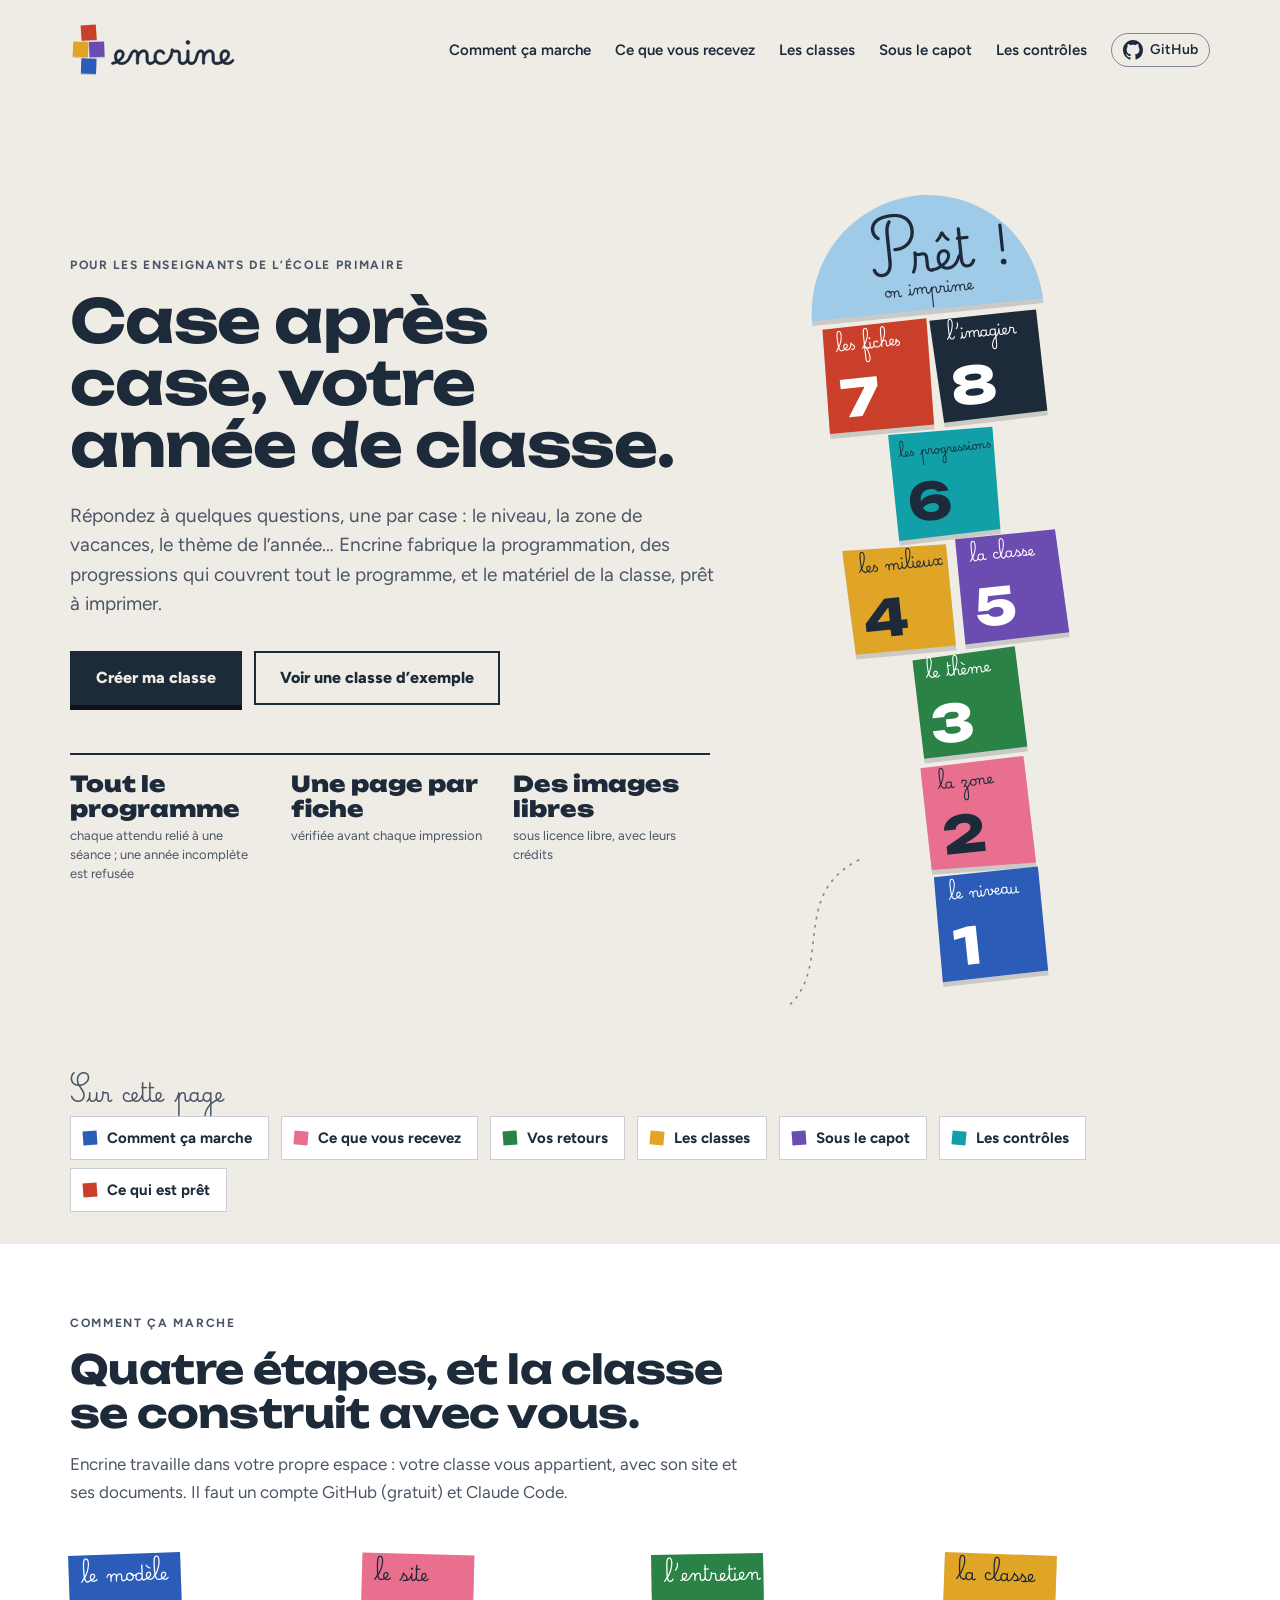
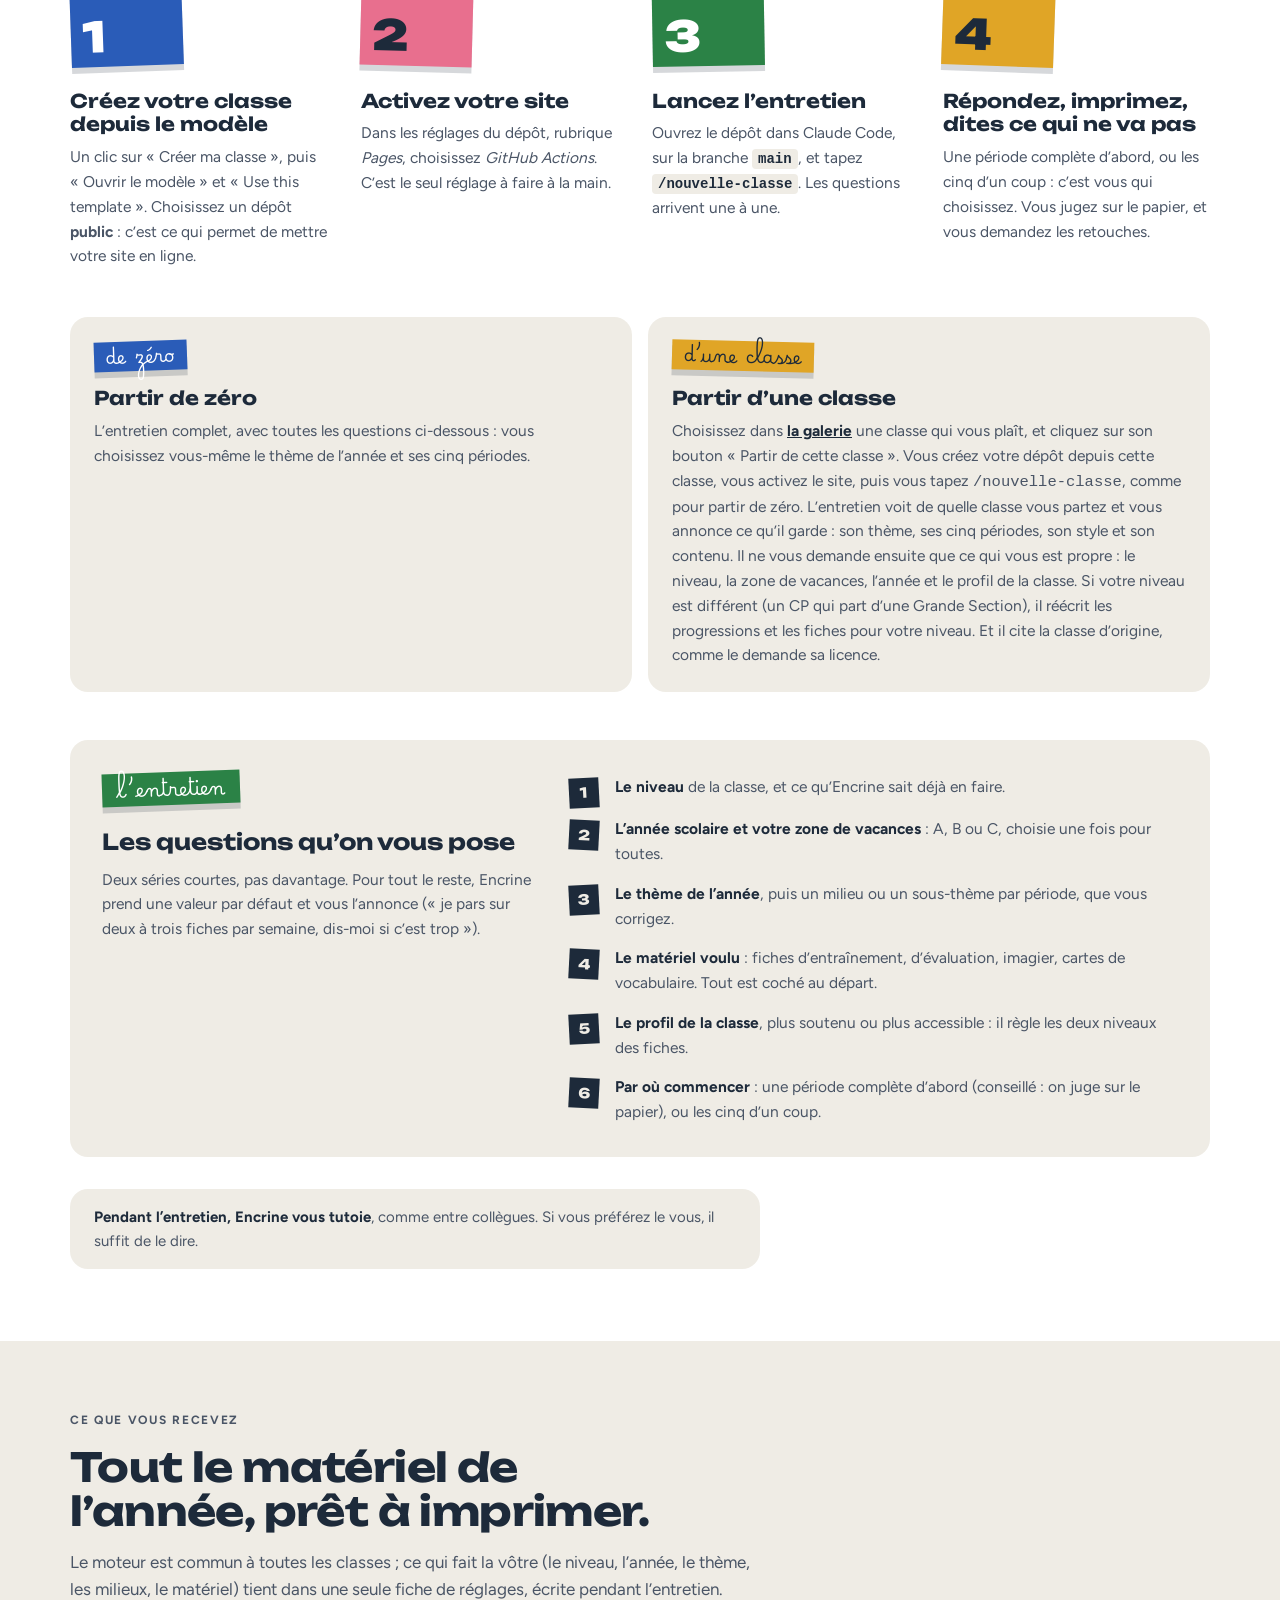
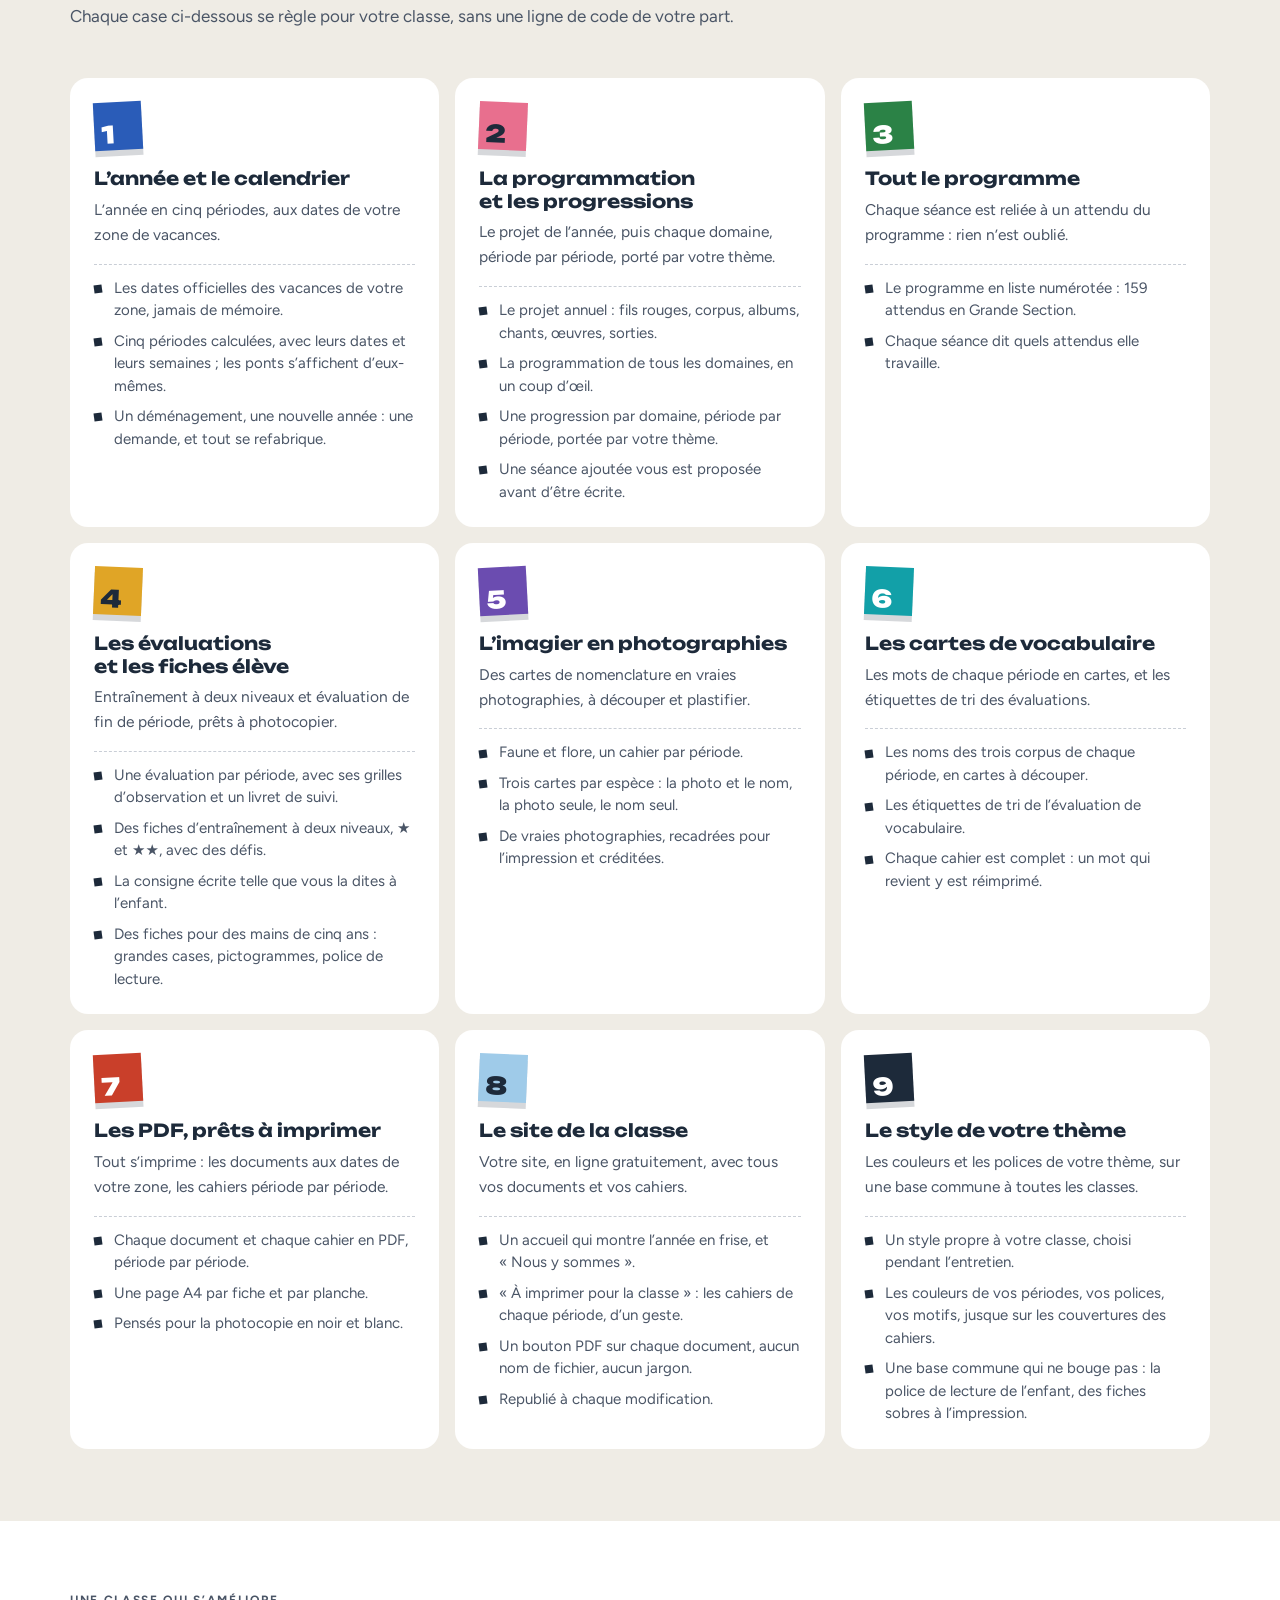
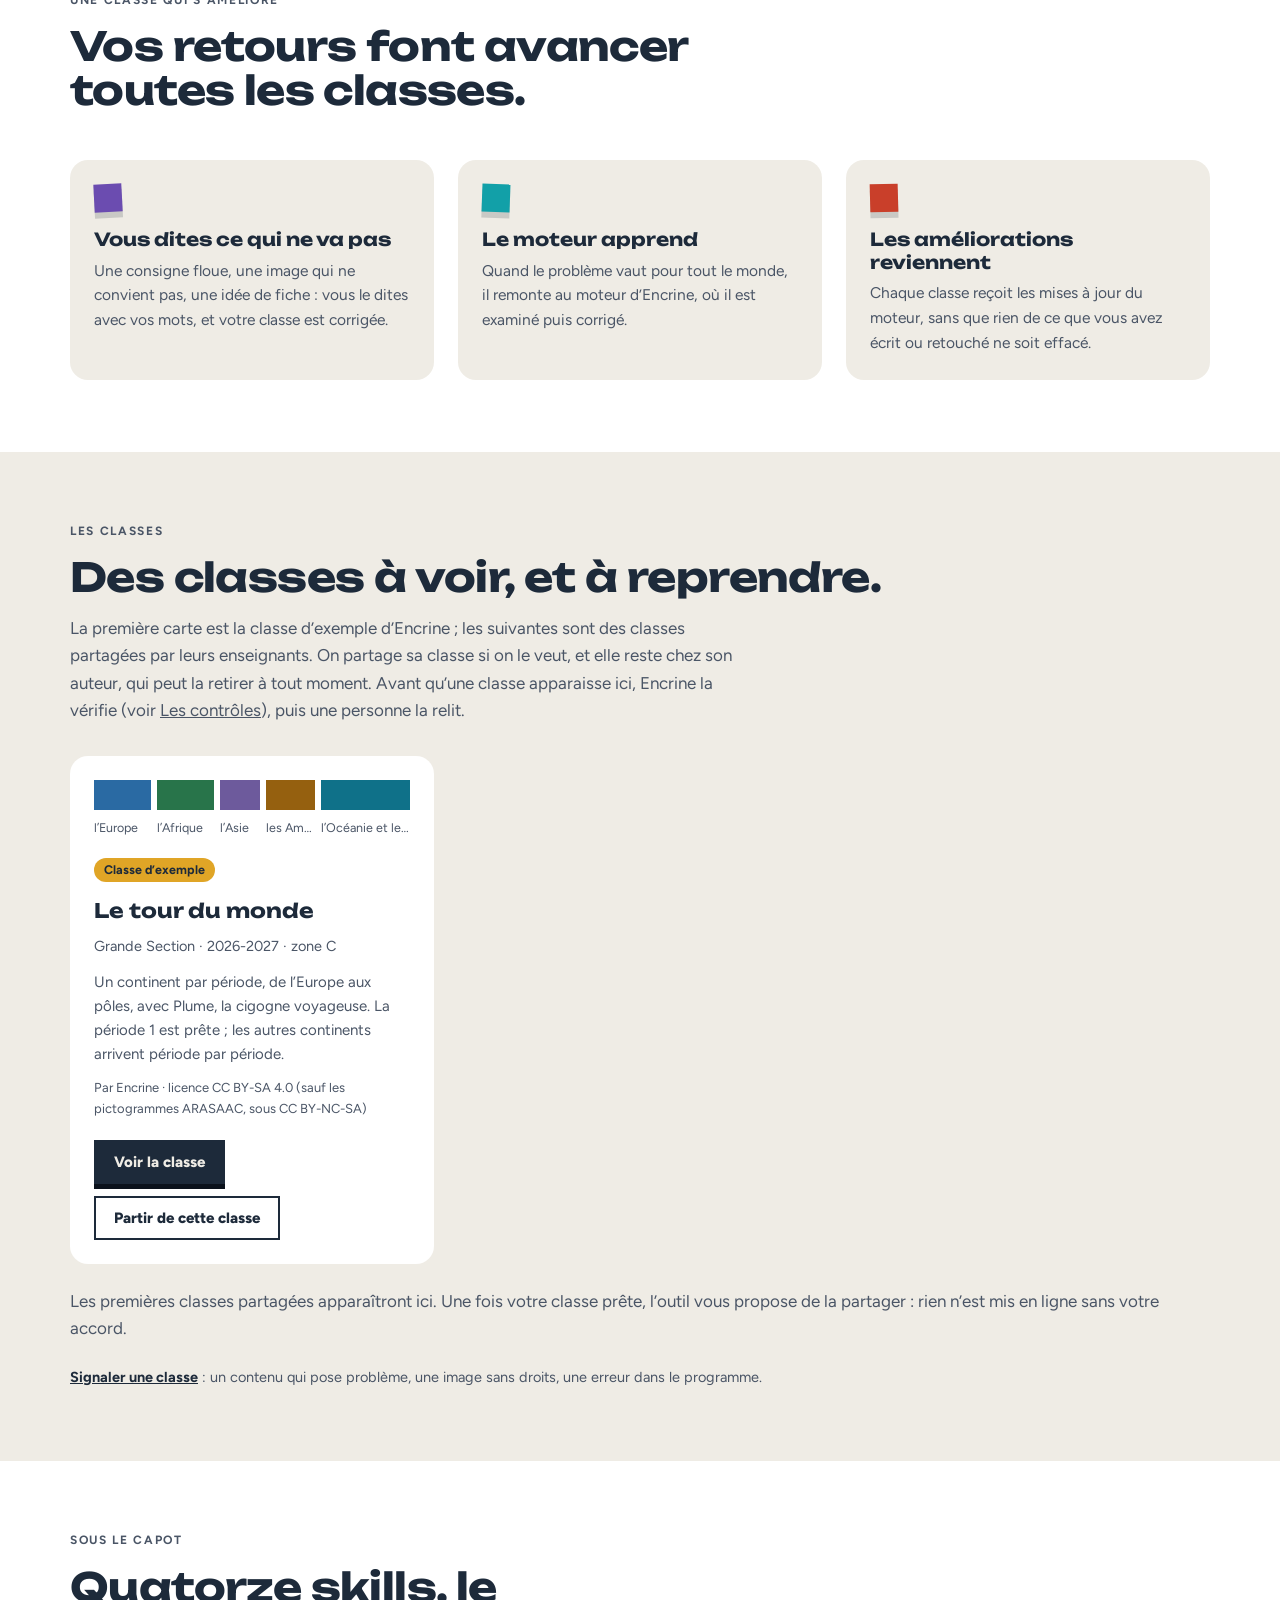
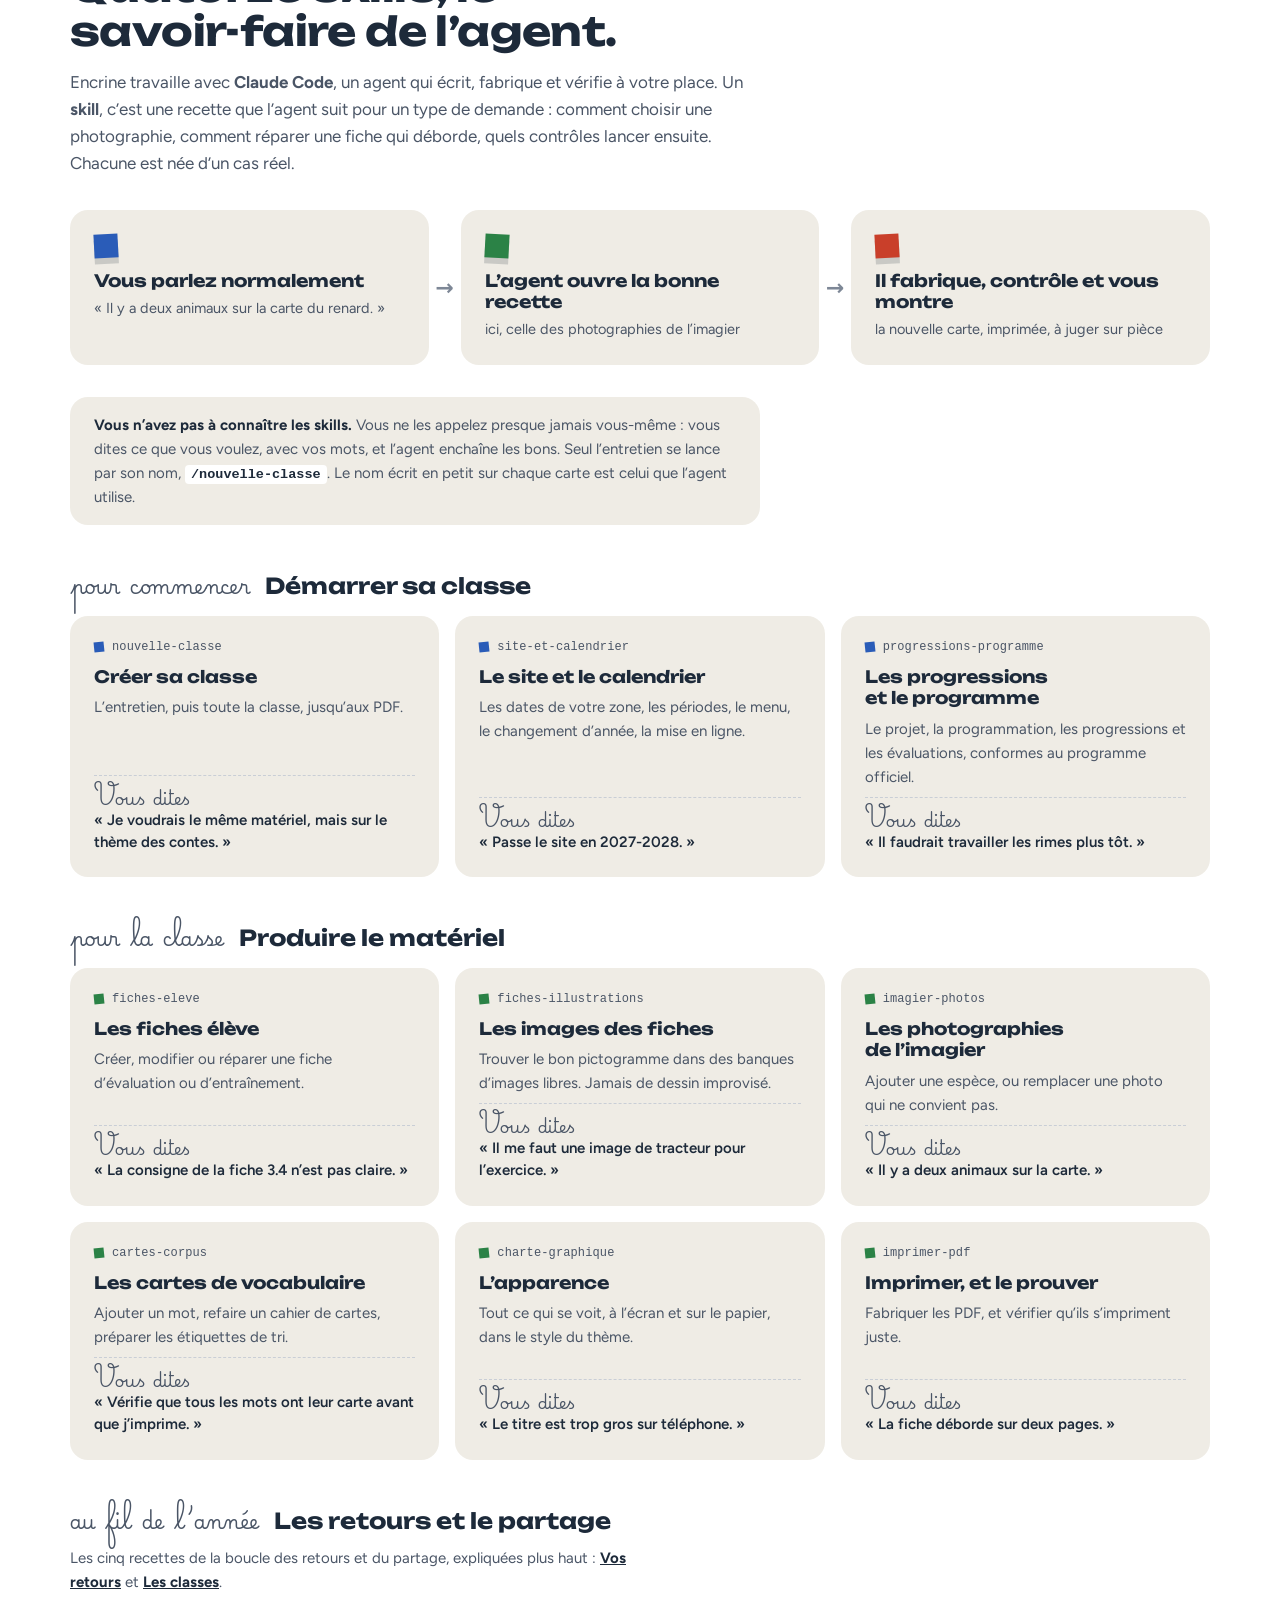
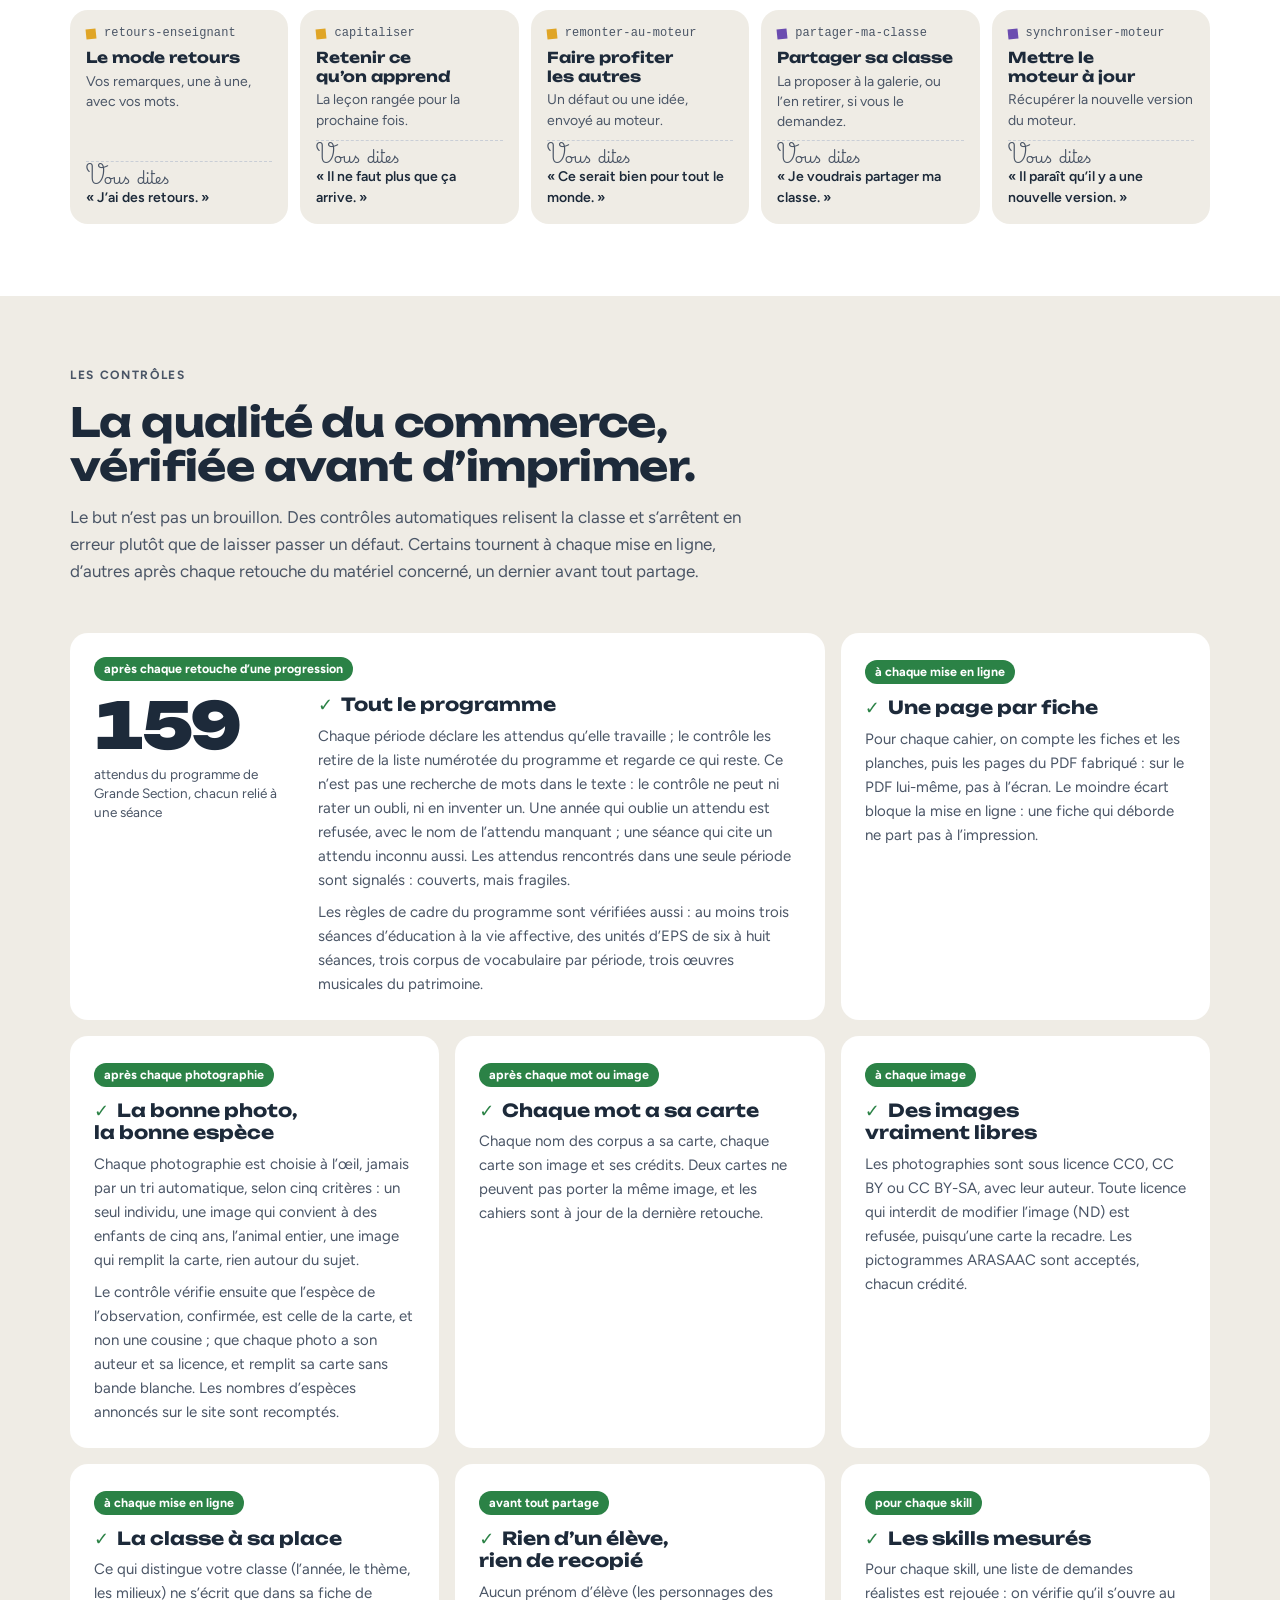
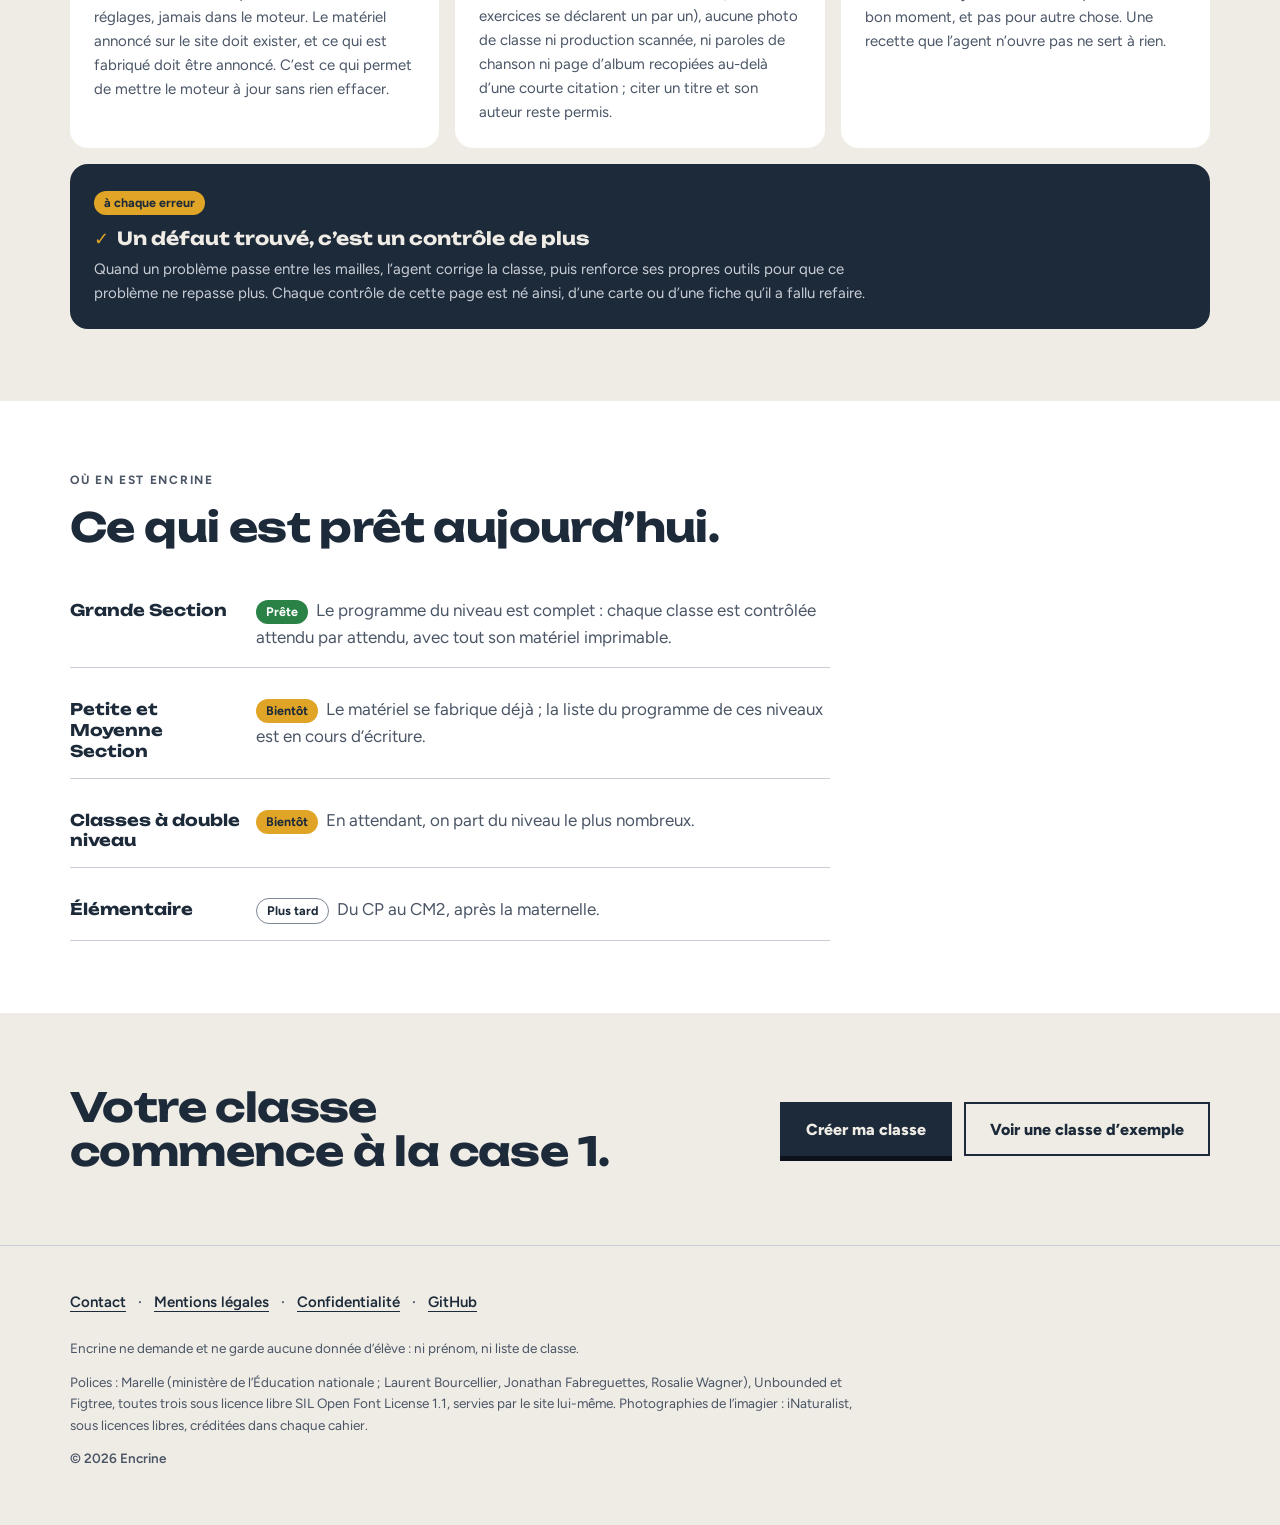
==== index.html @ 515d094e "GitHub, en lien discret cerné d'un filet Le bouton foncé prenait trop de place : un petit lien arron" ====
<!doctype html>
<html lang="fr">
<head>
<meta charset="utf-8">
<meta name="viewport" content="width=device-width, initial-scale=1, viewport-fit=cover">
<title>Encrine — votre année de classe, case après case</title>
<meta name="description" content="Répondez à quelques questions : Encrine fabrique la programmation, des progressions qui couvrent le programme, et tout le matériel de la classe, prêt à imprimer.">
<link rel="icon" href="assets/icone-onglet.svg" type="image/svg+xml">
<link rel="apple-touch-icon" href="assets/icone-encrine.svg">
<link rel="stylesheet" href="styles.css">
</head>
<body>

<header class="entete">
  <div class="cadre">
    <a class="marque" href="#" aria-label="Encrine, accueil">
      <img class="clair" src="assets/logo-encrine.svg" alt="encrine" width="661" height="221">
      <img class="sombre" src="assets/logo-encrine-craie.svg" alt="encrine" width="661" height="221">
    </a>
    <nav class="nav" aria-label="Menu principal">
      <a href="#comment">Comment ça marche</a>
      <a href="#recu">Ce que vous recevez</a>
      <a href="#classes">Les classes</a>
      <a href="#capot">Sous le capot</a>
      <a href="#controles">Les contrôles</a>
      <a class="nav__github" href="https://github.com/encrine-ai"><svg class="nav__icone" viewBox="0 0 16 16" width="20" height="20" aria-hidden="true" focusable="false"><path fill="currentColor" d="M8 0C3.58 0 0 3.58 0 8c0 3.54 2.29 6.53 5.47 7.59.4.07.55-.17.55-.38 0-.19-.01-.82-.01-1.49-2.01.37-2.53-.49-2.69-.94-.09-.23-.48-.94-.82-1.13-.28-.15-.68-.52-.01-.53.63-.01 1.08.58 1.23.82.72 1.21 1.87.87 2.33.66.07-.52.28-.87.51-1.07-1.78-.2-3.64-.89-3.64-3.95 0-.87.31-1.59.82-2.15-.08-.2-.36-1.02.08-2.12 0 0 .67-.21 2.2.82.64-.18 1.32-.27 2-.27.68 0 1.36.09 2 .27 1.53-1.04 2.2-.82 2.2-.82.44 1.1.16 1.92.08 2.12.51.56.82 1.27.82 2.15 0 3.07-1.87 3.75-3.65 3.95.29.25.54.73.54 1.48 0 1.07-.01 1.93-.01 2.2 0 .21.15.46.55.38A8.013 8.013 0 0016 8c0-4.42-3.58-8-8-8z"/></svg><span>GitHub</span></a>
    </nav>
  </div>
</header>

<main>
<section class="heros" aria-labelledby="titre">
  <div class="cadre">
    <div class="heros__texte">
      <p class="surtitre">Pour les enseignants de l’école primaire</p>
      <h1 id="titre">Case après case, votre année de classe.</h1>
      <p class="chapeau">Répondez à quelques questions, une par case : le niveau, la zone de vacances, le thème de l’année… Encrine fabrique la programmation, des progressions qui couvrent tout le programme, et le matériel de la classe, prêt à imprimer.</p>
      <div class="boutons">
        <a class="bouton bouton--principal" href="https://github.com/new?template_owner=encrine-ai&amp;template_name=moteur" data-lien="modele" data-panneau="creer">Créer ma classe</a>
        <a class="bouton" href="https://encrine.ai/tour-du-monde/" data-lien="exemple">Voir une classe d’exemple</a>
      </div>
      <div class="chiffres chiffres--faits" aria-label="Ce que le moteur garantit pour chaque classe">
        <div><b>Tout le programme</b><small>chaque attendu relié à une séance ; une année incomplète est refusée</small></div>
        <div><b>Une page par fiche</b><small>vérifiée avant chaque impression</small></div>
        <div><b>Des images libres</b><small>sous licence libre, avec leurs crédits</small></div>
      </div>
    </div>
    <div class="parcours-heros">
      <svg viewBox="-330 -1240 640 1300" role="img" aria-labelledby="parcours-titre"><title id="parcours-titre">Le parcours de la classe : huit cases, de « le niveau » à « l’imagier », jusqu’à « Prêt ! on imprime ».</title><path class="pointille" d="M -300 40 C -240 -20, -300 -120, -200 -170"/><g transform="rotate(-6)"><path class="ombre-svg" transform="translate(0 7)" d="M-76 -153 L76 -153 L75 -1 L-79 0Z"/><path class="ombre-svg" transform="translate(0 7)" d="M-79 -313 L72 -315 L74 -159 L-78 -164Z"/><path class="ombre-svg" transform="translate(0 7)" d="M-74 -470 L76 -475 L79 -328 L-72 -326Z"/><path class="ombre-svg" transform="translate(0 7)" d="M-159 -639 L-8 -633 L-9 -485 L-155 -487Z"/><path class="ombre-svg" transform="translate(0 7)" d="M6 -639 L152 -638 L157 -487 L5 -485Z"/><path class="ombre-svg" transform="translate(0 7)" d="M-75 -800 L77 -796 L73 -647 L-75 -645Z"/><path class="ombre-svg" transform="translate(0 7)" d="M-154 -962 L-2 -963 L-7 -808 L-159 -810Z"/><path class="ombre-svg" transform="translate(0 7)" d="M2 -959 L158 -959 L159 -811 L8 -809Z"/><path class="ombre-svg" transform="translate(0 7)" d="M-168 -976 C -164 -1070, -90 -1140, 2 -1142 C 96 -1140, 166 -1070, 170 -974 Z"/><path class="c-bleu" d="M-76 -153 L76 -153 L75 -1 L-79 0Z"/><path class="c-rose" d="M-79 -313 L72 -315 L74 -159 L-78 -164Z"/><path class="c-vert" d="M-74 -470 L76 -475 L79 -328 L-72 -326Z"/><path class="c-ocre" d="M-159 -639 L-8 -633 L-9 -485 L-155 -487Z"/><path class="c-violet" d="M6 -639 L152 -638 L157 -487 L5 -485Z"/><path class="c-turquoise" d="M-75 -800 L77 -796 L73 -647 L-75 -645Z"/><path class="c-rouge" d="M-154 -962 L-2 -963 L-7 -808 L-159 -810Z"/><path class="c-encre" d="M2 -959 L158 -959 L159 -811 L8 -809Z"/><path class="c-ciel" d="M-168 -976 C -164 -1070, -90 -1140, 2 -1142 C 96 -1140, 166 -1070, 170 -974 Z"/><text class="t-chiffre t-clair" x="-57" y="-22">1</text><text class="t-etiquette t-clair" x="-57" y="-118">le niveau</text><text class="t-chiffre t-sombre" x="-57" y="-184">2</text><text class="t-etiquette t-sombre" x="-57" y="-280">la zone</text><text class="t-chiffre t-clair" x="-57" y="-346">3</text><text class="t-etiquette t-clair" x="-57" y="-442">le thème</text><text class="t-chiffre t-sombre" x="-138" y="-508">4</text><text class="t-etiquette t-sombre" x="-138" y="-604">les milieux</text><text class="t-chiffre t-clair" x="24" y="-508">5</text><text class="t-etiquette t-clair" x="24" y="-604">la classe</text><text class="t-chiffre t-sombre" x="-57" y="-670">6</text><text class="t-etiquette t-etiquette--long t-sombre" x="-62" y="-766">les progressions</text><text class="t-chiffre t-clair" x="-138" y="-832">7</text><text class="t-etiquette t-clair" x="-138" y="-928">les fiches</text><text class="t-chiffre t-clair" x="24" y="-832">8</text><text class="t-etiquette t-clair" x="24" y="-928">l’imagier</text><text class="t-pret t-sombre" x="-74" y="-1030">Prêt !</text><text class="t-etiquette t-sombre" x="-58" y="-998">on imprime</text></g></svg>
    </div>
  </div>
</section>


<nav class="sommaire" aria-label="Sur cette page">
  <div class="cadre">
    <p class="sommaire__titre">Sur cette page</p>
    <ol class="sommaire__liste">
      <li><a href="#comment"><span class="sommaire__case" style="background:var(--case-bleu)" aria-hidden="true"></span>Comment ça marche</a></li>
      <li><a href="#recu"><span class="sommaire__case" style="background:var(--case-rose)" aria-hidden="true"></span>Ce que vous recevez</a></li>
      <li><a href="#boucle"><span class="sommaire__case" style="background:var(--case-vert)" aria-hidden="true"></span>Vos retours</a></li>
      <li><a href="#classes"><span class="sommaire__case" style="background:var(--case-ocre)" aria-hidden="true"></span>Les classes</a></li>
      <li><a href="#capot"><span class="sommaire__case" style="background:var(--case-violet)" aria-hidden="true"></span>Sous le capot</a></li>
      <li><a href="#controles"><span class="sommaire__case" style="background:var(--case-turquoise)" aria-hidden="true"></span>Les contrôles</a></li>
      <li><a href="#aujourdhui"><span class="sommaire__case" style="background:var(--case-rouge)" aria-hidden="true"></span>Ce qui est prêt</a></li>
    </ol>
  </div>
</nav>

<section class="section section--feuille" id="comment" aria-labelledby="titre-comment">
  <div class="cadre">
    <p class="surtitre">Comment ça marche</p>
    <h2 id="titre-comment">Quatre étapes, et la classe se construit avec vous.</h2>
    <p class="intro">Encrine travaille dans votre propre espace : votre classe vous appartient, avec son site et ses documents. Il faut un compte GitHub (gratuit) et Claude Code.</p>
    <ol class="etapes">
      <li class="etape">
        <div class="case" aria-hidden="true"><span class="case__etiquette">le modèle</span><span class="case__chiffre">1</span></div>
        <h3>Créez votre classe depuis le modèle</h3>
        <p>Un clic sur « Créer ma classe », puis « Ouvrir le modèle » et « Use this template ». Choisissez un dépôt <strong>public</strong> : c’est ce qui permet de mettre votre site en ligne.</p>
      </li>
      <li class="etape">
        <div class="case case--sombre" aria-hidden="true"><span class="case__etiquette">le site</span><span class="case__chiffre">2</span></div>
        <h3>Activez votre site</h3>
        <p>Dans les réglages du dépôt, rubrique <em>Pages</em>, choisissez <em>GitHub Actions</em>. C’est le seul réglage à faire à la main.</p>
      </li>
      <li class="etape">
        <div class="case" aria-hidden="true"><span class="case__etiquette">l’entretien</span><span class="case__chiffre">3</span></div>
        <h3>Lancez l’entretien</h3>
        <p>Ouvrez le dépôt dans Claude Code, sur la branche <code>main</code>, et tapez <code>/nouvelle-classe</code>. Les questions arrivent une à une.</p>
      </li>
      <li class="etape">
        <div class="case case--sombre" aria-hidden="true"><span class="case__etiquette">la classe</span><span class="case__chiffre">4</span></div>
        <h3>Répondez, imprimez, dites ce qui ne va pas</h3>
        <p>Une période complète d’abord, ou les cinq d’un coup : c’est vous qui choisissez. Vous jugez sur le papier, et vous demandez les retouches.</p>
      </li>
    </ol>
    <div class="depart">
      <article class="depart__voie">
        <span class="depart__etiquette" aria-hidden="true">de zéro</span>
        <h3>Partir de zéro</h3>
        <p>L’entretien complet, avec toutes les questions ci-dessous : vous choisissez vous-même le thème de l’année et ses cinq périodes.</p>
      </article>
      <article class="depart__voie">
        <span class="depart__etiquette depart__etiquette--galerie" aria-hidden="true">d’une classe</span>
        <h3>Partir d’une classe</h3>
        <p>Choisissez dans <a href="#classes">la galerie</a> une classe qui vous plaît, et cliquez sur son bouton « Partir de cette classe ». Vous créez votre dépôt depuis cette classe, vous activez le site, puis vous tapez <code>/nouvelle-classe</code>, comme pour partir de zéro. L’entretien voit de quelle classe vous partez et vous annonce ce qu’il garde : son thème, ses cinq périodes, son style et son contenu. Il ne vous demande ensuite que ce qui vous est propre : le niveau, la zone de vacances, l’année et le profil de la classe. Si votre niveau est différent (un CP qui part d’une Grande Section), il réécrit les progressions et les fiches pour votre niveau. Et il cite la classe d’origine, comme le demande sa licence.</p>
      </article>
    </div>
    <div class="entretien">
      <div class="entretien__tete">
        <span class="entretien__etiquette" aria-hidden="true">l’entretien</span>
        <h3>Les questions qu’on vous pose</h3>
        <p>Deux séries courtes, pas davantage. Pour tout le reste, Encrine prend une valeur par défaut et vous l’annonce (« je pars sur deux à trois fiches par semaine, dis-moi si c’est trop »).</p>
      </div>
      <ol class="entretien__liste">
        <li><span><b>Le niveau</b> de la classe, et ce qu’Encrine sait déjà en faire.</span></li>
        <li><span><b>L’année scolaire et votre zone de vacances</b> : A, B ou C, choisie une fois pour toutes.</span></li>
        <li><span><b>Le thème de l’année</b>, puis un milieu ou un sous-thème par période, que vous corrigez.</span></li>
        <li><span><b>Le matériel voulu</b> : fiches d’entraînement, d’évaluation, imagier, cartes de vocabulaire. Tout est coché au départ.</span></li>
        <li><span><b>Le profil de la classe</b>, plus soutenu ou plus accessible : il règle les deux niveaux des fiches.</span></li>
        <li><span><b>Par où commencer</b> : une période complète d’abord (conseillé : on juge sur le papier), ou les cinq d’un coup.</span></li>
      </ol>
    </div>
    <p class="note"><strong>Pendant l’entretien, Encrine vous tutoie</strong>, comme entre collègues. Si vous préférez le vous, il suffit de le dire.</p>
  </div>
</section>

<section class="section" id="recu" aria-labelledby="titre-recu">
  <div class="cadre">
    <span id="fonctionnalites" class="ancre" aria-hidden="true"></span>
    <p class="surtitre">Ce que vous recevez</p>
    <h2 id="titre-recu">Tout le matériel de l’année, prêt à imprimer.</h2>
    <p class="intro">Le moteur est commun à toutes les classes ; ce qui fait la vôtre (le niveau, l’année, le thème, les milieux, le matériel) tient dans une seule fiche de réglages, écrite pendant l’entretien. Chaque case ci-dessous se règle pour votre classe, sans une ligne de code de votre part.</p>
    <div class="fonctions">
      <article class="fonction">
        <span class="fonction__case" style="background:var(--case-bleu)" aria-hidden="true">1</span>
        <h3>L’année et le calendrier</h3>
        <p class="fonction__phrase">L’année en cinq périodes, aux dates de votre zone de vacances.</p>
        <ul class="fonction__points">
          <li>Les dates officielles des vacances de votre zone, jamais de mémoire.</li>
          <li>Cinq périodes calculées, avec leurs dates et leurs semaines ; les ponts s’affichent d’eux-mêmes.</li>
          <li>Un déménagement, une nouvelle année : une demande, et tout se refabrique.</li>
        </ul>
      </article>
      <article class="fonction">
        <span class="fonction__case case--sombre-texte" style="background:var(--case-rose)" aria-hidden="true">2</span>
        <h3>La programmation et les progressions</h3>
        <p class="fonction__phrase">Le projet de l’année, puis chaque domaine, période par période, porté par votre thème.</p>
        <ul class="fonction__points">
          <li>Le projet annuel : fils rouges, corpus, albums, chants, œuvres, sorties.</li>
          <li>La programmation de tous les domaines, en un coup d’œil.</li>
          <li>Une progression par domaine, période par période, portée par votre thème.</li>
          <li>Une séance ajoutée vous est proposée avant d’être écrite.</li>
        </ul>
      </article>
      <article class="fonction">
        <span class="fonction__case" style="background:var(--case-vert)" aria-hidden="true">3</span>
        <h3>Tout le programme</h3>
        <p class="fonction__phrase">Chaque séance est reliée à un attendu du programme : rien n’est oublié.</p>
        <ul class="fonction__points">
          <li>Le programme en liste numérotée : 159 attendus en Grande Section.</li>
          <li>Chaque séance dit quels attendus elle travaille.</li>
        </ul>
      </article>
      <article class="fonction">
        <span class="fonction__case case--sombre-texte" style="background:var(--case-ocre)" aria-hidden="true">4</span>
        <h3>Les évaluations et les fiches élève</h3>
        <p class="fonction__phrase">Entraînement à deux niveaux et évaluation de fin de période, prêts à photocopier.</p>
        <ul class="fonction__points">
          <li>Une évaluation par période, avec ses grilles d’observation et un livret de suivi.</li>
          <li>Des fiches d’entraînement à deux niveaux, ★ et ★★, avec des défis.</li>
          <li>La consigne écrite telle que vous la dites à l’enfant.</li>
          <li>Des fiches pour des mains de cinq ans : grandes cases, pictogrammes, police de lecture.</li>
        </ul>
      </article>
      <article class="fonction">
        <span class="fonction__case" style="background:var(--case-violet)" aria-hidden="true">5</span>
        <h3>L’imagier en photographies</h3>
        <p class="fonction__phrase">Des cartes de nomenclature en vraies photographies, à découper et plastifier.</p>
        <ul class="fonction__points">
          <li>Faune et flore, un cahier par période.</li>
          <li>Trois cartes par espèce : la photo et le nom, la photo seule, le nom seul.</li>
          <li>De vraies photographies, recadrées pour l’impression et créditées.</li>
        </ul>
      </article>
      <article class="fonction">
        <span class="fonction__case" style="background:var(--case-turquoise)" aria-hidden="true">6</span>
        <h3>Les cartes de vocabulaire</h3>
        <p class="fonction__phrase">Les mots de chaque période en cartes, et les étiquettes de tri des évaluations.</p>
        <ul class="fonction__points">
          <li>Les noms des trois corpus de chaque période, en cartes à découper.</li>
          <li>Les étiquettes de tri de l’évaluation de vocabulaire.</li>
          <li>Chaque cahier est complet : un mot qui revient y est réimprimé.</li>
        </ul>
      </article>
      <article class="fonction">
        <span class="fonction__case" style="background:var(--case-rouge)" aria-hidden="true">7</span>
        <h3>Les PDF, prêts à imprimer</h3>
        <p class="fonction__phrase">Tout s’imprime : les documents aux dates de votre zone, les cahiers période par période.</p>
        <ul class="fonction__points">
          <li>Chaque document et chaque cahier en PDF, période par période.</li>
          <li>Une page A4 par fiche et par planche.</li>
          <li>Pensés pour la photocopie en noir et blanc.</li>
        </ul>
      </article>
      <article class="fonction">
        <span class="fonction__case case--sombre-texte" style="background:var(--case-ciel)" aria-hidden="true">8</span>
        <h3>Le site de la classe</h3>
        <p class="fonction__phrase">Votre site, en ligne gratuitement, avec tous vos documents et vos cahiers.</p>
        <ul class="fonction__points">
          <li>Un accueil qui montre l’année en frise, et « Nous y sommes ».</li>
          <li>« À imprimer pour la classe » : les cahiers de chaque période, d’un geste.</li>
          <li>Un bouton PDF sur chaque document, aucun nom de fichier, aucun jargon.</li>
          <li>Republié à chaque modification.</li>
        </ul>
      </article>
      <article class="fonction">
        <span class="fonction__case case--encre" aria-hidden="true">9</span>
        <h3>Le style de votre thème</h3>
        <p class="fonction__phrase">Les couleurs et les polices de votre thème, sur une base commune à toutes les classes.</p>
        <ul class="fonction__points">
          <li>Un style propre à votre classe, choisi pendant l’entretien.</li>
          <li>Les couleurs de vos périodes, vos polices, vos motifs, jusque sur les couvertures des cahiers.</li>
          <li>Une base commune qui ne bouge pas : la police de lecture de l’enfant, des fiches sobres à l’impression.</li>
        </ul>
      </article>
    </div>
  </div>
</section>

<section class="section section--feuille" id="boucle" aria-labelledby="titre-boucle">
  <div class="cadre">
    <p class="surtitre">Une classe qui s’améliore</p>
    <h2 id="titre-boucle">Vos retours font avancer toutes les classes.</h2>
    <ol class="boucle">
      <li><h3>Vous dites ce qui ne va pas</h3><p>Une consigne floue, une image qui ne convient pas, une idée de fiche : vous le dites avec vos mots, et votre classe est corrigée.</p></li>
      <li><h3>Le moteur apprend</h3><p>Quand le problème vaut pour tout le monde, il remonte au moteur d’Encrine, où il est examiné puis corrigé.</p></li>
      <li><h3>Les améliorations reviennent</h3><p>Chaque classe reçoit les mises à jour du moteur, sans que rien de ce que vous avez écrit ou retouché ne soit effacé.</p></li>
    </ol>
  </div>
</section>

<section class="section" id="classes" aria-labelledby="titre-classes">
  <div class="cadre">
    <p class="surtitre">Les classes</p>
    <h2 id="titre-classes">Des classes à voir, et à reprendre.</h2>
    <p class="intro">La première carte est la classe d’exemple d’Encrine ; les suivantes sont des classes partagées par leurs enseignants. On partage sa classe si on le veut, et elle reste chez son auteur, qui peut la retirer à tout moment. Avant qu’une classe apparaisse ici, Encrine la vérifie (voir <a href="#controles">Les contrôles</a>), puis une personne la relit.</p>
    <div class="classes" id="liste-classes" aria-live="polite">
      <p class="classes__attente">Chargement des classes…</p>
    </div>
    <p class="classes__signaler"><a href="https://github.com/encrine-ai/encrine-ai.github.io/issues/new?title=Signaler%20une%20classe" data-lien="signaler">Signaler une classe</a> : un contenu qui pose problème, une image sans droits, une erreur dans le programme.</p>
  </div>
</section>

<section class="section section--feuille" id="capot" aria-labelledby="titre-capot">
  <div class="cadre">
    <p class="surtitre">Sous le capot</p>
    <h2 id="titre-capot">Quatorze skills, le <span class="insecable">savoir-faire</span> de l’agent.</h2>
    <p class="intro">Encrine travaille avec <strong>Claude Code</strong>, un agent qui écrit, fabrique et vérifie à votre place. Un <strong>skill</strong>, c’est une recette que l’agent suit pour un type de demande : comment choisir une photographie, comment réparer une fiche qui déborde, quels contrôles lancer ensuite. Chacune est née d’un cas réel.</p>
    <ol class="mecanique">
      <li><span class="mecanique__case" style="background:var(--case-bleu)" aria-hidden="true"></span><b>Vous parlez normalement</b><small>« Il y a deux animaux sur la carte du renard. »</small></li>
      <li><span class="mecanique__case" style="background:var(--case-vert)" aria-hidden="true"></span><b>L’agent ouvre la bonne recette</b><small>ici, celle des photographies de l’imagier</small></li>
      <li><span class="mecanique__case" style="background:var(--case-rouge)" aria-hidden="true"></span><b>Il fabrique, contrôle et vous montre</b><small>la nouvelle carte, imprimée, à juger sur pièce</small></li>
    </ol>
    <p class="note"><strong>Vous n’avez pas à connaître les skills.</strong> Vous ne les appelez presque jamais vous-même : vous dites ce que vous voulez, avec vos mots, et l’agent enchaîne les bons. Seul l’entretien se lance par son nom, <code>/nouvelle-classe</code>. Le nom écrit en petit sur chaque carte est celui que l’agent utilise.</p>

    <div class="skills-groupe">
      <h3 class="skills-groupe__titre"><span class="skills-groupe__etiquette">pour commencer</span>Démarrer sa classe</h3>
      <div class="skills">
        <article class="skill">
          <p class="skill__nom"><span class="skill__case" style="background:var(--case-bleu)" aria-hidden="true"></span><code>nouvelle-classe</code></p>
          <h4>Créer sa classe</h4>
          <p>L’entretien, puis toute la classe, jusqu’aux PDF.</p>
          <blockquote class="skill__dit"><span>Vous dites</span>« Je voudrais le même matériel, mais sur le thème des contes. »</blockquote>
        </article>
        <article class="skill">
          <p class="skill__nom"><span class="skill__case" style="background:var(--case-bleu)" aria-hidden="true"></span><code>site-et-calendrier</code></p>
          <h4>Le site et le calendrier</h4>
          <p>Les dates de votre zone, les périodes, le menu, le changement d’année, la mise en ligne.</p>
          <blockquote class="skill__dit"><span>Vous dites</span>« Passe le site en 2027-2028. »</blockquote>
        </article>
        <article class="skill">
          <p class="skill__nom"><span class="skill__case" style="background:var(--case-bleu)" aria-hidden="true"></span><code>progressions-programme</code></p>
          <h4>Les progressions et le programme</h4>
          <p>Le projet, la programmation, les progressions et les évaluations, conformes au programme officiel.</p>
          <blockquote class="skill__dit"><span>Vous dites</span>« Il faudrait travailler les rimes plus tôt. »</blockquote>
        </article>
      </div>
    </div>

    <div class="skills-groupe">
      <h3 class="skills-groupe__titre"><span class="skills-groupe__etiquette">pour la classe</span>Produire le matériel</h3>
      <div class="skills">
        <article class="skill">
          <p class="skill__nom"><span class="skill__case" style="background:var(--case-vert)" aria-hidden="true"></span><code>fiches-eleve</code></p>
          <h4>Les fiches élève</h4>
          <p>Créer, modifier ou réparer une fiche d’évaluation ou d’entraînement.</p>
          <blockquote class="skill__dit"><span>Vous dites</span>« La consigne de la fiche 3.4 n’est pas claire. »</blockquote>
        </article>
        <article class="skill">
          <p class="skill__nom"><span class="skill__case" style="background:var(--case-vert)" aria-hidden="true"></span><code>fiches-illustrations</code></p>
          <h4>Les images des fiches</h4>
          <p>Trouver le bon pictogramme dans des banques d’images libres. Jamais de dessin improvisé.</p>
          <blockquote class="skill__dit"><span>Vous dites</span>« Il me faut une image de tracteur pour l’exercice. »</blockquote>
        </article>
        <article class="skill">
          <p class="skill__nom"><span class="skill__case" style="background:var(--case-vert)" aria-hidden="true"></span><code>imagier-photos</code></p>
          <h4>Les photographies de l’imagier</h4>
          <p>Ajouter une espèce, ou remplacer une photo qui ne convient pas.</p>
          <blockquote class="skill__dit"><span>Vous dites</span>« Il y a deux animaux sur la carte. »</blockquote>
        </article>
        <article class="skill">
          <p class="skill__nom"><span class="skill__case" style="background:var(--case-vert)" aria-hidden="true"></span><code>cartes-corpus</code></p>
          <h4>Les cartes de vocabulaire</h4>
          <p>Ajouter un mot, refaire un cahier de cartes, préparer les étiquettes de tri.</p>
          <blockquote class="skill__dit"><span>Vous dites</span>« Vérifie que tous les mots ont leur carte avant que j’imprime. »</blockquote>
        </article>
        <article class="skill">
          <p class="skill__nom"><span class="skill__case" style="background:var(--case-vert)" aria-hidden="true"></span><code>charte-graphique</code></p>
          <h4>L’apparence</h4>
          <p>Tout ce qui se voit, à l’écran et sur le papier, dans le style du thème.</p>
          <blockquote class="skill__dit"><span>Vous dites</span>« Le titre est trop gros sur téléphone. »</blockquote>
        </article>
        <article class="skill">
          <p class="skill__nom"><span class="skill__case" style="background:var(--case-vert)" aria-hidden="true"></span><code>imprimer-pdf</code></p>
          <h4>Imprimer, et le prouver</h4>
          <p>Fabriquer les PDF, et vérifier qu’ils s’impriment juste.</p>
          <blockquote class="skill__dit"><span>Vous dites</span>« La fiche déborde sur deux pages. »</blockquote>
        </article>
      </div>
    </div>

    <div class="skills-groupe">
      <h3 class="skills-groupe__titre"><span class="skills-groupe__etiquette">au fil de l’année</span>Les retours et le partage</h3>
      <p class="skills-groupe__intro">Les cinq recettes de la boucle des retours et du partage, expliquées plus haut : <a href="#boucle">Vos retours</a> et <a href="#classes">Les classes</a>.</p>
      <div class="skills skills--petits">
        <article class="skill">
          <p class="skill__nom"><span class="skill__case" style="background:var(--case-ocre)" aria-hidden="true"></span><code>retours-enseignant</code></p>
          <h4>Le mode retours</h4>
          <p>Vos remarques, une à une, avec vos mots.</p>
          <blockquote class="skill__dit"><span>Vous dites</span>« J’ai des retours. »</blockquote>
        </article>
        <article class="skill">
          <p class="skill__nom"><span class="skill__case" style="background:var(--case-ocre)" aria-hidden="true"></span><code>capitaliser</code></p>
          <h4>Retenir ce qu’on apprend</h4>
          <p>La leçon rangée pour la prochaine fois.</p>
          <blockquote class="skill__dit"><span>Vous dites</span>« Il ne faut plus que ça arrive. »</blockquote>
        </article>
        <article class="skill">
          <p class="skill__nom"><span class="skill__case" style="background:var(--case-ocre)" aria-hidden="true"></span><code>remonter-au-moteur</code></p>
          <h4>Faire profiter les autres</h4>
          <p>Un défaut ou une idée, envoyé au moteur.</p>
          <blockquote class="skill__dit"><span>Vous dites</span>« Ce serait bien pour tout le monde. »</blockquote>
        </article>
        <article class="skill">
          <p class="skill__nom"><span class="skill__case" style="background:var(--case-violet)" aria-hidden="true"></span><code>partager-ma-classe</code></p>
          <h4>Partager sa classe</h4>
          <p>La proposer à la galerie, ou l’en retirer, si vous le demandez.</p>
          <blockquote class="skill__dit"><span>Vous dites</span>« Je voudrais partager ma classe. »</blockquote>
        </article>
        <article class="skill">
          <p class="skill__nom"><span class="skill__case" style="background:var(--case-violet)" aria-hidden="true"></span><code>synchroniser-moteur</code></p>
          <h4>Mettre le moteur à jour</h4>
          <p>Récupérer la nouvelle version du moteur.</p>
          <blockquote class="skill__dit"><span>Vous dites</span>« Il paraît qu’il y a une nouvelle version. »</blockquote>
        </article>
      </div>
    </div>
  </div>
</section>

<section class="section" id="controles" aria-labelledby="titre-controles">
  <div class="cadre">
    <p class="surtitre">Les contrôles</p>
    <h2 id="titre-controles">La qualité du commerce, vérifiée avant d’imprimer.</h2>
    <p class="intro">Le but n’est pas un brouillon. Des contrôles automatiques relisent la classe et s’arrêtent en erreur plutôt que de laisser passer un défaut. Certains tournent à chaque mise en ligne, d’autres après chaque retouche du matériel concerné, un dernier avant tout partage.</p>
    <div class="controles">
      <article class="controle controle--large">
        <p class="controle__quand">après chaque retouche d’une progression</p>
        <div class="controle__chiffre"><b>159</b><small>attendus du programme de Grande Section, chacun relié à une séance</small></div>
        <h3>Tout le programme</h3>
        <p>Chaque période déclare les attendus qu’elle travaille ; le contrôle les retire de la liste numérotée du programme et regarde ce qui reste. Ce n’est pas une recherche de mots dans le texte : le contrôle ne peut ni rater un oubli, ni en inventer un. Une année qui oublie un attendu est refusée, avec le nom de l’attendu manquant ; une séance qui cite un attendu inconnu aussi. Les attendus rencontrés dans une seule période sont signalés : couverts, mais fragiles.</p>
        <p>Les règles de cadre du programme sont vérifiées aussi : au moins trois séances d’éducation à la vie affective, des unités d’EPS de six à huit séances, trois corpus de vocabulaire par période, trois œuvres musicales du patrimoine.</p>
      </article>
      <article class="controle">
        <p class="controle__quand">à chaque mise en ligne</p>
        <h3>Une page par fiche</h3>
        <p>Pour chaque cahier, on compte les fiches et les planches, puis les pages du PDF fabriqué : sur le PDF lui-même, pas à l’écran. Le moindre écart bloque la mise en ligne : une fiche qui déborde ne part pas à l’impression.</p>
      </article>
      <article class="controle">
        <p class="controle__quand">après chaque photographie</p>
        <h3>La bonne photo, la bonne espèce</h3>
        <p>Chaque photographie est choisie à l’œil, jamais par un tri automatique, selon cinq critères : un seul individu, une image qui convient à des enfants de cinq ans, l’animal entier, une image qui remplit la carte, rien autour du sujet.</p>
        <p>Le contrôle vérifie ensuite que l’espèce de l’observation, confirmée, est celle de la carte, et non une cousine ; que chaque photo a son auteur et sa licence, et remplit sa carte sans bande blanche. Les nombres d’espèces annoncés sur le site sont recomptés.</p>
      </article>
      <article class="controle">
        <p class="controle__quand">après chaque mot ou image</p>
        <h3>Chaque mot a sa carte</h3>
        <p>Chaque nom des corpus a sa carte, chaque carte son image et ses crédits. Deux cartes ne peuvent pas porter la même image, et les cahiers sont à jour de la dernière retouche.</p>
      </article>
      <article class="controle">
        <p class="controle__quand">à chaque image</p>
        <h3>Des images vraiment libres</h3>
        <p>Les photographies sont sous licence CC0, CC BY ou CC BY-SA, avec leur auteur. Toute licence qui interdit de modifier l’image (ND) est refusée, puisqu’une carte la recadre. Les pictogrammes ARASAAC sont acceptés, chacun crédité.</p>
      </article>
      <article class="controle">
        <p class="controle__quand">à chaque mise en ligne</p>
        <h3>La classe à sa place</h3>
        <p>Ce qui distingue votre classe (l’année, le thème, les milieux) ne s’écrit que dans sa fiche de réglages, jamais dans le moteur. Le matériel annoncé sur le site doit exister, et ce qui est fabriqué doit être annoncé. C’est ce qui permet de mettre le moteur à jour sans rien effacer.</p>
      </article>
      <article class="controle">
        <p class="controle__quand">avant tout partage</p>
        <h3>Rien d’un élève, rien de recopié</h3>
        <p>Aucun prénom d’élève (les personnages des exercices se déclarent un par un), aucune photo de classe ni production scannée, ni paroles de chanson ni page d’album recopiées au-delà d’une courte citation ; citer un titre et son auteur reste permis.</p>
      </article>
      <article class="controle">
        <p class="controle__quand">pour chaque skill</p>
        <h3>Les skills mesurés</h3>
        <p>Pour chaque skill, une liste de demandes réalistes est rejouée : on vérifie qu’il s’ouvre au bon moment, et pas pour autre chose. Une recette que l’agent n’ouvre pas ne sert à rien.</p>
      </article>
      <article class="controle controle--encre">
        <p class="controle__quand">à chaque erreur</p>
        <h3>Un défaut trouvé, c’est un contrôle de plus</h3>
        <p>Quand un problème passe entre les mailles, l’agent corrige la classe, puis renforce ses propres outils pour que ce problème ne repasse plus. Chaque contrôle de cette page est né ainsi, d’une carte ou d’une fiche qu’il a fallu refaire.</p>
      </article>
    </div>
  </div>
</section>

<section class="section section--feuille" id="aujourdhui" aria-labelledby="titre-aujourdhui">
  <div class="cadre">
    <p class="surtitre">Où en est Encrine</p>
    <h2 id="titre-aujourdhui">Ce qui est prêt aujourd’hui.</h2>
    <div class="etat">
      <div><span class="niveau">Grande Section</span><p><span class="etiquette-etat etiquette-etat--pret">Prête</span>Le programme du niveau est complet : chaque classe est contrôlée attendu par attendu, avec tout son matériel imprimable.</p></div>
      <div><span class="niveau">Petite et Moyenne Section</span><p><span class="etiquette-etat etiquette-etat--bientot">Bientôt</span>Le matériel se fabrique déjà ; la liste du programme de ces niveaux est en cours d’écriture.</p></div>
      <div><span class="niveau">Classes à double niveau</span><p><span class="etiquette-etat etiquette-etat--bientot">Bientôt</span>En attendant, on part du niveau le plus nombreux.</p></div>
      <div><span class="niveau">Élémentaire</span><p><span class="etiquette-etat etiquette-etat--plus-tard">Plus tard</span>Du CP au CM2, après la maternelle.</p></div>
    </div>
  </div>
</section>

<section class="section appel" aria-labelledby="titre-appel">
  <div class="cadre">
    <h2 id="titre-appel">Votre classe commence à la case 1.</h2>
    <div class="boutons">
      <a class="bouton bouton--principal" href="https://github.com/new?template_owner=encrine-ai&amp;template_name=moteur" data-lien="modele" data-panneau="creer">Créer ma classe</a>
      <a class="bouton" href="https://encrine.ai/tour-du-monde/" data-lien="exemple">Voir une classe d’exemple</a>
    </div>
  </div>
</section>
</main>

<dialog class="partir" id="partir" aria-labelledby="partir-titre">
  <div class="partir__tete">
    <h2 id="partir-titre">Créer votre classe</h2>
    <button class="partir__fermer" type="button" data-fermer aria-label="Fermer le panneau">×</button>
  </div>
  <p class="partir__intro" data-pour="creer">Trois étapes, puis l’entretien : l’agent vous pose ses questions une à une, et construit la classe avec vos réponses.</p>
  <ol class="partir__etapes">
    <li><div><b>Créez votre classe <span data-pour="creer">depuis le modèle</span><span data-pour="classe" hidden>depuis celle-ci</span>.</b> <a id="partir-lien" href="https://github.com/new?template_owner=encrine-ai&amp;template_name=moteur"><span data-pour="creer">Ouvrir le modèle</span><span data-pour="classe" hidden>Ouvrir cette classe</span></a>, puis « Use this template ». Choisissez un dépôt <strong>public</strong>.</div></li>
    <li><div><b>Activez votre site.</b> Dans les réglages du dépôt : <em>Settings</em> → <em>Pages</em> → <em>Source</em> : <em>GitHub Actions</em>.</div></li>
    <li><div><b>Lancez l’entretien.</b> <span data-pour="creer">Ouvrez le dépôt dans Claude Code, sur la branche <code>main</code>, et tapez :</span><span data-pour="classe" hidden>Dans Claude Code, sur la branche <code>main</code>, tapez juste :</span>
      <span class="partir__commande"><code id="partir-commande">/nouvelle-classe</code><button class="bouton bouton--petit" type="button" id="partir-copier">Copier</button></span>
    </div></li>
  </ol>
  <p class="partir__note" data-pour="classe" hidden>L’agent voit qu’il part de <span id="partir-origine">cette classe</span>, et vous annonce ce qu’il garde : le thème, les périodes, le style et le contenu. Il ne vous demande ensuite que votre niveau, votre zone de vacances, l’année et le profil de votre classe. Si votre niveau est différent, il réécrit les progressions et les fiches pour votre niveau. Et il cite la classe d’origine, comme le demande sa licence.</p>
</dialog>

<footer class="pied">
  <div class="cadre">
    <nav class="pied__liens" aria-label="Informations">
      <ul>
        <li><a href="contact/">Contact</a></li>
        <li><a href="mentions-legales/">Mentions légales</a></li>
        <li><a href="confidentialite/">Confidentialité</a></li>
        <li><a href="https://github.com/encrine-ai">GitHub</a></li>
      </ul>
    </nav>
    <p>Encrine ne demande et ne garde aucune donnée d’élève : ni prénom, ni liste de classe.</p>
    <p>Polices : Marelle (ministère de l’Éducation nationale ; Laurent Bourcellier, Jonathan Fabreguettes, Rosalie Wagner), Unbounded et Figtree, toutes trois sous licence libre SIL Open Font License 1.1, servies par le site lui-même. Photographies de l’imagier : iNaturalist, sous licences libres, créditées dans chaque cahier.</p>
    <p class="pied__copyright">© 2026 Encrine</p>
  </div>
</footer>

<script>
/* Les adresses de la page, en un seul endroit : le modèle de classe, la classe
 * d’exemple (la démonstration du modèle), et le dépôt de cette page (pour signaler une classe). */
var LIENS = {
  proprietaire: 'encrine-ai',
  modele: 'moteur',
  accueil: 'encrine-ai.github.io',
  exemple: 'https://encrine.ai/tour-du-monde/'
};
function gabarit(proprietaire, nom) { return 'https://github.com/new?template_owner=' + encodeURIComponent(proprietaire) + '&template_name=' + encodeURIComponent(nom); }
var MODELE = gabarit(LIENS.proprietaire, LIENS.modele);
document.querySelectorAll('[data-lien="modele"]').forEach(function (a) { a.href = MODELE; });
document.querySelectorAll('[data-lien="exemple"]').forEach(function (a) { a.href = LIENS.exemple; });
document.querySelectorAll('[data-lien="signaler"]').forEach(function (a) {
  a.href = 'https://github.com/' + LIENS.proprietaire + '/' + LIENS.accueil + '/issues/new?title=' + encodeURIComponent('Signaler une classe');
});

/* Le panneau : un seul <dialog>, rempli selon le bouton qui l’ouvre. « Créer
 * ma classe » l’ouvre pour le modèle (partir de zéro), « Partir de cette
 * classe » pour la classe de la carte, elle-même un modèle GitHub. Sans
 * JavaScript, « Créer ma classe » garde son lien direct vers le modèle. */
var panneau = (function () {
  var dlg = document.getElementById('partir');
  var titre = document.getElementById('partir-titre');
  var lien = document.getElementById('partir-lien');
  var origine = document.getElementById('partir-origine');
  var commande = document.getElementById('partir-commande');
  var copier = document.getElementById('partir-copier');
  var ouvreur = null;

  function ouvrir(mode, bouton, c) {
    ouvreur = bouton;
    dlg.querySelectorAll('[data-pour]').forEach(function (el) { el.hidden = el.getAttribute('data-pour') !== mode; });
    if (mode === 'classe') {
      titre.textContent = 'Partir de « ' + c.titre + ' »';
      origine.textContent = '« ' + c.titre + ' »';
      lien.href = gabarit(c.depot.proprietaire, c.depot.nom);
    } else {
      titre.textContent = 'Créer votre classe';
      lien.href = MODELE;
    }
    commande.textContent = '/nouvelle-classe';
    copier.textContent = 'Copier';
    if (typeof dlg.showModal === 'function') dlg.showModal(); else dlg.setAttribute('open', '');
  }
  function fermer() {
    if (!dlg.open) return;
    if (dlg.close) dlg.close(); else { dlg.removeAttribute('open'); if (ouvreur) ouvreur.focus(); }
  }
  dlg.addEventListener('close', function () { if (ouvreur) ouvreur.focus(); });
  dlg.addEventListener('click', function (e) { if (e.target === dlg || e.target.closest('[data-fermer]')) fermer(); });
  dlg.addEventListener('keydown', function (e) { if (e.key === 'Escape' && !dlg.close) fermer(); });
  function selectionner() { var r = document.createRange(); r.selectNodeContents(commande); var sel = window.getSelection(); sel.removeAllRanges(); sel.addRange(r); }
  copier.addEventListener('click', function () {
    var fini = function () { copier.textContent = 'Copié'; setTimeout(function () { copier.textContent = 'Copier'; }, 1800); };
    try { navigator.clipboard.writeText(commande.textContent).then(fini, selectionner); } catch (e) { selectionner(); }
  });

  /* « Créer ma classe » : le panneau ; un clic avec Ctrl, Cmd ou Maj garde le lien direct. */
  document.querySelectorAll('[data-panneau="creer"]').forEach(function (a) {
    a.setAttribute('aria-haspopup', 'dialog'); a.setAttribute('aria-controls', 'partir');
    a.addEventListener('click', function (e) {
      if (e.ctrlKey || e.metaKey || e.shiftKey || e.altKey || e.button !== 0) return;
      e.preventDefault(); ouvrir('creer', a);
    });
  });
  /* Les autres pages (contact, mentions légales…) mènent ici par « #creer ». */
  if (location.hash === '#creer') {
    var premier = document.querySelector('[data-panneau="creer"]');
    if (history.replaceState) history.replaceState(null, '', location.pathname + location.search);
    if (premier) ouvrir('creer', premier);
  }
  return { ouvrir: ouvrir };
})();

/* La galerie : classes.json. La classe d’exemple d’abord (exemple: true), puis
 * les classes partagées. Chaque carte prend les couleurs de son thème. « Partir
 * de cette classe » n’apparaît que si la fiche donne son dépôt (`depot`) et une
 * licence qui permet la reprise (CC BY ou CC BY-SA). */
(function () {
  var liste = document.getElementById('liste-classes');

  function texte(balise, classe, contenu) {
    var el = document.createElement(balise);
    if (classe) el.className = classe;
    if (contenu != null) el.textContent = contenu;
    return el;
  }
  function date(iso) {
    try { return new Intl.DateTimeFormat('fr-FR', { day: 'numeric', month: 'long', year: 'numeric', timeZone: 'UTC' }).format(new Date(iso + 'T00:00:00Z')); }
    catch (e) { return iso; }
  }
  /* « propriétaire/dépôt », ou l’adresse https://github.com/propriétaire/dépôt. */
  function depot(d) {
    if (typeof d !== 'string') return null;
    var m = d.trim().replace(/^https?:\/\/github\.com\//i, '').replace(/\/+$/, '').replace(/\.git$/, '').match(/^([A-Za-z0-9-]+)\/([A-Za-z0-9._-]+)$/);
    return m ? { proprietaire: m[1], nom: m[2] } : null;
  }
  /* CC BY ou CC BY-SA : ni NC, ni ND. */
  function reprenable(licence) { return /^CC BY(-SA)?(\s|$)/i.test(licence || ''); }

  function carte(c) {
    var art = texte('article', 'classe' + (c.exemple ? ' classe--exemple' : ''));
    var frise = texte('div', 'frise'); frise.setAttribute('aria-hidden', 'true');
    var legende = texte('div', 'frise-legende'); legende.setAttribute('aria-hidden', 'true');
    c.milieux.forEach(function (m) {
      var b = document.createElement('span'); b.style.flex = m.semaines; b.style.background = m.couleur; frise.appendChild(b);
      var l = texte('span', null, m.nom); l.style.flex = m.semaines; legende.appendChild(l);
    });
    art.appendChild(frise); art.appendChild(legende);
    if (c.exemple) art.appendChild(texte('p', 'classe__badge', 'Classe d’exemple'));
    art.appendChild(texte('h3', 'classe__titre', c.titre));
    art.appendChild(texte('p', 'classe__sous', c.niveau + ' · ' + c.annee + ' · zone ' + c.zone));
    if (c.accroche) art.appendChild(texte('p', 'classe__accroche', c.accroche));
    art.appendChild(texte('p', 'cache', 'Les périodes : ' + c.milieux.map(function (m) { return m.nom; }).join(', ') + '.'));
    if (c.verifie) {
      var faits = texte('ul', 'classe__faits');
      [c.verifie.attendus ? c.verifie.attendus + ' attendus du programme couverts' : null, c.verifie.pdf ? c.verifie.pdf + ' PDF' : null,
       c.verifie.pagination ? 'une page par fiche, vérifiée' : null].forEach(function (f) { if (f) faits.appendChild(texte('li', null, f)); });
      if (faits.children.length) art.appendChild(faits);
    }
    var meta = 'Par ' + c.auteur + ' · licence ' + c.licence + (c.licence_note ? ' (' + c.licence_note + ')' : '');
    if (c.partagee_le) meta += ' · partagée le ' + date(c.partagee_le);
    art.appendChild(texte('p', 'classe__meta', meta));
    var actions = texte('div', 'boutons classe__actions');
    var voir = texte('a', 'bouton bouton--principal bouton--petit', 'Voir la classe'); voir.href = c.site; actions.appendChild(voir);
    var d = depot(c.depot);
    if (d && reprenable(c.licence)) {
      var partir = texte('button', 'bouton bouton--petit', 'Partir de cette classe'); partir.type = 'button';
      partir.setAttribute('aria-haspopup', 'dialog'); partir.setAttribute('aria-controls', 'partir');
      partir.addEventListener('click', function () { panneau.ouvrir('classe', partir, { titre: c.titre, depot: d }); });
      actions.appendChild(partir);
    }
    art.appendChild(actions);
    return art;
  }

  fetch('classes.json').then(function (r) { if (!r.ok) throw new Error(r.status); return r.json(); }).then(function (d) {
    liste.textContent = '';
    var classes = d.classes.slice().sort(function (a, b) { return (b.exemple ? 1 : 0) - (a.exemple ? 1 : 0); });
    classes.forEach(function (c) { liste.appendChild(carte(c)); });
    if (!classes.some(function (c) { return !c.exemple; })) {
      liste.appendChild(texte('p', 'classes__attente', 'Les premières classes partagées apparaîtront ici. Une fois votre classe prête, l’outil vous propose de la partager : rien n’est mis en ligne sans votre accord.'));
    }
  }).catch(function () {
    liste.textContent = '';
    var p = texte('p', 'classes__attente', 'La liste des classes ne s’est pas chargée. ');
    var a = texte('a', null, 'Voir une classe d’exemple'); a.href = LIENS.exemple; p.appendChild(a);
    liste.appendChild(p);
  });
})();
</script>
</body>
</html>
---- styles.css ----
/* Encrine — page d'accueil.
 * Les valeurs viennent du design system « Le parcours » (tokens.json) :
 * fond craie, cartes feuille, encre ardoise ; les huit couleurs de case
 * ne servent qu'aux cases. Mise en page : une colonne de texte, le
 * parcours de cases à droite ; sur téléphone, tout s'empile.
 */
/* Unbounded et Figtree : les fichiers de Google Fonts (latin, latin étendu), servis par le site. */
@font-face {
  font-family: "Figtree";
  font-style: normal;
  font-weight: 400 800;
  font-display: swap;
  src: url(fonts/figtree-latin-ext.woff2) format("woff2");
  unicode-range: U+0100-02BA, U+02BD-02C5, U+02C7-02CC, U+02CE-02D7, U+02DD-02FF, U+0304, U+0308, U+0329, U+1D00-1DBF, U+1E00-1E9F, U+1EF2-1EFF, U+2020, U+20A0-20AB, U+20AD-20C4, U+2113, U+2C60-2C7F, U+A720-A7FF;
}
@font-face {
  font-family: "Figtree";
  font-style: normal;
  font-weight: 400 800;
  font-display: swap;
  src: url(fonts/figtree-latin.woff2) format("woff2");
  unicode-range: U+0000-00FF, U+0131, U+0152-0153, U+02BB-02BC, U+02C6, U+02DA, U+02DC, U+0304, U+0308, U+0329, U+2000-206F, U+20AC, U+2122, U+2191, U+2193, U+2212, U+2215, U+FEFF, U+FFFD;
}
@font-face {
  font-family: "Unbounded";
  font-style: normal;
  font-weight: 600 900;
  font-display: swap;
  src: url(fonts/unbounded-latin-ext.woff2) format("woff2");
  unicode-range: U+0100-02BA, U+02BD-02C5, U+02C7-02CC, U+02CE-02D7, U+02DD-02FF, U+0304, U+0308, U+0329, U+1D00-1DBF, U+1E00-1E9F, U+1EF2-1EFF, U+2020, U+20A0-20AB, U+20AD-20C4, U+2113, U+2C60-2C7F, U+A720-A7FF;
}
@font-face {
  font-family: "Unbounded";
  font-style: normal;
  font-weight: 600 900;
  font-display: swap;
  src: url(fonts/unbounded-latin.woff2) format("woff2");
  unicode-range: U+0000-00FF, U+0131, U+0152-0153, U+02BB-02BC, U+02C6, U+02DA, U+02DC, U+0304, U+0308, U+0329, U+2000-206F, U+20AC, U+2122, U+2191, U+2193, U+2212, U+2215, U+FEFF, U+FFFD;
}
@font-face {
  font-family: "Marelle";
  src: url("fonts/marelle.woff2") format("woff2");
  font-display: swap;
}

:root {
  --craie: #efece5;
  --feuille: #ffffff;
  --ardoise: #1d2a3a;
  --ardoise-douce: #4a5566;
  --trait: #c9ced6;
  --trait-fort: #7d8796;
  --case-rouge: #c93f2a;
  --case-ocre: #e0a526;
  --case-vert: #2b8246;
  --case-turquoise: #12a0a8;
  --case-bleu: #2a5cb8;
  --case-violet: #6b4cb0;
  --case-rose: #e86f8e;
  --case-ciel: #9fcbe9;
  --sur-case-clair: #ffffff;
  --sur-case-sombre: #1d2a3a;
  --case-encre: #1d2a3a;           /* la case 8, à l'ardoise dans les deux thèmes */
  --ombre-case: 0 6px 0 rgba(29, 42, 58, 0.18);
  --ombre-bouton: 0 5px 0 #0b121c;
  --ombre-svg: rgba(29, 42, 58, 0.18);

  --font-titre: "Unbounded", "Arial Black", system-ui, sans-serif;
  --font-cursive: "Marelle", "Segoe Script", cursive;
  --font-texte: "Figtree", "Segoe UI", system-ui, sans-serif;

  --pas-2: 8px; --pas-3: 12px; --pas-4: 16px; --pas-5: 24px; --pas-6: 32px; --pas-7: 48px; --pas-8: 72px;
  --angle-carte: 18px;
  --angle-pastille: 999px;
  --largeur: 1180px;
}

@media (prefers-color-scheme: dark) {
  :root:not([data-theme="light"]) {
    --craie: #141c27; --feuille: #1d2a3a; --ardoise: #efece5; --ardoise-douce: #b9c1cc;
    --trait: #3a4a5e; --trait-fort: #8a95a5;
    --case-encre: #2e3e54;
    --ombre-case: 0 6px 0 rgba(0, 0, 0, 0.45);
    --ombre-bouton: 0 5px 0 #8a95a5;
    --ombre-svg: rgba(0, 0, 0, 0.45);
    color-scheme: dark;
  }
}
:root[data-theme="dark"] {
  --craie: #141c27; --feuille: #1d2a3a; --ardoise: #efece5; --ardoise-douce: #b9c1cc;
  --trait: #3a4a5e; --trait-fort: #8a95a5;
  --case-encre: #2e3e54;
  --ombre-case: 0 6px 0 rgba(0, 0, 0, 0.45);
  --ombre-bouton: 0 5px 0 #8a95a5;
  --ombre-svg: rgba(0, 0, 0, 0.45);
  color-scheme: dark;
}

* { box-sizing: border-box; }
html { scroll-behavior: smooth; }
@media (prefers-reduced-motion: reduce) { html { scroll-behavior: auto; } }
body {
  margin: 0;
  background: var(--craie);
  color: var(--ardoise);
  font: 400 17px/1.6 var(--font-texte);
}
img { max-width: 100%; height: auto; }
a { color: inherit; }
.insecable { white-space: nowrap; }
:focus-visible { outline: 3px solid var(--case-bleu); outline-offset: 3px; }

.cadre {
  max-width: var(--largeur);
  margin: 0 auto;
  padding-left: max(20px, env(safe-area-inset-left, 0px));
  padding-right: max(20px, env(safe-area-inset-right, 0px));
}

/* ——— En-tête ——— */
.entete .cadre { display: flex; align-items: center; justify-content: space-between; gap: var(--pas-5); padding-block: 22px; }
.marque { display: inline-flex; line-height: 0; }
.marque img { height: 56px; width: auto; }
.marque .sombre { display: none; }
@media (prefers-color-scheme: dark) { :root:not([data-theme="light"]) .marque .clair { display: none; } :root:not([data-theme="light"]) .marque .sombre { display: inline; } }
:root[data-theme="dark"] .marque .clair { display: none; }
:root[data-theme="dark"] .marque .sombre { display: inline; }
.nav { display: flex; align-items: center; gap: var(--pas-5); font-weight: 600; font-size: 15px; }
.nav a { text-decoration: none; }
.nav a:hover { text-decoration: underline; text-underline-offset: 4px; }
/* GitHub : un lien discret, cerné d'un filet fin, sans fond ; la cible reste
   de 44 px de haut pour le doigt, le cadre visible n'en fait que 34. */
.nav a.nav__github { position: relative; display: inline-flex; align-items: center; gap: 7px; min-height: 44px; padding: 0 12px; font-size: 14px; white-space: nowrap; text-decoration: none; }
.nav a.nav__github::before { content: ""; position: absolute; inset: 5px 0; border: 1.5px solid var(--trait-fort); border-radius: 999px; }
.nav a.nav__github:hover::before { border-color: var(--ardoise); }
.nav__icone { flex: none; }

/* ——— Boutons : des cases ——— */
.bouton {
  display: inline-flex; align-items: center; justify-content: center;
  min-height: 54px; padding: 0 var(--pas-5);
  font: 800 16px/1.2 var(--font-texte);
  color: var(--ardoise); background: transparent;
  border: 2px solid var(--ardoise); border-radius: 0;
  text-decoration: none; cursor: pointer;
}
.bouton--principal { background: var(--ardoise); color: var(--craie); box-shadow: var(--ombre-bouton); }
.bouton--principal:active { transform: translateY(4px); box-shadow: none; }
.bouton--petit { min-height: 44px; padding: 0 18px; font-size: 15px; }
.boutons { display: flex; flex-wrap: wrap; gap: var(--pas-3); }

/* ——— Héros ——— */
.heros .cadre { display: grid; grid-template-columns: minmax(0, 1fr) minmax(0, 440px); gap: var(--pas-6); align-items: center; padding-block: 24px 64px; }
.heros__texte { min-width: 0; }
.surtitre { margin: 0 0 var(--pas-4); font: 700 12px/1.3 var(--font-texte); letter-spacing: 0.14em; text-transform: uppercase; color: var(--ardoise-douce); }
h1, h2, h3 { font-family: var(--font-titre); text-wrap: balance; margin: 0; }
h1 { font-size: clamp(36px, 5.2vw, 60px); line-height: 1.04; font-weight: 700; letter-spacing: -0.02em; }
.chapeau { margin: var(--pas-5) 0 var(--pas-6); font-size: 19px; line-height: 1.55; color: var(--ardoise-douce); max-width: 34em; }
.chiffres { display: grid; grid-template-columns: repeat(3, minmax(0, 1fr)); gap: var(--pas-5); margin-top: var(--pas-7); padding-top: var(--pas-4); border-top: 2px solid var(--ardoise); max-width: 640px; }
.chiffres b { display: block; font: 900 clamp(30px, 3.4vw, 40px)/1 var(--font-titre); font-variant-numeric: tabular-nums; }
.chiffres--faits b { font-size: clamp(18px, 1.8vw, 22px); line-height: 1.15; }
.chiffres small { display: block; margin-top: 6px; font-size: 13px; line-height: 1.45; color: var(--ardoise-douce); }
.parcours-heros { width: 100%; max-width: 440px; justify-self: center; }
.parcours-heros svg { display: block; width: 100%; height: auto; overflow: visible; }

/* Les cases du dessin, par rôle */
.c-bleu { fill: var(--case-bleu); } .c-rose { fill: var(--case-rose); } .c-vert { fill: var(--case-vert); }
.c-ocre { fill: var(--case-ocre); } .c-violet { fill: var(--case-violet); } .c-turquoise { fill: var(--case-turquoise); }
.c-rouge { fill: var(--case-rouge); } .c-encre { fill: var(--case-encre); } .c-ciel { fill: var(--case-ciel); }
.t-clair { fill: var(--sur-case-clair); } .t-sombre { fill: var(--sur-case-sombre); }
.t-chiffre { font: 800 74px var(--font-titre); }
.t-etiquette { font: 400 21px var(--font-cursive); }
.t-etiquette--long { font-size: 16px; }
.t-pret { font: 400 62px var(--font-cursive); }
.ombre-svg { fill: var(--ombre-svg); }
.pointille { fill: none; stroke: var(--ardoise); stroke-width: 2.5; stroke-dasharray: 2 10; stroke-linecap: round; opacity: 0.5; }

/* ——— Sections ——— */
.section { padding-block: 72px; }
.section--feuille { background: var(--feuille); }
.section h2 { font-size: clamp(28px, 3.6vw, 40px); line-height: 1.1; font-weight: 700; letter-spacing: -0.015em; max-width: 22em; }
.section .intro { margin: var(--pas-4) 0 0; color: var(--ardoise-douce); max-width: 40em; }

/* Comment ça marche : quatre cases */
.etapes { list-style: none; margin: var(--pas-7) 0 0; padding: 0; display: grid; grid-template-columns: repeat(4, minmax(0, 1fr)); gap: var(--pas-5); }
.etape { min-width: 0; }
.case {
  display: flex; flex-direction: column; justify-content: space-between;
  width: 112px; height: 112px; padding: 10px 12px;
  box-shadow: var(--ombre-case); color: var(--sur-case-clair);
}
.case--sombre { color: var(--sur-case-sombre); }
.case__etiquette { font: 400 17px/1.1 var(--font-cursive); white-space: nowrap; }
.case__chiffre { font: 900 42px/1 var(--font-titre); }
.etape:nth-child(1) .case { background: var(--case-bleu); transform: rotate(-2deg); }
.etape:nth-child(2) .case { background: var(--case-rose); transform: rotate(1.5deg); }
.etape:nth-child(3) .case { background: var(--case-vert); transform: rotate(-1deg); }
.etape:nth-child(4) .case { background: var(--case-ocre); transform: rotate(2deg); }
.etape h3 { margin-top: var(--pas-5); font-size: 19px; line-height: 1.25; font-weight: 700; }
.etape p { margin: var(--pas-2) 0 0; font-size: 15.5px; color: var(--ardoise-douce); }
.etape code { font: 600 14px/1 ui-monospace, "SFMono-Regular", Menlo, monospace; background: var(--craie); padding: 2px 6px; border-radius: 4px; color: var(--ardoise); }
.section--feuille .etape code { background: var(--craie); }
.note { margin: var(--pas-6) 0 0; padding: var(--pas-4) var(--pas-5); border-left: 0; background: var(--craie); border-radius: var(--angle-carte); font-size: 15px; color: var(--ardoise-douce); max-width: 46em; }
.note strong { color: var(--ardoise); }

/* Les classes partagées : chaque carte porte les couleurs de son thème */
.classes { display: grid; grid-template-columns: repeat(auto-fill, minmax(min(100%, 340px), 1fr)); gap: var(--pas-5); margin-top: var(--pas-6); }
.classe { background: var(--feuille); border-radius: var(--angle-carte); padding: var(--pas-5); min-width: 0; display: grid; grid-template-columns: minmax(0, 1fr); gap: var(--pas-3); align-content: start; }
.frise { display: flex; gap: 6px; }
.frise span { display: block; height: 30px; }
.frise-legende { display: flex; gap: 6px; margin-top: -4px; font-size: 12.5px; color: var(--ardoise-douce); }
.frise-legende span { min-width: 0; overflow: hidden; text-overflow: ellipsis; white-space: nowrap; }
.classe__titre { margin-top: var(--pas-2); font-size: 20px; line-height: 1.25; font-weight: 700; }
.classe__sous { margin: 0; font-size: 14.5px; color: var(--ardoise-douce); }
.classe__faits { list-style: none; margin: 0; padding: 0; display: flex; flex-wrap: wrap; gap: 6px; }
.classe__faits li { padding: 3px 10px; border-radius: var(--angle-pastille); border: 1.5px solid var(--trait); font-size: 13px; font-weight: 600; }
.classe__faits li::before { content: "✓ "; color: var(--case-vert); font-weight: 800; }
.classe__meta { margin: 0; font-size: 13px; color: var(--ardoise-douce); }
.classes__attente { color: var(--ardoise-douce); }
.classes__signaler { margin: var(--pas-5) 0 0; font-size: 14.5px; color: var(--ardoise-douce); }
.classes__signaler a { color: var(--ardoise); font-weight: 700; }

/* La boucle */
.boucle { list-style: none; padding: 0; margin: var(--pas-7) 0 0; display: grid; grid-template-columns: repeat(3, minmax(0, 1fr)); gap: var(--pas-5); position: relative; }
.boucle li { background: var(--craie); border-radius: var(--angle-carte); padding: var(--pas-5); min-width: 0; position: relative; }
.boucle li::before { content: ""; display: block; width: 28px; height: 28px; margin-bottom: var(--pas-4); box-shadow: var(--ombre-case); }
.boucle li:nth-child(1)::before { background: var(--case-violet); transform: rotate(-3deg); }
.boucle li:nth-child(2)::before { background: var(--case-turquoise); transform: rotate(2deg); }
.boucle li:nth-child(3)::before { background: var(--case-rouge); transform: rotate(-1.5deg); }
.boucle h3 { font-size: 18px; line-height: 1.25; font-weight: 700; }
.boucle p { margin: var(--pas-2) 0 0; font-size: 15.5px; color: var(--ardoise-douce); }

/* Aujourd'hui */
.etat { margin-top: var(--pas-6); display: grid; gap: var(--pas-3); max-width: 760px; }
.etat div { display: grid; grid-template-columns: 170px minmax(0, 1fr); gap: var(--pas-4); align-items: baseline; padding: var(--pas-4) 0; border-bottom: 1px solid var(--trait); }
.etat dt, .etat .niveau { font: 700 16px/1.3 var(--font-titre); }
.etat p { margin: 0; color: var(--ardoise-douce); }
.etiquette-etat { display: inline-block; margin-right: 8px; padding: 2px 10px; border-radius: var(--angle-pastille); font: 700 12.5px/1.6 var(--font-texte); }
.etiquette-etat--pret { background: var(--case-vert); color: var(--sur-case-clair); }
.etiquette-etat--bientot { background: var(--case-ocre); color: var(--sur-case-sombre); }
.etiquette-etat--plus-tard { border: 1.5px solid var(--trait-fort); color: var(--ardoise); }

/* Appel final */
.appel { text-align: left; }
.appel .cadre { display: flex; flex-wrap: wrap; align-items: center; justify-content: space-between; gap: var(--pas-5); }
.appel h2 { max-width: 16em; }

/* Pied */
.pied { padding-block: 40px 56px; border-top: 1px solid var(--trait); font-size: 13.5px; color: var(--ardoise-douce); }
.pied .cadre { display: grid; gap: var(--pas-3); }
.pied p { margin: 0; max-width: 60em; }
.pied__liens ul { list-style: none; margin: 0 0 var(--pas-2); padding: 0; display: flex; flex-wrap: wrap; align-items: center; gap: 4px 0; font-size: 15px; font-weight: 600; color: var(--ardoise); }
.pied__liens li { display: inline-flex; align-items: center; }
.pied__liens li + li::before { content: "·"; padding: 0 12px; color: var(--ardoise-douce); }
.pied__liens a { display: inline-flex; align-items: center; min-height: 32px; text-underline-offset: 4px; }
.pied__liens a[aria-current] { text-decoration: none; }
.pied__copyright { font-weight: 600; }

/* ——— Les pages de texte : contact, mentions légales, confidentialité ——— */
.texte { padding-block: 32px 72px; }
.texte .cadre { max-width: calc(46em + 40px); }
.texte h1 { font-size: clamp(30px, 5vw, 44px); line-height: 1.1; font-weight: 700; letter-spacing: -0.015em; margin: 0 0 var(--pas-4); overflow-wrap: anywhere; }
.texte .chapeau { margin: 0 0 var(--pas-6); font-size: 19px; color: var(--ardoise-douce); }
.texte section { margin-top: var(--pas-6); }
.texte h2 { font-size: 21px; line-height: 1.25; font-weight: 700; margin: 0 0 var(--pas-3); }
.texte p, .texte li { color: var(--ardoise-douce); }
.texte p { margin: 0 0 var(--pas-3); }
.texte ul { margin: 0 0 var(--pas-3); padding-left: 1.2em; display: grid; gap: var(--pas-2); }
.texte b, .texte strong, .texte a:not(.bouton) { color: var(--ardoise); }
.texte a:not(.bouton) { font-weight: 600; overflow-wrap: anywhere; }
.texte code { font: 600 0.9em ui-monospace, "SFMono-Regular", Menlo, monospace; background: var(--feuille); padding: 1px 5px; border-radius: 4px; color: var(--ardoise); }
.texte__courriel { margin: 0 0 var(--pas-6); }
.texte__courriel .bouton { overflow-wrap: anywhere; }
.texte__cartes { display: grid; grid-template-columns: repeat(auto-fit, minmax(min(100%, 300px), 1fr)); gap: var(--pas-4); }
.texte__cartes section { margin: 0; background: var(--feuille); border-radius: var(--angle-carte); padding: var(--pas-5); min-width: 0; }
.texte__cartes section:first-child { box-shadow: inset 6px 0 0 var(--case-ocre); }
.texte__cartes h2 { font-size: 19px; }
.texte__cartes p:last-child { margin-bottom: 0; }
.texte__date { margin-top: var(--pas-6); font-size: 14.5px; }

/* ——— Sommaire ——— */
.sommaire { padding-block: 0 var(--pas-6); }
.sommaire__titre { margin: 0 0 var(--pas-3); font: 400 20px/1.1 var(--font-cursive); color: var(--ardoise-douce); }
.sommaire__liste { list-style: none; margin: 0; padding: 0; display: flex; flex-wrap: wrap; gap: var(--pas-2) var(--pas-3); }
.sommaire__liste a { display: inline-flex; align-items: center; gap: 10px; min-height: 44px; padding: 0 16px 0 12px; background: var(--feuille); border: 1.5px solid var(--trait); font-weight: 700; font-size: 15px; text-decoration: none; }
.sommaire__liste a:hover { border-color: var(--ardoise); }
.sommaire__case { width: 14px; height: 14px; flex: none; transform: rotate(-4deg); }
.sommaire__liste li:nth-child(even) .sommaire__case { transform: rotate(5deg); }
[id] { scroll-margin-top: 16px; }

/* ——— L'entretien ——— */
.entretien { margin-top: var(--pas-7); display: grid; grid-template-columns: minmax(0, 5fr) minmax(0, 7fr); gap: var(--pas-6); padding: var(--pas-6); background: var(--craie); border-radius: var(--angle-carte); }
.entretien__etiquette { display: inline-block; padding: 6px 14px 8px; background: var(--case-vert); color: var(--sur-case-clair); font: 400 19px/1 var(--font-cursive); transform: rotate(-2deg); box-shadow: var(--ombre-case); }
.entretien h3 { margin-top: var(--pas-5); font-size: 22px; line-height: 1.2; font-weight: 700; }
.entretien__tete p { margin: var(--pas-3) 0 0; font-size: 15.5px; color: var(--ardoise-douce); }
.entretien__liste { list-style: none; margin: 0; padding: 0; counter-reset: q; display: grid; gap: var(--pas-3); }
.entretien__liste li { counter-increment: q; display: grid; grid-template-columns: 34px minmax(0, 1fr); gap: var(--pas-3); align-items: baseline; font-size: 15.5px; color: var(--ardoise-douce); }
.entretien__liste li::before { content: counter(q); display: inline-flex; align-items: center; justify-content: center; width: 30px; height: 30px; background: var(--ardoise); color: var(--craie); font: 800 14px/1 var(--font-titre); transform: translateY(6px) rotate(-3deg); }
.entretien__liste li:nth-child(even)::before { transform: translateY(6px) rotate(3deg); }
.entretien__liste b { color: var(--ardoise); }

/* ——— Ce que vous recevez : neuf cases, leurs points toujours visibles ——— */
.fonctions { display: grid; grid-template-columns: repeat(3, minmax(0, 1fr)); gap: var(--pas-4); margin-top: var(--pas-7); align-items: stretch; }
.fonction { background: var(--feuille); border-radius: var(--angle-carte); padding: var(--pas-5); min-width: 0; }
.fonction__case { display: inline-flex; align-items: flex-end; justify-content: flex-start; width: 48px; height: 48px; padding: 0 0 4px 7px; color: var(--sur-case-clair); font: 900 24px/1 var(--font-titre); box-shadow: var(--ombre-case); transform: rotate(-3deg); }
.fonction:nth-child(even) .fonction__case { transform: rotate(2.5deg); }
.fonction__case.case--sombre-texte { color: var(--sur-case-sombre); }
.fonction__case.case--encre { background: var(--case-encre); }
.fonction h3 { margin-top: var(--pas-4); font-size: 18px; line-height: 1.25; font-weight: 700; }
.fonction__phrase { margin: var(--pas-2) 0 0; font-size: 15.5px; color: var(--ardoise-douce); }
.fonction ul { list-style: none; margin: var(--pas-4) 0 0; border-top: 1.5px dashed var(--trait); padding: var(--pas-3) 0 0; display: grid; gap: var(--pas-2); }
.fonction li { position: relative; padding-left: 20px; font-size: 15px; line-height: 1.5; color: var(--ardoise-douce); }
.fonction li::before { content: ""; position: absolute; left: 0; top: 0.55em; width: 8px; height: 8px; background: var(--ardoise); transform: rotate(-8deg); }
.fonction li strong { color: var(--ardoise); }
.renvoi { margin: var(--pas-3) 0 0; font-size: 13.5px; color: var(--ardoise-douce); }
.renvoi a { font-weight: 700; color: var(--ardoise); }
.cache { position: absolute; width: 1px; height: 1px; margin: -1px; padding: 0; overflow: hidden; clip: rect(0 0 0 0); white-space: nowrap; border: 0; }
.ancre { display: block; position: relative; top: -16px; }
.niveau-fiche { white-space: nowrap; padding: 1px 8px; border: 1.5px solid var(--trait-fort); border-radius: var(--angle-pastille); font-weight: 700; font-size: 13.5px; color: var(--ardoise); }

/* ——— Sous le capot ——— */
.mecanique { list-style: none; margin: var(--pas-6) 0 0; padding: 0; display: grid; grid-template-columns: repeat(3, minmax(0, 1fr)); gap: var(--pas-6); counter-reset: m; }
.mecanique li { position: relative; background: var(--craie); border-radius: var(--angle-carte); padding: var(--pas-5); min-width: 0; }
.mecanique__case { display: block; width: 24px; height: 24px; margin-bottom: var(--pas-3); box-shadow: var(--ombre-case); transform: rotate(-3deg); }
.mecanique li:nth-child(2) .mecanique__case { transform: rotate(3deg); }
.mecanique b { display: block; font: 700 17px/1.25 var(--font-titre); }
.mecanique small { display: block; margin-top: 6px; font-size: 14.5px; color: var(--ardoise-douce); }
.mecanique li:not(:last-child)::after { content: "→"; position: absolute; right: -16px; top: 50%; transform: translate(50%, -50%); font: 800 22px/1 var(--font-titre); color: var(--trait-fort); }
.note code { font: 600 13.5px/1 ui-monospace, "SFMono-Regular", Menlo, monospace; }
.skill__nom code { font: 500 12px/1.2 ui-monospace, "SFMono-Regular", Menlo, monospace; letter-spacing: 0.01em; }
.note code { background: var(--feuille); padding: 2px 6px; border-radius: 4px; color: var(--ardoise); }
.skills-groupe { margin-top: var(--pas-7); }
.skills-groupe__titre { display: flex; flex-wrap: wrap; align-items: baseline; gap: 14px 14px; font-size: 22px; line-height: 1.2; font-weight: 700; }
.skills-groupe__etiquette { font: 400 20px/1 var(--font-cursive); color: var(--ardoise-douce); }
.skills-groupe__intro { margin: var(--pas-3) 0 0; font-size: 15px; color: var(--ardoise-douce); max-width: 40em; }
.skills-groupe__intro a { font-weight: 700; color: var(--ardoise); }
.skills { display: grid; grid-template-columns: repeat(3, minmax(0, 1fr)); gap: var(--pas-4); margin-top: var(--pas-4); }
.skill { background: var(--craie); border-radius: var(--angle-carte); padding: var(--pas-5); min-width: 0; display: flex; flex-direction: column; }
.skill__nom { margin: 0; display: flex; align-items: center; gap: 8px; min-width: 0; color: var(--ardoise-douce); }
.skill__nom code { overflow-wrap: anywhere; }
.skill__case { width: 10px; height: 10px; flex: none; transform: rotate(-6deg); }
.skill h4 { margin: var(--pas-3) 0 0; font: 700 17px/1.25 var(--font-titre); text-wrap: balance; }
.skill > p:not(.skill__nom) { margin: var(--pas-2) 0 0; font-size: 15px; color: var(--ardoise-douce); }
.skill__dit { margin: auto 0 0; padding-top: 22px; }
.skill__dit { quotes: none; font-size: 15px; font-weight: 600; line-height: 1.45; }
.skill__dit span { display: block; margin-bottom: 4px; font: 400 17px/1 var(--font-cursive); color: var(--ardoise-douce); }
.skill__dit { position: relative; }
.skill__dit::before { content: ""; position: absolute; left: 0; right: 0; top: 8px; border-top: 1.5px dashed var(--trait); }
.skills.skills--petits { grid-template-columns: repeat(auto-fill, minmax(min(100%, 200px), 1fr)); gap: var(--pas-3); }
.skills--petits .skill { padding: var(--pas-4); }
.skills--petits .skill h4 { margin-top: var(--pas-2); font-size: 15px; }
.skills--petits .skill > p:not(.skill__nom) { margin-top: 4px; font-size: 14px; line-height: 1.45; }
.skills--petits .skill__dit { padding-top: 16px; font-size: 14px; }
.skills--petits .skill__dit span { font-size: 15px; }

/* ——— Les contrôles ——— */
.controles { display: grid; grid-template-columns: repeat(3, minmax(0, 1fr)); gap: var(--pas-4); margin-top: var(--pas-7); }
.controle { background: var(--feuille); border-radius: var(--angle-carte); padding: var(--pas-5); min-width: 0; }
.controle--large { grid-column: span 2; display: grid; grid-template-columns: minmax(0, 200px) minmax(0, 1fr); column-gap: var(--pas-5); align-content: start; }
.controle--large .controle__quand { grid-column: 1 / -1; }
.controle--large .controle__chiffre { grid-row: span 3; }
.controle__quand { display: inline-block; margin: 0 0 var(--pas-3); padding: 2px 10px; border-radius: var(--angle-pastille); background: var(--case-vert); color: var(--sur-case-clair); font: 700 12.5px/1.6 var(--font-texte); justify-self: start; }
.controle h3 { font-size: 18px; line-height: 1.25; font-weight: 700; }
.controle h3::before { content: "✓"; display: inline-block; margin-right: 8px; color: var(--case-vert); font-weight: 900; }
.controle p:not(.controle__quand) { margin: var(--pas-2) 0 0; font-size: 15px; color: var(--ardoise-douce); }
.controle__chiffre b { display: block; font: 900 64px/1 var(--font-titre); letter-spacing: -0.02em; font-variant-numeric: tabular-nums; }
.controle__chiffre small { display: block; margin-top: 8px; font-size: 13.5px; line-height: 1.4; color: var(--ardoise-douce); }
.controle--encre { grid-column: 1 / -1; background: var(--case-encre); color: #efece5; }
.controle--encre h3::before { color: var(--case-ocre); }
.controle--encre p:not(.controle__quand) { color: #c9ced6; max-width: 52em; }
.controle--encre .controle__quand { background: var(--case-ocre); color: var(--sur-case-sombre); }

/* ——— Téléphone ——— */
@media (max-width: 1100px) {
  .nav a:not(.bouton):not(.nav__github) { display: none; }
  .fonctions, .skills, .controles { grid-template-columns: repeat(2, minmax(0, 1fr)); }
  .controle--encre { grid-column: 1 / -1; }
}
@media (max-width: 960px) {
  .heros .cadre { grid-template-columns: 1fr; }
  .entretien { grid-template-columns: 1fr; gap: var(--pas-5); }
  .mecanique { grid-template-columns: 1fr; }
  .mecanique li:not(:last-child)::after { content: "↓"; right: auto; left: 50%; top: auto; bottom: -16px; transform: translate(-50%, 50%); }
  .parcours-heros { max-width: 360px; order: -1; }
  .etapes { grid-template-columns: repeat(2, minmax(0, 1fr)); row-gap: var(--pas-7); }
    .boucle { grid-template-columns: 1fr; }
}
@media (max-width: 640px) {
  body { font-size: 16px; }
  .nav a:not(.bouton):not(.nav__github) { display: none; }
  .marque img { height: 44px; }
  .nav { gap: var(--pas-4); }
  .section { padding-block: 52px; }
  .chiffres { grid-template-columns: 1fr; gap: var(--pas-4); }
  .etapes { grid-template-columns: 1fr; }
  .etat div { grid-template-columns: 1fr; gap: 4px; }
  .parcours-heros { max-width: 260px; }
  .cadre { padding-left: max(16px, env(safe-area-inset-left, 0px)); padding-right: max(16px, env(safe-area-inset-right, 0px)); }
  .fonctions, .skills, .controles { grid-template-columns: 1fr; }
  .controle--large, .controle--encre { grid-column: auto; grid-template-columns: 1fr; }
  .controle--large .controle__chiffre { grid-row: auto; margin-bottom: var(--pas-4); }
  .entretien { padding: var(--pas-5) var(--pas-4); }
  .sommaire__liste a { font-size: 14px; padding: 0 12px 0 10px; }
}

/* ——— Deux façons de commencer ——— */
.depart { display: grid; grid-template-columns: repeat(2, minmax(0, 1fr)); gap: var(--pas-4); margin-top: var(--pas-7); }
.depart__voie { background: var(--craie); border-radius: var(--angle-carte); padding: var(--pas-5); min-width: 0; }
.depart__etiquette { display: inline-block; padding: 5px 12px 7px; background: var(--case-bleu); color: var(--sur-case-clair); font: 400 18px/1 var(--font-cursive); transform: rotate(-2deg); box-shadow: var(--ombre-case); }
.depart__etiquette--galerie { background: var(--case-ocre); color: var(--sur-case-sombre); transform: rotate(1.5deg); }
.depart h3 { margin-top: var(--pas-4); font-size: 19px; line-height: 1.25; font-weight: 700; }
.depart p { margin: var(--pas-2) 0 0; font-size: 15.5px; color: var(--ardoise-douce); }
.depart a { font-weight: 700; color: var(--ardoise); }

/* ——— La galerie ——— */
.classes .classes__attente { grid-column: 1 / -1; margin: 0; }
.classe__badge { justify-self: start; margin: var(--pas-2) 0 -4px; padding: 2px 10px; border-radius: var(--angle-pastille); background: var(--case-ocre); color: var(--sur-case-sombre); font: 700 12.5px/1.6 var(--font-texte); }
.classe__accroche { margin: 0; font-size: 15px; color: var(--ardoise-douce); }
.classe__actions { margin-top: var(--pas-2); }

@media (max-width: 480px) {
  .entete .cadre { flex-wrap: wrap; row-gap: 12px; padding-block: 16px; }
  .entete .nav { flex: 0 0 auto; margin-left: auto; }
}

/* ——— Le panneau « Créer votre classe » / « Partir de cette classe » ——— */
.partir { width: min(560px, calc(100vw - 32px)); max-height: calc(100dvh - 32px); padding: var(--pas-5); border: 0; border-radius: var(--angle-carte); background: var(--feuille); color: var(--ardoise); box-shadow: 0 10px 0 rgba(29, 42, 58, 0.25); }
.partir::backdrop { background: rgba(20, 28, 39, 0.55); }
.partir__tete { display: flex; align-items: flex-start; justify-content: space-between; gap: var(--pas-3); }
.partir h2 { font-size: 20px; line-height: 1.25; font-weight: 700; min-width: 0; overflow-wrap: anywhere; }
.partir__intro { margin: var(--pas-3) 0 0; font-size: 15.5px; color: var(--ardoise-douce); }
.partir [hidden] { display: none !important; }
.partir__fermer { flex: none; width: 44px; height: 44px; margin: -8px -8px 0 0; border: 0; background: transparent; color: var(--ardoise); font: 400 30px/1 var(--font-texte); cursor: pointer; }
.partir__etapes { list-style: none; margin: var(--pas-5) 0 0; padding: 0; counter-reset: pe; display: grid; gap: var(--pas-4); }
.partir__etapes li { counter-increment: pe; display: grid; grid-template-columns: 34px minmax(0, 1fr); column-gap: var(--pas-3); font-size: 15.5px; color: var(--ardoise-douce); }
.partir__etapes li::before { content: counter(pe); display: inline-flex; align-items: center; justify-content: center; width: 30px; height: 30px; background: var(--ardoise); color: var(--craie); font: 800 14px/1 var(--font-titre); transform: rotate(-3deg); }
.partir__etapes li:nth-child(even)::before { transform: rotate(3deg); }
.partir__etapes b, .partir__etapes a, .partir__etapes strong { color: var(--ardoise); }
.partir__etapes a { font-weight: 700; }
.partir__etapes code { font: 600 14px/1 ui-monospace, "SFMono-Regular", Menlo, monospace; background: var(--craie); padding: 2px 6px; border-radius: 4px; color: var(--ardoise); }
.partir__commande { display: flex; gap: var(--pas-2); margin-top: var(--pas-3); }
.partir__commande { flex-wrap: wrap; align-items: center; }
.partir__etapes .partir__commande code { flex: 1 1 220px; min-width: 0; display: block; padding: 12px; font-size: 14px; line-height: 1.4; overflow-wrap: anywhere; user-select: all; border: 1.5px solid var(--trait); }
.partir__note { margin: var(--pas-5) 0 0; padding-top: var(--pas-4); border-top: 1.5px dashed var(--trait); font-size: 14.5px; color: var(--ardoise-douce); }
@media (max-width: 640px) {
  .depart { grid-template-columns: 1fr; }
  .partir { padding: var(--pas-4); }
}
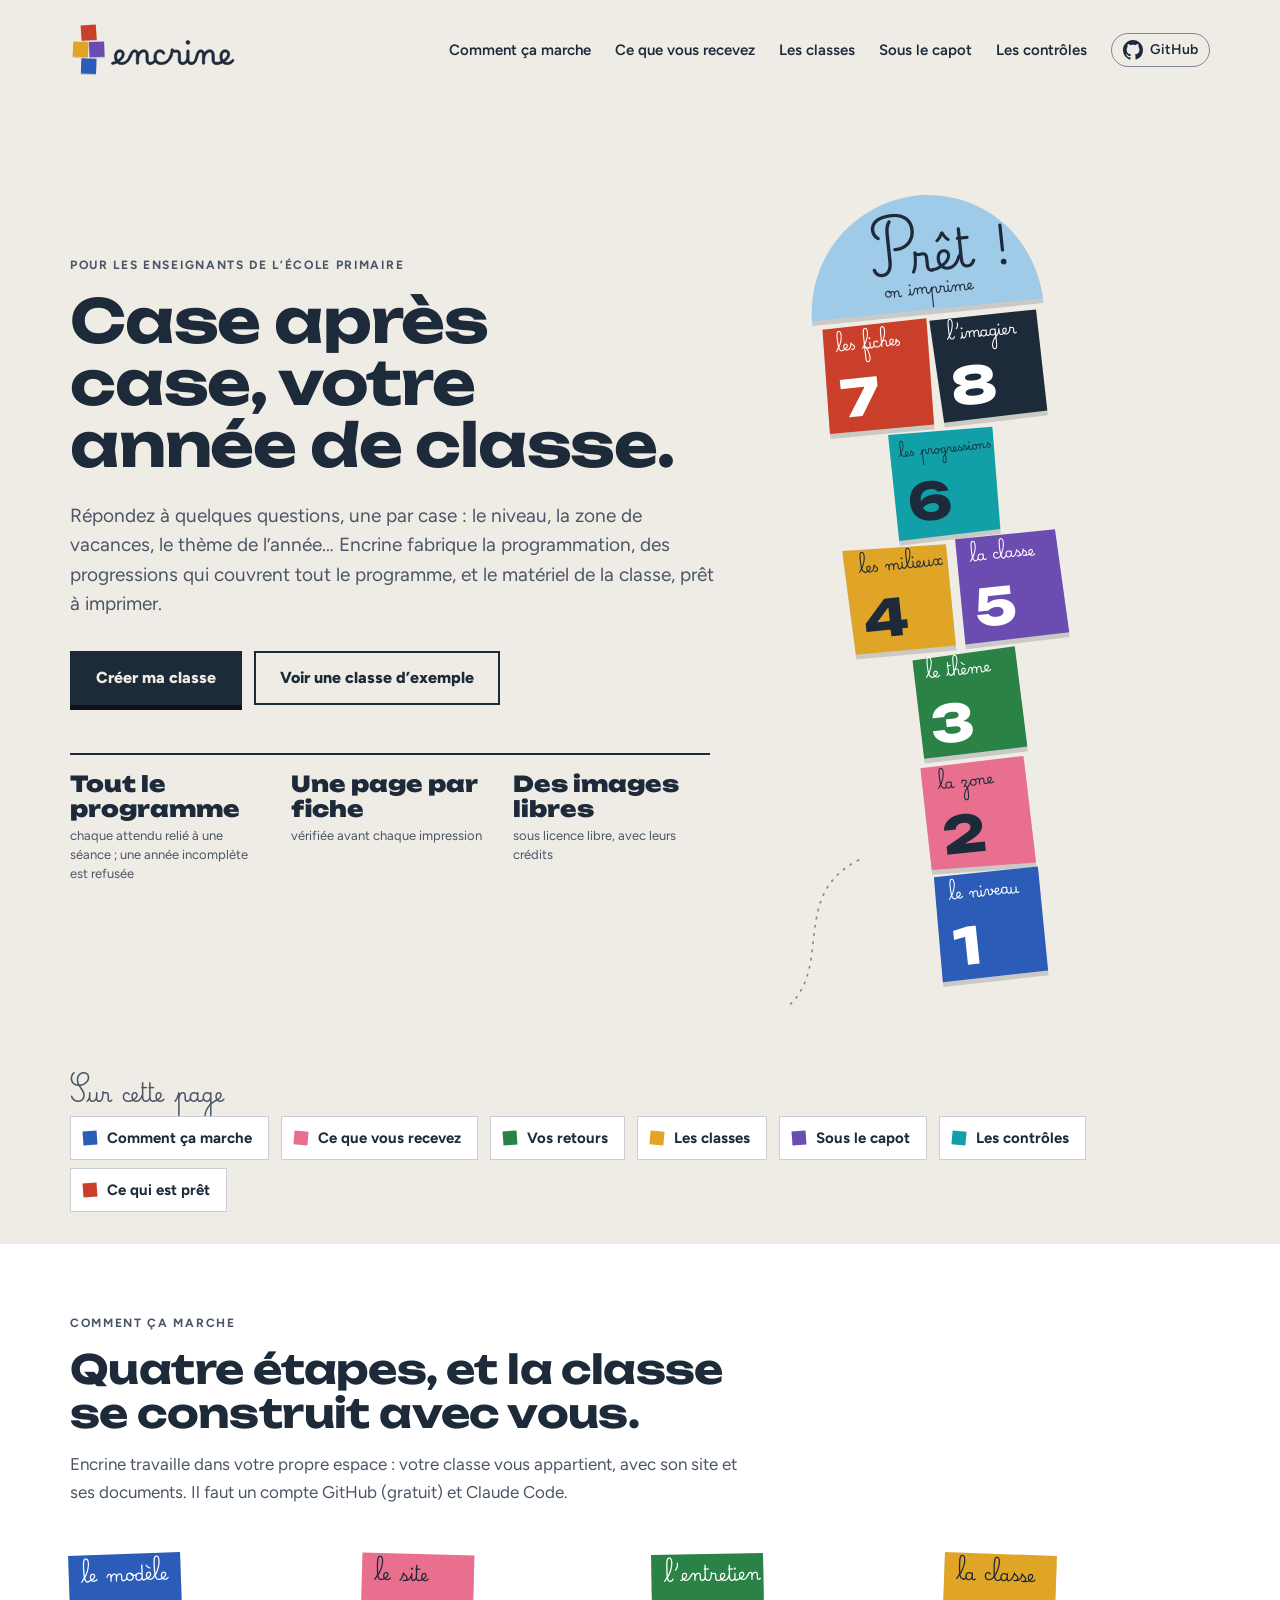
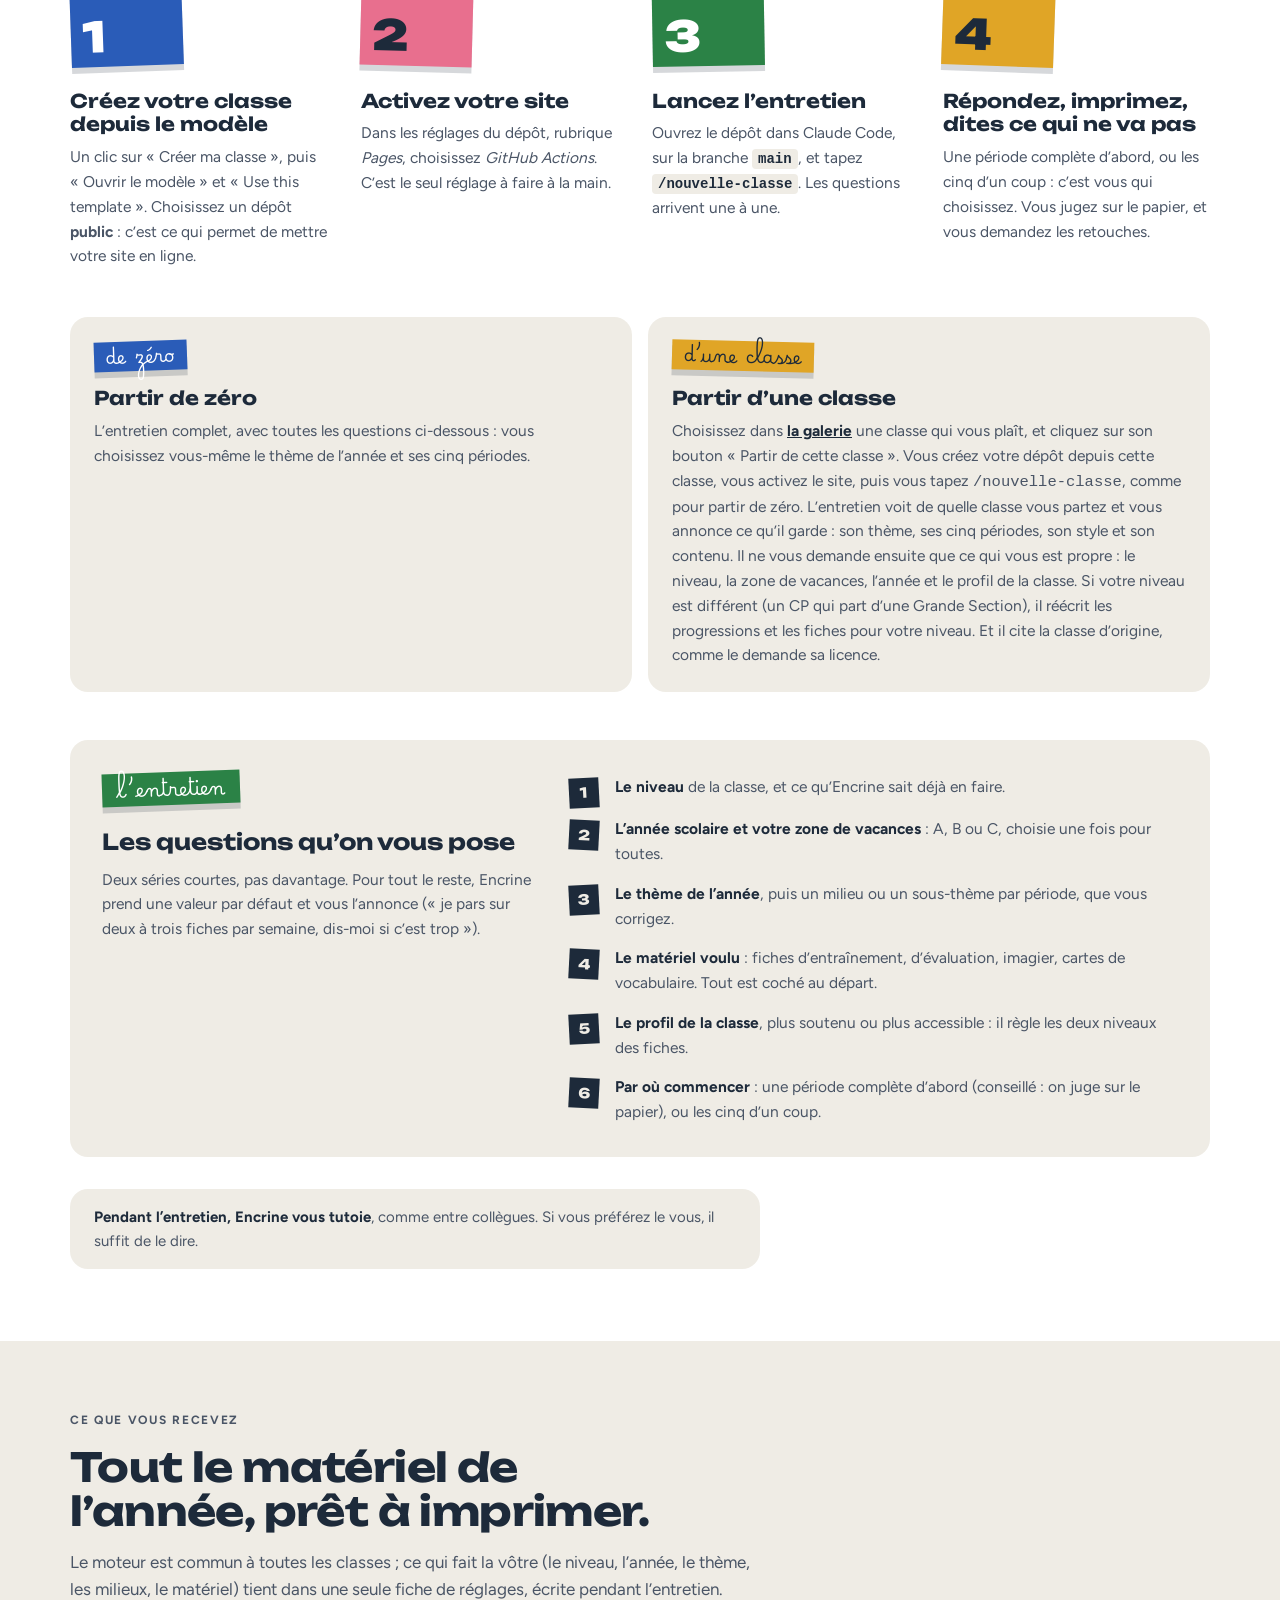
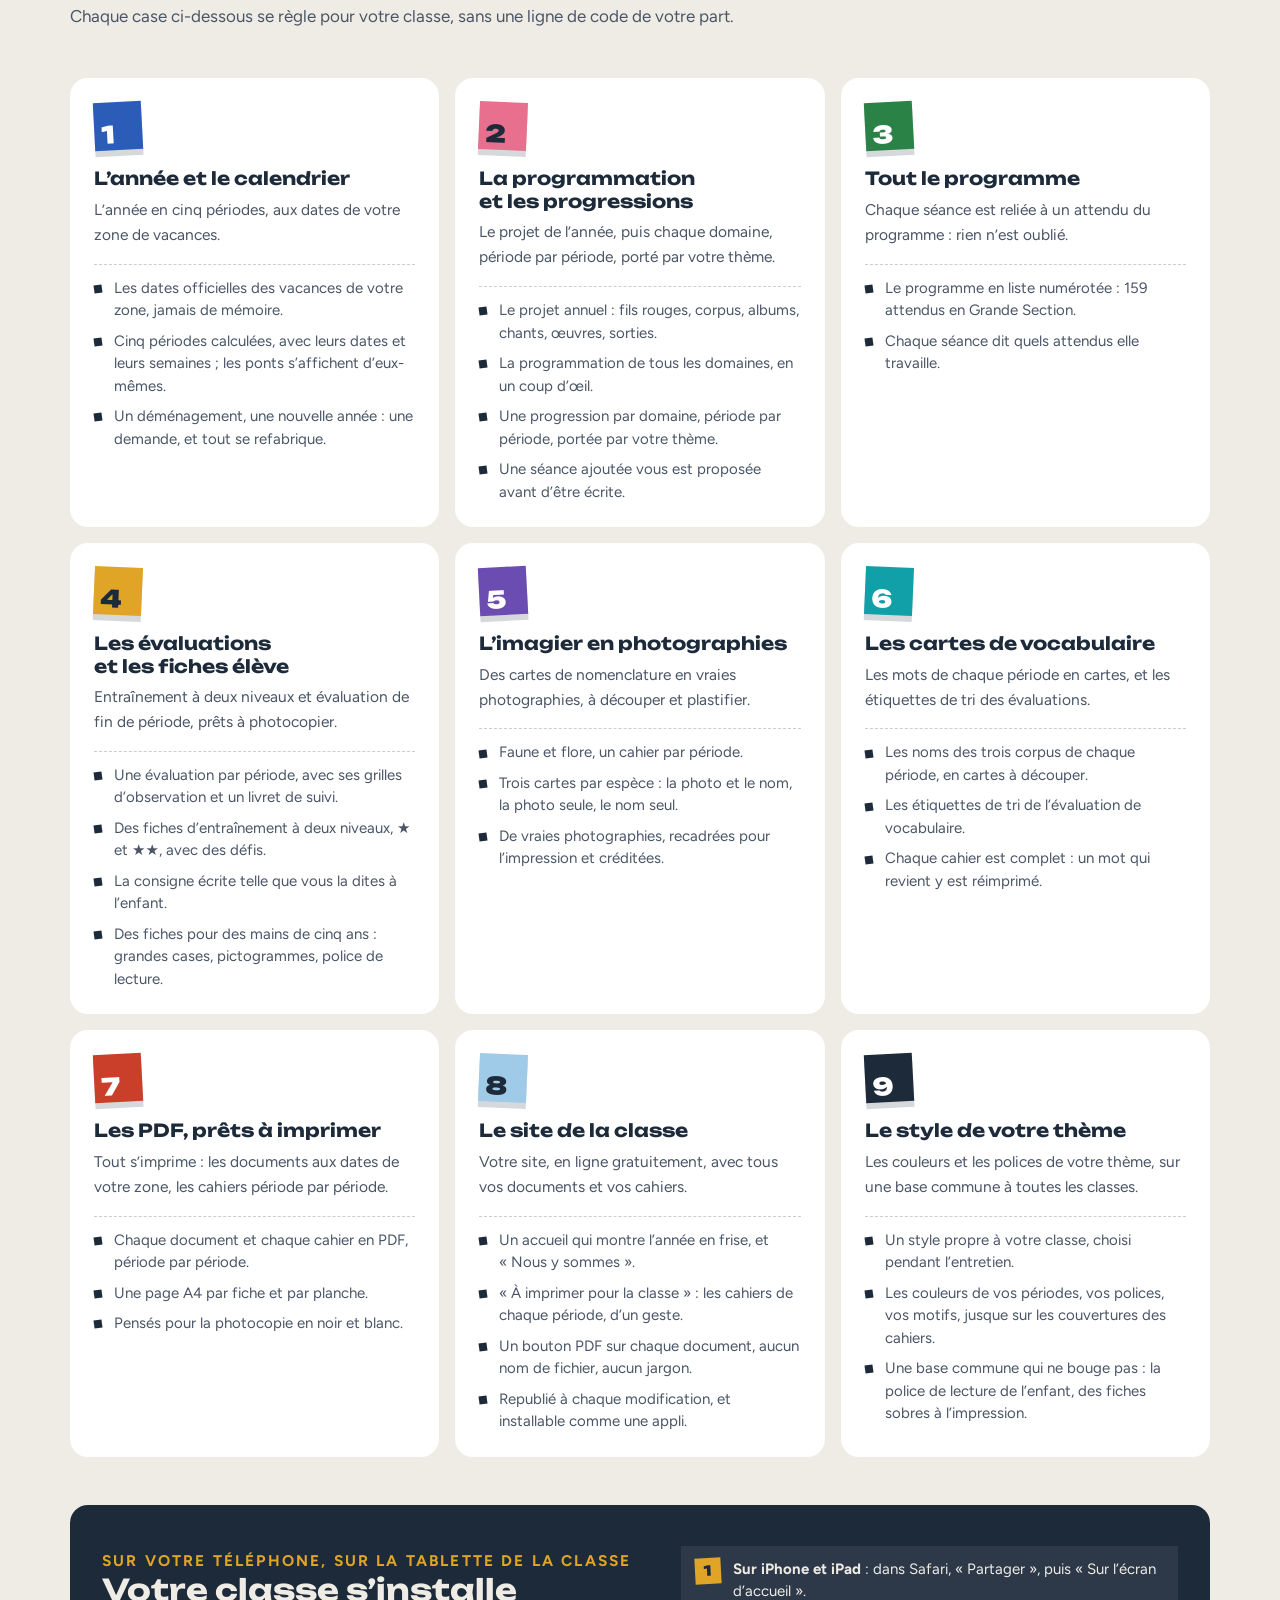
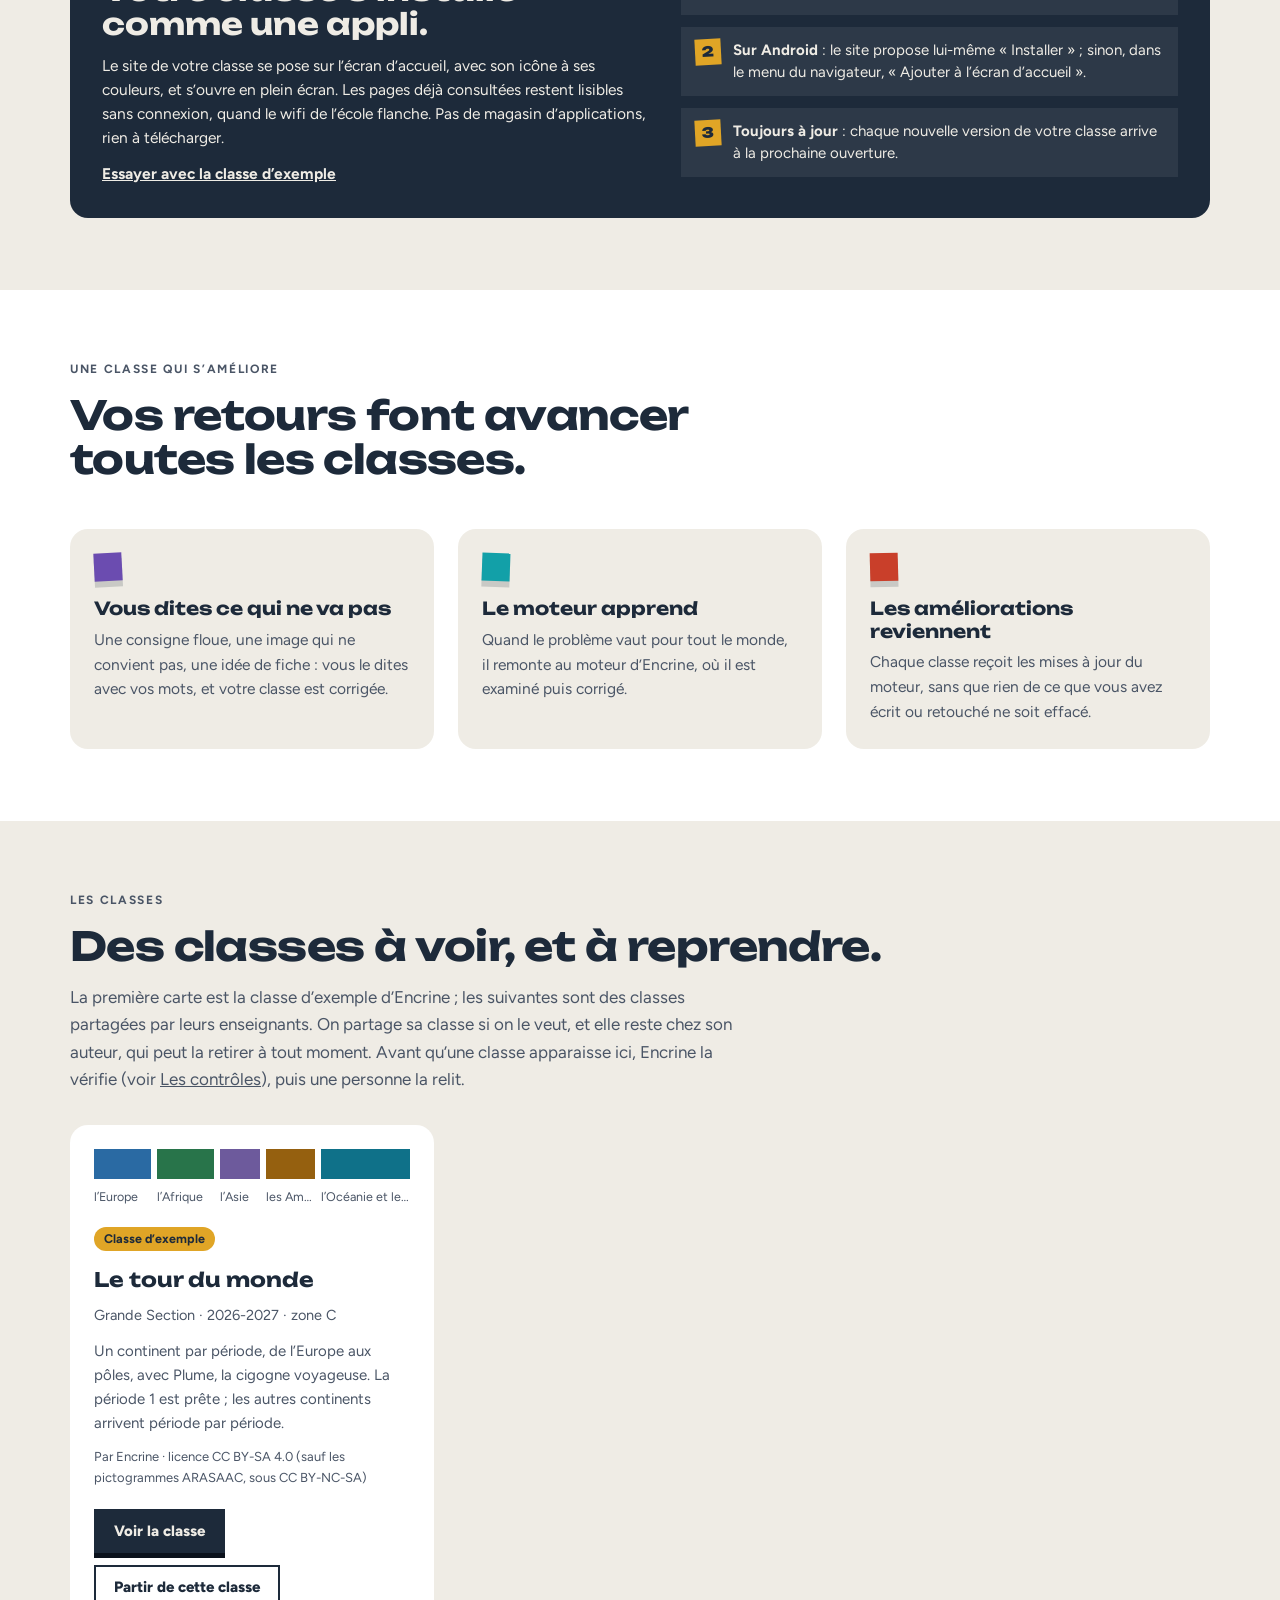
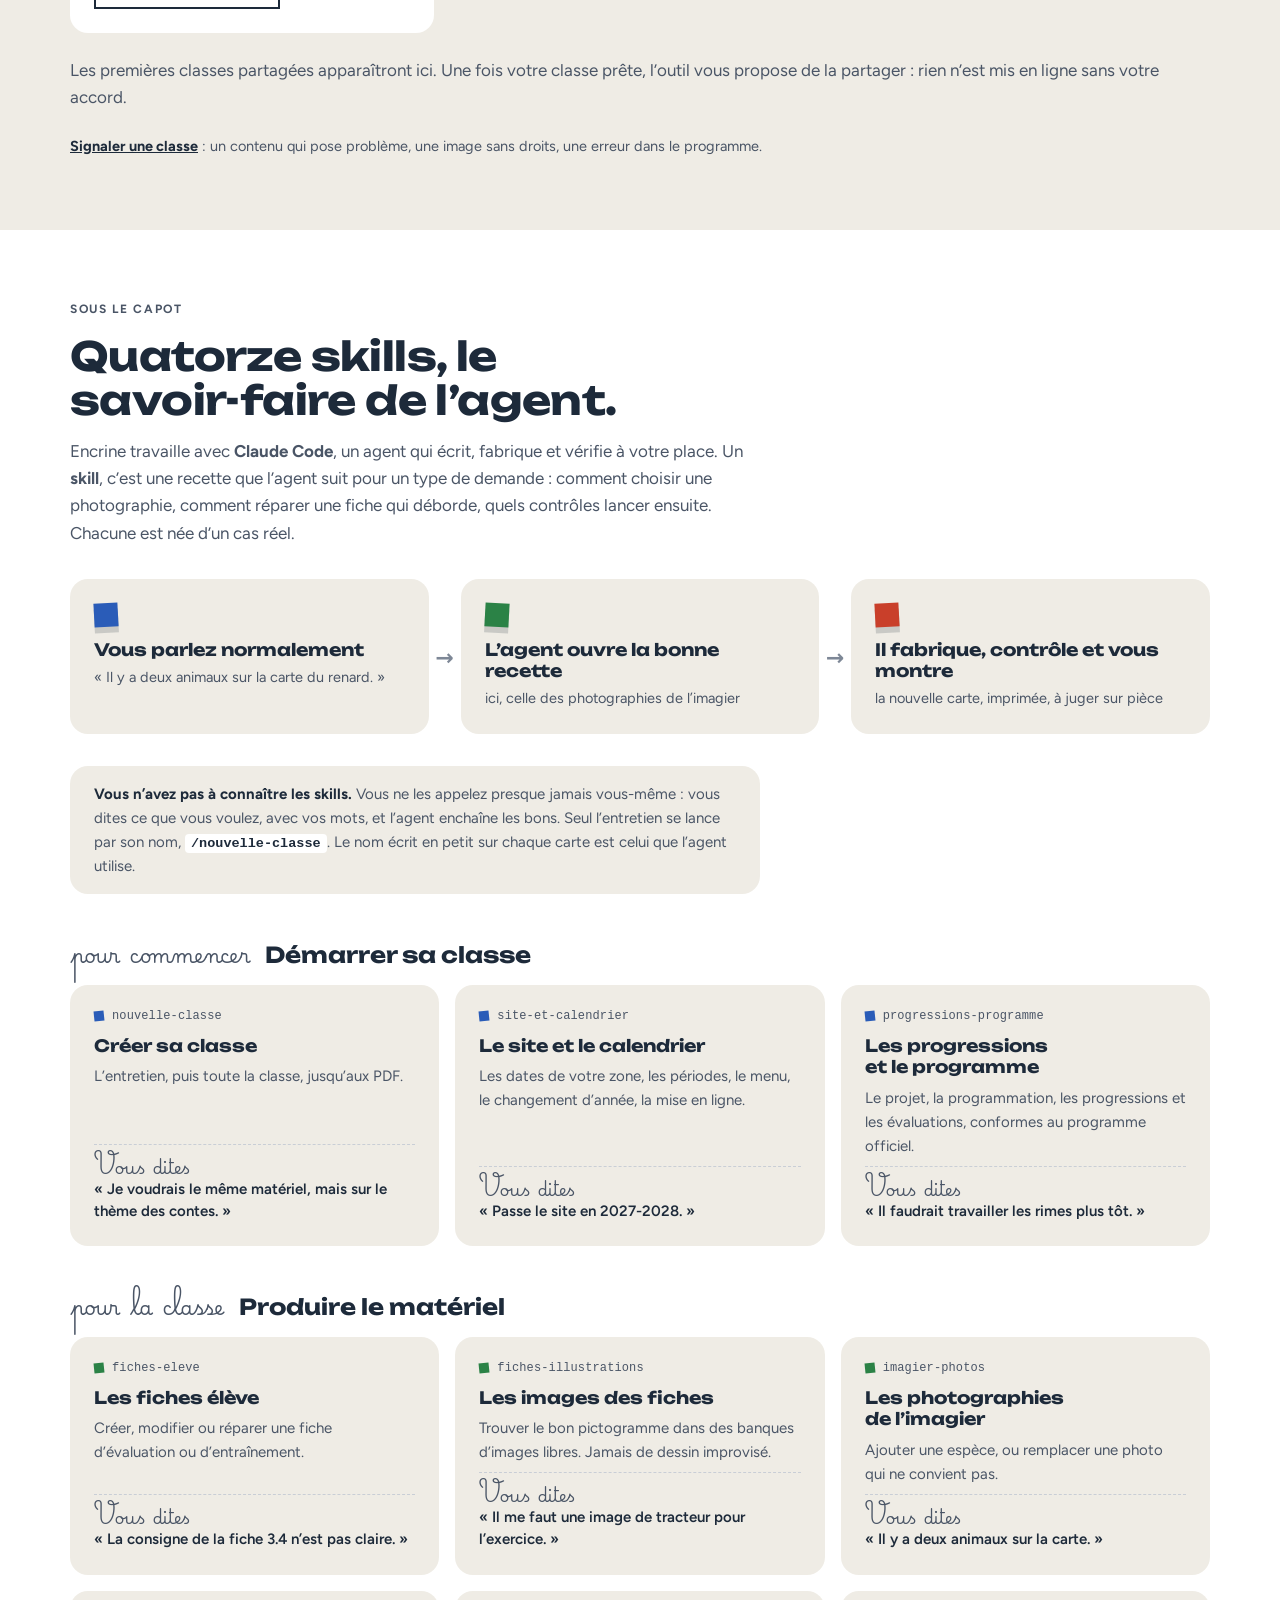
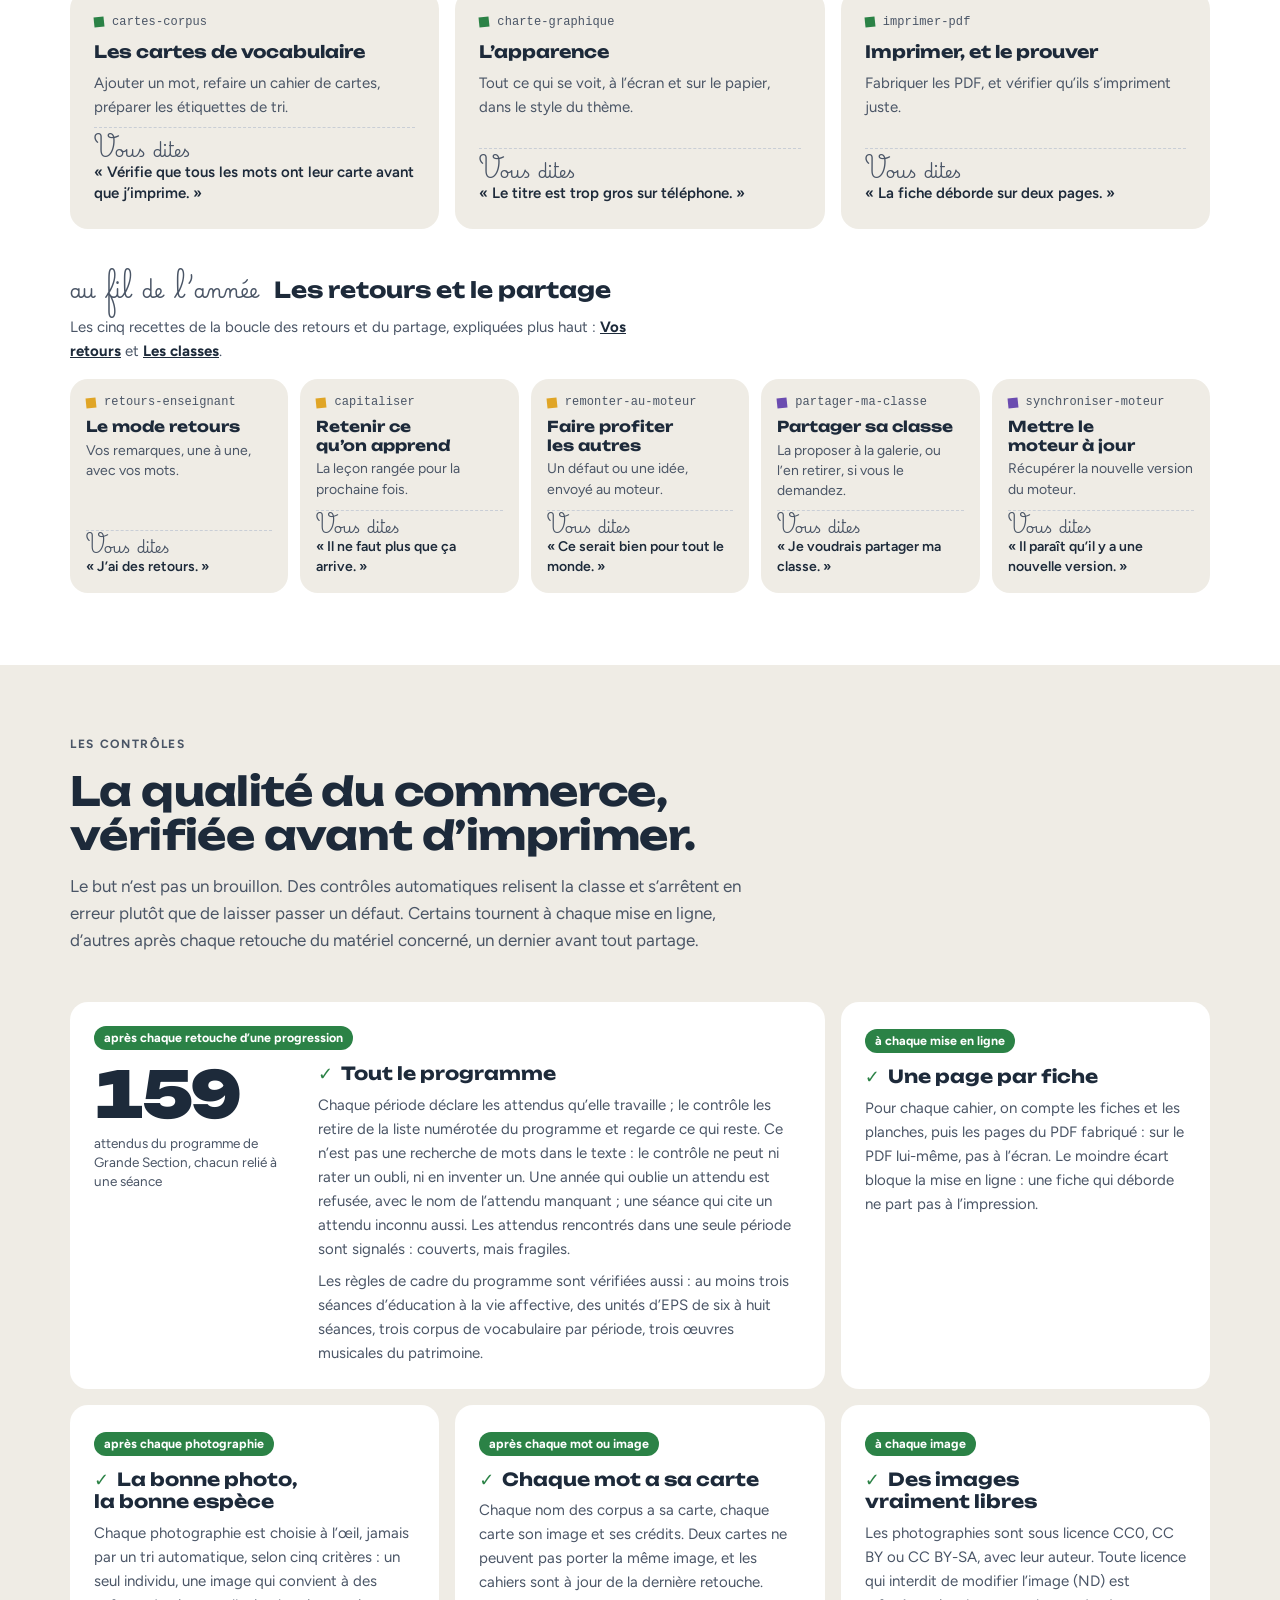
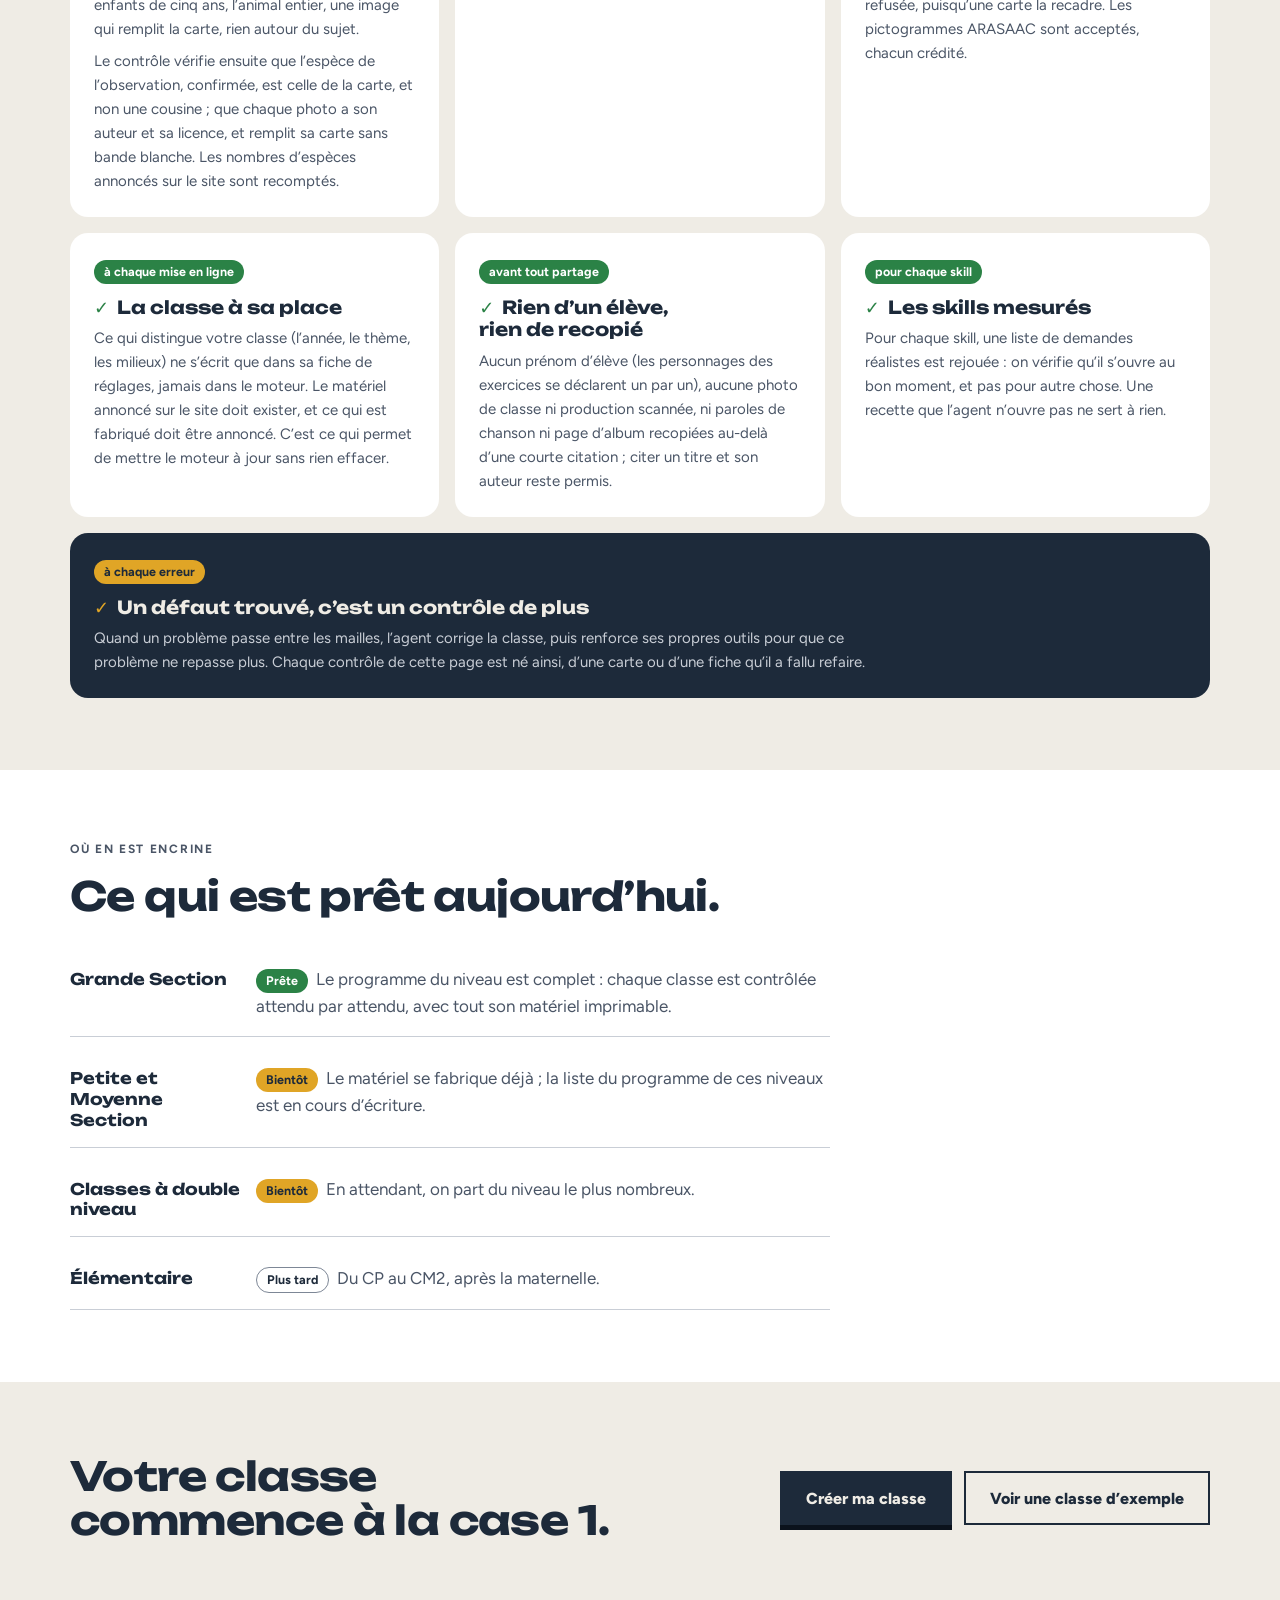
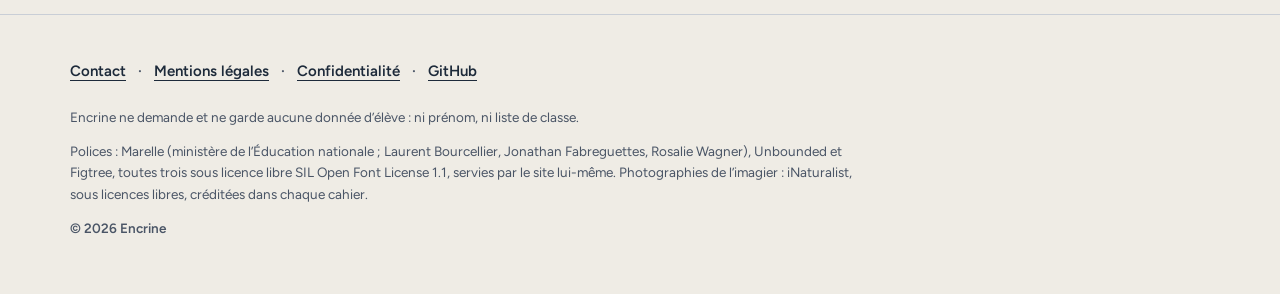
==== commit 1ddd3c25: "Votre classe s'installe comme une appli Le moteur le permet désormais, éprouvé sur la classe d'exemp" ====
--- a/index.html
+++ b/index.html
@@ -211,7 +211,7 @@
           <li>Un accueil qui montre l’année en frise, et « Nous y sommes ».</li>
           <li>« À imprimer pour la classe » : les cahiers de chaque période, d’un geste.</li>
           <li>Un bouton PDF sur chaque document, aucun nom de fichier, aucun jargon.</li>
-          <li>Republié à chaque modification.</li>
+          <li>Republié à chaque modification, et installable comme une appli.</li>
         </ul>
       </article>
       <article class="fonction">
@@ -224,6 +224,20 @@
           <li>Une base commune qui ne bouge pas : la police de lecture de l’enfant, des fiches sobres à l’impression.</li>
         </ul>
       </article>
+    </div>
+
+    <div class="appli" id="appli">
+      <div class="appli__texte">
+        <p class="surtitre">Sur votre téléphone, sur la tablette de la classe</p>
+        <h3>Votre classe s’installe comme une appli.</h3>
+        <p>Le site de votre classe se pose sur l’écran d’accueil, avec son icône à ses couleurs, et s’ouvre en plein écran. Les pages déjà consultées restent lisibles sans connexion, quand le wifi de l’école flanche. Pas de magasin d’applications, rien à télécharger.</p>
+        <p class="renvoi"><a href="https://encrine.ai/tour-du-monde/" data-lien="exemple">Essayer avec la classe d’exemple</a></p>
+      </div>
+      <ol class="appli__etapes">
+        <li><b>Sur iPhone et iPad</b> : dans Safari, « Partager », puis « Sur l’écran d’accueil ».</li>
+        <li><b>Sur Android</b> : le site propose lui-même « Installer » ; sinon, dans le menu du navigateur, « Ajouter à l’écran d’accueil ».</li>
+        <li><b>Toujours à jour</b> : chaque nouvelle version de votre classe arrive à la prochaine ouverture.</li>
+      </ol>
     </div>
   </div>
 </section>
--- a/styles.css
+++ b/styles.css
@@ -317,6 +317,17 @@
 .cache { position: absolute; width: 1px; height: 1px; margin: -1px; padding: 0; overflow: hidden; clip: rect(0 0 0 0); white-space: nowrap; border: 0; }
 .ancre { display: block; position: relative; top: -16px; }
 .niveau-fiche { white-space: nowrap; padding: 1px 8px; border: 1.5px solid var(--trait-fort); border-radius: var(--angle-pastille); font-weight: 700; font-size: 13.5px; color: var(--ardoise); }
+
+/* ——— L'appli installable, en bas de « Ce que vous recevez » ——— */
+.appli { display: grid; grid-template-columns: minmax(0, 1.1fr) minmax(0, 1fr); gap: var(--pas-6); align-items: center; margin-top: var(--pas-7); padding: var(--pas-6); background: #1d2a3a; color: #efece5; border-radius: var(--angle-carte); }
+.appli .surtitre { color: #e0a526; }
+.appli h3 { font: 700 clamp(22px, 2.6vw, 30px)/1.15 var(--font-titre); color: #efece5; }
+.appli p { margin: var(--pas-3) 0 0; font-size: 15.5px; line-height: 1.55; }
+.appli .renvoi a { color: #efece5; }
+.appli__etapes { list-style: none; margin: 0; padding: 0; display: grid; gap: var(--pas-3); counter-reset: a; }
+.appli__etapes li { counter-increment: a; position: relative; padding: var(--pas-3) var(--pas-4) var(--pas-3) 52px; background: rgba(255, 255, 255, .07); font-size: 15px; line-height: 1.5; }
+.appli__etapes li::before { content: counter(a); position: absolute; left: 14px; top: 12px; width: 26px; height: 26px; display: grid; place-items: center; background: #e0a526; color: #1d2a3a; font: 900 14px/1 var(--font-titre); transform: rotate(-3deg); }
+@media (max-width: 860px) { .appli { grid-template-columns: minmax(0, 1fr); padding: var(--pas-5); } }
 
 /* ——— Sous le capot ——— */
 .mecanique { list-style: none; margin: var(--pas-6) 0 0; padding: 0; display: grid; grid-template-columns: repeat(3, minmax(0, 1fr)); gap: var(--pas-6); counter-reset: m; }
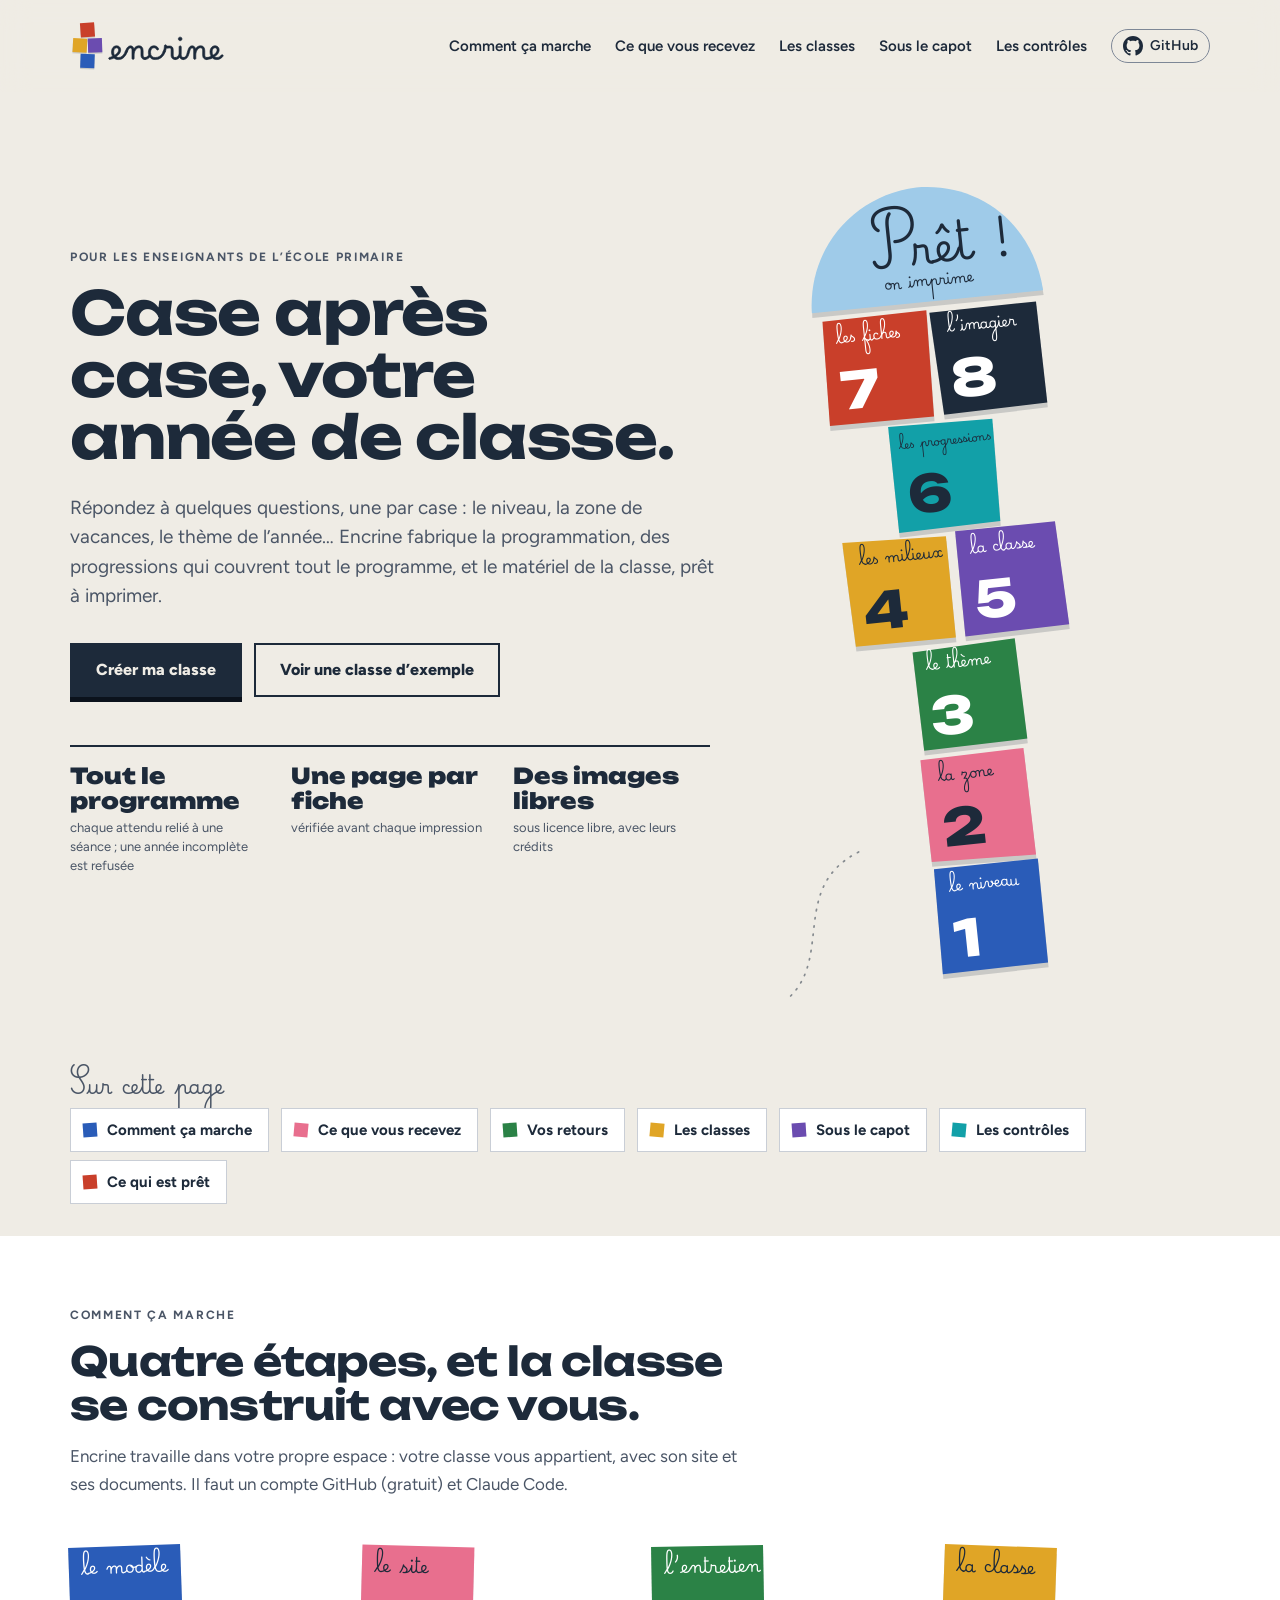
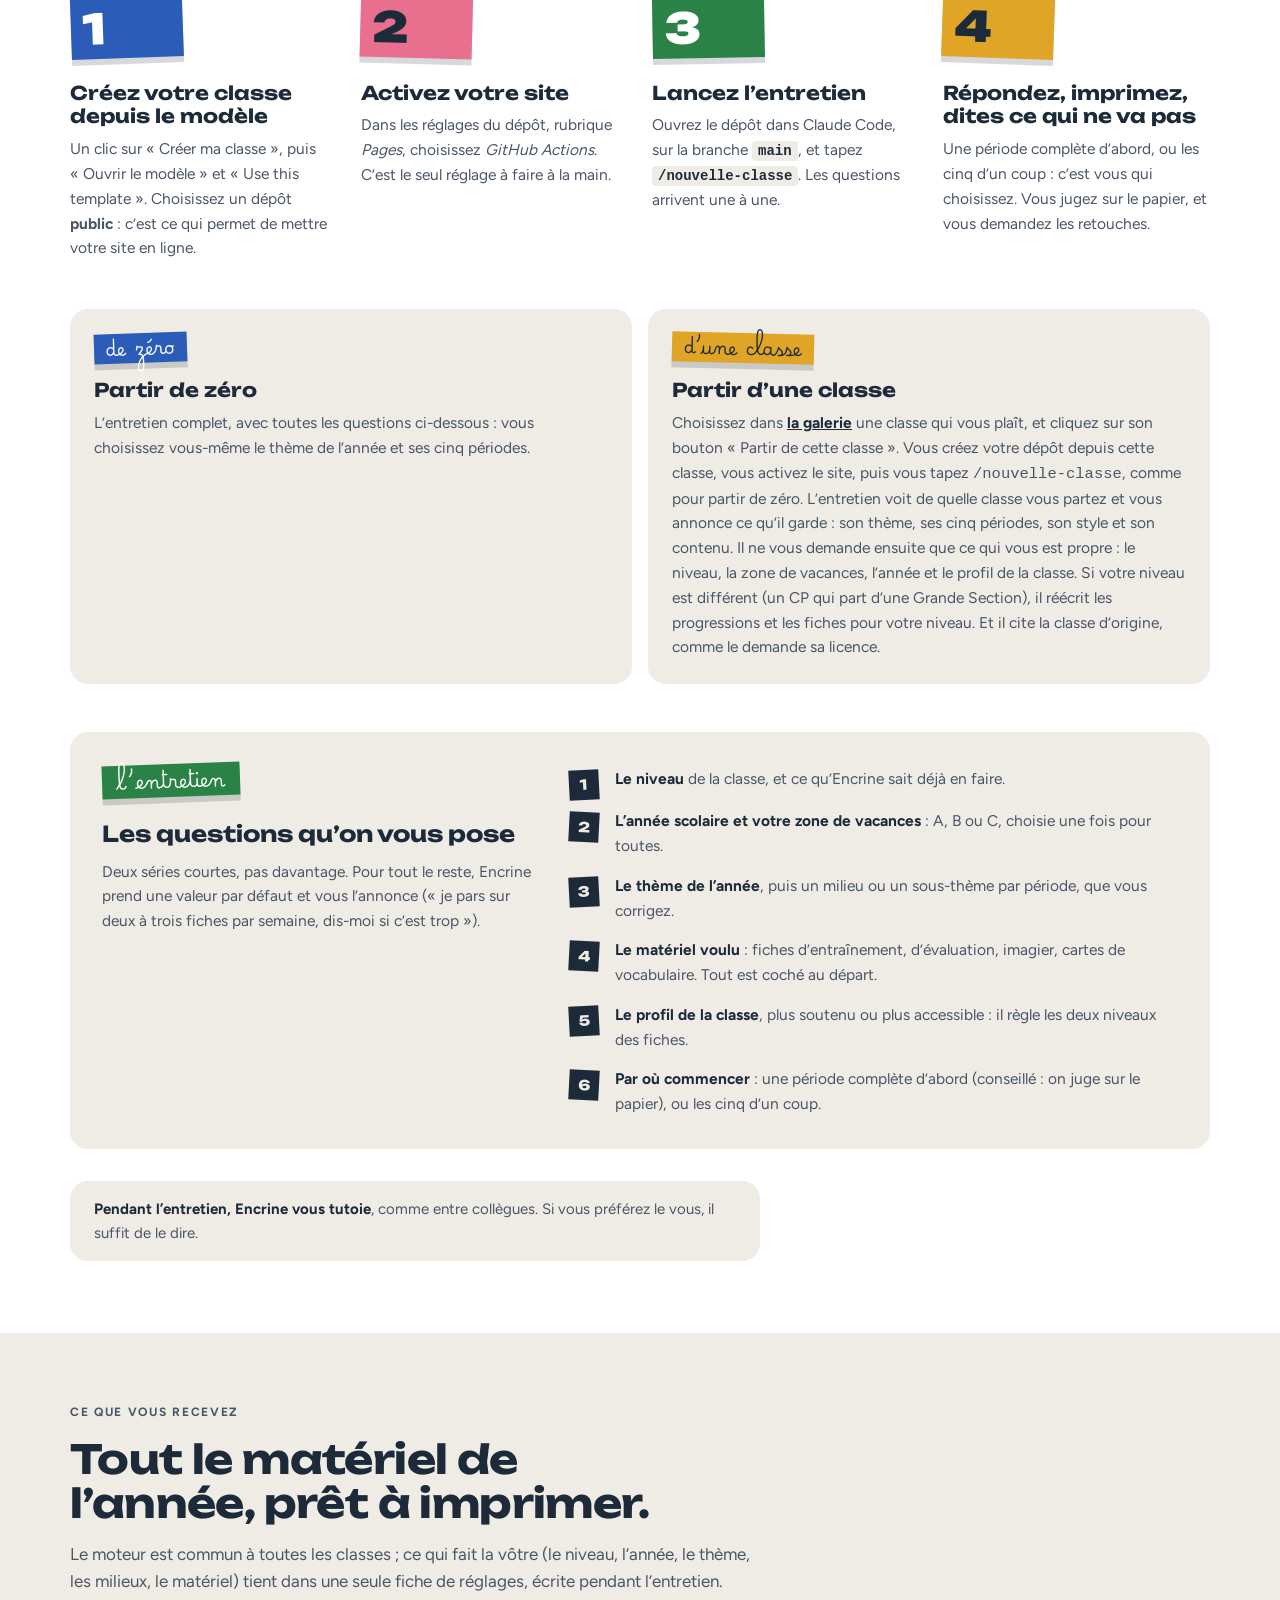
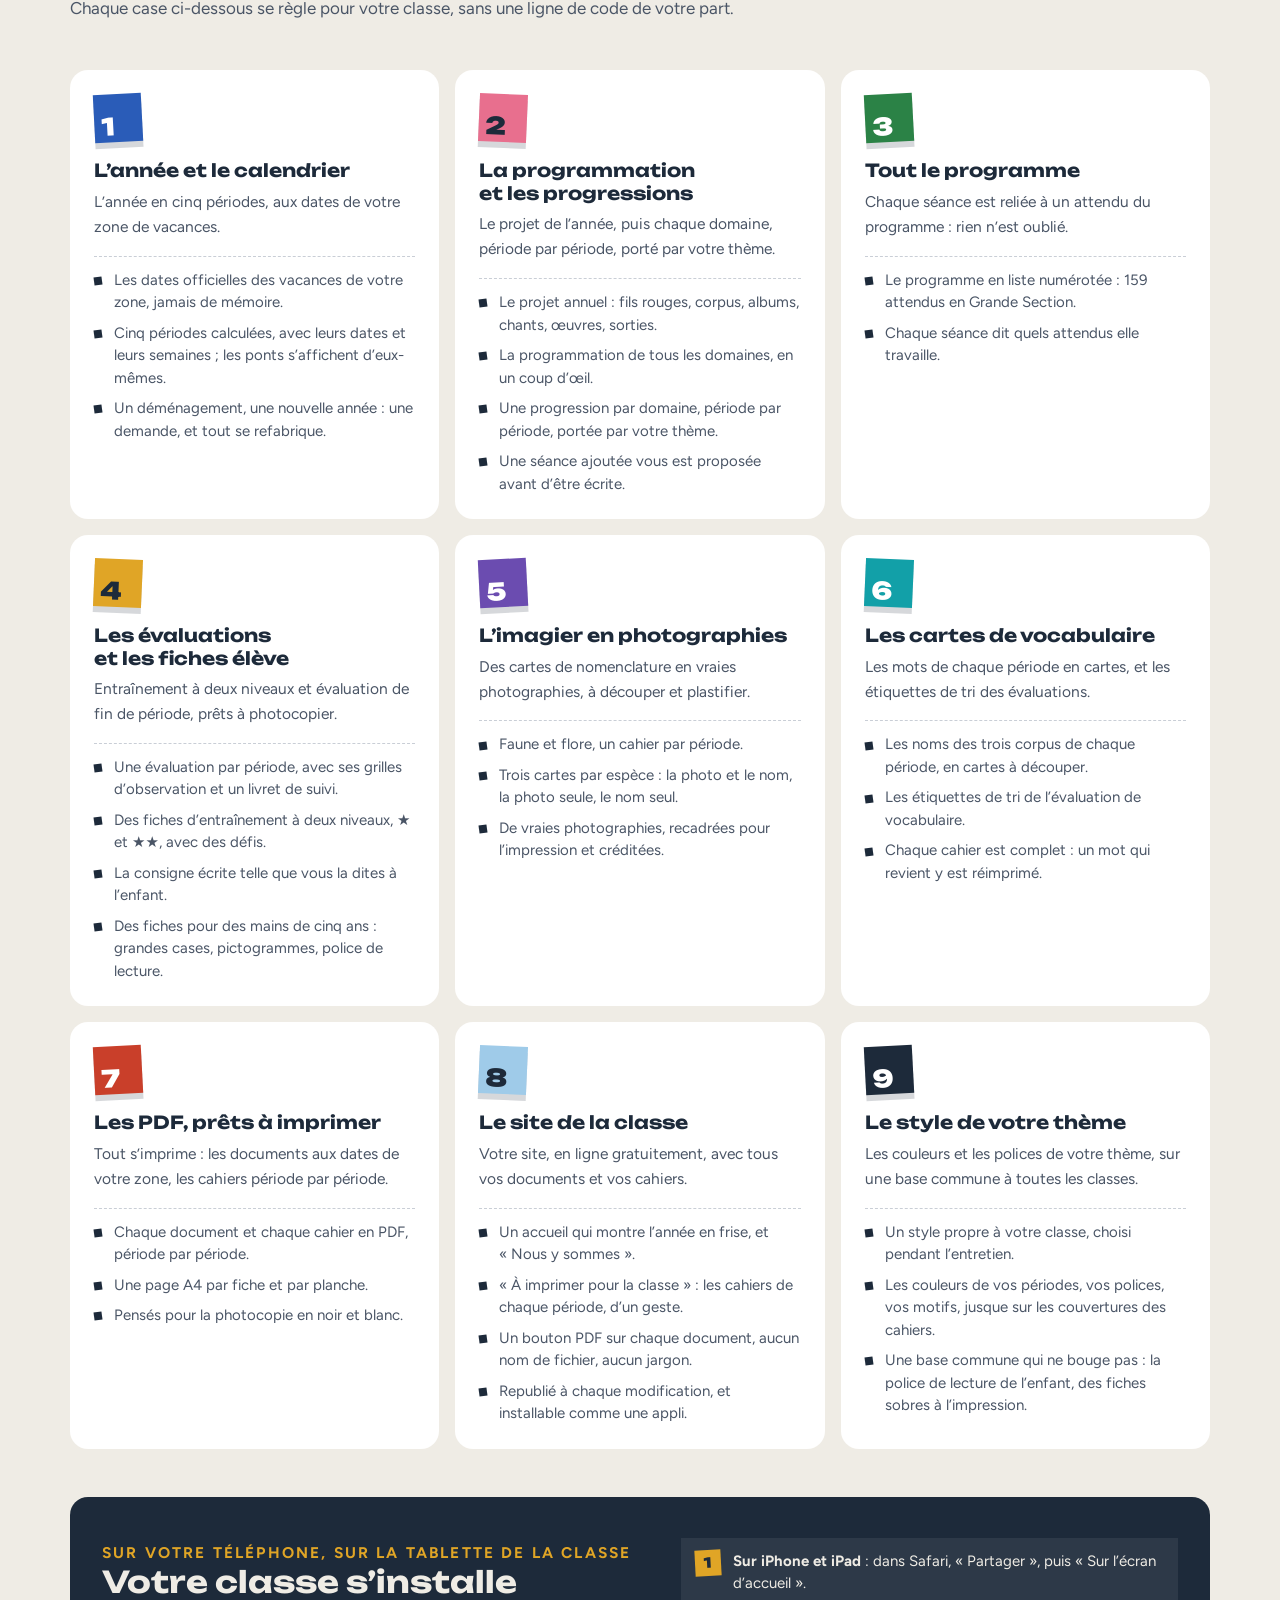
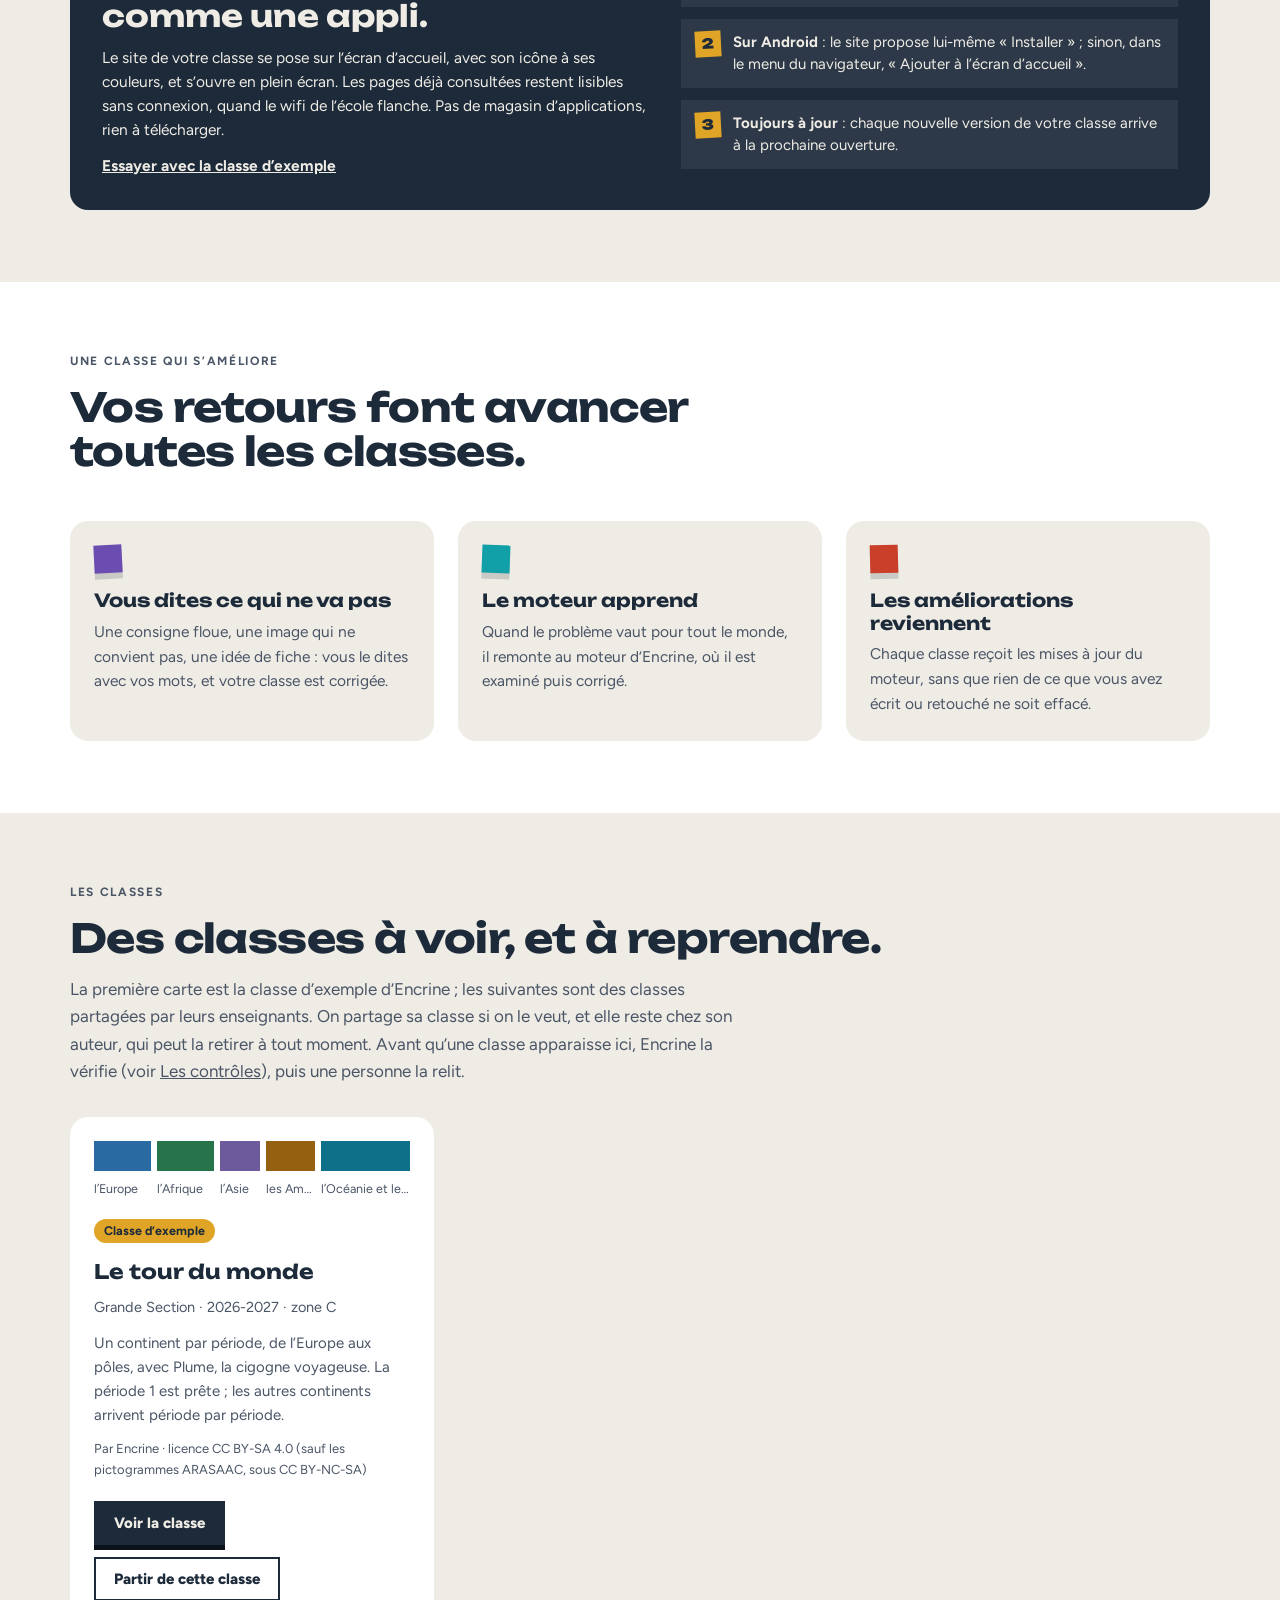
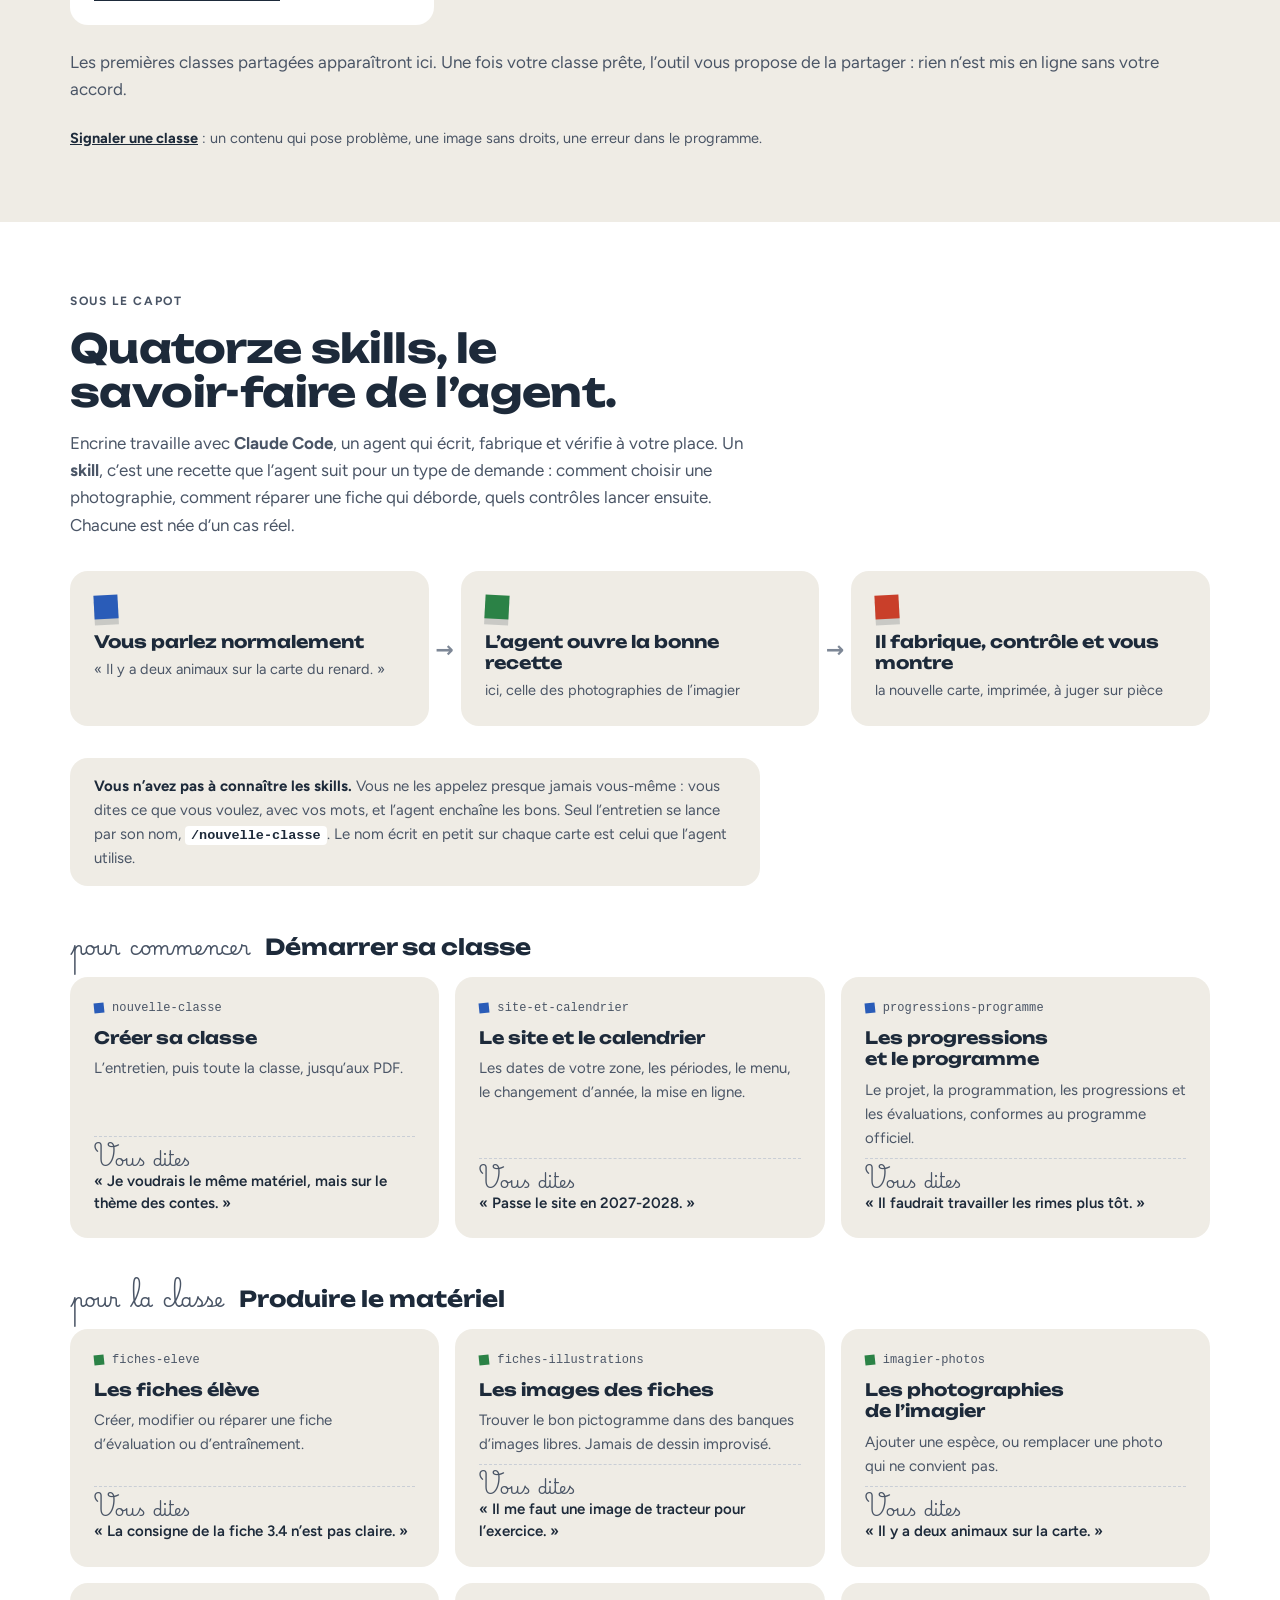
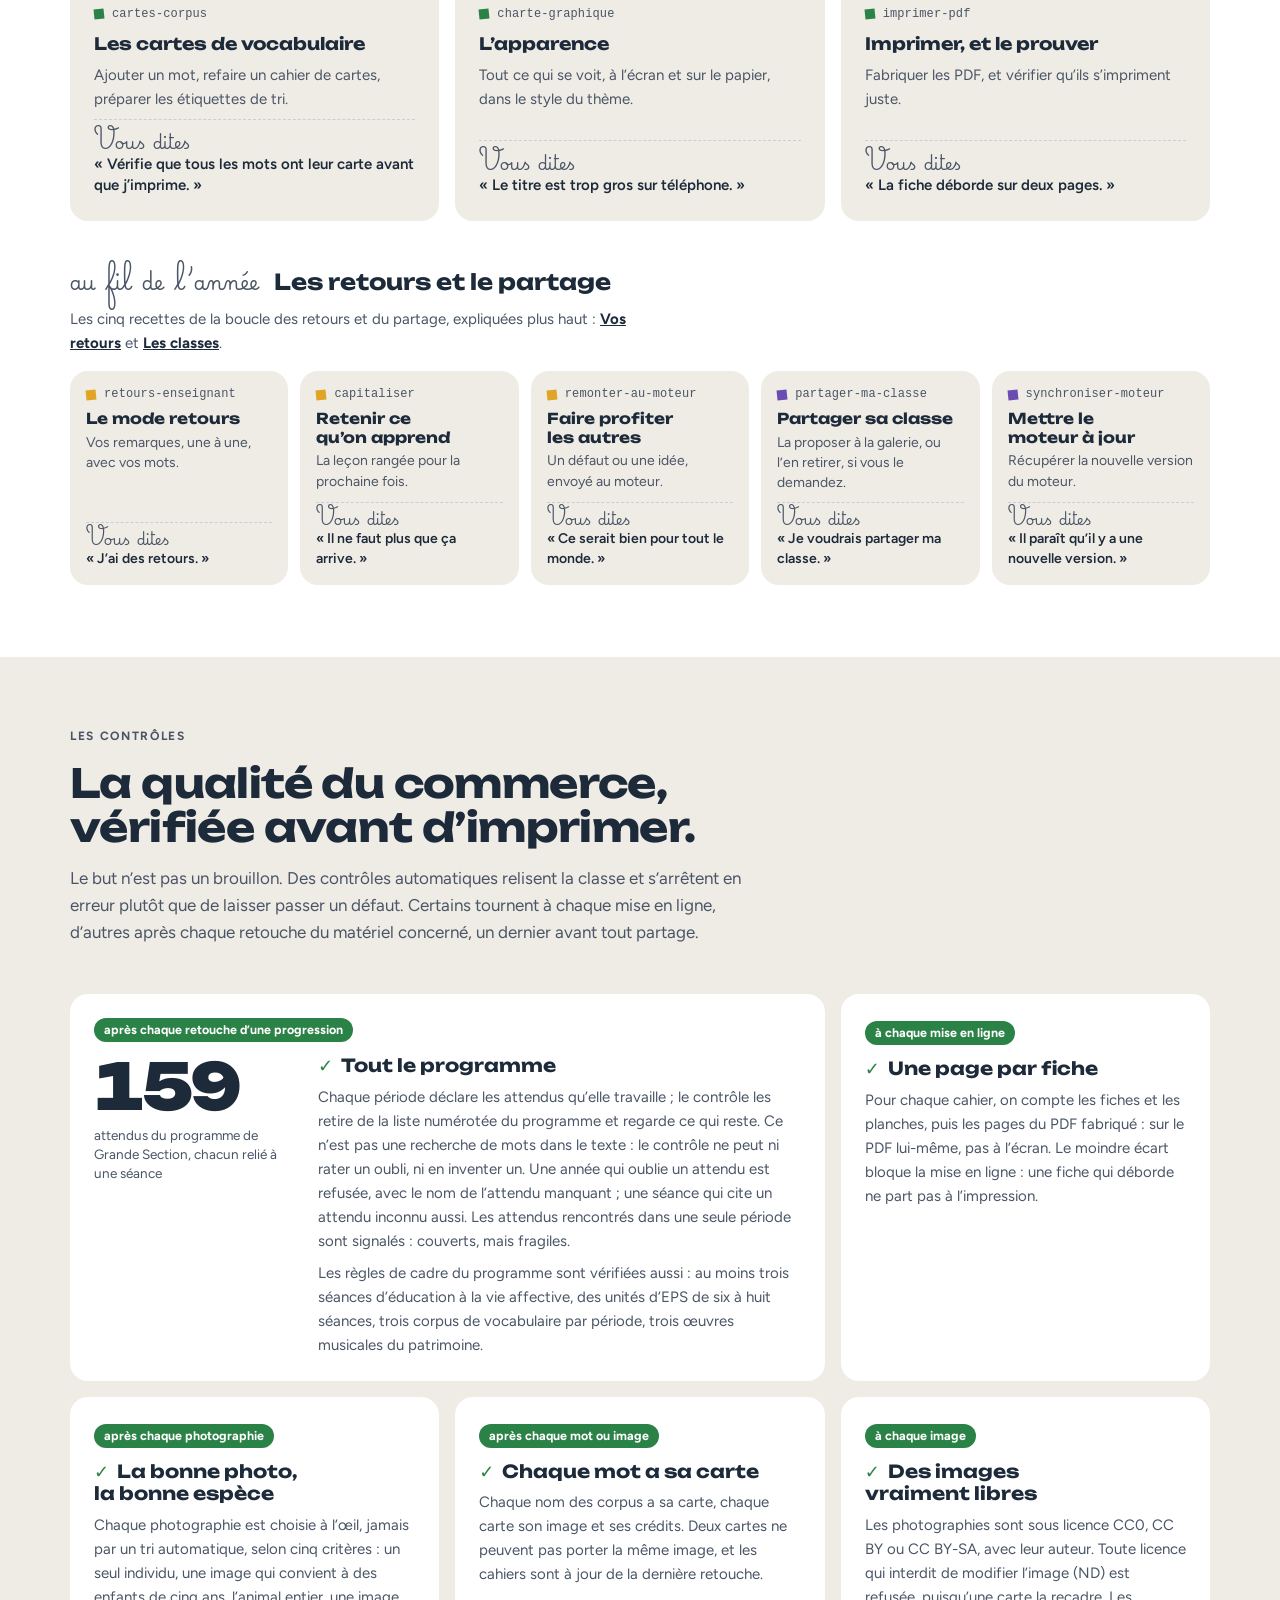
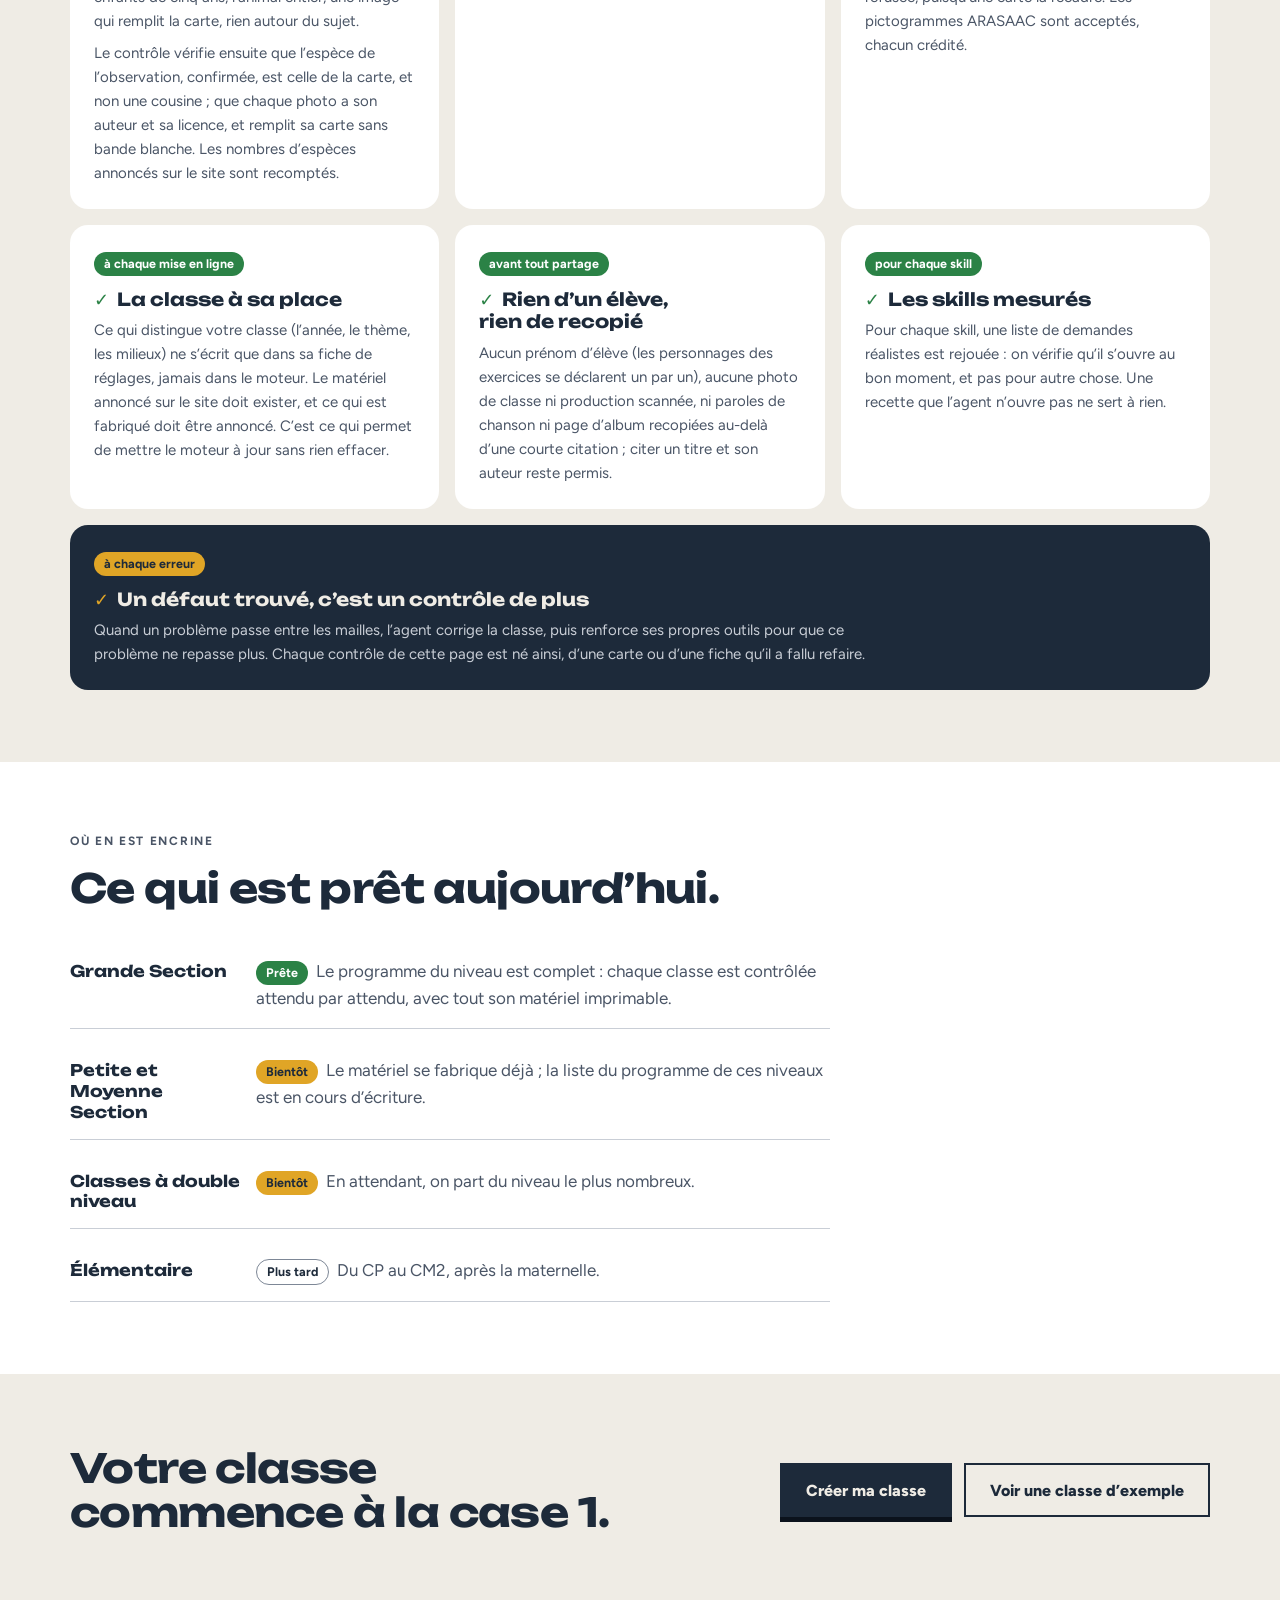
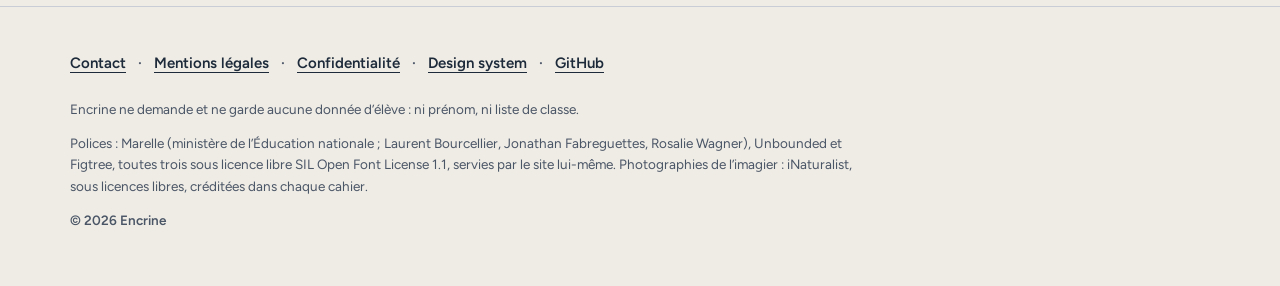
==== commit adbc03b2: "En-tête toujours visible, menu du téléphone, page Design system - L'en-tête reste collé en haut sur " ====
--- a/index.html
+++ b/index.html
@@ -10,6 +10,7 @@
 <link rel="stylesheet" href="styles.css">
 </head>
 <body>
+<a class="evitement" href="#contenu">Aller au contenu</a>
 
 <header class="entete">
   <div class="cadre">
@@ -28,7 +29,7 @@
   </div>
 </header>
 
-<main>
+<main id="contenu" tabindex="-1">
 <section class="heros" aria-labelledby="titre">
   <div class="cadre">
     <div class="heros__texte">
@@ -488,6 +489,7 @@
         <li><a href="contact/">Contact</a></li>
         <li><a href="mentions-legales/">Mentions légales</a></li>
         <li><a href="confidentialite/">Confidentialité</a></li>
+        <li><a href="design/">Design system</a></li>
         <li><a href="https://github.com/encrine-ai">GitHub</a></li>
       </ul>
     </nav>
@@ -497,157 +499,6 @@
   </div>
 </footer>
 
-<script>
-/* Les adresses de la page, en un seul endroit : le modèle de classe, la classe
- * d’exemple (la démonstration du modèle), et le dépôt de cette page (pour signaler une classe). */
-var LIENS = {
-  proprietaire: 'encrine-ai',
-  modele: 'moteur',
-  accueil: 'encrine-ai.github.io',
-  exemple: 'https://encrine.ai/tour-du-monde/'
-};
-function gabarit(proprietaire, nom) { return 'https://github.com/new?template_owner=' + encodeURIComponent(proprietaire) + '&template_name=' + encodeURIComponent(nom); }
-var MODELE = gabarit(LIENS.proprietaire, LIENS.modele);
-document.querySelectorAll('[data-lien="modele"]').forEach(function (a) { a.href = MODELE; });
-document.querySelectorAll('[data-lien="exemple"]').forEach(function (a) { a.href = LIENS.exemple; });
-document.querySelectorAll('[data-lien="signaler"]').forEach(function (a) {
-  a.href = 'https://github.com/' + LIENS.proprietaire + '/' + LIENS.accueil + '/issues/new?title=' + encodeURIComponent('Signaler une classe');
-});
-
-/* Le panneau : un seul <dialog>, rempli selon le bouton qui l’ouvre. « Créer
- * ma classe » l’ouvre pour le modèle (partir de zéro), « Partir de cette
- * classe » pour la classe de la carte, elle-même un modèle GitHub. Sans
- * JavaScript, « Créer ma classe » garde son lien direct vers le modèle. */
-var panneau = (function () {
-  var dlg = document.getElementById('partir');
-  var titre = document.getElementById('partir-titre');
-  var lien = document.getElementById('partir-lien');
-  var origine = document.getElementById('partir-origine');
-  var commande = document.getElementById('partir-commande');
-  var copier = document.getElementById('partir-copier');
-  var ouvreur = null;
-
-  function ouvrir(mode, bouton, c) {
-    ouvreur = bouton;
-    dlg.querySelectorAll('[data-pour]').forEach(function (el) { el.hidden = el.getAttribute('data-pour') !== mode; });
-    if (mode === 'classe') {
-      titre.textContent = 'Partir de « ' + c.titre + ' »';
-      origine.textContent = '« ' + c.titre + ' »';
-      lien.href = gabarit(c.depot.proprietaire, c.depot.nom);
-    } else {
-      titre.textContent = 'Créer votre classe';
-      lien.href = MODELE;
-    }
-    commande.textContent = '/nouvelle-classe';
-    copier.textContent = 'Copier';
-    if (typeof dlg.showModal === 'function') dlg.showModal(); else dlg.setAttribute('open', '');
-  }
-  function fermer() {
-    if (!dlg.open) return;
-    if (dlg.close) dlg.close(); else { dlg.removeAttribute('open'); if (ouvreur) ouvreur.focus(); }
-  }
-  dlg.addEventListener('close', function () { if (ouvreur) ouvreur.focus(); });
-  dlg.addEventListener('click', function (e) { if (e.target === dlg || e.target.closest('[data-fermer]')) fermer(); });
-  dlg.addEventListener('keydown', function (e) { if (e.key === 'Escape' && !dlg.close) fermer(); });
-  function selectionner() { var r = document.createRange(); r.selectNodeContents(commande); var sel = window.getSelection(); sel.removeAllRanges(); sel.addRange(r); }
-  copier.addEventListener('click', function () {
-    var fini = function () { copier.textContent = 'Copié'; setTimeout(function () { copier.textContent = 'Copier'; }, 1800); };
-    try { navigator.clipboard.writeText(commande.textContent).then(fini, selectionner); } catch (e) { selectionner(); }
-  });
-
-  /* « Créer ma classe » : le panneau ; un clic avec Ctrl, Cmd ou Maj garde le lien direct. */
-  document.querySelectorAll('[data-panneau="creer"]').forEach(function (a) {
-    a.setAttribute('aria-haspopup', 'dialog'); a.setAttribute('aria-controls', 'partir');
-    a.addEventListener('click', function (e) {
-      if (e.ctrlKey || e.metaKey || e.shiftKey || e.altKey || e.button !== 0) return;
-      e.preventDefault(); ouvrir('creer', a);
-    });
-  });
-  /* Les autres pages (contact, mentions légales…) mènent ici par « #creer ». */
-  if (location.hash === '#creer') {
-    var premier = document.querySelector('[data-panneau="creer"]');
-    if (history.replaceState) history.replaceState(null, '', location.pathname + location.search);
-    if (premier) ouvrir('creer', premier);
-  }
-  return { ouvrir: ouvrir };
-})();
-
-/* La galerie : classes.json. La classe d’exemple d’abord (exemple: true), puis
- * les classes partagées. Chaque carte prend les couleurs de son thème. « Partir
- * de cette classe » n’apparaît que si la fiche donne son dépôt (`depot`) et une
- * licence qui permet la reprise (CC BY ou CC BY-SA). */
-(function () {
-  var liste = document.getElementById('liste-classes');
-
-  function texte(balise, classe, contenu) {
-    var el = document.createElement(balise);
-    if (classe) el.className = classe;
-    if (contenu != null) el.textContent = contenu;
-    return el;
-  }
-  function date(iso) {
-    try { return new Intl.DateTimeFormat('fr-FR', { day: 'numeric', month: 'long', year: 'numeric', timeZone: 'UTC' }).format(new Date(iso + 'T00:00:00Z')); }
-    catch (e) { return iso; }
-  }
-  /* « propriétaire/dépôt », ou l’adresse https://github.com/propriétaire/dépôt. */
-  function depot(d) {
-    if (typeof d !== 'string') return null;
-    var m = d.trim().replace(/^https?:\/\/github\.com\//i, '').replace(/\/+$/, '').replace(/\.git$/, '').match(/^([A-Za-z0-9-]+)\/([A-Za-z0-9._-]+)$/);
-    return m ? { proprietaire: m[1], nom: m[2] } : null;
-  }
-  /* CC BY ou CC BY-SA : ni NC, ni ND. */
-  function reprenable(licence) { return /^CC BY(-SA)?(\s|$)/i.test(licence || ''); }
-
-  function carte(c) {
-    var art = texte('article', 'classe' + (c.exemple ? ' classe--exemple' : ''));
-    var frise = texte('div', 'frise'); frise.setAttribute('aria-hidden', 'true');
-    var legende = texte('div', 'frise-legende'); legende.setAttribute('aria-hidden', 'true');
-    c.milieux.forEach(function (m) {
-      var b = document.createElement('span'); b.style.flex = m.semaines; b.style.background = m.couleur; frise.appendChild(b);
-      var l = texte('span', null, m.nom); l.style.flex = m.semaines; legende.appendChild(l);
-    });
-    art.appendChild(frise); art.appendChild(legende);
-    if (c.exemple) art.appendChild(texte('p', 'classe__badge', 'Classe d’exemple'));
-    art.appendChild(texte('h3', 'classe__titre', c.titre));
-    art.appendChild(texte('p', 'classe__sous', c.niveau + ' · ' + c.annee + ' · zone ' + c.zone));
-    if (c.accroche) art.appendChild(texte('p', 'classe__accroche', c.accroche));
-    art.appendChild(texte('p', 'cache', 'Les périodes : ' + c.milieux.map(function (m) { return m.nom; }).join(', ') + '.'));
-    if (c.verifie) {
-      var faits = texte('ul', 'classe__faits');
-      [c.verifie.attendus ? c.verifie.attendus + ' attendus du programme couverts' : null, c.verifie.pdf ? c.verifie.pdf + ' PDF' : null,
-       c.verifie.pagination ? 'une page par fiche, vérifiée' : null].forEach(function (f) { if (f) faits.appendChild(texte('li', null, f)); });
-      if (faits.children.length) art.appendChild(faits);
-    }
-    var meta = 'Par ' + c.auteur + ' · licence ' + c.licence + (c.licence_note ? ' (' + c.licence_note + ')' : '');
-    if (c.partagee_le) meta += ' · partagée le ' + date(c.partagee_le);
-    art.appendChild(texte('p', 'classe__meta', meta));
-    var actions = texte('div', 'boutons classe__actions');
-    var voir = texte('a', 'bouton bouton--principal bouton--petit', 'Voir la classe'); voir.href = c.site; actions.appendChild(voir);
-    var d = depot(c.depot);
-    if (d && reprenable(c.licence)) {
-      var partir = texte('button', 'bouton bouton--petit', 'Partir de cette classe'); partir.type = 'button';
-      partir.setAttribute('aria-haspopup', 'dialog'); partir.setAttribute('aria-controls', 'partir');
-      partir.addEventListener('click', function () { panneau.ouvrir('classe', partir, { titre: c.titre, depot: d }); });
-      actions.appendChild(partir);
-    }
-    art.appendChild(actions);
-    return art;
-  }
-
-  fetch('classes.json').then(function (r) { if (!r.ok) throw new Error(r.status); return r.json(); }).then(function (d) {
-    liste.textContent = '';
-    var classes = d.classes.slice().sort(function (a, b) { return (b.exemple ? 1 : 0) - (a.exemple ? 1 : 0); });
-    classes.forEach(function (c) { liste.appendChild(carte(c)); });
-    if (!classes.some(function (c) { return !c.exemple; })) {
-      liste.appendChild(texte('p', 'classes__attente', 'Les premières classes partagées apparaîtront ici. Une fois votre classe prête, l’outil vous propose de la partager : rien n’est mis en ligne sans votre accord.'));
-    }
-  }).catch(function () {
-    liste.textContent = '';
-    var p = texte('p', 'classes__attente', 'La liste des classes ne s’est pas chargée. ');
-    var a = texte('a', null, 'Voir une classe d’exemple'); a.href = LIENS.exemple; p.appendChild(a);
-    liste.appendChild(p);
-  });
-})();
-</script>
+<script src="site.js"></script>
 </body>
 </html>
--- a/styles.css
+++ b/styles.css
@@ -117,14 +117,40 @@
   padding-right: max(20px, env(safe-area-inset-right, 0px));
 }
 
-/* ——— En-tête ——— */
-.entete .cadre { display: flex; align-items: center; justify-content: space-between; gap: var(--pas-5); padding-block: 22px; }
+/* ——— En-tête : toujours visible ———
+ * Collé en haut de l'écran (sticky), sur un fond de craie légèrement voilé.
+ * Une fois la page descendue (classe entete--descendu, posée par site.js),
+ * il prend un filet et se resserre : sa boîte garde la même hauteur (rien ne
+ * saute dans la page), mais il remonte de --entete-retrait sous le bord de
+ * l'écran, et le logo rapetisse un peu. Les ancres placent leurs titres juste
+ * en dessous (scroll-margin-top, plus bas). */
+:root { --entete-haut: 92px; --entete-retrait: 20px; }
+.entete {
+  position: sticky; top: calc(-1 * var(--entete-retrait)); z-index: 40;
+  background: var(--craie);
+  background: color-mix(in srgb, var(--craie) 86%, transparent);
+  -webkit-backdrop-filter: blur(14px) saturate(1.2); backdrop-filter: blur(14px) saturate(1.2);
+  box-shadow: 0 1px 0 transparent;
+  transition: box-shadow .2s ease;
+}
+.entete--descendu { box-shadow: 0 1px 0 var(--trait); }
+.entete .cadre { display: flex; align-items: center; justify-content: space-between; gap: var(--pas-5); height: var(--entete-haut); }
+.entete .cadre > * { transition: transform .2s ease; }
+.entete--descendu .cadre > * { transform: translateY(calc(var(--entete-retrait) / 2)); }
+.entete__temoin { position: absolute; top: 0; left: 0; width: 1px; height: var(--entete-retrait); pointer-events: none; }
 .marque { display: inline-flex; line-height: 0; }
-.marque img { height: 56px; width: auto; }
-.marque .sombre { display: none; }
-@media (prefers-color-scheme: dark) { :root:not([data-theme="light"]) .marque .clair { display: none; } :root:not([data-theme="light"]) .marque .sombre { display: inline; } }
-:root[data-theme="dark"] .marque .clair { display: none; }
-:root[data-theme="dark"] .marque .sombre { display: inline; }
+.marque img { height: 52px; width: auto; transform-origin: left center; transition: transform .2s ease; }
+.entete--descendu .marque img { transform: scale(.8); }
+@media (prefers-reduced-motion: reduce) { .entete, .entete .cadre > *, .marque img { transition: none; } }
+/* Le lien d'évitement, au-dessus de l'en-tête quand il reçoit le focus. */
+.evitement { position: absolute; left: 16px; top: -200px; z-index: 60; padding: 12px 18px; background: var(--ardoise); color: var(--craie); font-weight: 700; text-decoration: none; }
+.evitement:focus { position: fixed; top: 12px; }
+main[tabindex="-1"]:focus { outline: none; }
+/* Le logo à l'encre ardoise sur fond clair, à la craie sur fond sombre. */
+.marque .sombre, .bascule .sombre { display: none; }
+@media (prefers-color-scheme: dark) { :root:not([data-theme="light"]) :is(.marque, .bascule) .clair { display: none; } :root:not([data-theme="light"]) :is(.marque, .bascule) .sombre { display: inline; } }
+:root[data-theme="dark"] :is(.marque, .bascule) .clair { display: none; }
+:root[data-theme="dark"] :is(.marque, .bascule) .sombre { display: inline; }
 .nav { display: flex; align-items: center; gap: var(--pas-5); font-weight: 600; font-size: 15px; }
 .nav a { text-decoration: none; }
 .nav a:hover { text-decoration: underline; text-underline-offset: 4px; }
@@ -176,7 +202,9 @@
 .pointille { fill: none; stroke: var(--ardoise); stroke-width: 2.5; stroke-dasharray: 2 10; stroke-linecap: round; opacity: 0.5; }
 
 /* ——— Sections ——— */
-.section { padding-block: 72px; }
+.section { --section-marge: 72px; padding-block: var(--section-marge); }
+/* Une ancre vers une section place son surtitre à 24 px sous l'en-tête resserré : la marge haute de la section passe sous lui. */
+.section[id] { scroll-margin-top: calc(var(--entete-haut) - var(--entete-retrait) - var(--section-marge) + 24px); }
 .section--feuille { background: var(--feuille); }
 .section h2 { font-size: clamp(28px, 3.6vw, 40px); line-height: 1.1; font-weight: 700; letter-spacing: -0.015em; max-width: 22em; }
 .section .intro { margin: var(--pas-4) 0 0; color: var(--ardoise-douce); max-width: 40em; }
@@ -286,7 +314,7 @@
 .sommaire__liste a:hover { border-color: var(--ardoise); }
 .sommaire__case { width: 14px; height: 14px; flex: none; transform: rotate(-4deg); }
 .sommaire__liste li:nth-child(even) .sommaire__case { transform: rotate(5deg); }
-[id] { scroll-margin-top: 16px; }
+[id] { scroll-margin-top: calc(var(--entete-haut) - var(--entete-retrait) + 16px); }
 
 /* ——— L'entretien ——— */
 .entretien { margin-top: var(--pas-7); display: grid; grid-template-columns: minmax(0, 5fr) minmax(0, 7fr); gap: var(--pas-6); padding: var(--pas-6); background: var(--craie); border-radius: var(--angle-carte); }
@@ -392,20 +420,23 @@
   .entretien { grid-template-columns: 1fr; gap: var(--pas-5); }
   .mecanique { grid-template-columns: 1fr; }
   .mecanique li:not(:last-child)::after { content: "↓"; right: auto; left: 50%; top: auto; bottom: -16px; transform: translate(-50%, 50%); }
-  .parcours-heros { max-width: 360px; order: -1; }
+  .parcours-heros { max-width: 180px; }   /* sous le texte, deux fois plus petite : le titre et les boutons d’abord */
   .etapes { grid-template-columns: repeat(2, minmax(0, 1fr)); row-gap: var(--pas-7); }
     .boucle { grid-template-columns: 1fr; }
 }
 @media (max-width: 640px) {
   body { font-size: 16px; }
   .nav a:not(.bouton):not(.nav__github) { display: none; }
-  .marque img { height: 44px; }
+  :root { --entete-haut: 64px; --entete-retrait: 8px; }
+  .marque img { height: 40px; }
   .nav { gap: var(--pas-4); }
-  .section { padding-block: 52px; }
+  .section { --section-marge: 52px; }
   .chiffres { grid-template-columns: 1fr; gap: var(--pas-4); }
   .etapes { grid-template-columns: 1fr; }
   .etat div { grid-template-columns: 1fr; gap: 4px; }
-  .parcours-heros { max-width: 260px; }
+  .parcours-heros { max-width: 140px; }
+  .heros .cadre { padding-block: 16px 48px; gap: var(--pas-5); }
+  .heros .chapeau { margin: var(--pas-4) 0 var(--pas-5); font-size: 17.5px; }
   .cadre { padding-left: max(16px, env(safe-area-inset-left, 0px)); padding-right: max(16px, env(safe-area-inset-right, 0px)); }
   .fonctions, .skills, .controles { grid-template-columns: 1fr; }
   .controle--large, .controle--encre { grid-column: auto; grid-template-columns: 1fr; }
@@ -430,7 +461,6 @@
 .classe__actions { margin-top: var(--pas-2); }
 
 @media (max-width: 480px) {
-  .entete .cadre { flex-wrap: wrap; row-gap: 12px; padding-block: 16px; }
   .entete .nav { flex: 0 0 auto; margin-left: auto; }
 }
 
@@ -457,3 +487,207 @@
   .depart { grid-template-columns: 1fr; }
   .partir { padding: var(--pas-4); }
 }
+
+/* ——— La page Design system (design/) ———
+ * Elle montre les vrais composants, avec leurs vraies classes. Les règles
+ * ds-… ne servent qu'aux planches qui les présentent ; les valeurs écrites
+ * en toutes lettres sur la page sont relues dans ce fichier par son script. */
+.ds code { font: 600 0.86em/1.3 ui-monospace, "SFMono-Regular", Menlo, monospace; padding: 1px 5px; border-radius: 4px; background: rgba(29, 42, 58, .07); background: color-mix(in srgb, var(--ardoise) 8%, transparent); color: var(--ardoise); overflow-wrap: anywhere; }
+.ds-tete .cadre { display: grid; grid-template-columns: minmax(0, 1fr) auto; gap: var(--pas-7); align-items: center; padding-block: 24px 64px; }
+.ds-tete h1 { max-width: 13em; }
+.ds-tete .chapeau { margin-bottom: var(--pas-4); }
+.ds-tete__suite { margin: 0; max-width: 38em; color: var(--ardoise-douce); }
+.ds-tete .chiffres { margin-top: var(--pas-6); }
+.ds-theme { display: flex; flex-wrap: wrap; align-items: center; gap: var(--pas-2) var(--pas-3); margin-top: var(--pas-6); }
+.ds-theme__titre { margin: 0 var(--pas-2) 0 0; font: 400 20px/1.1 var(--font-cursive); color: var(--ardoise-douce); }
+.ds-theme .bouton[aria-pressed="true"] { background: var(--ardoise); color: var(--craie); }
+/* Le nuancier du haut : les neuf cases en marelle, chacune à sa couleur. */
+.ds-marelle { list-style: none; margin: 0; padding: 0 0 8px; display: grid; grid-template-columns: repeat(4, 46px); gap: 8px 6px; }
+.ds-marelle li { display: flex; align-items: flex-end; height: 86px; padding: 0 0 8px 10px; box-shadow: var(--ombre-case); color: var(--sur-case-clair); font: 400 17px/1 var(--font-cursive); }
+.ds-marelle li.case--sombre { color: var(--sur-case-sombre); }
+.ds-marelle .seule { grid-column: 2 / span 2; }
+.ds-marelle .gauche { grid-column: 1 / span 2; }
+.ds-marelle .droite { grid-column: 3 / span 2; }
+.ds-marelle li:nth-child(odd) { transform: rotate(-2deg); }
+.ds-marelle li:nth-child(even) { transform: rotate(1.5deg); }
+.ds-marelle li:nth-child(3n) { transform: rotate(-1deg); }
+
+.ds-section .intro + .ds-planches, .ds-section .intro + .ds-teintes { margin-top: var(--pas-6); }
+.ds-planches { display: grid; grid-template-columns: minmax(0, 1fr); gap: var(--pas-4); margin-top: var(--pas-5); }
+.ds-planches--2 { grid-template-columns: repeat(2, minmax(0, 1fr)); }
+.ds-planches--3 { grid-template-columns: repeat(3, minmax(0, 1fr)); }
+.ds-planches--4 { grid-template-columns: repeat(4, minmax(0, 1fr)); }
+.ds-planche { margin: 0; min-width: 0; padding: var(--pas-5); background: var(--feuille); border-radius: var(--angle-carte); }
+.section--feuille .ds-planche { background: var(--craie); }
+.ds-planche > h3, .ds-planche__titre { font-size: 18px; line-height: 1.25; font-weight: 700; }
+.ds-planche > p { margin: var(--pas-2) 0 0; font-size: 15px; color: var(--ardoise-douce); }
+.ds-planche > p strong, .ds-planche > p b { color: var(--ardoise); }
+.ds-planche ul.ds-regles { margin: var(--pas-3) 0 0; padding: 0; list-style: none; display: grid; gap: var(--pas-2); }
+.ds-regles li { position: relative; padding-left: 20px; font-size: 15px; line-height: 1.5; color: var(--ardoise-douce); }
+.ds-regles li::before { content: ""; position: absolute; left: 0; top: 0.55em; width: 8px; height: 8px; background: var(--ardoise); transform: rotate(-8deg); }
+.ds-regles li strong { color: var(--ardoise); }
+.ds-sous-titre { margin-top: var(--pas-7); font-size: 22px; line-height: 1.2; font-weight: 700; }
+.ds-sous-titre + .intro { font-size: 15.5px; }
+.ds-legende { margin: var(--pas-3) 0 0; font-size: 13.5px; line-height: 1.5; color: var(--ardoise-douce); }
+.ds-legende a { color: var(--ardoise); font-weight: 700; }
+.ds-scene { margin-top: var(--pas-4); padding: var(--pas-5); background: var(--craie); border-radius: 12px; min-width: 0; overflow: hidden; }
+.section--feuille .ds-scene, .ds-scene--feuille { background: var(--feuille); }
+.ds-scene.ds-scene--voile, .section--feuille .ds-scene.ds-scene--voile { display: grid; place-items: center; background: rgba(20, 28, 39, 0.55); }
+.ds-scene .etapes, .ds-scene .entretien, .ds-scene .appli, .ds-scene .fonctions { margin-top: 0; }
+.ds-scene .partir { width: 100%; max-width: 560px; max-height: none; }
+.ds-scene .entete { position: relative; top: 0; z-index: auto; }
+.ds-scene .entete .cadre { padding-left: 0; padding-right: 0; }
+
+/* Le logo et ses fichiers */
+.ds-fichier { display: grid; grid-template-rows: auto 1fr; padding: 0; overflow: hidden; }
+.ds-fichier figcaption { padding: var(--pas-4) var(--pas-5) var(--pas-5); font-size: 14.5px; color: var(--ardoise-douce); }
+.ds-fichier figcaption b { display: block; margin-bottom: 2px; font: 600 14px/1.4 ui-monospace, "SFMono-Regular", Menlo, monospace; color: var(--ardoise); overflow-wrap: anywhere; }
+.ds-fichier figcaption a { color: var(--ardoise); font-weight: 700; }
+.ds-logo { display: grid; place-items: center; min-height: 230px; padding: var(--pas-6) var(--pas-5); }
+.ds-logo img { width: min(100%, 360px); }
+.ds-logo--clair { background: var(--ds-clair-craie, var(--craie)); }
+.ds-logo--sombre { background: var(--sur-case-sombre); }
+.ds-anatomie { list-style: none; margin: var(--pas-4) 0 0; padding: 0; display: flex; flex-wrap: wrap; gap: var(--pas-2) var(--pas-4); }
+.ds-anatomie li { display: inline-flex; align-items: center; gap: 8px; font-size: 14.5px; color: var(--ardoise-douce); }
+.ds-anatomie li b { color: var(--ardoise); }
+.ds-anatomie i { display: block; width: 18px; height: 18px; box-shadow: var(--ombre-case); }
+.ds-icones { display: flex; flex-wrap: wrap; align-items: flex-end; gap: var(--pas-5); margin-top: var(--pas-4); }
+.ds-icones figure { margin: 0; display: grid; justify-items: center; gap: 6px; font-size: 12.5px; color: var(--ardoise-douce); font-variant-numeric: tabular-nums; }
+.ds-onglet { display: flex; align-items: center; gap: 8px; max-width: 100%; margin-top: var(--pas-4); padding: 9px 14px; background: var(--feuille); border: 1px solid var(--trait); border-bottom: 0; border-radius: 10px 10px 0 0; font-size: 13px; color: var(--ardoise); box-shadow: 0 1px 0 var(--feuille); }
+.ds-onglet img { flex: none; }
+.ds-onglet span { min-width: 0; overflow: hidden; text-overflow: ellipsis; white-space: nowrap; }
+.ds-onglet-barre { padding: 8px 8px 0; background: var(--trait); border-radius: 12px 12px 0 0; }
+.ds-ecran { display: flex; gap: var(--pas-5); justify-content: center; margin-top: var(--pas-4); padding: var(--pas-5) var(--pas-4); background: linear-gradient(160deg, var(--case-ciel), var(--case-bleu)); border-radius: 22px; }
+.ds-ecran figure { margin: 0; display: grid; justify-items: center; gap: 6px; font: 600 12.5px/1.2 var(--font-texte); color: #fff; text-shadow: 0 1px 2px rgba(0, 0, 0, .35); }
+.ds-ecran img { width: 64px; height: 64px; border-radius: 15px; }
+.ds-ecran .ds-ecran__autre { display: block; width: 64px; height: 64px; border-radius: 15px; background: rgba(255, 255, 255, .35); }
+.ds-protection { --h: 84px; display: inline-block; max-width: 100%; margin-top: var(--pas-4); padding: calc(var(--h) * 60 / 221); outline: 1.5px dashed var(--trait-fort); outline-offset: -1px; background: repeating-linear-gradient(45deg, transparent 0 7px, var(--trait) 7px 8px); }
+.ds-protection img { display: block; height: var(--h); width: auto; max-width: none; }
+.ds-protection span { display: inline-block; background: var(--feuille); }
+.section--feuille .ds-protection span { background: var(--craie); }
+.ds-interdits { display: grid; grid-template-columns: repeat(auto-fill, minmax(min(100%, 220px), 1fr)); gap: var(--pas-4); margin-top: var(--pas-4); }
+.ds-interdit { margin: 0; min-width: 0; }
+.ds-interdit div { position: relative; display: grid; place-items: center; height: 130px; overflow: hidden; background: var(--ds-clair-craie, var(--craie)); border-radius: 12px; }
+.ds-interdit div::after { content: "✕"; position: absolute; top: 8px; right: 8px; display: grid; place-items: center; width: 28px; height: 28px; background: var(--case-rouge); color: var(--sur-case-clair); font: 900 14px/1 var(--font-titre); transform: rotate(-4deg); }
+.ds-interdit img { width: 170px; }
+.ds-interdit figcaption { margin-top: var(--pas-2); font-size: 14px; color: var(--ardoise-douce); }
+.ds-interdit--deforme img { transform: scale(1.35, .75); }
+.ds-interdit--couleur img { filter: hue-rotate(150deg) saturate(1.3); }
+.ds-interdit--effet img { filter: drop-shadow(3px 3px 0 var(--case-rose)) drop-shadow(-2px -2px 0 var(--case-turquoise)); }
+.ds-interdit--fond div { background: var(--case-bleu); }
+
+/* Les couleurs */
+.ds-teintes { display: grid; grid-template-columns: repeat(auto-fill, minmax(min(100%, 170px), 1fr)); gap: var(--pas-4); margin-top: var(--pas-5); }
+.ds-teinte { margin: 0; min-width: 0; overflow: hidden; background: var(--feuille); border: 1px solid var(--trait); border-radius: var(--angle-carte); }
+.section--feuille .ds-teinte { background: var(--craie); }
+.ds-teinte__pastille { position: relative; height: 92px; border-bottom: 1px solid var(--trait); }
+.ds-teinte__duo { position: absolute; right: 10px; bottom: 10px; display: flex; outline: 1.5px solid var(--trait-fort); }
+.ds-teinte__duo i { display: block; width: 22px; height: 22px; }
+.ds-teinte figcaption { padding: 12px 14px 14px; }
+.ds-teinte b { display: block; font: 700 15px/1.3 var(--font-titre); }
+.ds-teinte__valeurs { margin: 6px 0 0; font: 600 12.5px/1.5 ui-monospace, "SFMono-Regular", Menlo, monospace; color: var(--ardoise); }
+.ds-teinte__role { margin: 6px 0 0; font-size: 13.5px; line-height: 1.45; color: var(--ardoise-douce); }
+.ds-cases { display: grid; grid-template-columns: repeat(auto-fill, minmax(min(100%, 150px), 1fr)); gap: var(--pas-6) var(--pas-4); margin-top: var(--pas-5); }
+.ds-case { margin: 0; min-width: 0; }
+.ds-case__case { display: flex; flex-direction: column; justify-content: space-between; width: 96px; height: 96px; padding: 8px 10px; box-shadow: var(--ombre-case); color: var(--sur-case-clair); transform: rotate(-2deg); }
+.ds-case:nth-child(even) .ds-case__case { transform: rotate(1.5deg); }
+.ds-case:nth-child(3n) .ds-case__case { transform: rotate(-1deg); }
+.ds-case__case.case--sombre { color: var(--sur-case-sombre); }
+.ds-case__case span:first-child { font: 400 16px/1 var(--font-cursive); }
+.ds-case__case span:last-child { font: 900 28px/1 var(--font-titre); }
+.ds-case figcaption { margin-top: var(--pas-4); font-size: 13.5px; line-height: 1.45; color: var(--ardoise-douce); }
+.ds-case figcaption b { display: block; font: 700 15px/1.3 var(--font-titre); color: var(--ardoise); }
+.ds-case figcaption .ds-teinte__valeurs { margin-top: 2px; }
+
+/* Les polices */
+.ds-police { display: grid; grid-template-columns: minmax(0, 1fr) minmax(0, 330px); gap: var(--pas-6); align-items: start; }
+.ds-specimen { margin: 0; color: var(--ardoise); overflow-wrap: anywhere; }
+.ds-specimen--titre { font: 700 clamp(34px, 6vw, 64px)/1.04 var(--font-titre); letter-spacing: -0.02em; }
+.ds-specimen--chiffres { margin-top: var(--pas-4); font: 900 clamp(30px, 5vw, 52px)/1 var(--font-titre); font-variant-numeric: tabular-nums; letter-spacing: -0.01em; }
+.ds-specimen--texte { font: 400 clamp(20px, 2.6vw, 26px)/1.4 var(--font-texte); }
+.ds-specimen--cursive { font: 400 clamp(38px, 6vw, 64px)/1.4 var(--font-cursive); }
+.ds-graisses { display: flex; flex-wrap: wrap; gap: var(--pas-2) var(--pas-5); margin: var(--pas-4) 0 0; padding: 0; list-style: none; font-size: 18px; }
+.ds-graisses small { display: block; font: 500 12px/1.3 var(--font-texte); color: var(--ardoise-douce); }
+.ds-fiche { margin: 0; display: grid; grid-template-columns: minmax(0, 92px) minmax(0, 1fr); gap: 8px 14px; font-size: 14px; }
+.ds-fiche dt { font-weight: 700; color: var(--ardoise); }
+.ds-fiche dd { margin: 0; color: var(--ardoise-douce); overflow-wrap: anywhere; }
+.ds-fiche a { color: var(--ardoise); font-weight: 700; }
+.ds-echelle { margin: var(--pas-5) 0 0; padding: 0; list-style: none; }
+.ds-echelle li { display: grid; grid-template-columns: minmax(0, 200px) minmax(0, 1fr); gap: var(--pas-5); align-items: baseline; padding: var(--pas-4) 0; border-bottom: 1px solid var(--trait); }
+.ds-echelle li > p:first-child { margin: 0; font-size: 13.5px; line-height: 1.45; color: var(--ardoise-douce); }
+.ds-echelle li > p:first-child b { display: block; color: var(--ardoise); font-size: 14.5px; }
+.ds-echelle__mesure { font: 600 12.5px/1.5 ui-monospace, "SFMono-Regular", Menlo, monospace; }
+.ds-echelle .surtitre, .ds-echelle .chapeau, .ds-echelle .intro, .ds-echelle h1, .ds-echelle h2, .ds-echelle h3, .ds-echelle .sommaire__titre { margin: 0; }
+.ds-echelle li > * { margin: 0; }
+
+/* Les espaces et les formes */
+.ds-pas { margin: var(--pas-4) 0 0; padding: 0; list-style: none; display: grid; gap: 10px; }
+.ds-pas li { display: grid; grid-template-columns: 76px 48px minmax(0, 1fr); align-items: center; gap: var(--pas-3); font-size: 13.5px; color: var(--ardoise-douce); }
+.ds-pas code { justify-self: start; }
+.ds-pas i { display: block; height: 16px; background: var(--case-bleu); }
+.ds-formes { display: flex; flex-wrap: wrap; gap: var(--pas-5); margin-top: var(--pas-4); }
+.ds-formes figure { margin: 0; display: grid; justify-items: start; gap: var(--pas-2); font-size: 13.5px; color: var(--ardoise-douce); }
+.ds-formes figure > i { display: block; width: 84px; height: 64px; background: var(--feuille); border: 1.5px solid var(--trait-fort); }
+.section--feuille .ds-formes figure > i { background: var(--craie); }
+.ds-ombres { display: flex; flex-wrap: wrap; gap: var(--pas-6); align-items: flex-end; margin-top: var(--pas-4); }
+.ds-ombres figure { margin: 0; display: grid; justify-items: start; gap: var(--pas-3); font-size: 13.5px; color: var(--ardoise-douce); }
+
+/* Le ton */
+.ds-replique { margin: var(--pas-4) 0 0; padding: var(--pas-4) var(--pas-5); background: var(--feuille); border-radius: var(--angle-carte); font-size: 16.5px; line-height: 1.5; color: var(--ardoise); quotes: none; }
+.section--feuille .ds-replique { background: var(--craie); }
+.ds-planche .ds-replique { background: var(--craie); }
+.section--feuille .ds-planche .ds-replique { background: var(--feuille); }
+.ds-replique span { display: block; margin-bottom: 6px; font: 400 17px/1 var(--font-cursive); color: var(--ardoise-douce); }
+.ds-etiquette-ton { display: inline-block; padding: 5px 12px 7px; font: 400 18px/1 var(--font-cursive); box-shadow: var(--ombre-case); transform: rotate(-2deg); background: var(--case-bleu); color: var(--sur-case-clair); }
+.ds-etiquette-ton--outil { background: var(--case-ocre); color: var(--sur-case-sombre); transform: rotate(1.5deg); }
+.ds-planche > .ds-etiquette-ton + h3 { margin-top: var(--pas-4); }
+
+@media (max-width: 1100px) {
+  .ds-planches--4 { grid-template-columns: repeat(2, minmax(0, 1fr)); }
+  .ds-planches--3 { grid-template-columns: repeat(2, minmax(0, 1fr)); }
+}
+@media (max-width: 960px) {
+  .ds-tete .cadre { grid-template-columns: minmax(0, 1fr); }
+  .ds-marelle { display: none; }
+  .ds-police { grid-template-columns: minmax(0, 1fr); gap: var(--pas-5); }
+}
+@media (max-width: 760px) {
+  .ds-planches--2, .ds-planches--3, .ds-planches--4 { grid-template-columns: minmax(0, 1fr); }
+  .ds-echelle li { grid-template-columns: minmax(0, 1fr); gap: var(--pas-2); }
+}
+@media (max-width: 640px) {
+  .ds-scene { padding: var(--pas-4) var(--pas-3); }
+  .ds-planche { padding: var(--pas-4); }
+  .ds-fichier { padding: 0; }
+  .ds-logo { min-height: 170px; }
+  .ds-protection { --h: 60px; }
+}
+
+/* ——— Le menu du téléphone et de la tablette ———
+ * Sous 1100 px, les sections quittent l'en-tête : le bouton « Menu » (trois
+ * cases, comme l'icône d'onglet) ouvre un panneau <dialog> qui reprend le
+ * sommaire en cases colorées, « Créer ma classe » et GitHub. Bouton et
+ * panneau sont posés par site.js. */
+.nav__menu { display: none; position: relative; align-items: center; gap: 9px; min-height: 44px; padding: 0 14px 0 12px; border: 0; background: transparent; color: var(--ardoise); font: 700 14px/1 var(--font-texte); cursor: pointer; }
+.nav__menu::before { content: ""; position: absolute; inset: 5px 0; border: 1.5px solid var(--ardoise); border-radius: 999px; }
+.nav__cases { position: relative; display: block; width: 18px; height: 18px; flex: none; }
+.nav__cases i { position: absolute; width: 8px; height: 8px; }
+.nav__cases i:nth-child(1) { left: 0; top: 0; background: var(--case-rouge); transform: rotate(-3deg); }
+.nav__cases i:nth-child(2) { right: 0; top: 0; background: var(--case-ocre); transform: rotate(2.5deg); }
+.nav__cases i:nth-child(3) { left: 5px; bottom: 0; background: var(--case-bleu); transform: rotate(-1.5deg); }
+@media (max-width: 1100px) { .nav__menu { display: inline-flex; } .nav { gap: var(--pas-2); } }
+@media (max-width: 380px) { .nav a.nav__github span { position: absolute; width: 1px; height: 1px; overflow: hidden; clip: rect(0 0 0 0); white-space: nowrap; } .nav a.nav__github { padding: 0 12px; } }
+.menu { width: min(420px, calc(100vw - 24px)); max-width: none; max-height: calc(100dvh - 24px); margin: 12px 12px auto auto; padding: var(--pas-5); border: 0; border-radius: var(--angle-carte); background: var(--feuille); color: var(--ardoise); box-shadow: 0 10px 0 rgba(29, 42, 58, 0.25); overflow: auto; overscroll-behavior: contain; }
+.menu::backdrop { background: rgba(20, 28, 39, 0.55); }
+.menu__tete { display: flex; align-items: center; justify-content: space-between; gap: var(--pas-3); }
+.menu__titre { margin: 0; font: 400 22px/1.1 var(--font-cursive); color: var(--ardoise-douce); }
+.menu .partir__fermer { margin: -6px -10px 0 0; }
+.menu__liste { list-style: none; margin: var(--pas-4) 0 0; padding: 0; display: grid; gap: var(--pas-2); }
+.menu__liste a { display: flex; align-items: center; gap: 12px; min-height: 48px; padding: 0 14px 0 12px; background: var(--craie); border: 1.5px solid var(--trait); font-weight: 700; font-size: 16px; text-decoration: none; }
+.menu__liste a:hover { border-color: var(--ardoise); }
+.menu__liste li:nth-child(even) .sommaire__case { transform: rotate(5deg); }
+.menu__actions { display: flex; flex-wrap: wrap; align-items: center; gap: var(--pas-3); margin-top: var(--pas-5); padding-top: var(--pas-4); border-top: 1.5px dashed var(--trait); }
+.menu__actions .bouton { flex: 1 1 auto; }
+.menu__actions .nav__github { position: relative; display: inline-flex; align-items: center; gap: 7px; min-height: 44px; padding: 0 14px; font-weight: 600; font-size: 14px; text-decoration: none; }
+.menu__actions .nav__github::before { content: ""; position: absolute; inset: 5px 0; border: 1.5px solid var(--trait-fort); border-radius: 999px; }
+html.menu-ouvert { overflow: hidden; }
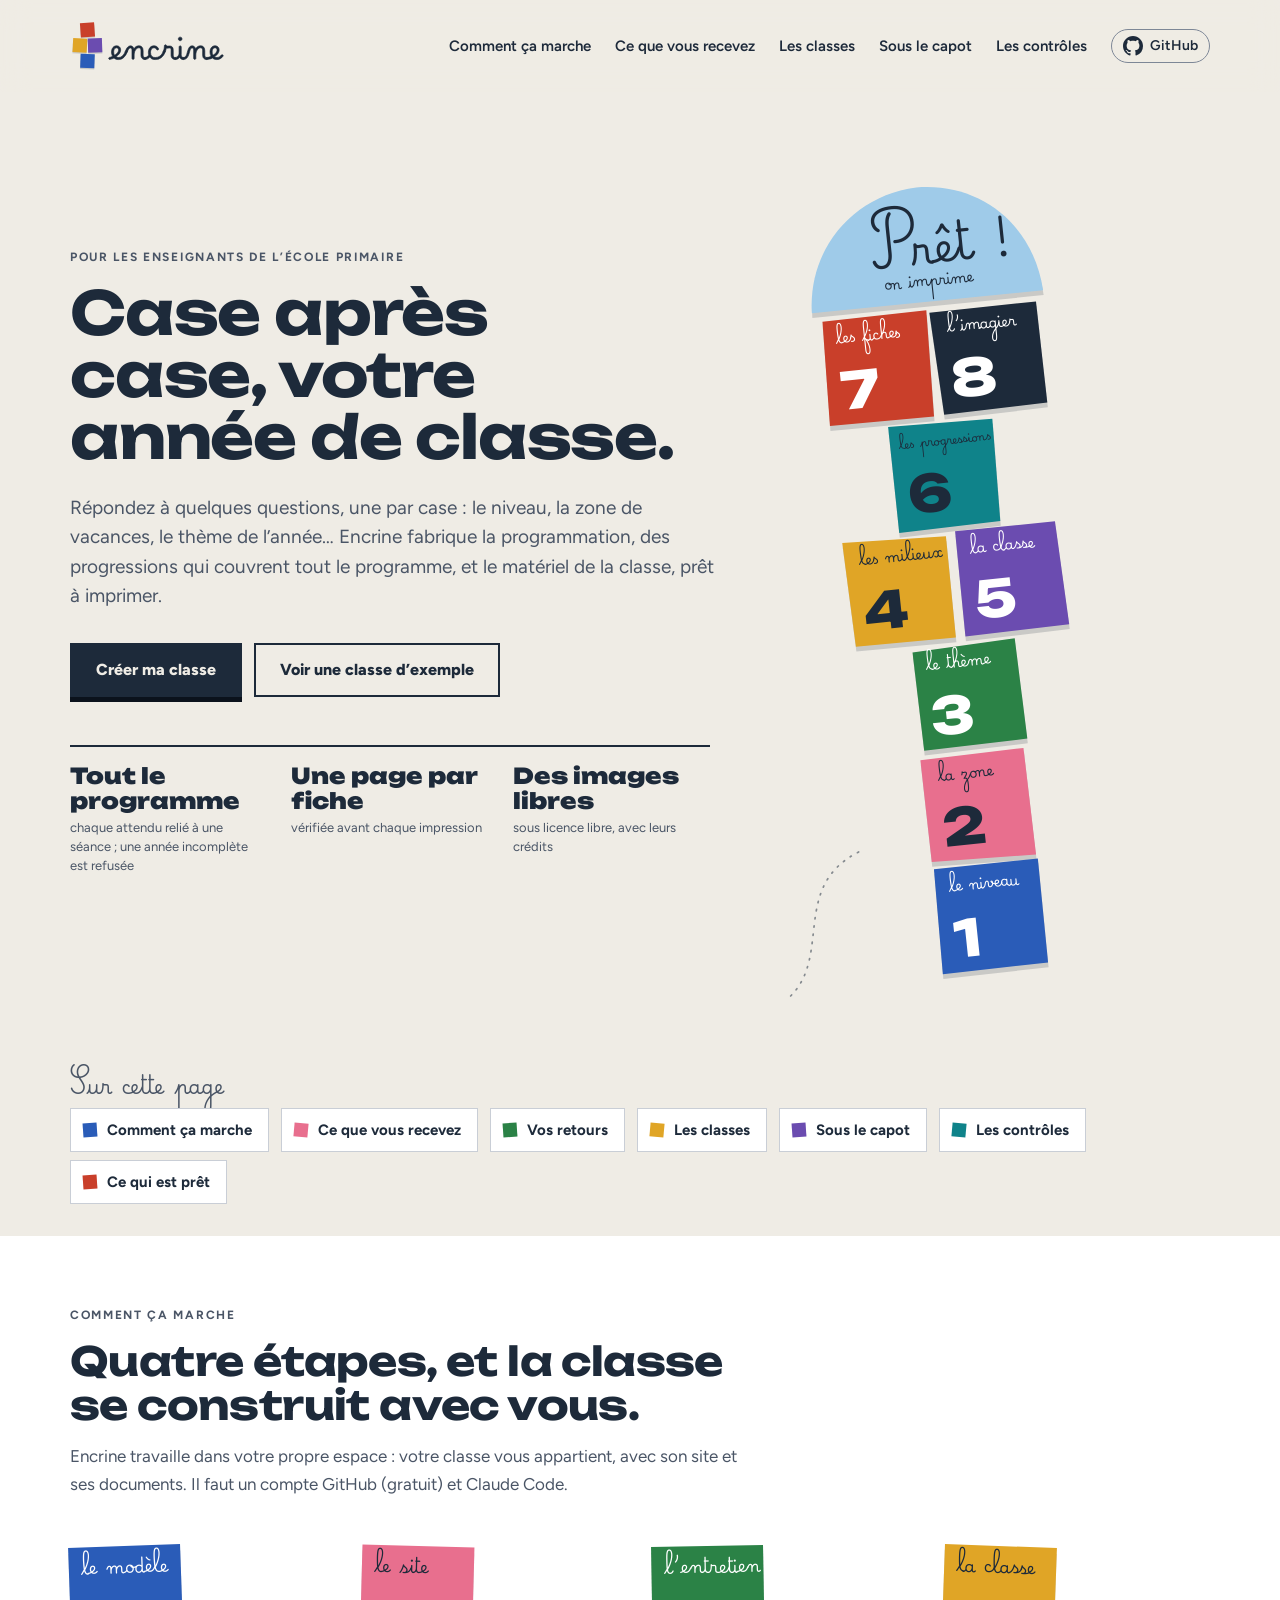
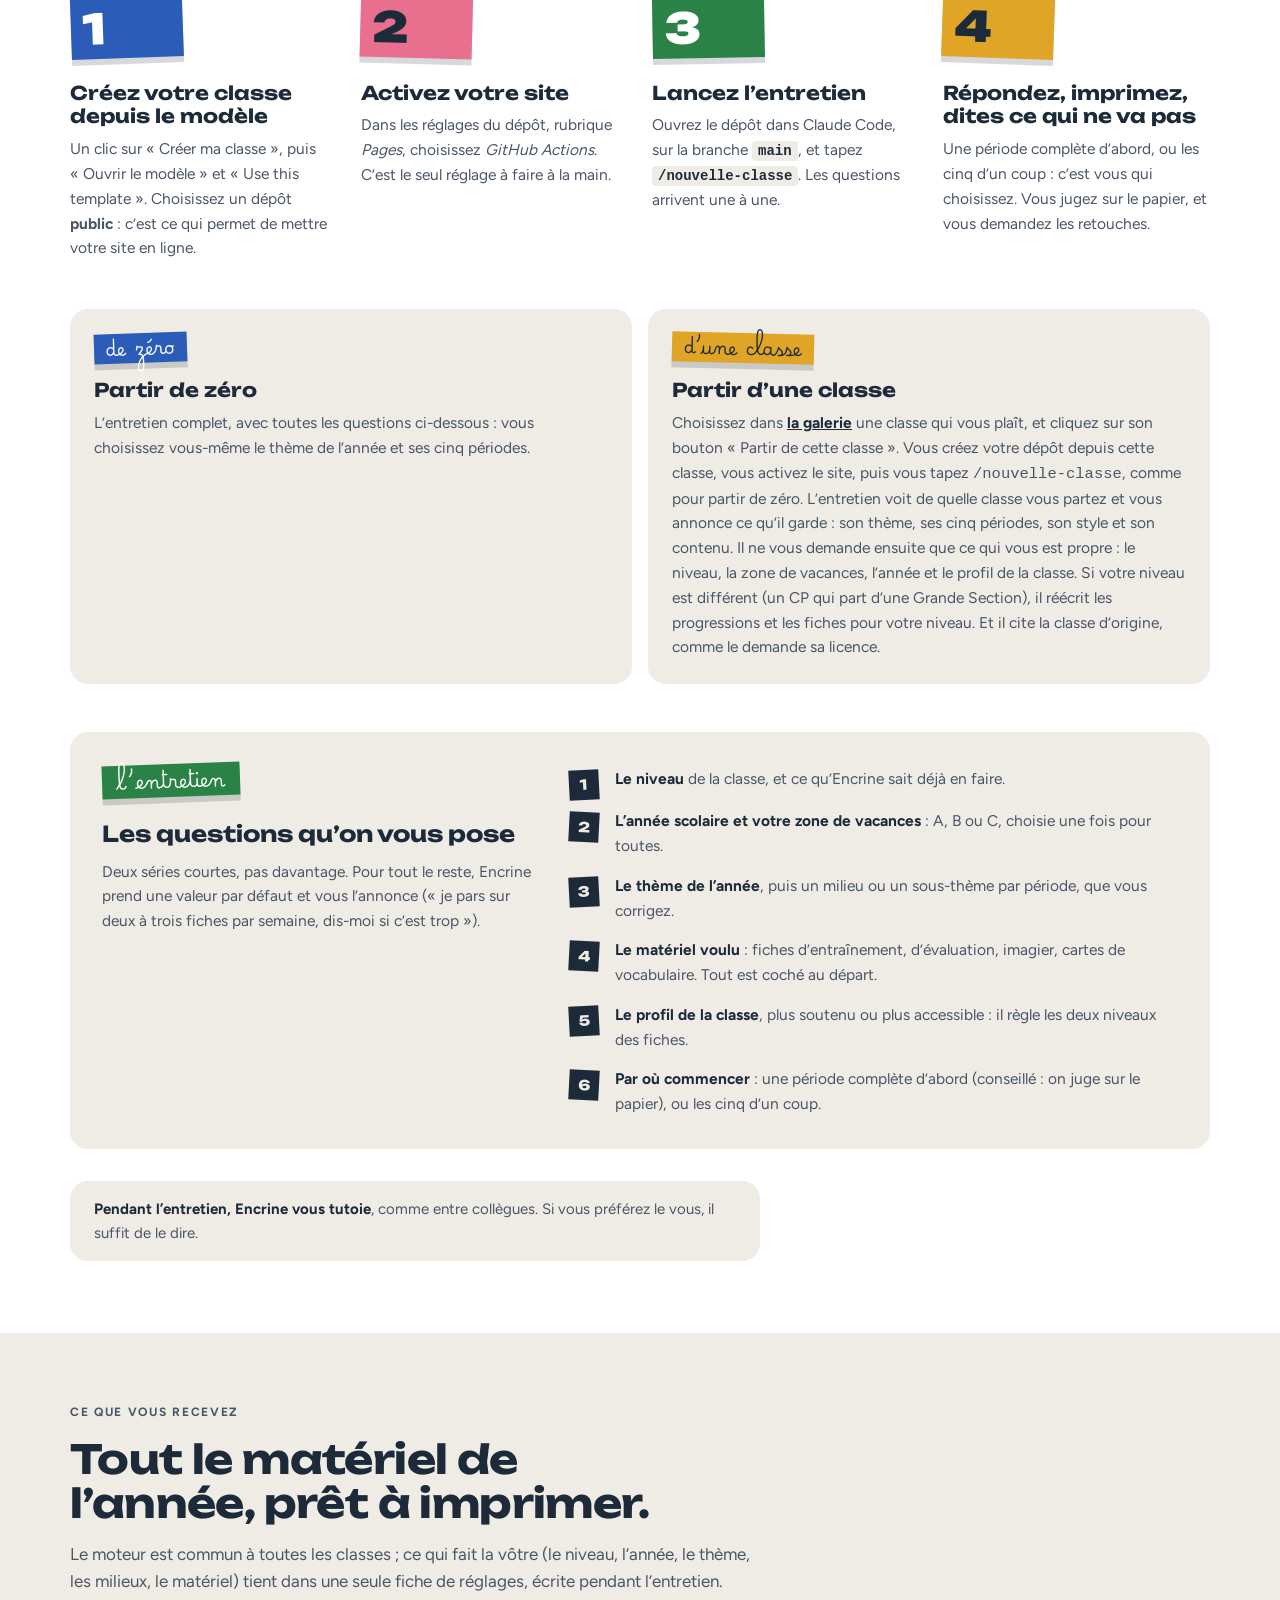
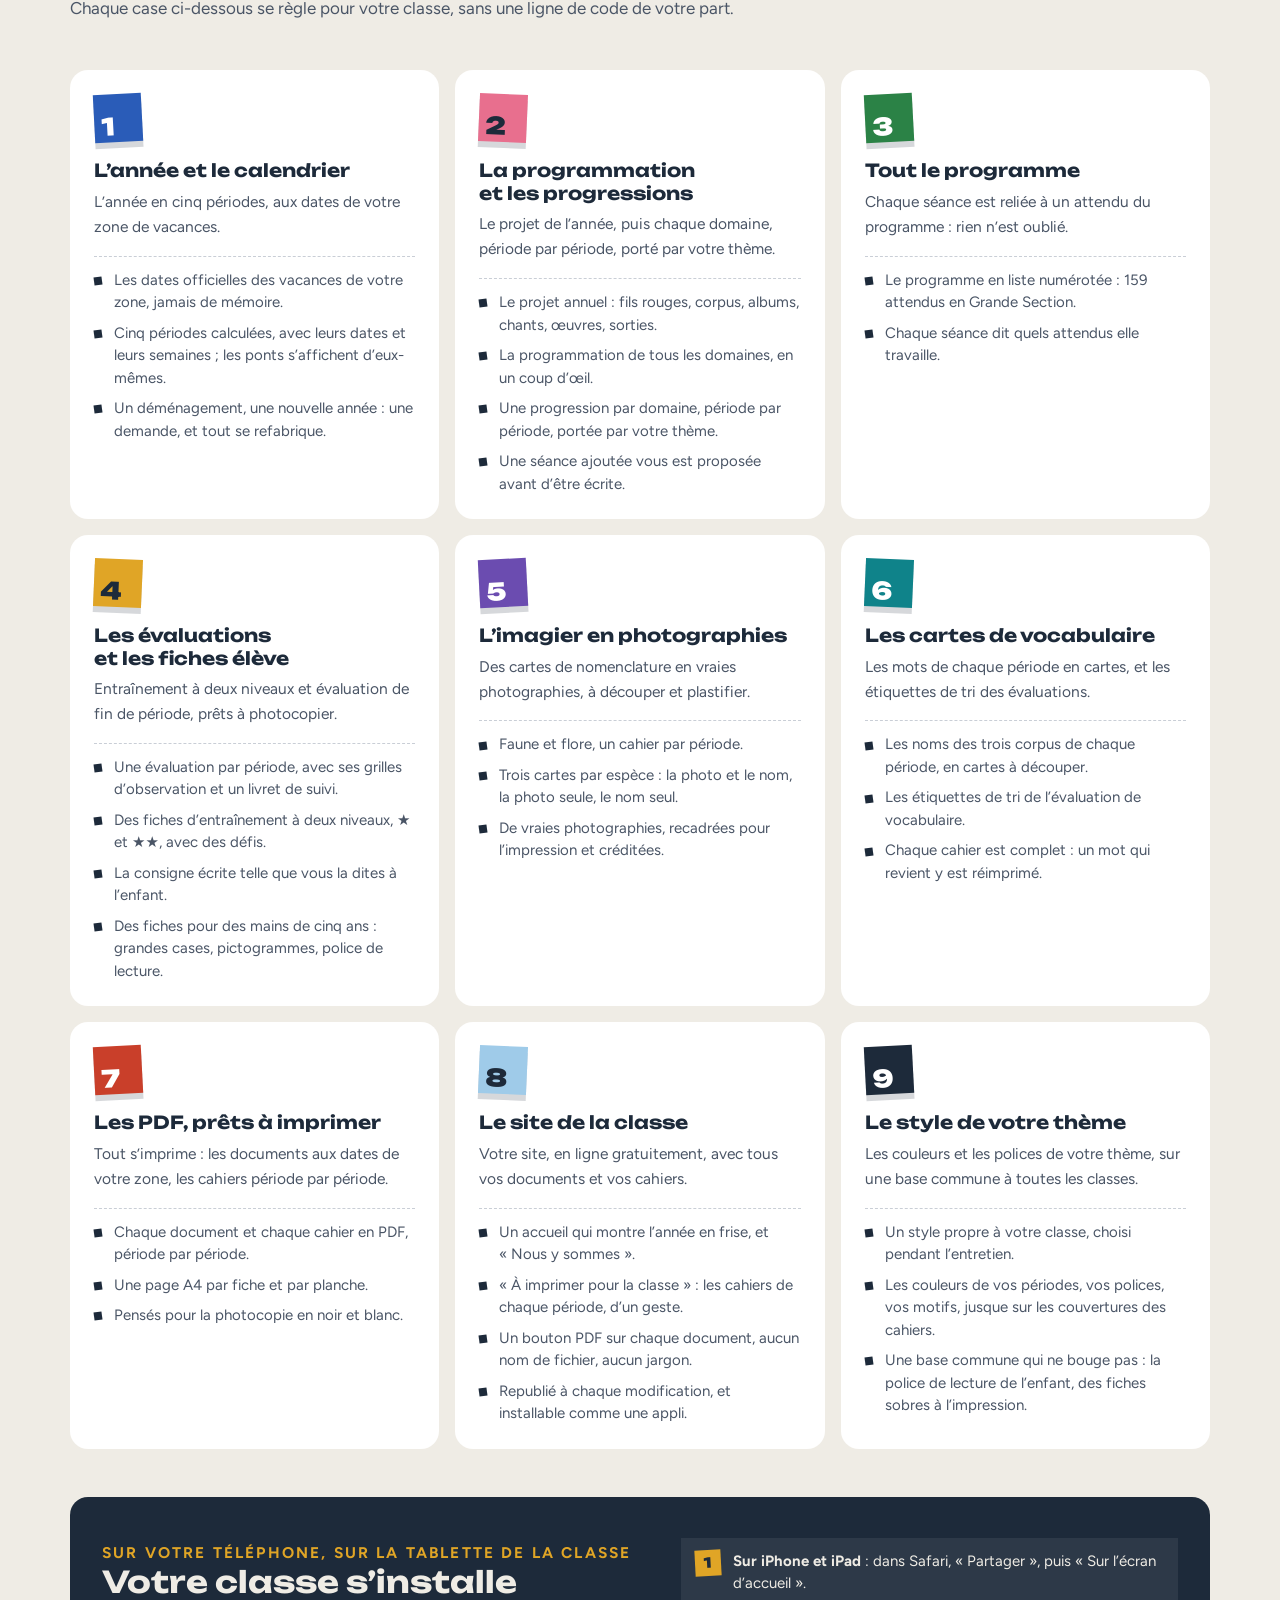
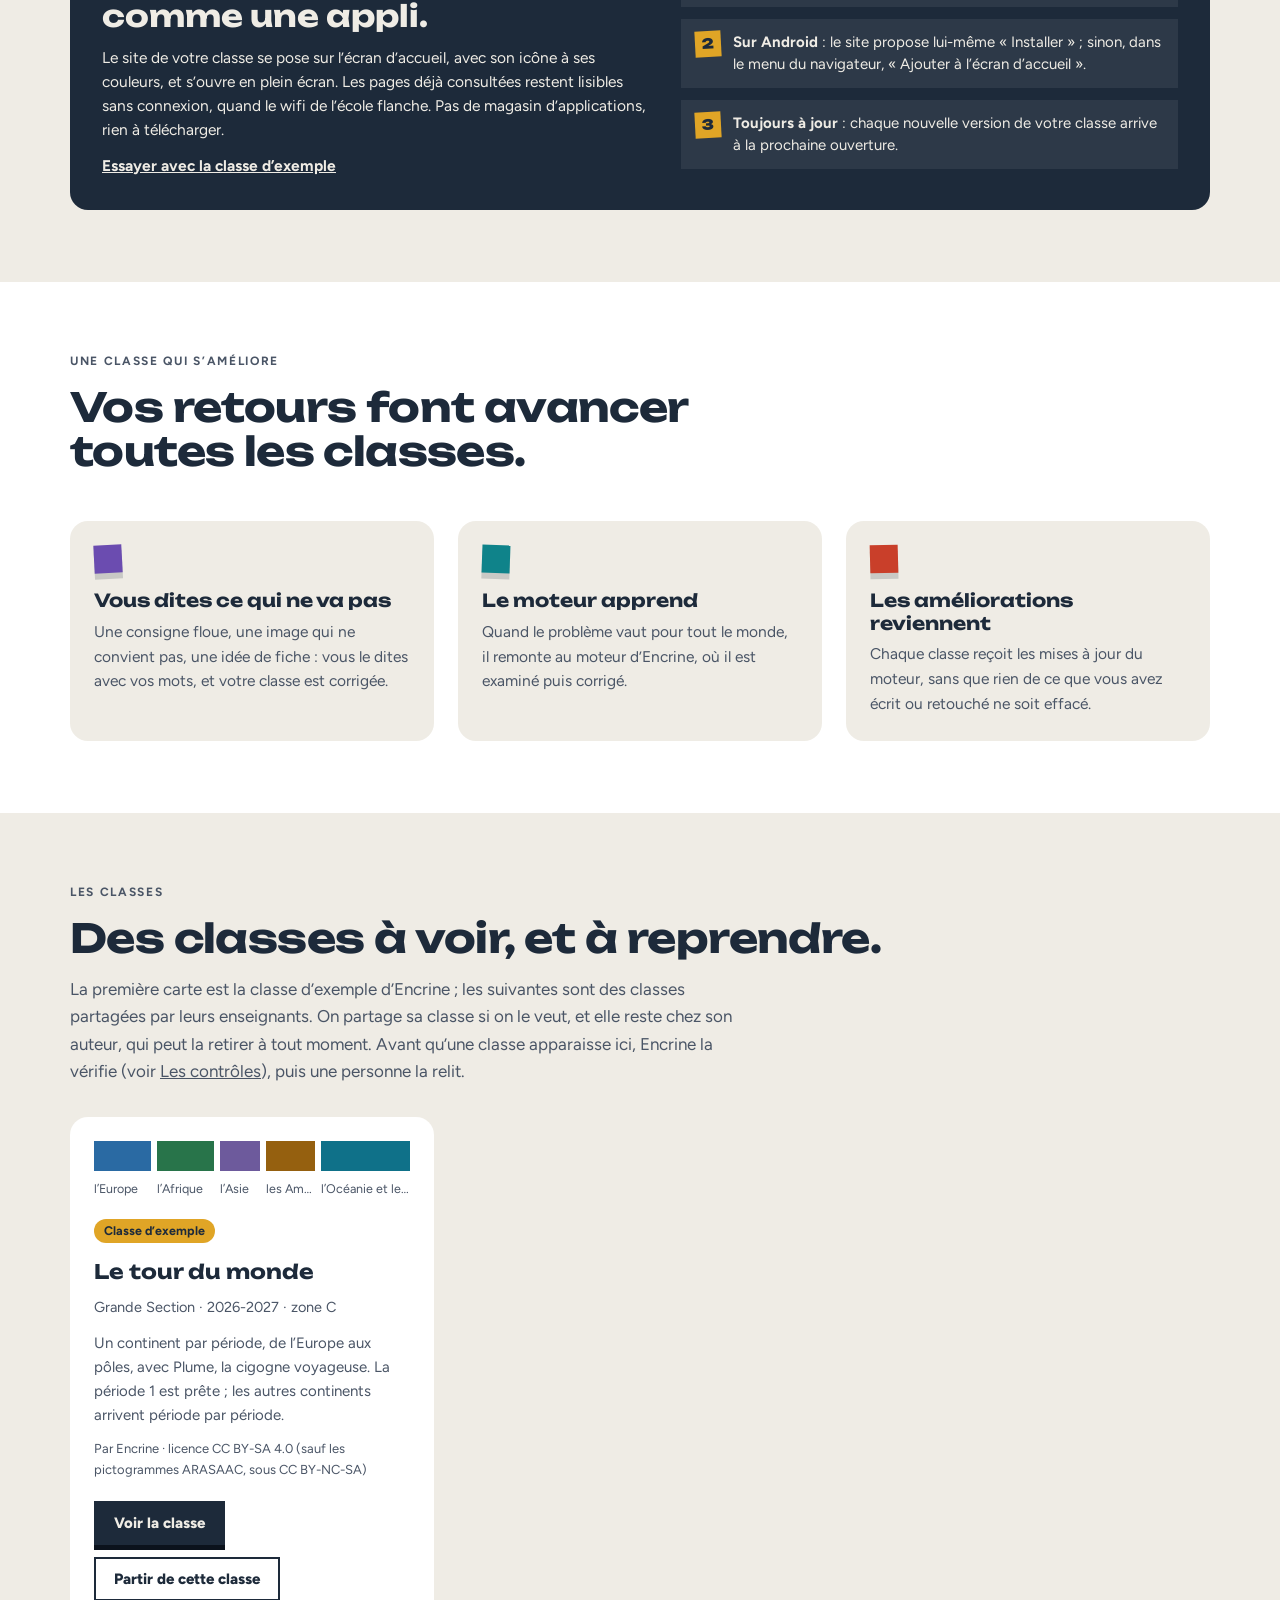
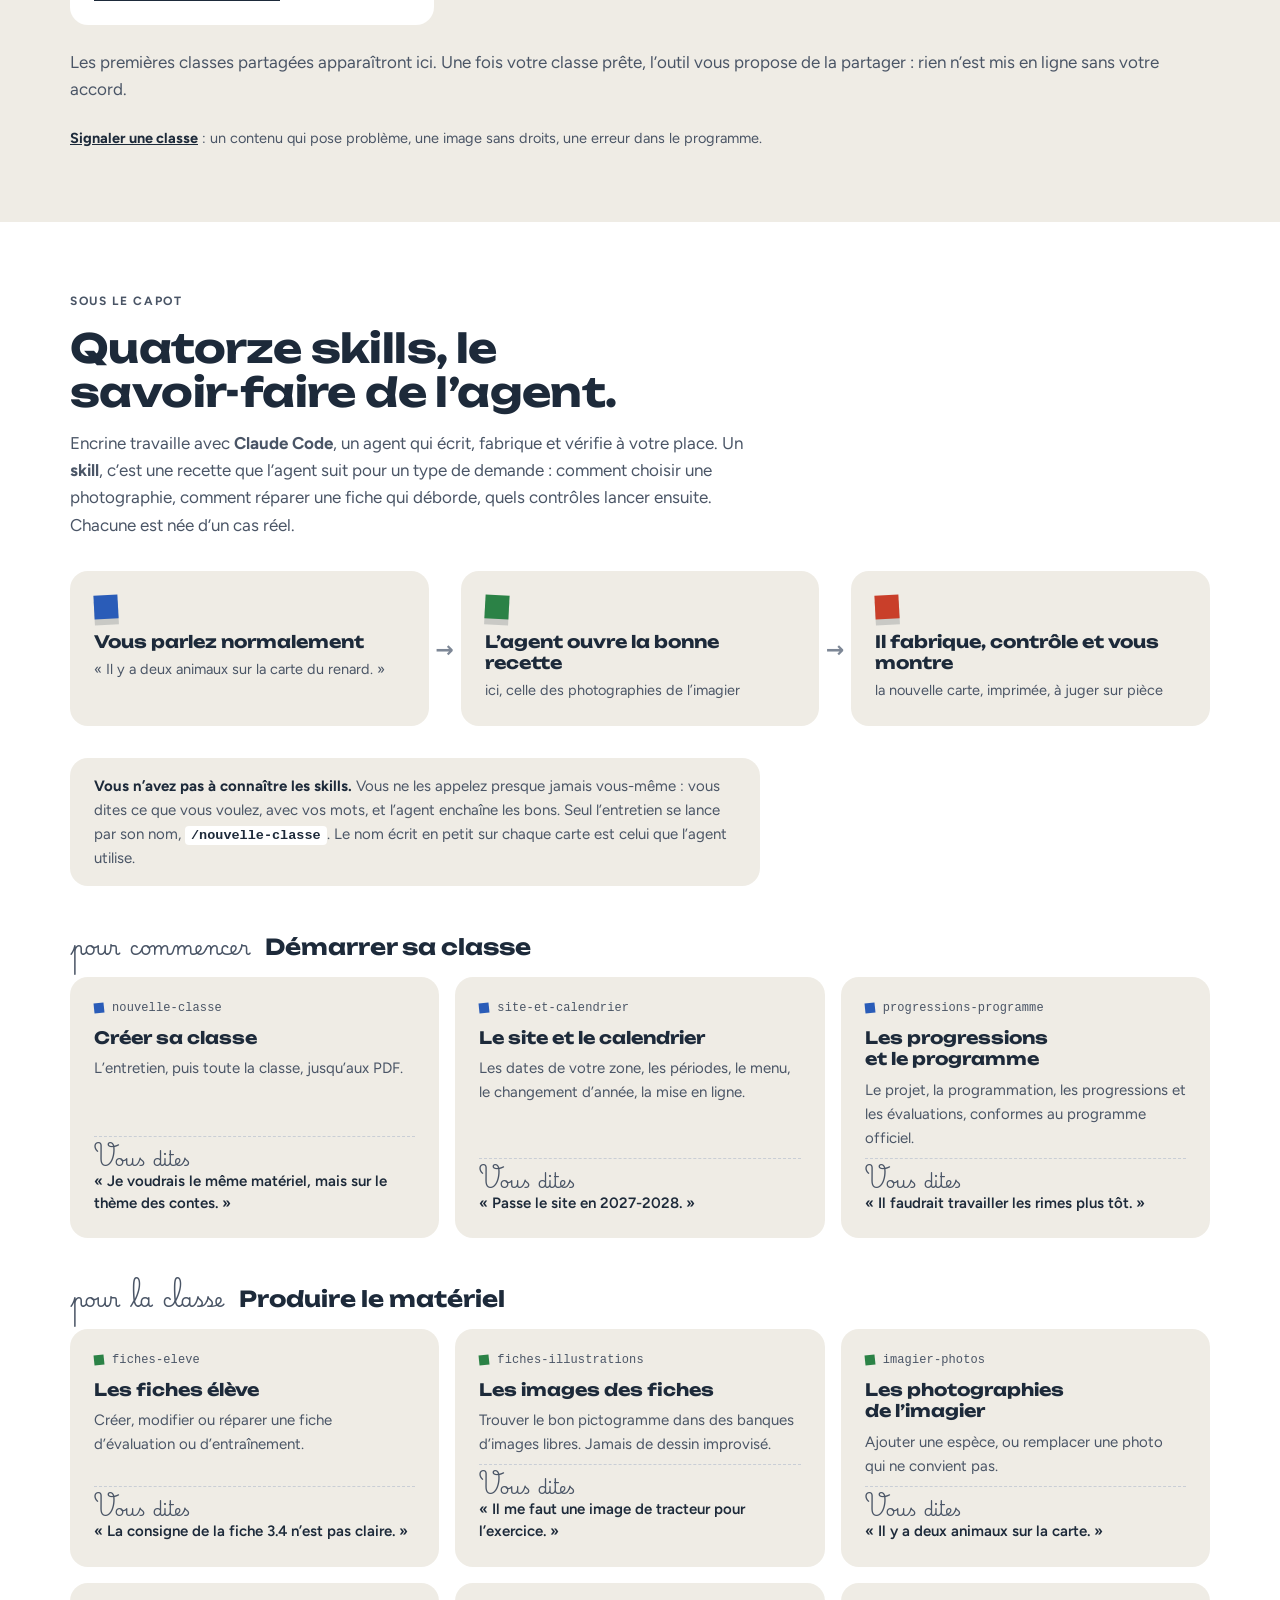
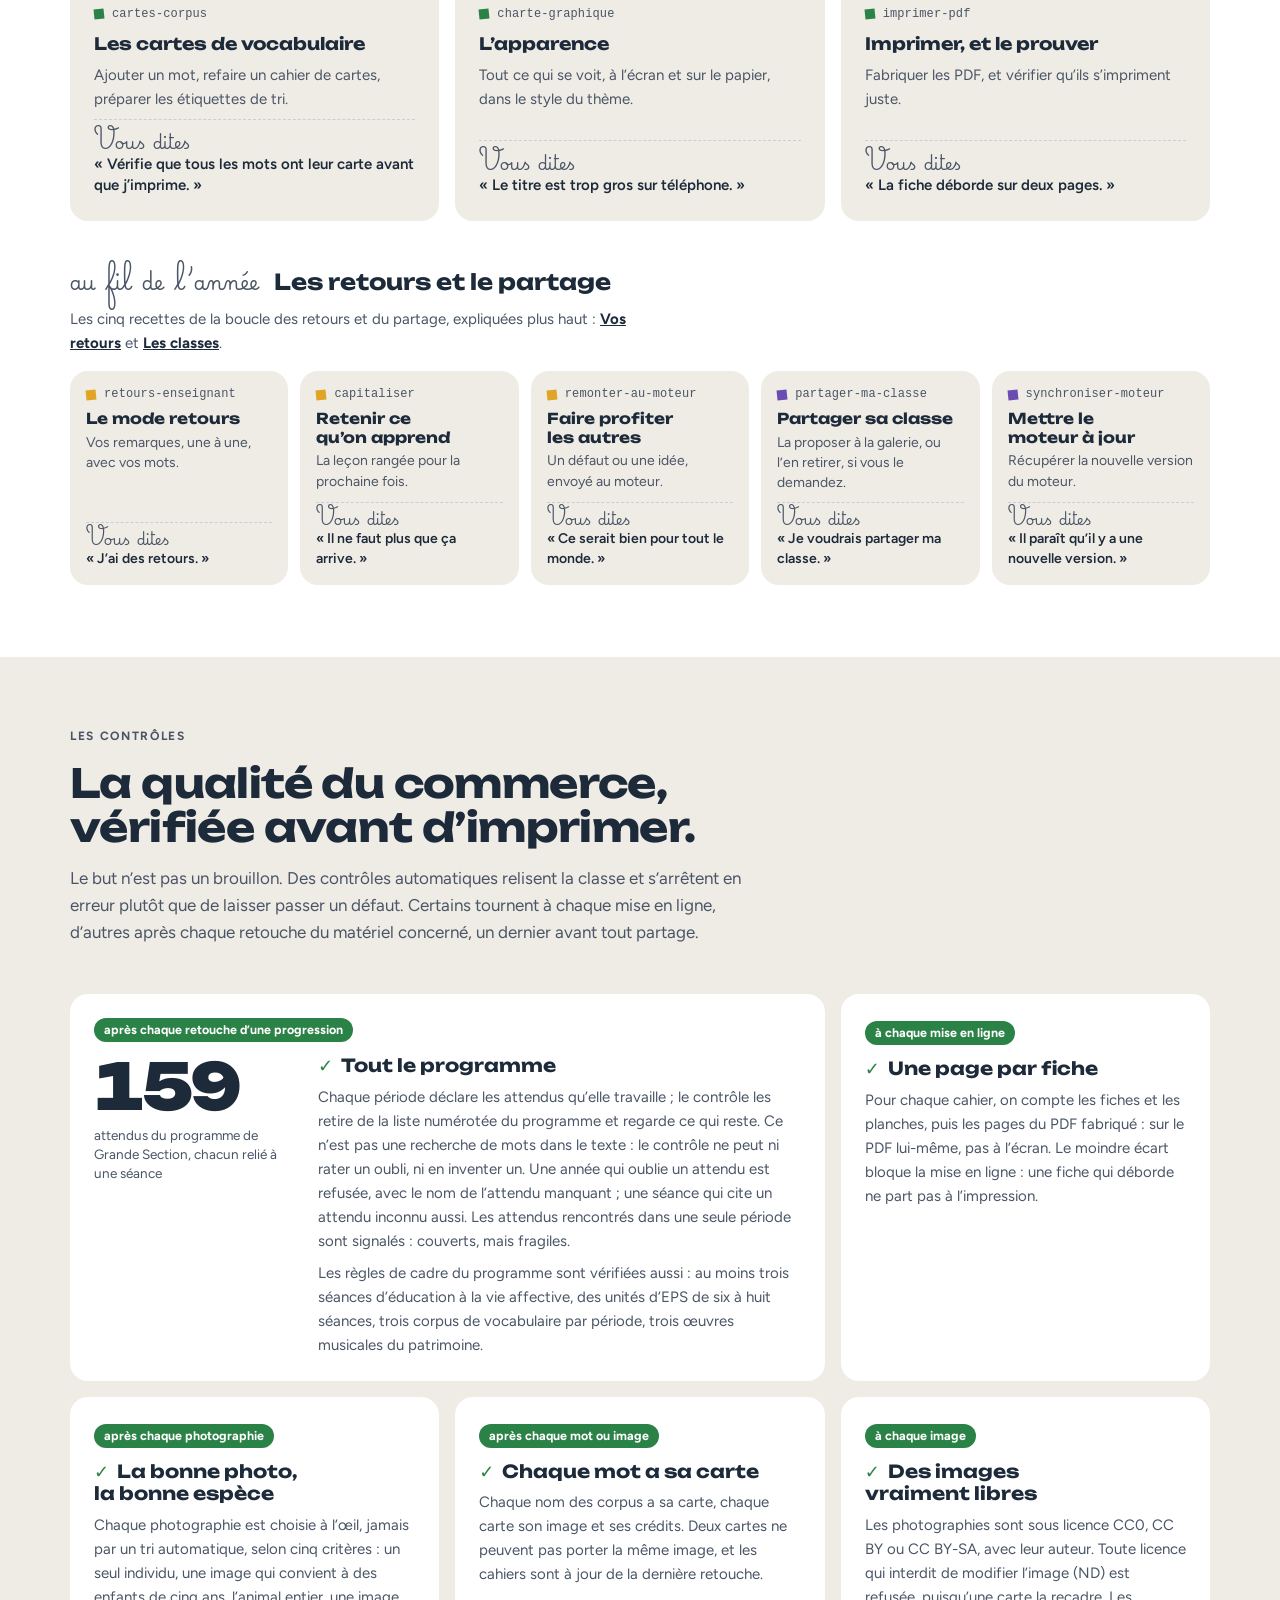
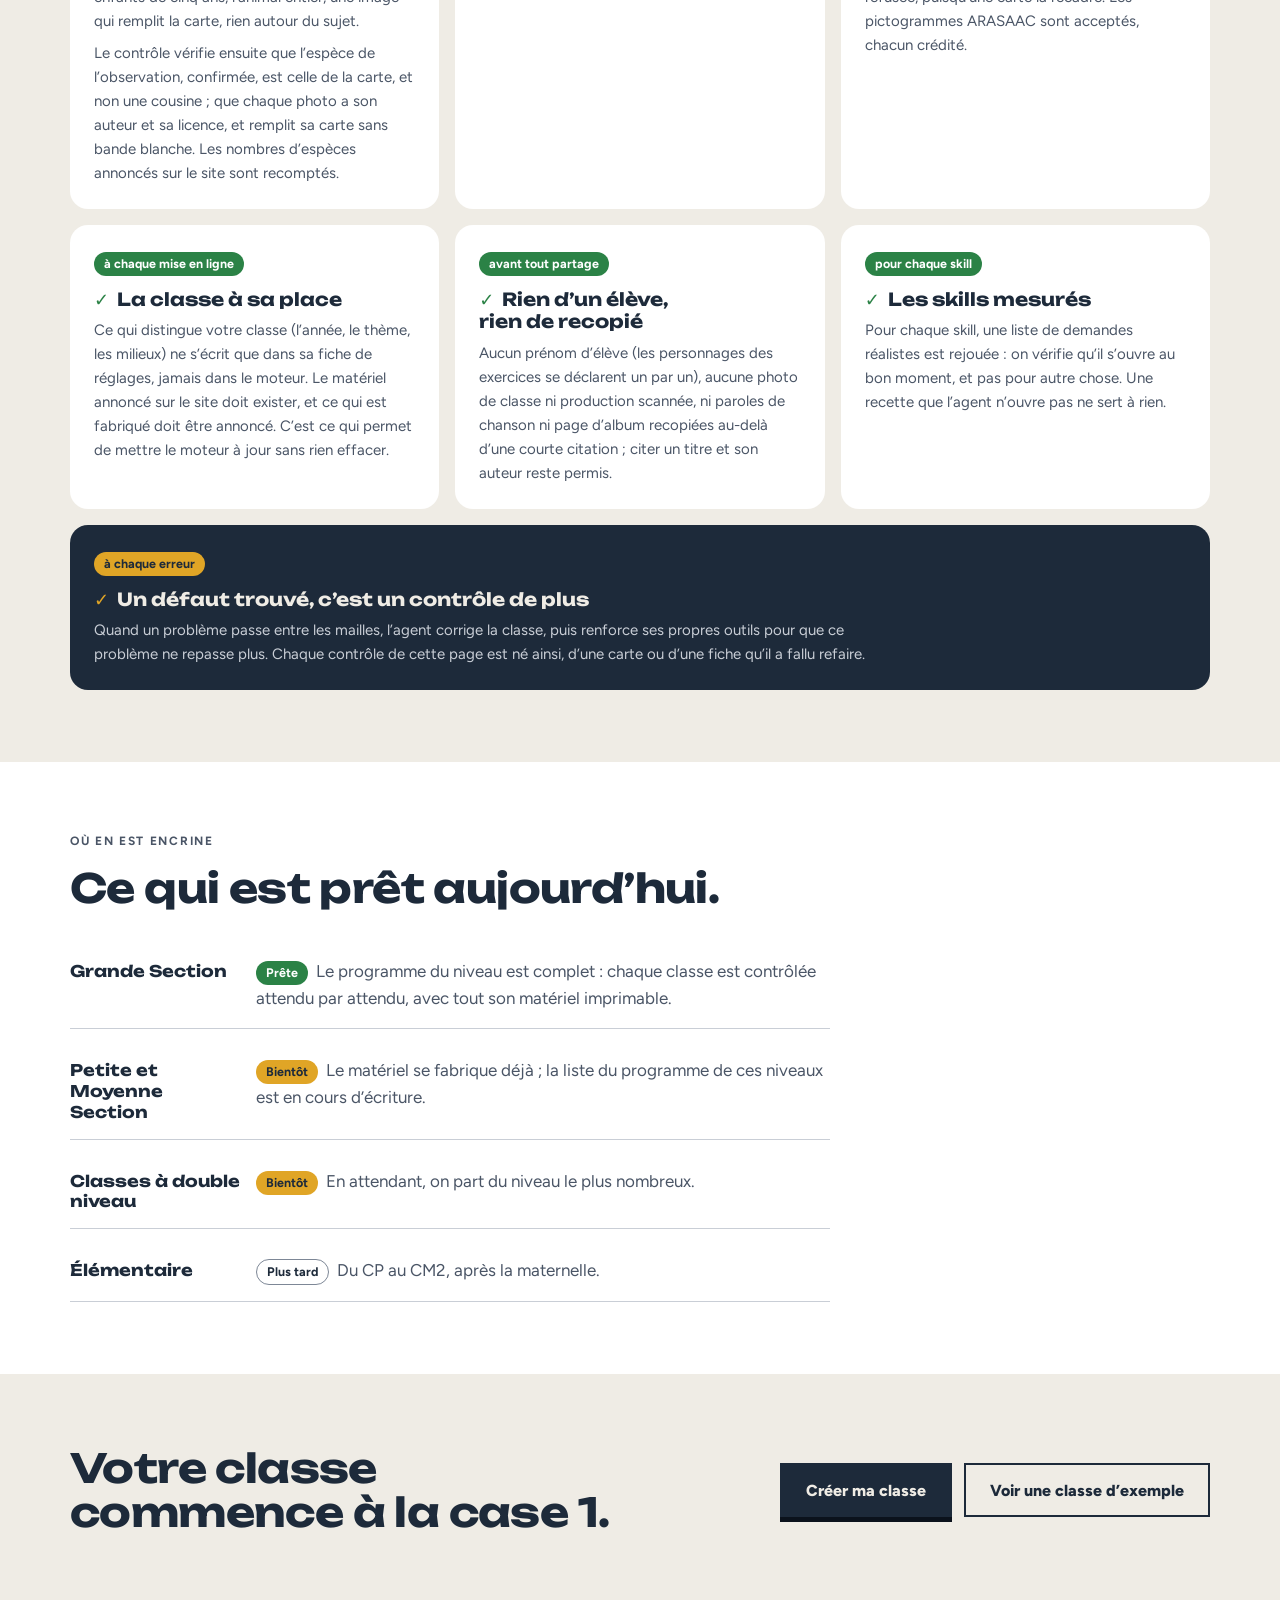
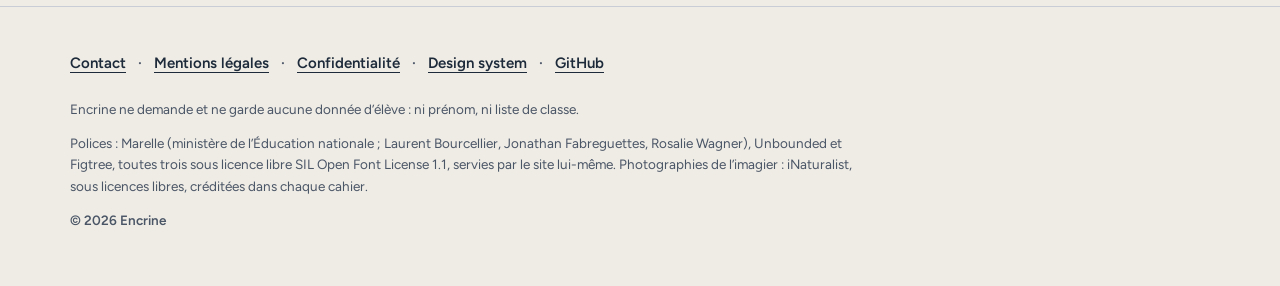
==== commit 54a27214: "Téléphone : la marelle en filigrane, un burger, un seul sommaire Sur téléphone et tablette seulement" ====
--- a/index.html
+++ b/index.html
@@ -46,14 +46,14 @@
         <div><b>Des images libres</b><small>sous licence libre, avec leurs crédits</small></div>
       </div>
     </div>
-    <div class="parcours-heros">
+    <div class="parcours-heros" aria-hidden="true">
       <svg viewBox="-330 -1240 640 1300" role="img" aria-labelledby="parcours-titre"><title id="parcours-titre">Le parcours de la classe : huit cases, de « le niveau » à « l’imagier », jusqu’à « Prêt ! on imprime ».</title><path class="pointille" d="M -300 40 C -240 -20, -300 -120, -200 -170"/><g transform="rotate(-6)"><path class="ombre-svg" transform="translate(0 7)" d="M-76 -153 L76 -153 L75 -1 L-79 0Z"/><path class="ombre-svg" transform="translate(0 7)" d="M-79 -313 L72 -315 L74 -159 L-78 -164Z"/><path class="ombre-svg" transform="translate(0 7)" d="M-74 -470 L76 -475 L79 -328 L-72 -326Z"/><path class="ombre-svg" transform="translate(0 7)" d="M-159 -639 L-8 -633 L-9 -485 L-155 -487Z"/><path class="ombre-svg" transform="translate(0 7)" d="M6 -639 L152 -638 L157 -487 L5 -485Z"/><path class="ombre-svg" transform="translate(0 7)" d="M-75 -800 L77 -796 L73 -647 L-75 -645Z"/><path class="ombre-svg" transform="translate(0 7)" d="M-154 -962 L-2 -963 L-7 -808 L-159 -810Z"/><path class="ombre-svg" transform="translate(0 7)" d="M2 -959 L158 -959 L159 -811 L8 -809Z"/><path class="ombre-svg" transform="translate(0 7)" d="M-168 -976 C -164 -1070, -90 -1140, 2 -1142 C 96 -1140, 166 -1070, 170 -974 Z"/><path class="c-bleu" d="M-76 -153 L76 -153 L75 -1 L-79 0Z"/><path class="c-rose" d="M-79 -313 L72 -315 L74 -159 L-78 -164Z"/><path class="c-vert" d="M-74 -470 L76 -475 L79 -328 L-72 -326Z"/><path class="c-ocre" d="M-159 -639 L-8 -633 L-9 -485 L-155 -487Z"/><path class="c-violet" d="M6 -639 L152 -638 L157 -487 L5 -485Z"/><path class="c-turquoise" d="M-75 -800 L77 -796 L73 -647 L-75 -645Z"/><path class="c-rouge" d="M-154 -962 L-2 -963 L-7 -808 L-159 -810Z"/><path class="c-encre" d="M2 -959 L158 -959 L159 -811 L8 -809Z"/><path class="c-ciel" d="M-168 -976 C -164 -1070, -90 -1140, 2 -1142 C 96 -1140, 166 -1070, 170 -974 Z"/><text class="t-chiffre t-clair" x="-57" y="-22">1</text><text class="t-etiquette t-clair" x="-57" y="-118">le niveau</text><text class="t-chiffre t-sombre" x="-57" y="-184">2</text><text class="t-etiquette t-sombre" x="-57" y="-280">la zone</text><text class="t-chiffre t-clair" x="-57" y="-346">3</text><text class="t-etiquette t-clair" x="-57" y="-442">le thème</text><text class="t-chiffre t-sombre" x="-138" y="-508">4</text><text class="t-etiquette t-sombre" x="-138" y="-604">les milieux</text><text class="t-chiffre t-clair" x="24" y="-508">5</text><text class="t-etiquette t-clair" x="24" y="-604">la classe</text><text class="t-chiffre t-sombre" x="-57" y="-670">6</text><text class="t-etiquette t-etiquette--long t-sombre" x="-62" y="-766">les progressions</text><text class="t-chiffre t-clair" x="-138" y="-832">7</text><text class="t-etiquette t-clair" x="-138" y="-928">les fiches</text><text class="t-chiffre t-clair" x="24" y="-832">8</text><text class="t-etiquette t-clair" x="24" y="-928">l’imagier</text><text class="t-pret t-sombre" x="-74" y="-1030">Prêt !</text><text class="t-etiquette t-sombre" x="-58" y="-998">on imprime</text></g></svg>
     </div>
   </div>
 </section>
 
 
-<nav class="sommaire" aria-label="Sur cette page">
+<nav class="sommaire sommaire--accueil" aria-label="Sur cette page">
   <div class="cadre">
     <p class="sommaire__titre">Sur cette page</p>
     <ol class="sommaire__liste">
--- a/styles.css
+++ b/styles.css
@@ -53,7 +53,7 @@
   --case-rouge: #c93f2a;
   --case-ocre: #e0a526;
   --case-vert: #2b8246;
-  --case-turquoise: #12a0a8;
+  --case-turquoise: #0f838a;
   --case-bleu: #2a5cb8;
   --case-violet: #6b4cb0;
   --case-rose: #e86f8e;
@@ -137,7 +137,7 @@
 .entete .cadre { display: flex; align-items: center; justify-content: space-between; gap: var(--pas-5); height: var(--entete-haut); }
 .entete .cadre > * { transition: transform .2s ease; }
 .entete--descendu .cadre > * { transform: translateY(calc(var(--entete-retrait) / 2)); }
-.entete__temoin { position: absolute; top: 0; left: 0; width: 1px; height: var(--entete-retrait); pointer-events: none; }
+.entete__temoin { position: absolute; top: 0; left: 0; width: 1px; height: max(var(--entete-retrait), 8px); pointer-events: none; }
 .marque { display: inline-flex; line-height: 0; }
 .marque img { height: 52px; width: auto; transform-origin: left center; transition: transform .2s ease; }
 .entete--descendu .marque img { transform: scale(.8); }
@@ -420,21 +420,25 @@
   .entretien { grid-template-columns: 1fr; gap: var(--pas-5); }
   .mecanique { grid-template-columns: 1fr; }
   .mecanique li:not(:last-child)::after { content: "↓"; right: auto; left: 50%; top: auto; bottom: -16px; transform: translate(-50%, 50%); }
-  .parcours-heros { max-width: 180px; }   /* sous le texte, deux fois plus petite : le titre et les boutons d’abord */
+  /* La marelle en filigrane, derrière le texte du haut de page : décorative, très atténuée. */
+  .heros { overflow: hidden; overflow: clip; }
+  .heros .cadre { position: relative; }
+  .heros__texte { position: relative; z-index: 1; }
+  .parcours-heros { position: absolute; top: 8px; right: -40px; width: 400px; max-width: none; opacity: var(--filigrane, .09); pointer-events: none; user-select: none; }
   .etapes { grid-template-columns: repeat(2, minmax(0, 1fr)); row-gap: var(--pas-7); }
     .boucle { grid-template-columns: 1fr; }
 }
 @media (max-width: 640px) {
   body { font-size: 16px; }
   .nav a:not(.bouton):not(.nav__github) { display: none; }
-  :root { --entete-haut: 64px; --entete-retrait: 8px; }
+  :root { --entete-haut: 64px; }
   .marque img { height: 40px; }
   .nav { gap: var(--pas-4); }
   .section { --section-marge: 52px; }
   .chiffres { grid-template-columns: 1fr; gap: var(--pas-4); }
   .etapes { grid-template-columns: 1fr; }
   .etat div { grid-template-columns: 1fr; gap: 4px; }
-  .parcours-heros { max-width: 140px; }
+  .parcours-heros { right: -70px; width: 360px; }
   .heros .cadre { padding-block: 16px 48px; gap: var(--pas-5); }
   .heros .chapeau { margin: var(--pas-4) 0 var(--pas-5); font-size: 17.5px; }
   .cadre { padding-left: max(16px, env(safe-area-inset-left, 0px)); padding-right: max(16px, env(safe-area-inset-right, 0px)); }
@@ -670,22 +674,28 @@
  * panneau sont posés par site.js. */
 .nav__menu { display: none; position: relative; align-items: center; gap: 9px; min-height: 44px; padding: 0 14px 0 12px; border: 0; background: transparent; color: var(--ardoise); font: 700 14px/1 var(--font-texte); cursor: pointer; }
 .nav__menu::before { content: ""; position: absolute; inset: 5px 0; border: 1.5px solid var(--ardoise); border-radius: 999px; }
-.nav__cases { position: relative; display: block; width: 18px; height: 18px; flex: none; }
-.nav__cases i { position: absolute; width: 8px; height: 8px; }
-.nav__cases i:nth-child(1) { left: 0; top: 0; background: var(--case-rouge); transform: rotate(-3deg); }
-.nav__cases i:nth-child(2) { right: 0; top: 0; background: var(--case-ocre); transform: rotate(2.5deg); }
-.nav__cases i:nth-child(3) { left: 5px; bottom: 0; background: var(--case-bleu); transform: rotate(-1.5deg); }
-@media (max-width: 1100px) { .nav__menu { display: inline-flex; } .nav { gap: var(--pas-2); } }
-@media (max-width: 380px) { .nav a.nav__github span { position: absolute; width: 1px; height: 1px; overflow: hidden; clip: rect(0 0 0 0); white-space: nowrap; } .nav a.nav__github { padding: 0 12px; } }
+/* Le burger : trois traits. */
+.nav__burger { display: grid; gap: 4px; width: 18px; flex: none; }
+.nav__burger i { display: block; height: 2px; border-radius: 1px; background: currentColor; }
+/* Là où le menu remplace la navigation : le logo à gauche, le bouton à droite ;
+   GitHub passe dans le panneau, et le sommaire de l'accueil s'efface (le menu le reprend). */
+@media (max-width: 1100px) {
+  .nav__menu { display: inline-flex; }
+  .entete .nav a.nav__github { display: none; }
+  .sommaire--accueil { display: none; }
+  /* Sur téléphone et tablette, l'en-tête garde sa taille en défilant : seuls le filet et le fond. */
+  :root { --entete-retrait: 0px; }
+  .entete--descendu .marque img { transform: none; }
+}
 .menu { width: min(420px, calc(100vw - 24px)); max-width: none; max-height: calc(100dvh - 24px); margin: 12px 12px auto auto; padding: var(--pas-5); border: 0; border-radius: var(--angle-carte); background: var(--feuille); color: var(--ardoise); box-shadow: 0 10px 0 rgba(29, 42, 58, 0.25); overflow: auto; overscroll-behavior: contain; }
 .menu::backdrop { background: rgba(20, 28, 39, 0.55); }
 .menu__tete { display: flex; align-items: center; justify-content: space-between; gap: var(--pas-3); }
 .menu__titre { margin: 0; font: 400 22px/1.1 var(--font-cursive); color: var(--ardoise-douce); }
 .menu .partir__fermer { margin: -6px -10px 0 0; }
-.menu__liste { list-style: none; margin: var(--pas-4) 0 0; padding: 0; display: grid; gap: var(--pas-2); }
-.menu__liste a { display: flex; align-items: center; gap: 12px; min-height: 48px; padding: 0 14px 0 12px; background: var(--craie); border: 1.5px solid var(--trait); font-weight: 700; font-size: 16px; text-decoration: none; }
-.menu__liste a:hover { border-color: var(--ardoise); }
-.menu__liste li:nth-child(even) .sommaire__case { transform: rotate(5deg); }
+.menu__liste { list-style: none; margin: var(--pas-3) 0 0; padding: 0; }
+.menu__liste li + li { border-top: 1px solid var(--trait); }
+.menu__liste a { display: flex; align-items: center; min-height: 50px; font-weight: 700; font-size: 17px; text-decoration: none; }
+.menu__liste a:hover { text-decoration: underline; text-underline-offset: 4px; }
 .menu__actions { display: flex; flex-wrap: wrap; align-items: center; gap: var(--pas-3); margin-top: var(--pas-5); padding-top: var(--pas-4); border-top: 1.5px dashed var(--trait); }
 .menu__actions .bouton { flex: 1 1 auto; }
 .menu__actions .nav__github { position: relative; display: inline-flex; align-items: center; gap: 7px; min-height: 44px; padding: 0 14px; font-weight: 600; font-size: 14px; text-decoration: none; }
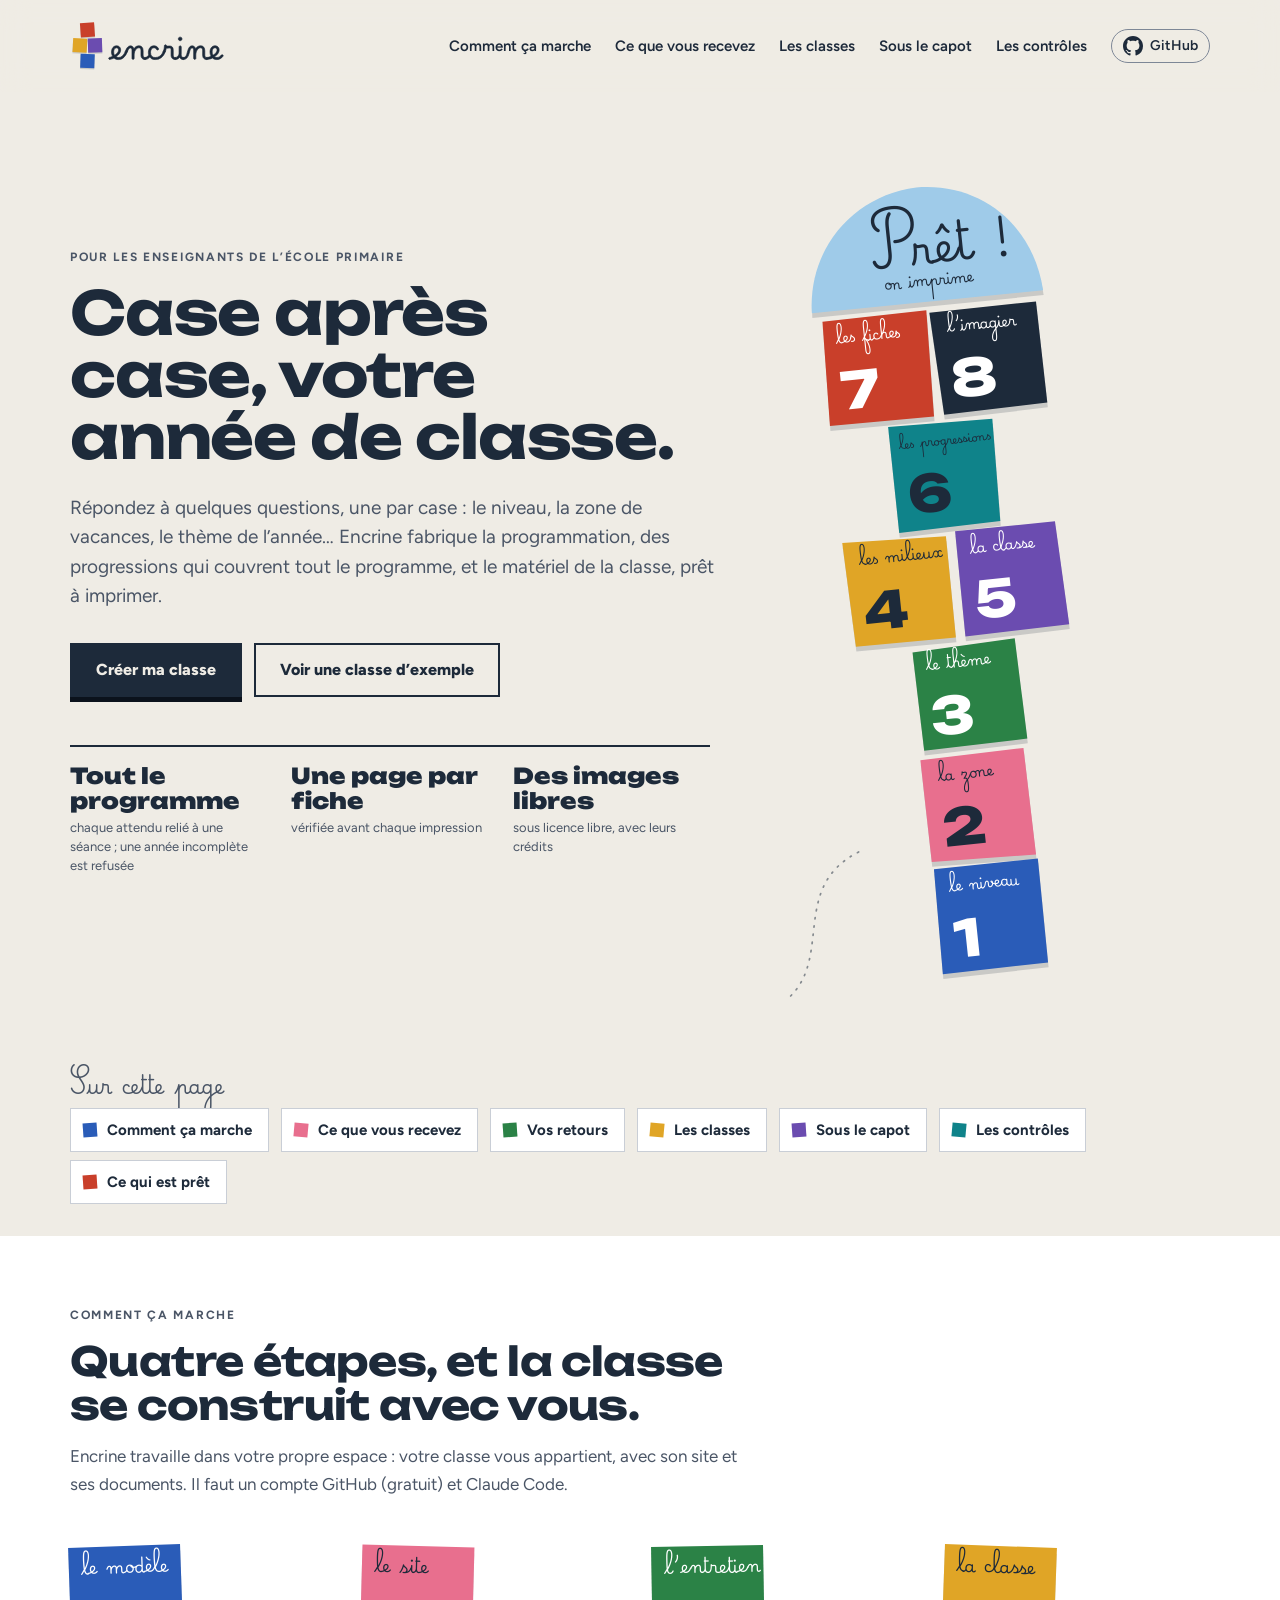
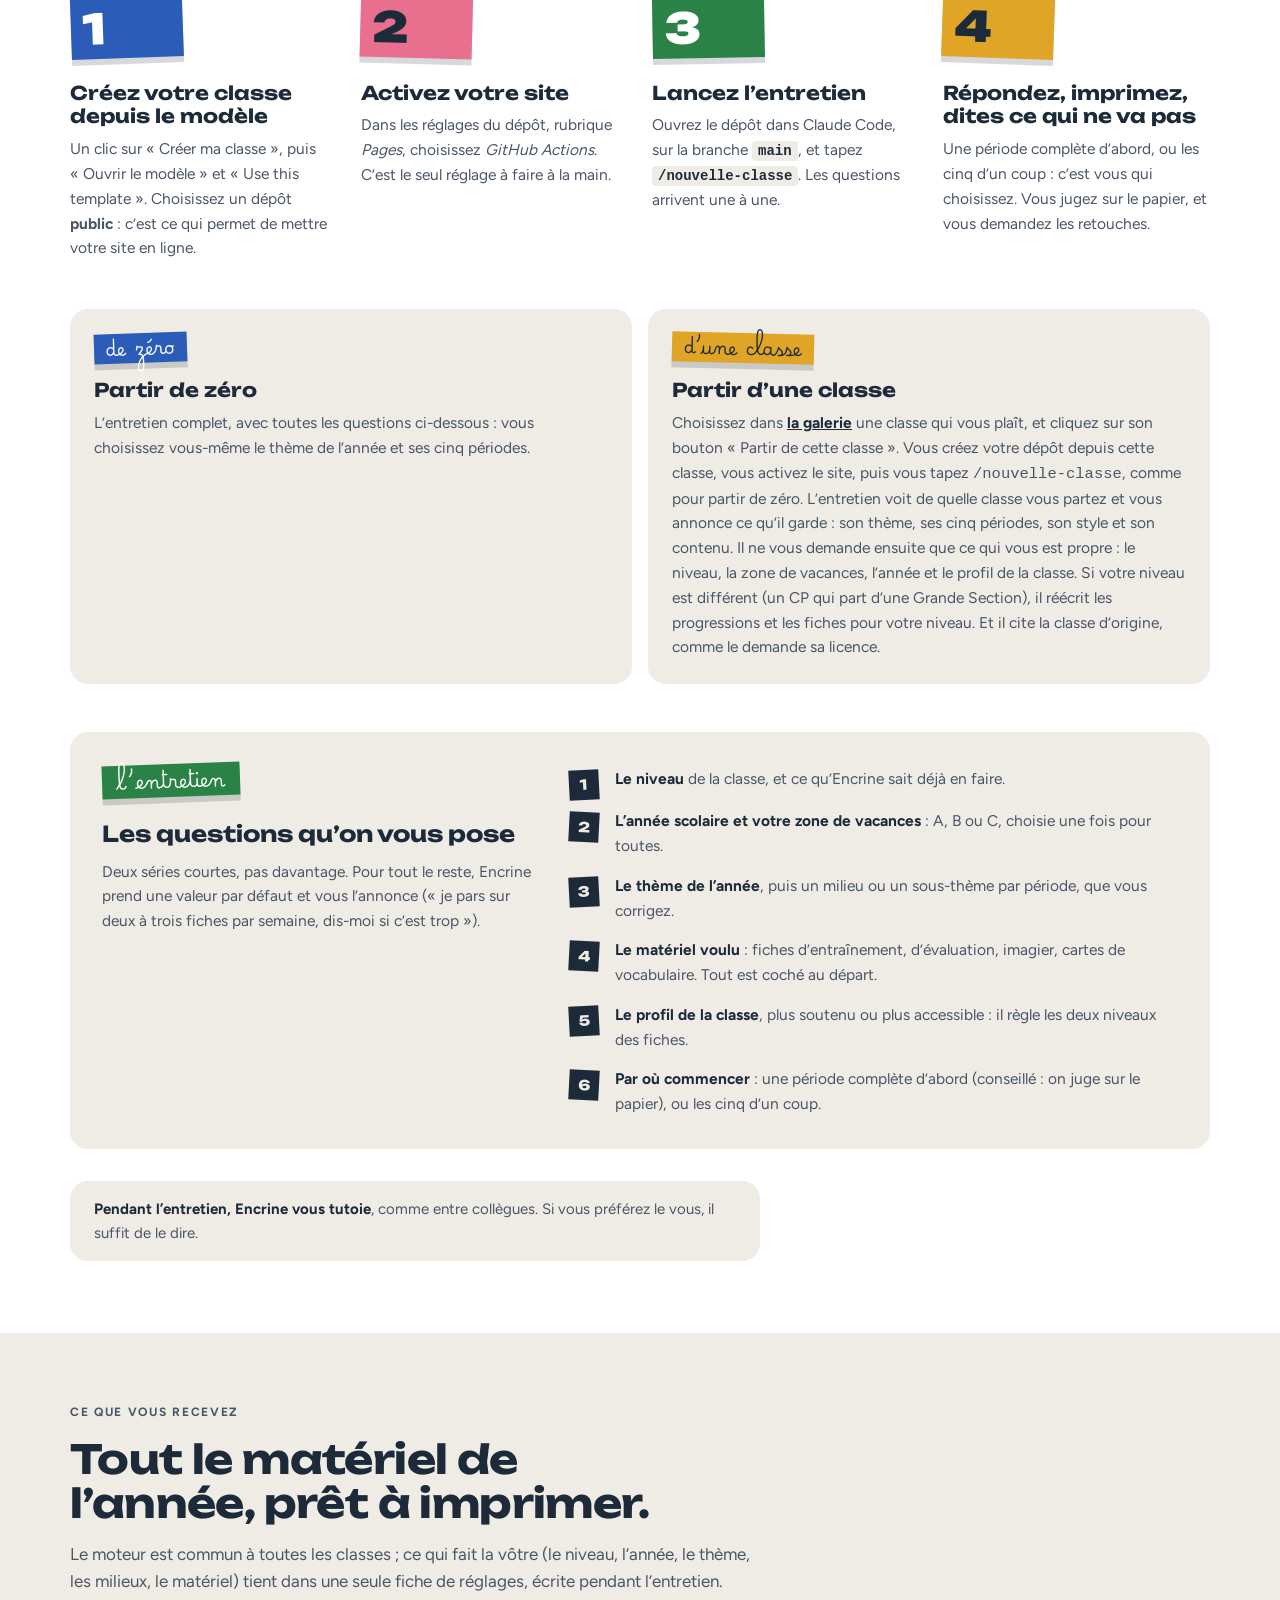
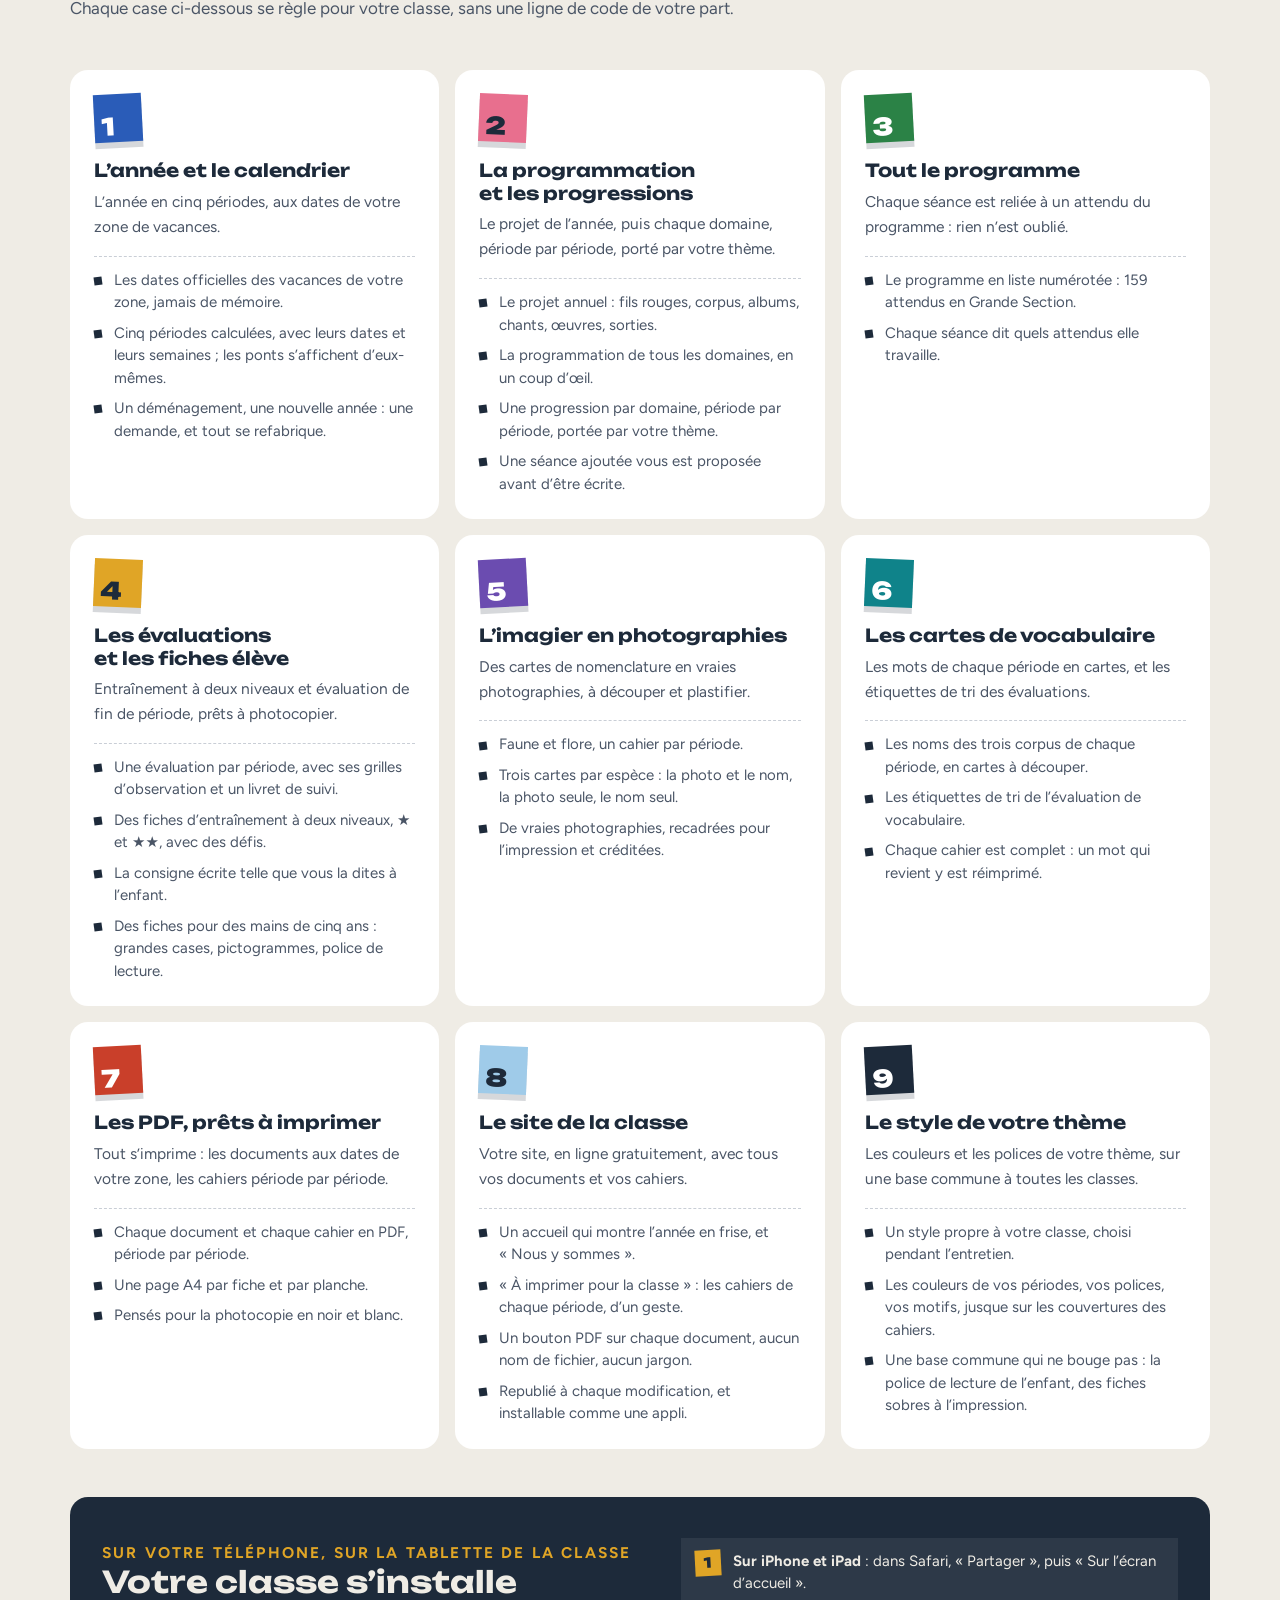
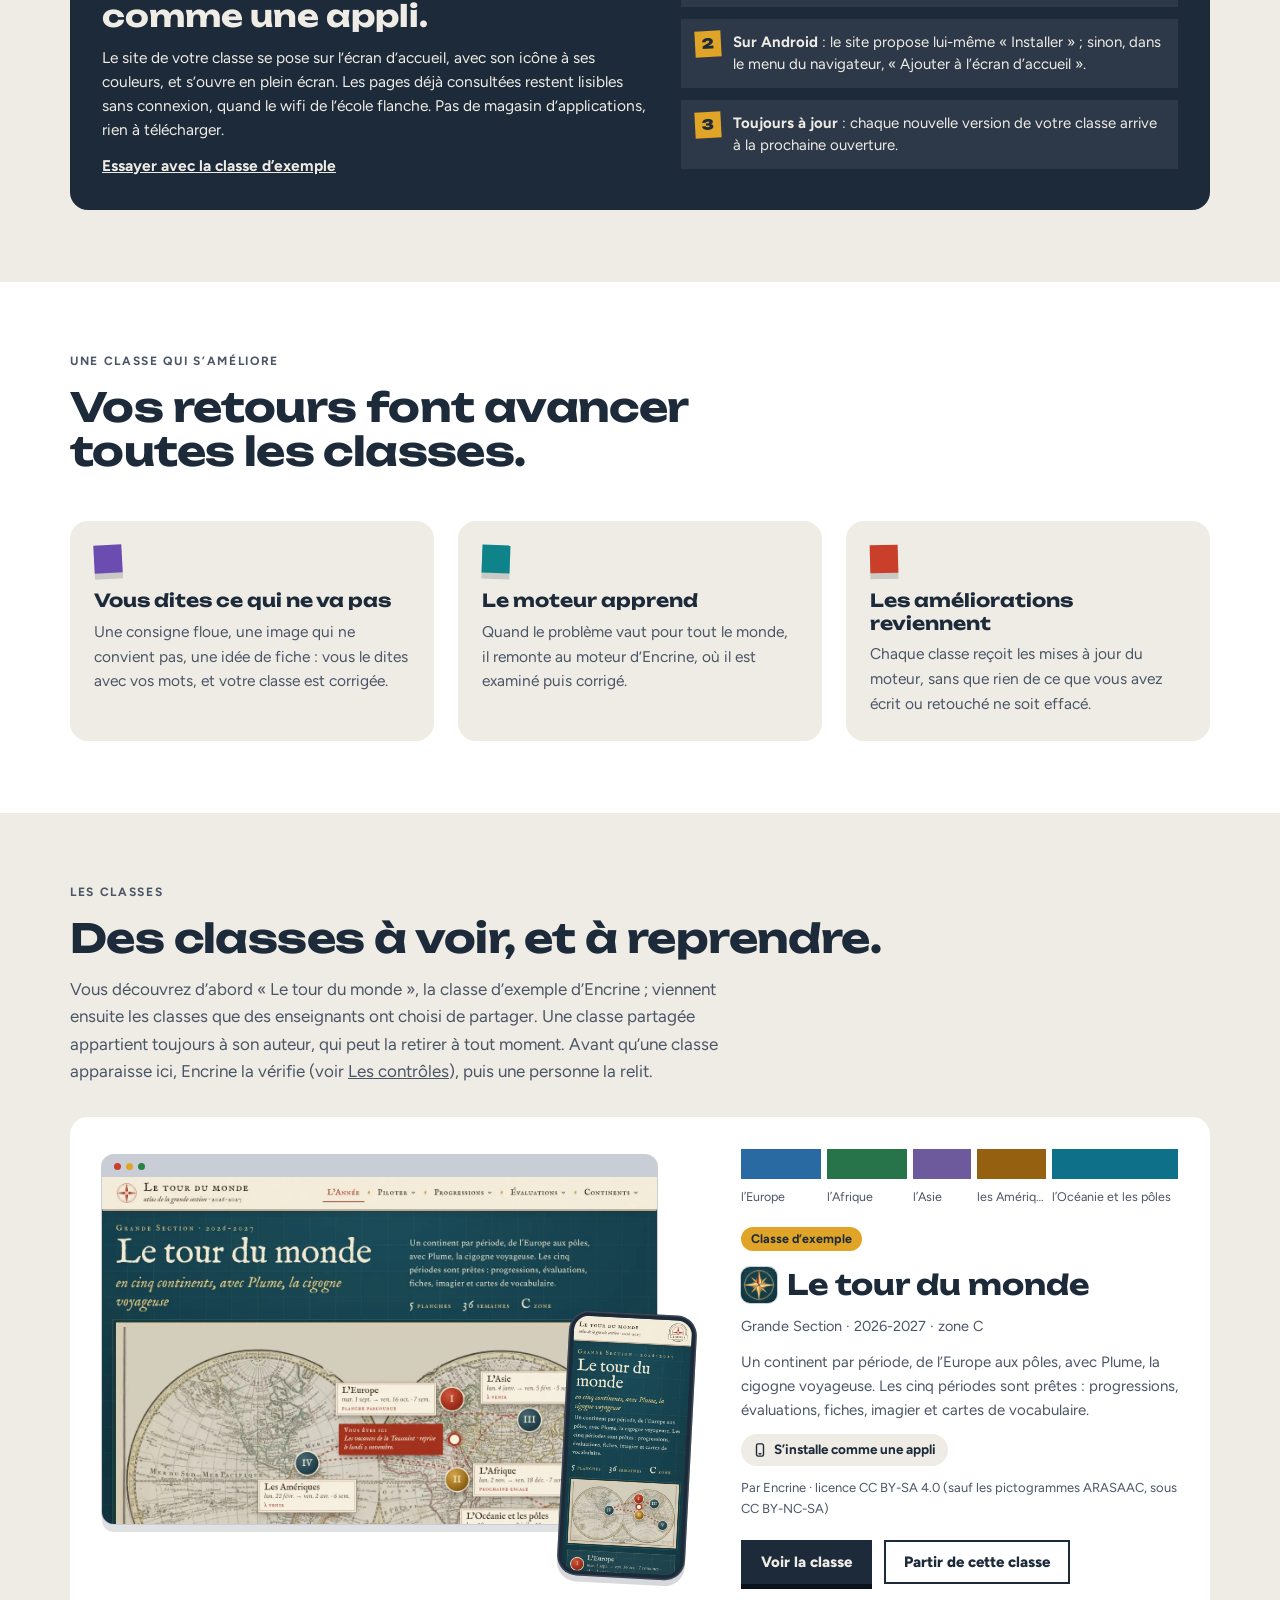
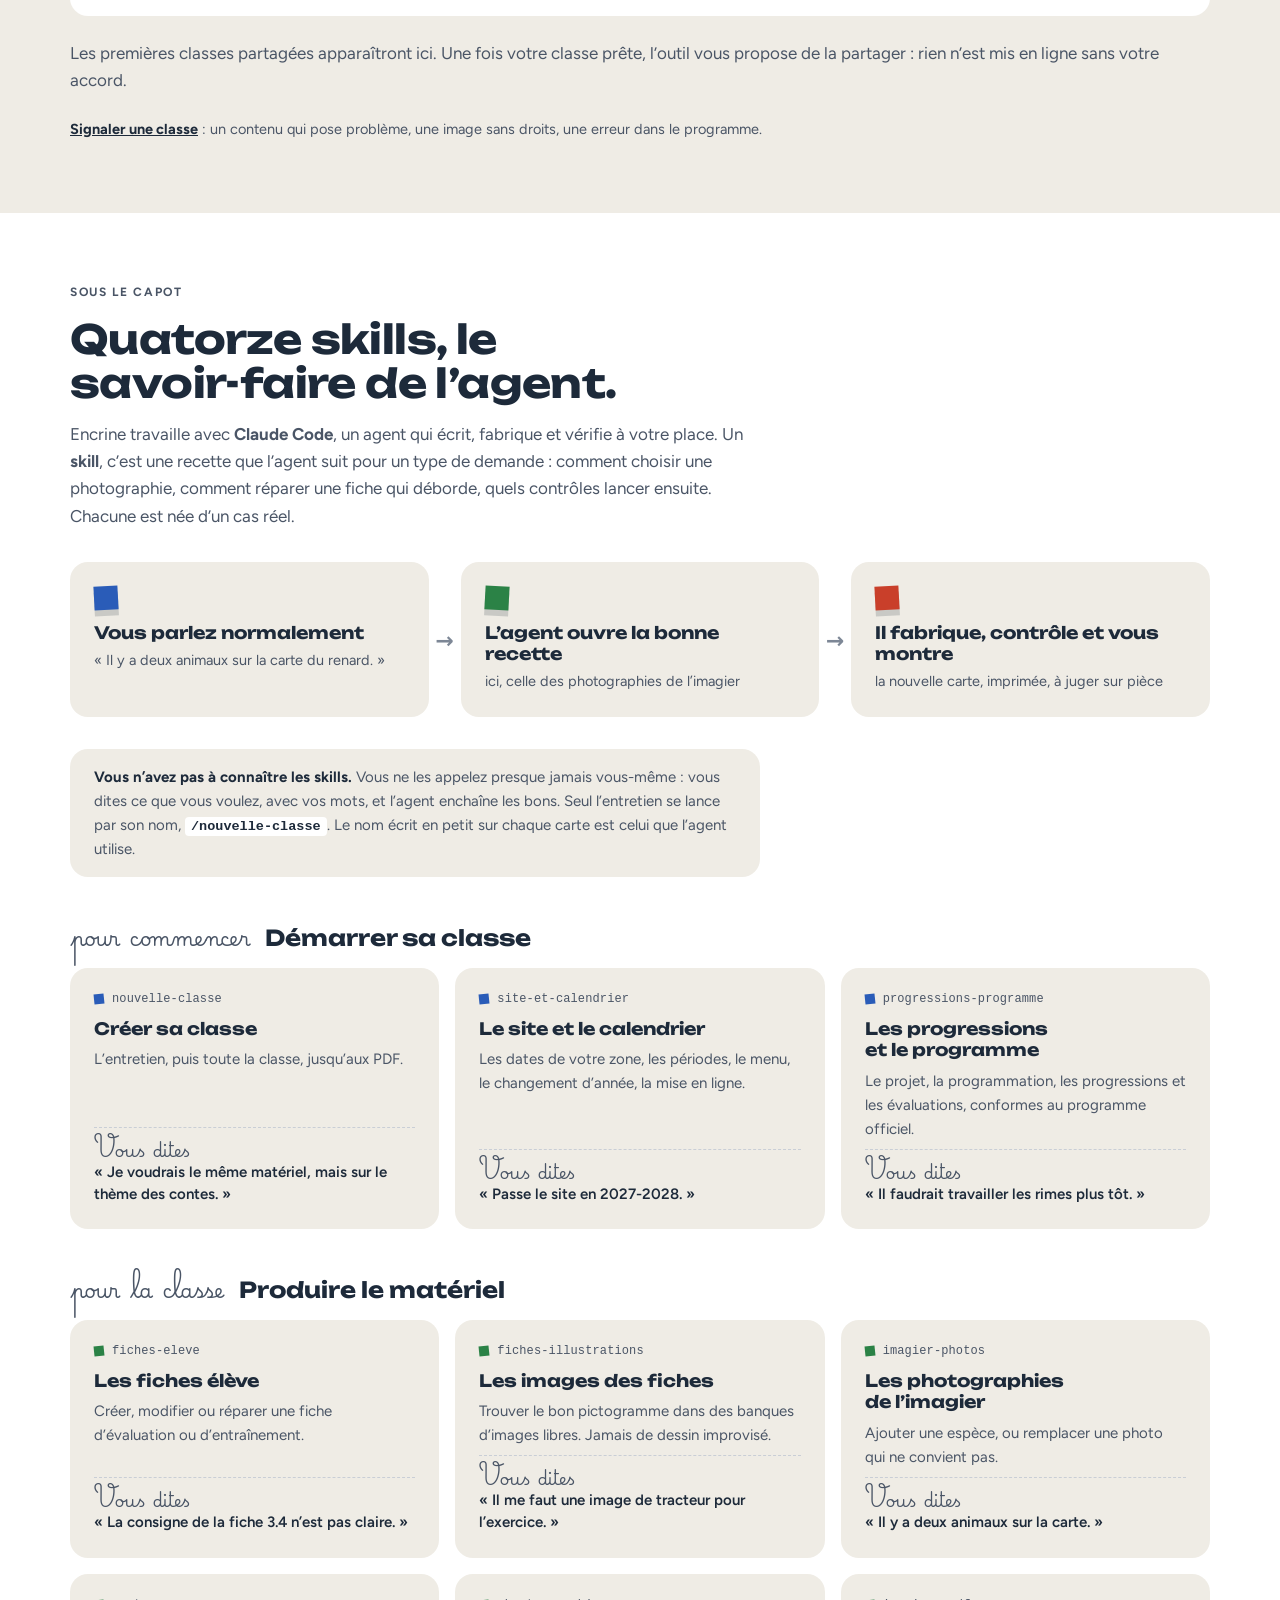
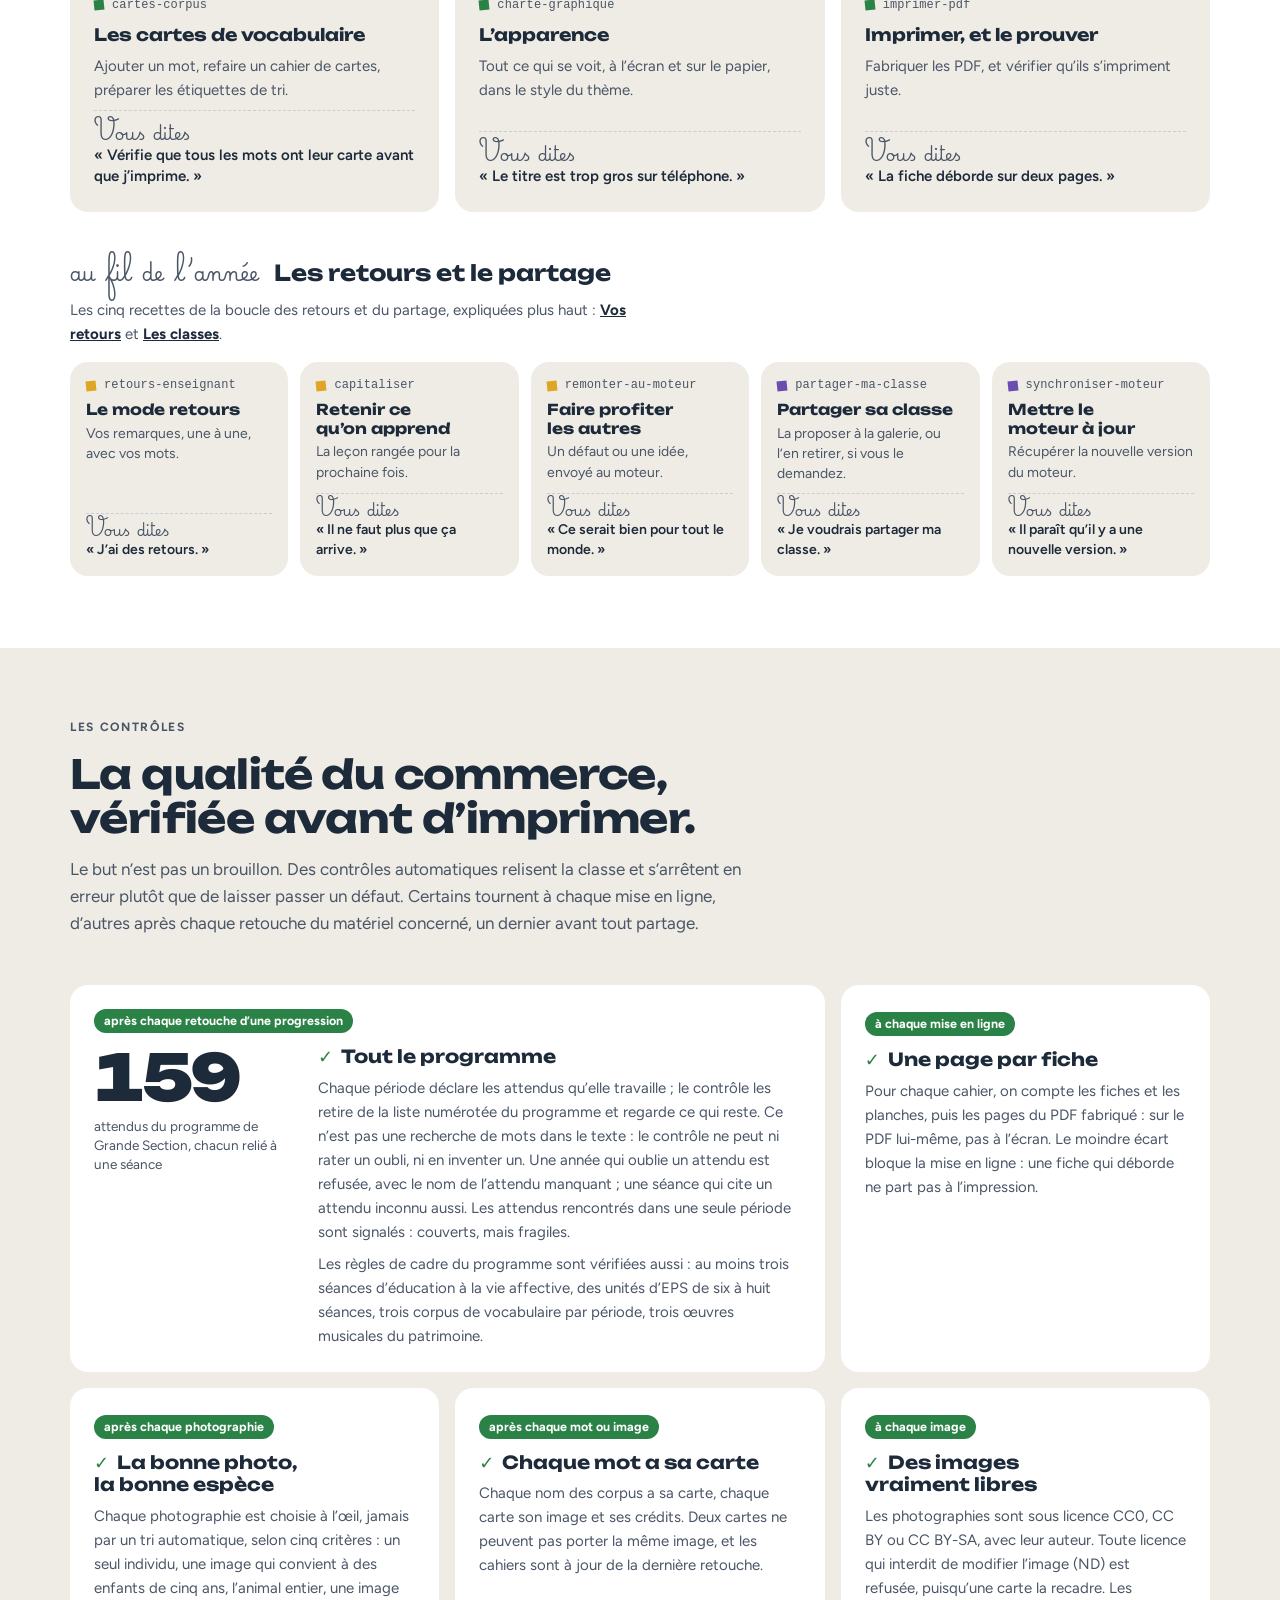
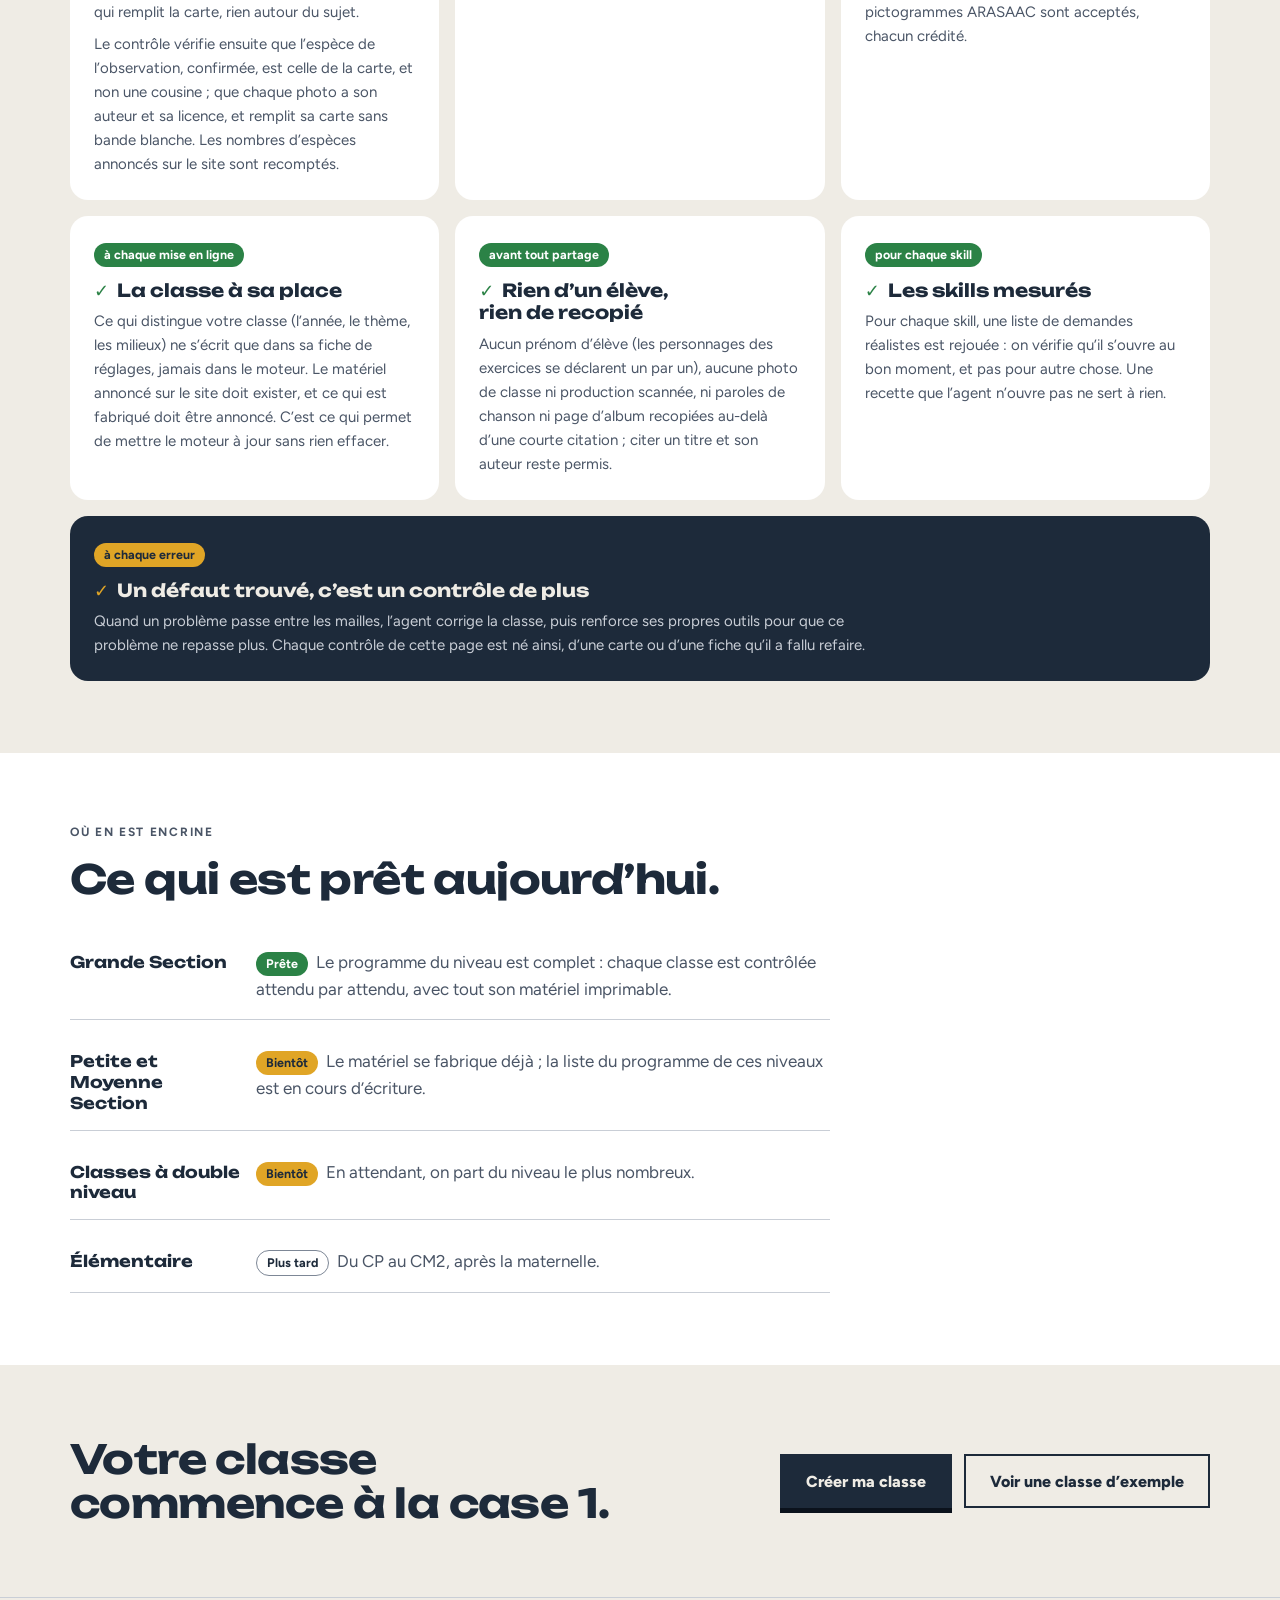
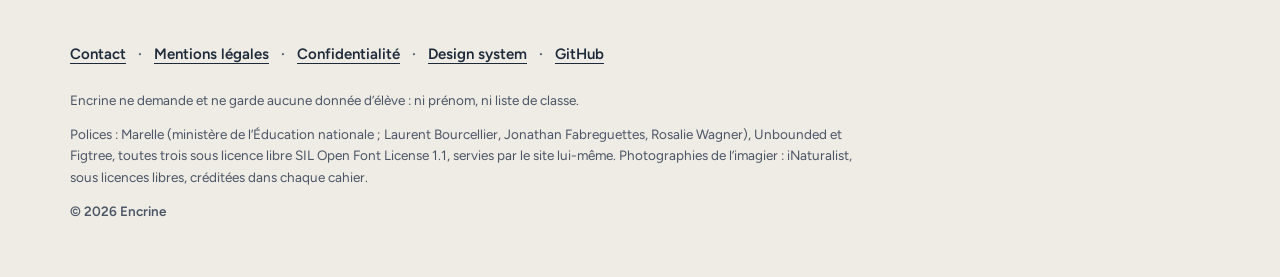
==== commit 641f211b: "Les classes : une introduction plus claire « La première carte » prêtait à confusion sur une page qu" ====
--- a/index.html
+++ b/index.html
@@ -259,7 +259,7 @@
   <div class="cadre">
     <p class="surtitre">Les classes</p>
     <h2 id="titre-classes">Des classes à voir, et à reprendre.</h2>
-    <p class="intro">La première carte est la classe d’exemple d’Encrine ; les suivantes sont des classes partagées par leurs enseignants. On partage sa classe si on le veut, et elle reste chez son auteur, qui peut la retirer à tout moment. Avant qu’une classe apparaisse ici, Encrine la vérifie (voir <a href="#controles">Les contrôles</a>), puis une personne la relit.</p>
+    <p class="intro">Vous découvrez d’abord « Le tour du monde », la classe d’exemple d’Encrine ; viennent ensuite les classes que des enseignants ont choisi de partager. Une classe partagée appartient toujours à son auteur, qui peut la retirer à tout moment. Avant qu’une classe apparaisse ici, Encrine la vérifie (voir <a href="#controles">Les contrôles</a>), puis une personne la relit.</p>
     <div class="classes" id="liste-classes" aria-live="polite">
       <p class="classes__attente">Chargement des classes…</p>
     </div>
--- a/styles.css
+++ b/styles.css
@@ -694,10 +694,42 @@
 .menu .partir__fermer { margin: -6px -10px 0 0; }
 .menu__liste { list-style: none; margin: var(--pas-3) 0 0; padding: 0; }
 .menu__liste li + li { border-top: 1px solid var(--trait); }
-.menu__liste a { display: flex; align-items: center; min-height: 50px; font-weight: 700; font-size: 17px; text-decoration: none; }
+.menu__liste a { display: flex; align-items: center; gap: 14px; min-height: 50px; font-weight: 700; font-size: 17px; text-decoration: none; }
+.menu__liste li:nth-child(even) .sommaire__case { transform: rotate(5deg); }
 .menu__liste a:hover { text-decoration: underline; text-underline-offset: 4px; }
 .menu__actions { display: flex; flex-wrap: wrap; align-items: center; gap: var(--pas-3); margin-top: var(--pas-5); padding-top: var(--pas-4); border-top: 1.5px dashed var(--trait); }
 .menu__actions .bouton { flex: 1 1 auto; }
 .menu__actions .nav__github { position: relative; display: inline-flex; align-items: center; gap: 7px; min-height: 44px; padding: 0 14px; font-weight: 600; font-size: 14px; text-decoration: none; }
 .menu__actions .nav__github::before { content: ""; position: absolute; inset: 5px 0; border: 1.5px solid var(--trait-fort); border-radius: 999px; }
 html.menu-ouvert { overflow: hidden; }
+
+/* ——— La carte de classe avec l’aperçu de son site ———
+ * Le site de la classe vu sur un ordinateur, le téléphone posé devant ; à
+ * côté (ou dessous, sur un écran étroit), la fiche de la classe. La carte
+ * occupe toute la ligne de la galerie, et se met en deux colonnes dès que
+ * la galerie est assez large (requête de conteneur). */
+.classes { container-type: inline-size; }
+.classe--apercu { grid-column: 1 / -1; padding: var(--pas-5); gap: var(--pas-6); }
+.classe__corps { min-width: 0; display: grid; grid-template-columns: minmax(0, 1fr); gap: var(--pas-3); align-content: start; }
+.classe__apercu { position: relative; display: block; min-width: 0; margin: 0 6% 0 0; padding-bottom: 9%; text-decoration: none; border-radius: 12px; }
+.classe__ecran { display: block; overflow: hidden; border-radius: 12px; background: var(--trait); box-shadow: 0 0 0 1px var(--trait), 0 8px 0 rgba(29, 42, 58, 0.14); }
+.classe__barre { position: relative; display: block; height: 22px; background: var(--trait); }
+.classe__barre::before { content: ""; position: absolute; left: 12px; top: 8px; width: 7px; height: 7px; border-radius: 50%; background: var(--case-rouge); box-shadow: 12px 0 0 var(--case-ocre), 24px 0 0 var(--case-vert); }
+.classe__ecran img { display: block; width: 100%; height: auto; aspect-ratio: 16 / 10; }
+.classe__telephone { position: absolute; right: -6%; bottom: 0; width: 23%; padding: 5px; border-radius: 20px; background: var(--sur-case-sombre); box-shadow: 0 0 0 1.5px rgba(255, 255, 255, .14) inset, var(--ombre-case); transform: rotate(3deg); }
+.classe__telephone img { display: block; width: 100%; height: auto; aspect-ratio: 390 / 844; border-radius: 15px; }
+.classe__apercu:hover .classe__ecran { box-shadow: 0 0 0 1.5px var(--ardoise), 0 8px 0 rgba(29, 42, 58, 0.14); }
+.classe__apercu:focus-visible { outline-offset: 6px; }
+.classe__titre { display: flex; align-items: center; gap: 10px; }
+.classe__icone { flex: none; width: 36px; height: 36px; border-radius: 9px; box-shadow: 0 0 0 1px var(--trait); }
+.classe--apercu .classe__titre { font-size: clamp(22px, 2.4vw, 28px); line-height: 1.15; }
+.classe__appli { justify-self: start; display: inline-flex; align-items: center; gap: 7px; min-height: 32px; padding: 0 12px; border-radius: var(--angle-pastille); background: var(--craie); font-size: 13.5px; font-weight: 700; color: var(--ardoise); text-decoration: none; }
+.classe__appli:hover { text-decoration: underline; text-underline-offset: 3px; }
+@container (min-width: 760px) {
+  .classe--apercu { grid-template-columns: minmax(0, 1.35fr) minmax(0, 1fr); align-items: center; padding: var(--pas-6); column-gap: var(--pas-7); }
+}
+@media (max-width: 640px) {
+  .classe--apercu { padding: var(--pas-4); gap: var(--pas-5); }
+  .classe__telephone { padding: 3px; border-radius: 12px; right: -4%; width: 25%; }
+  .classe__telephone img { border-radius: 9px; }
+}
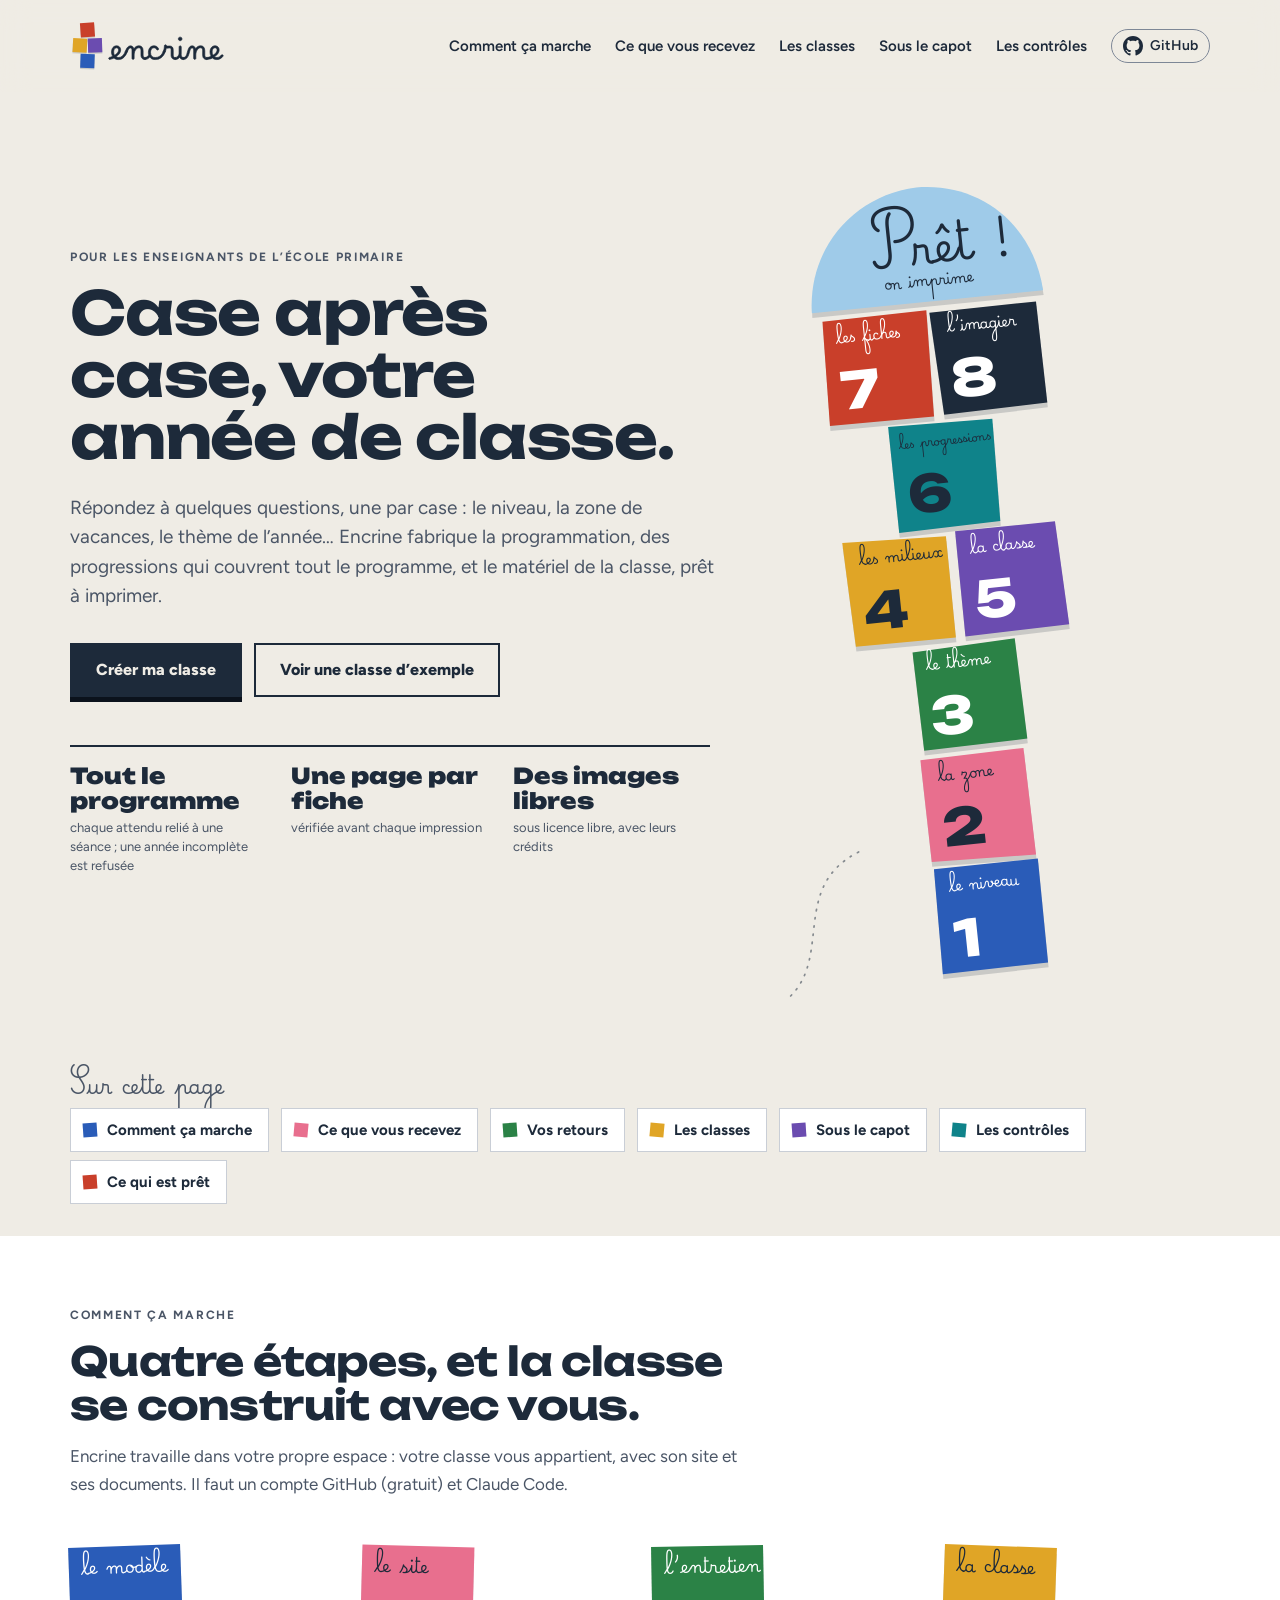
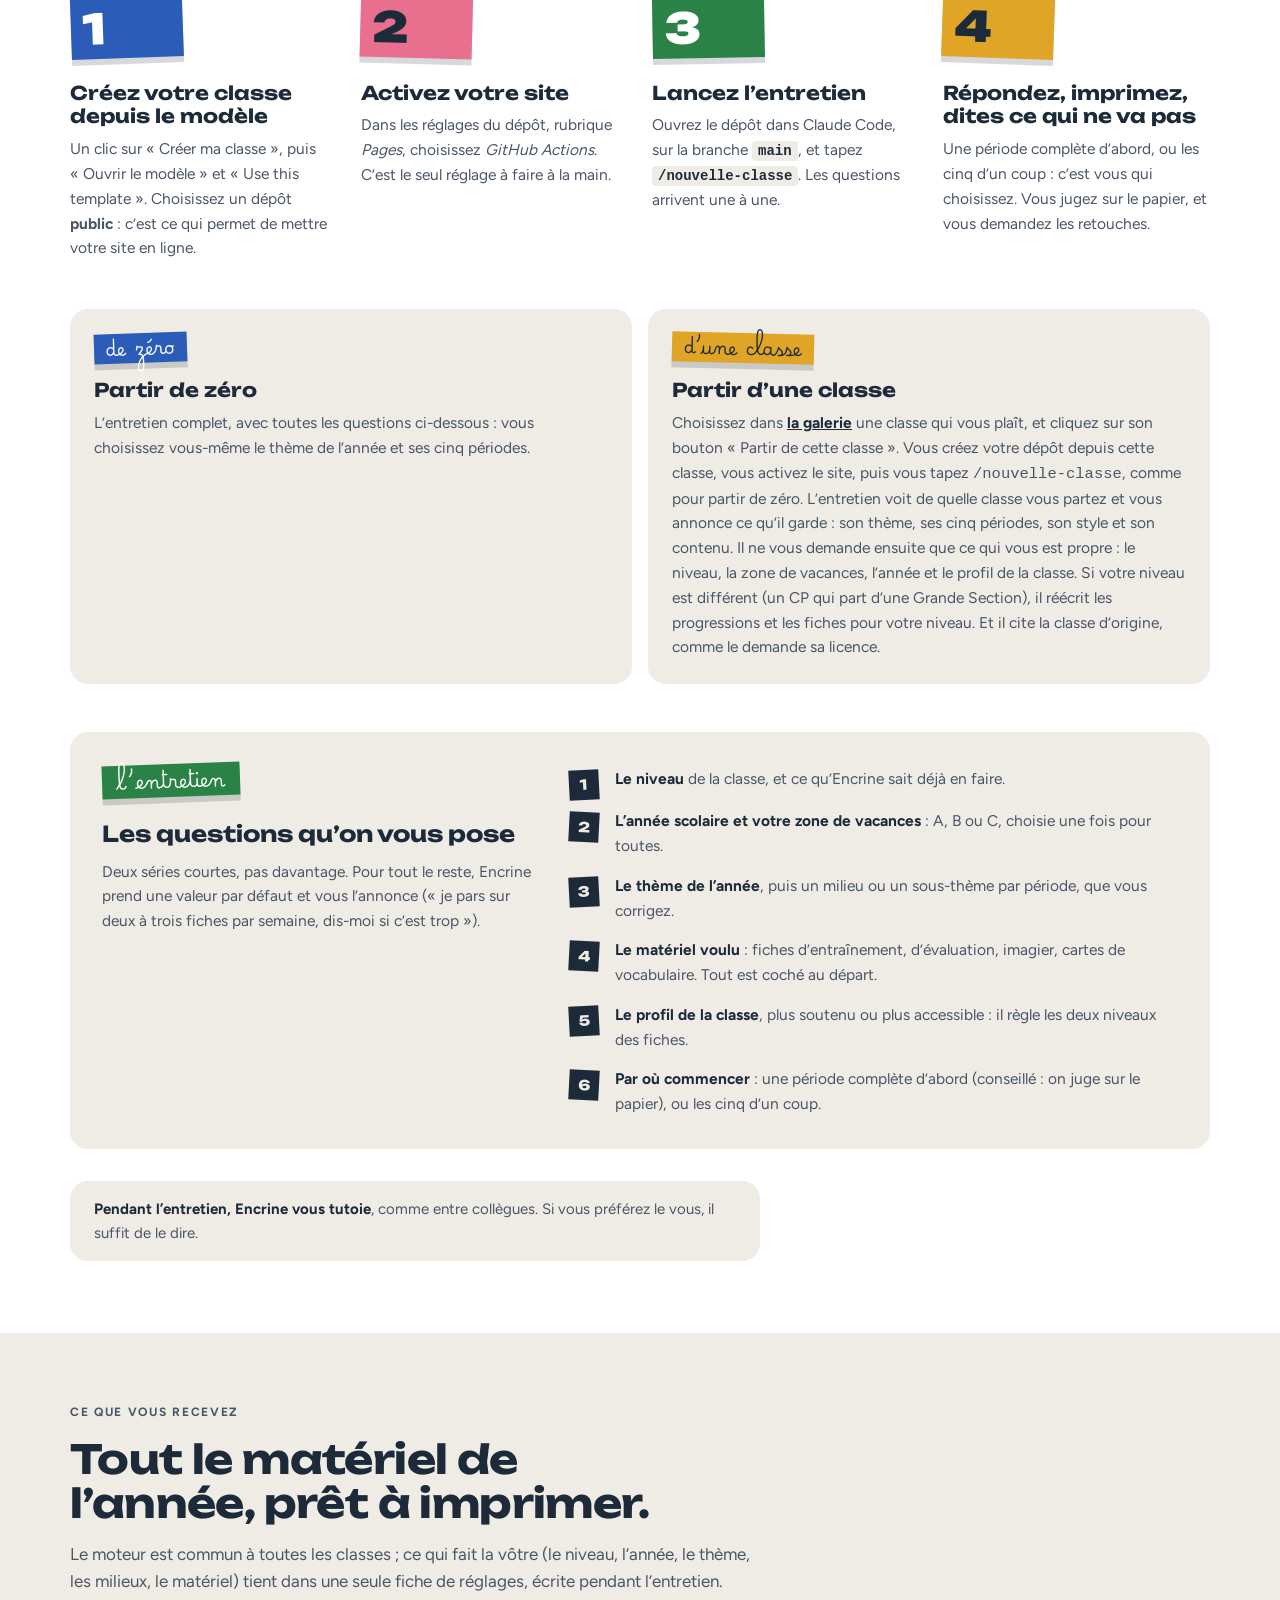
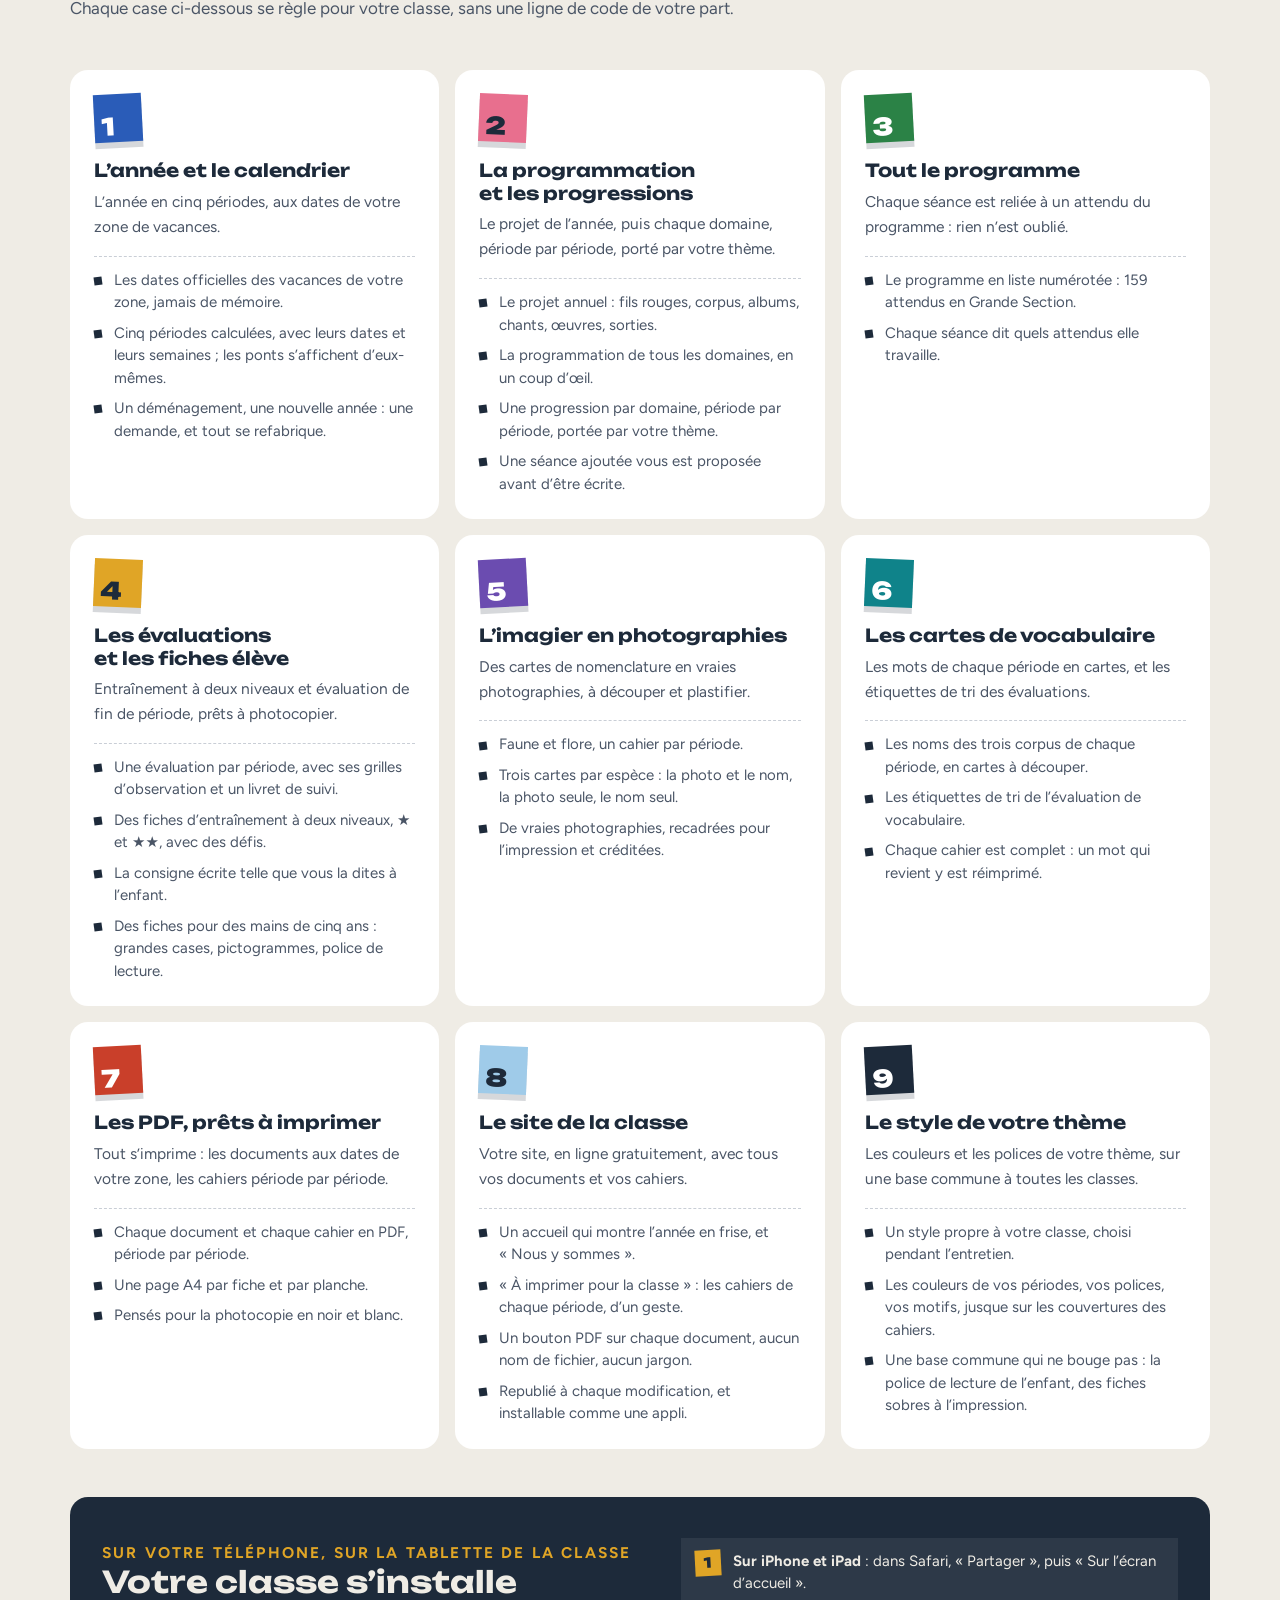
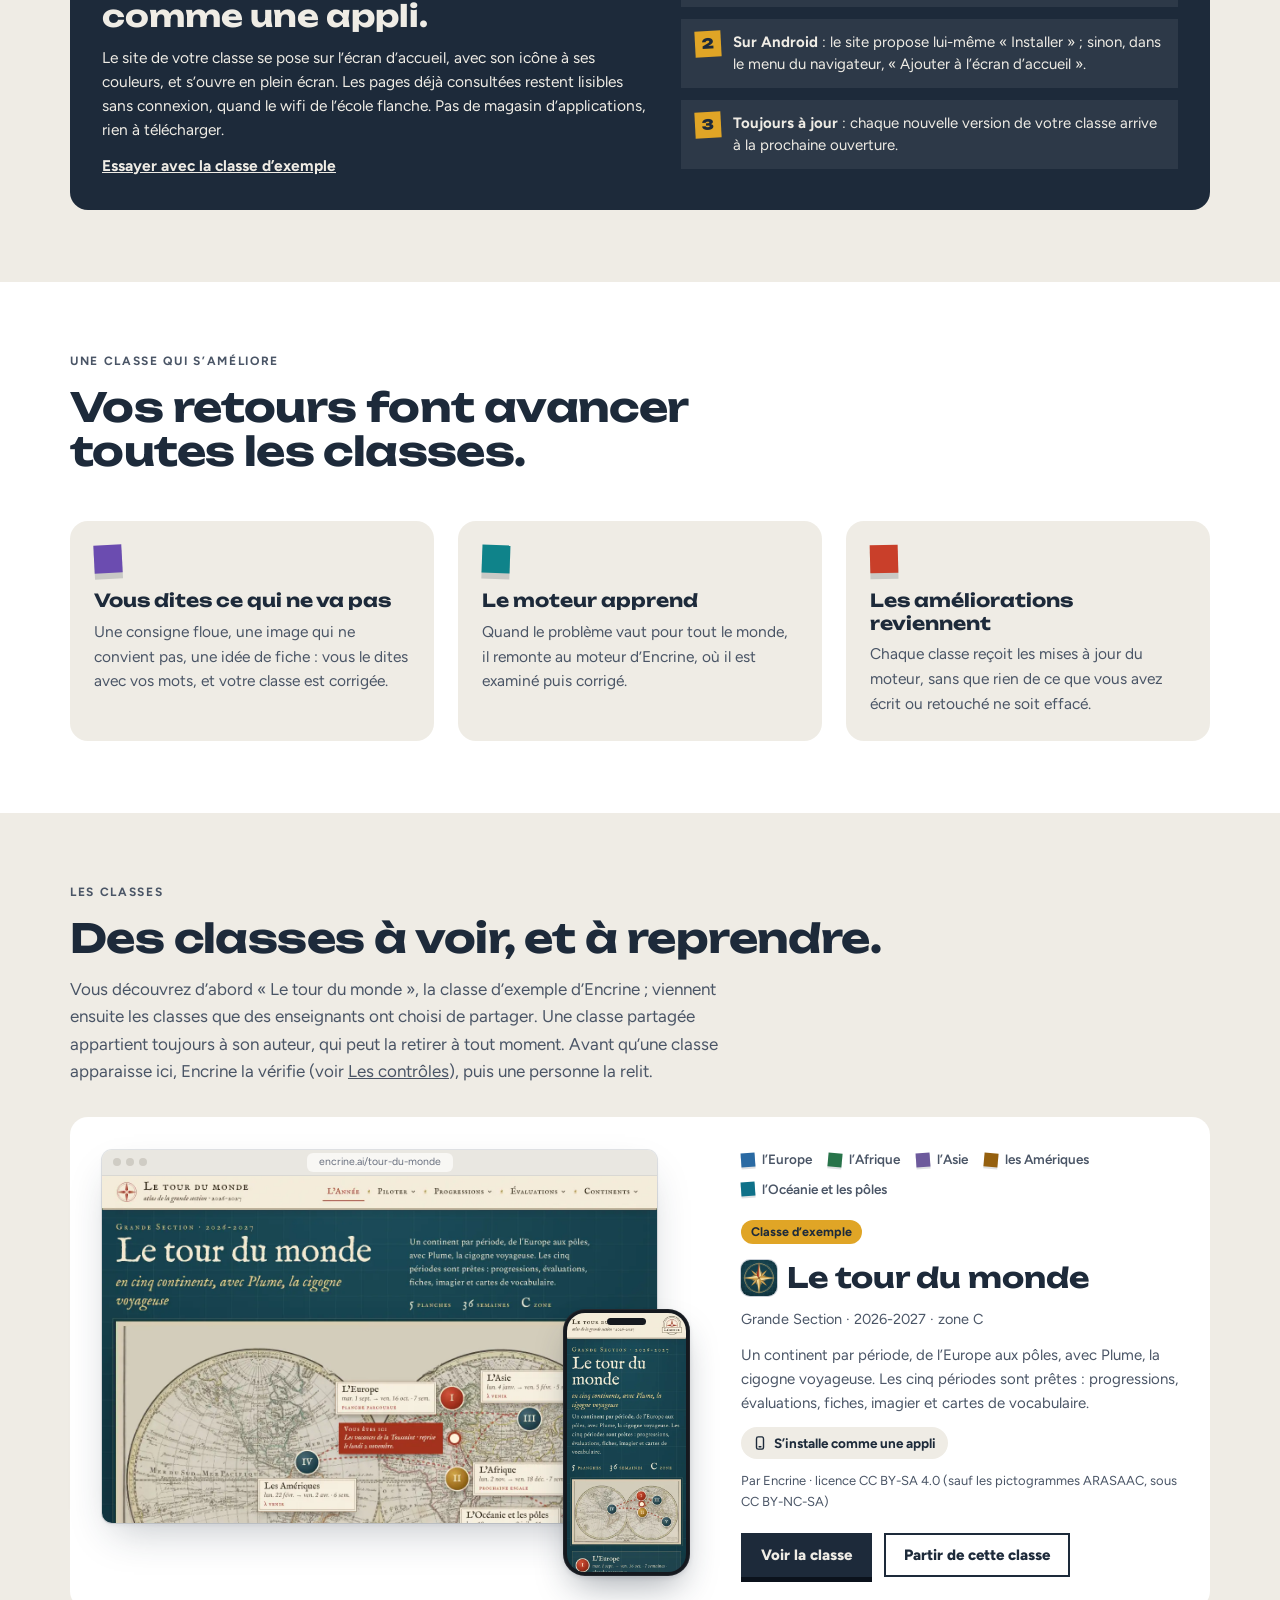
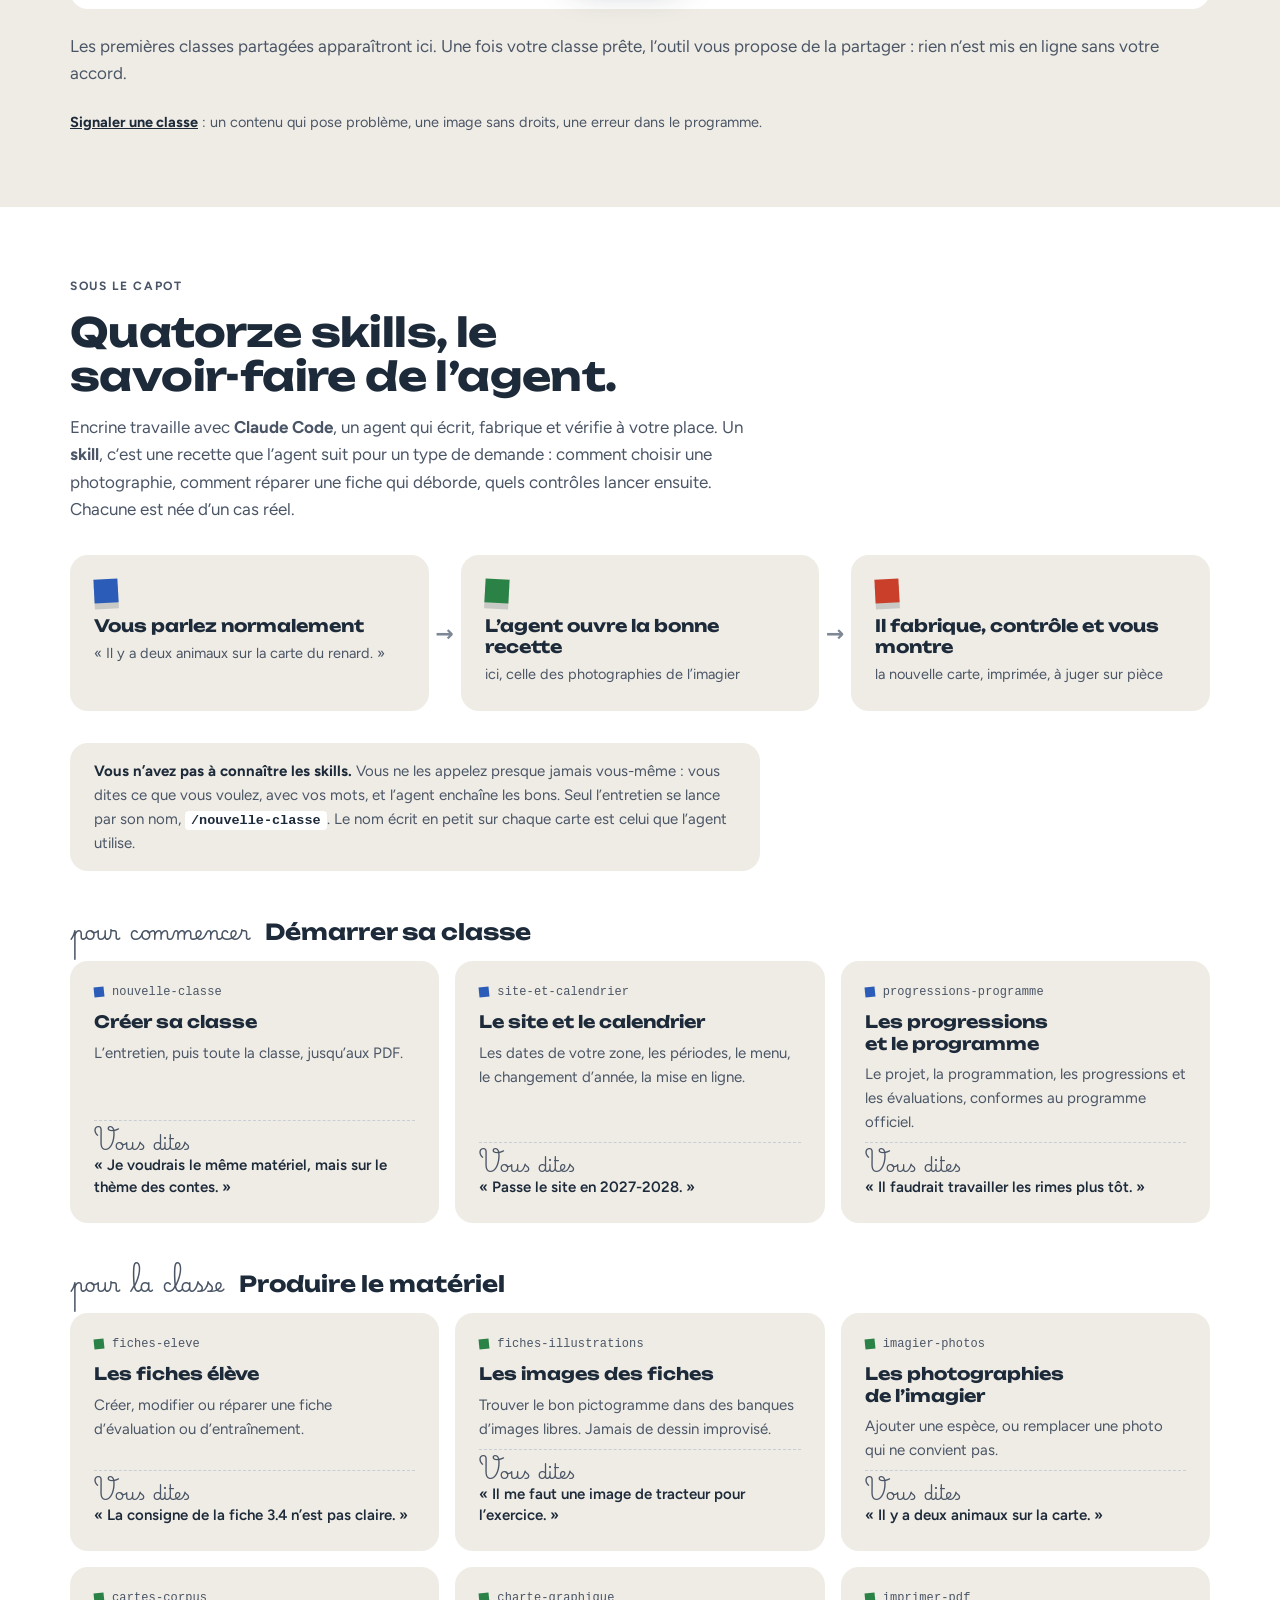
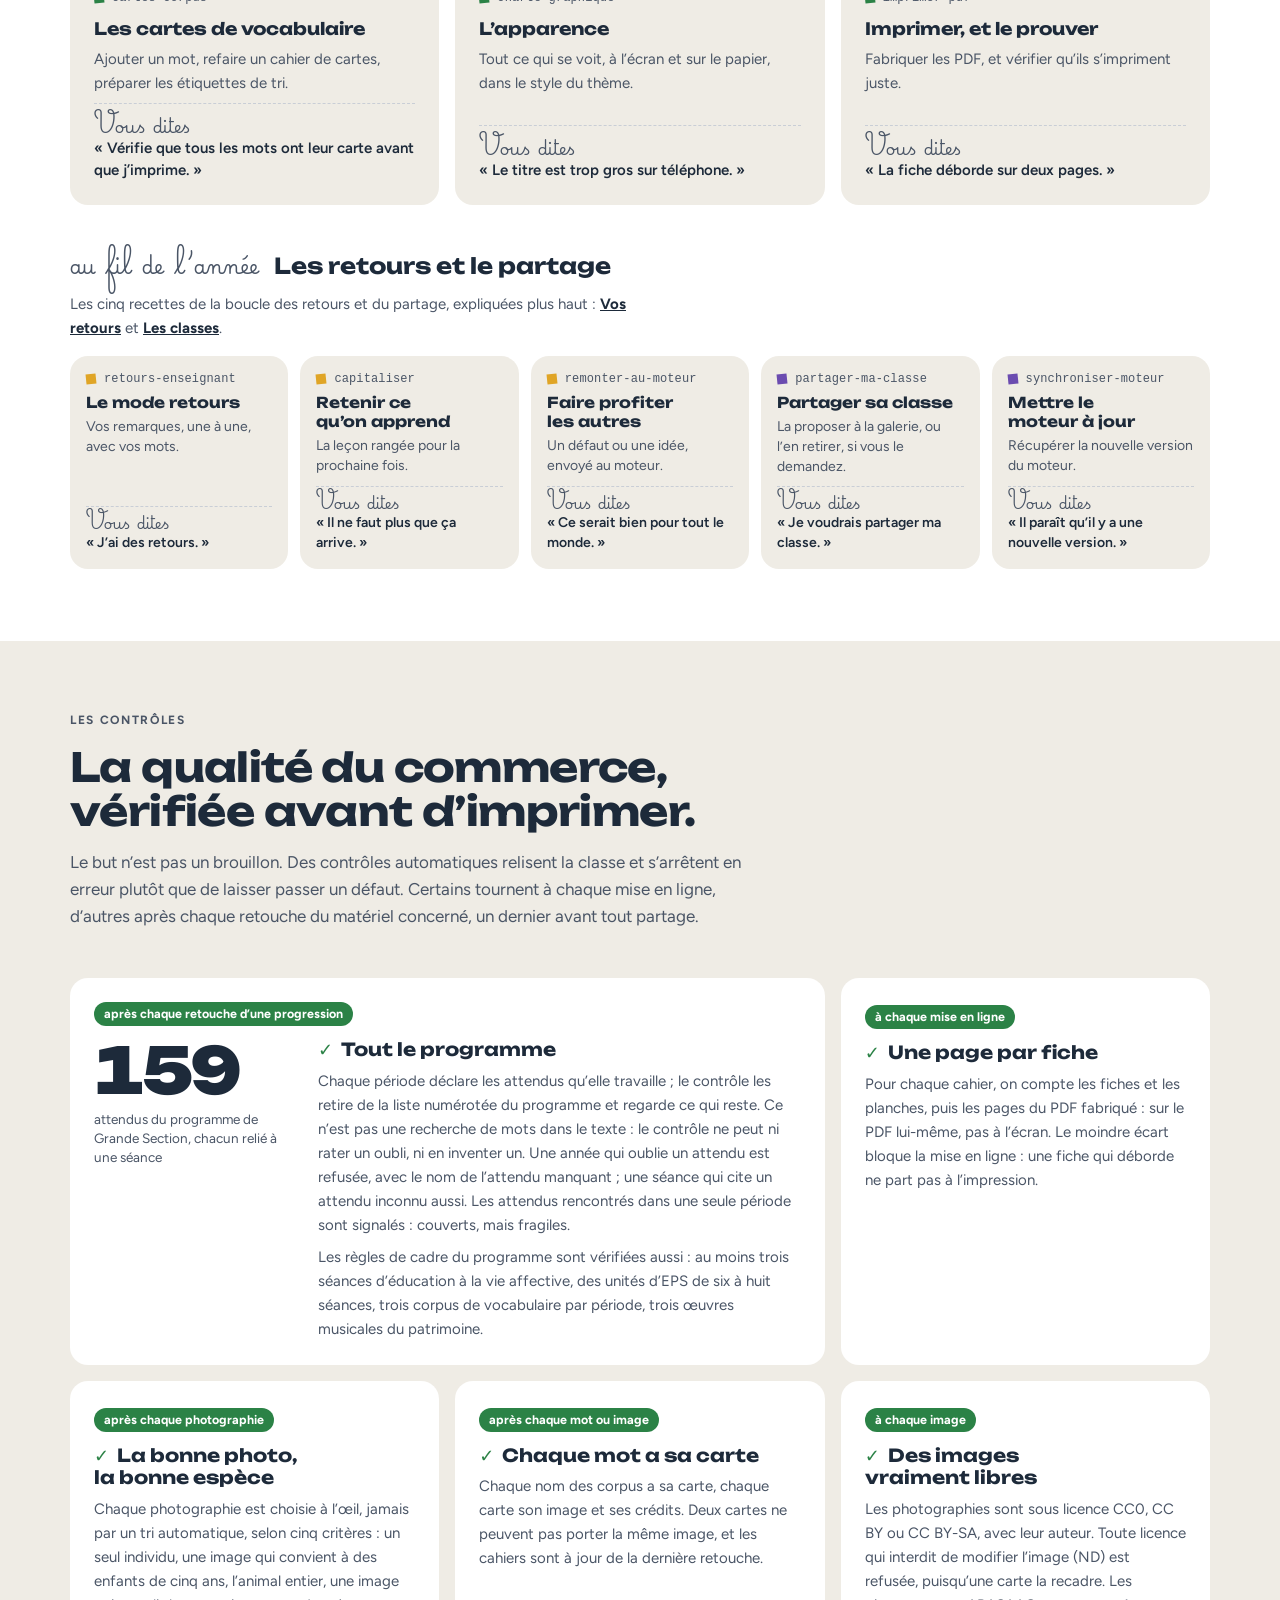
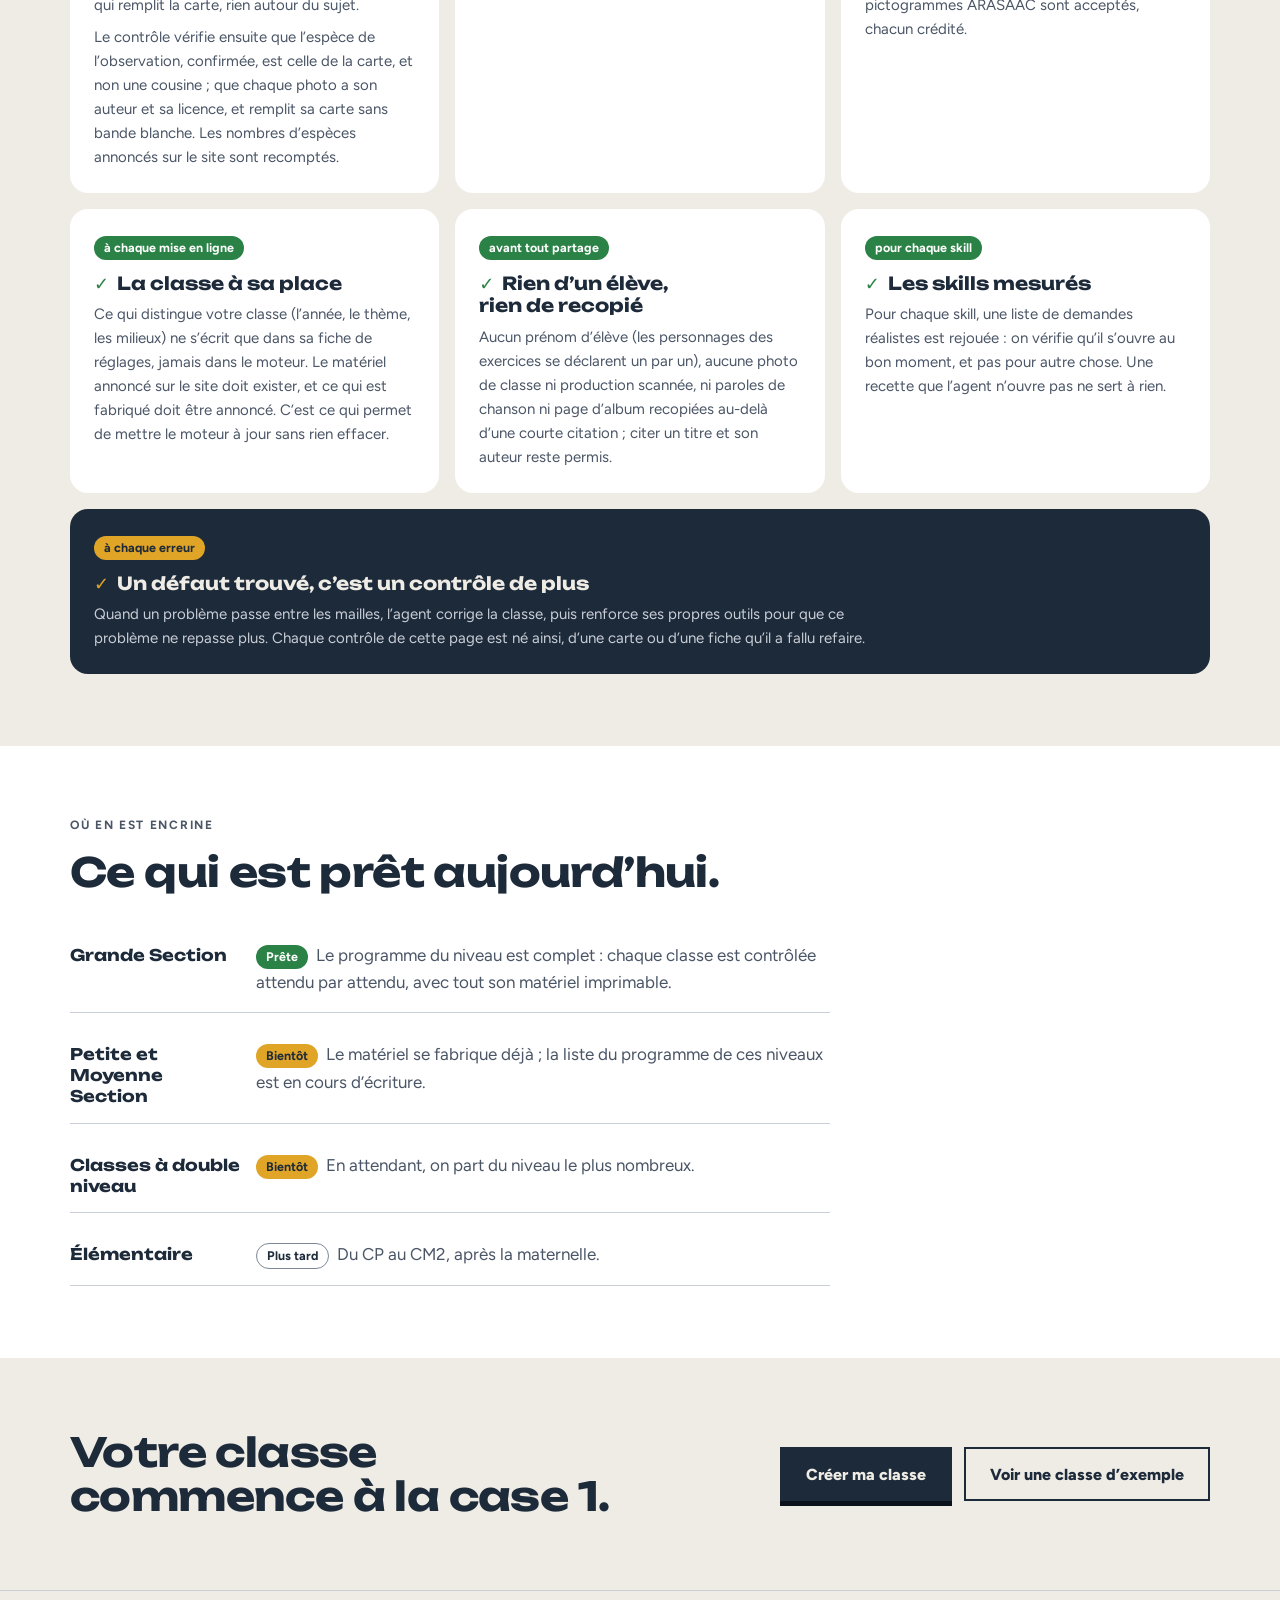
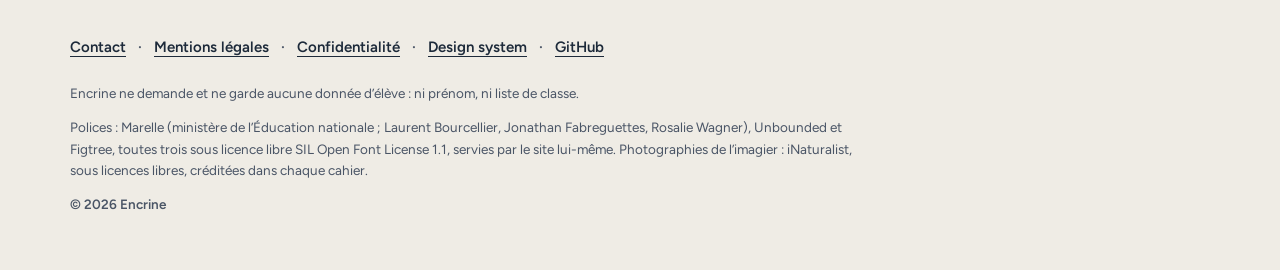
==== commit 3cfb57cf: "L'aperçu de lien : balises Open Graph et Twitter, image de partage - Les cinq pages (accueil, contac" ====
--- a/index.html
+++ b/index.html
@@ -5,6 +5,24 @@
 <meta name="viewport" content="width=device-width, initial-scale=1, viewport-fit=cover">
 <title>Encrine — votre année de classe, case après case</title>
 <meta name="description" content="Répondez à quelques questions : Encrine fabrique la programmation, des progressions qui couvrent le programme, et tout le matériel de la classe, prêt à imprimer.">
+<!-- L'aperçu de lien (messageries, réseaux) : des adresses absolues ; l'image, assets/partage.png, vient de assets/partage.html (README). -->
+<meta property="og:type" content="website">
+<meta property="og:locale" content="fr_FR">
+<meta property="og:site_name" content="Encrine">
+<meta property="og:title" content="Encrine — votre année de classe, case après case">
+<meta property="og:description" content="Répondez à quelques questions : Encrine fabrique la programmation, des progressions qui couvrent le programme, et tout le matériel de la classe, prêt à imprimer.">
+<meta property="og:url" content="https://encrine.ai/">
+<meta property="og:image" content="https://encrine.ai/assets/partage.png">
+<meta property="og:image:type" content="image/png">
+<meta property="og:image:width" content="1200">
+<meta property="og:image:height" content="630">
+<meta property="og:image:alt" content="Le logo d’Encrine, la marelle de huit cases et le titre « Case après case, votre année de classe. »">
+<meta name="twitter:card" content="summary_large_image">
+<meta name="twitter:title" content="Encrine — votre année de classe, case après case">
+<meta name="twitter:description" content="Répondez à quelques questions : Encrine fabrique la programmation, des progressions qui couvrent le programme, et tout le matériel de la classe, prêt à imprimer.">
+<meta name="twitter:image" content="https://encrine.ai/assets/partage.png">
+<meta name="twitter:image:alt" content="Le logo d’Encrine, la marelle de huit cases et le titre « Case après case, votre année de classe. »">
+<link rel="canonical" href="https://encrine.ai/">
 <link rel="icon" href="assets/icone-onglet.svg" type="image/svg+xml">
 <link rel="apple-touch-icon" href="assets/icone-encrine.svg">
 <link rel="stylesheet" href="styles.css">
--- a/styles.css
+++ b/styles.css
@@ -424,7 +424,7 @@
   .heros { overflow: hidden; overflow: clip; }
   .heros .cadre { position: relative; }
   .heros__texte { position: relative; z-index: 1; }
-  .parcours-heros { position: absolute; top: 8px; right: -40px; width: 400px; max-width: none; opacity: var(--filigrane, .09); pointer-events: none; user-select: none; }
+  .parcours-heros { position: absolute; top: 8px; right: -40px; width: 400px; max-width: none; opacity: var(--filigrane, .16); pointer-events: none; user-select: none; }
   .etapes { grid-template-columns: repeat(2, minmax(0, 1fr)); row-gap: var(--pas-7); }
     .boucle { grid-template-columns: 1fr; }
 }
@@ -678,14 +678,14 @@
 .nav__burger { display: grid; gap: 4px; width: 18px; flex: none; }
 .nav__burger i { display: block; height: 2px; border-radius: 1px; background: currentColor; }
 /* Là où le menu remplace la navigation : le logo à gauche, le bouton à droite ;
-   GitHub passe dans le panneau, et le sommaire de l'accueil s'efface (le menu le reprend). */
+   GitHub passe dans le panneau. Le sommaire de l'accueil reste : on le voit en
+   arrivant, le menu sert ensuite. L'en-tête s'affine en défilant, comme sur
+   ordinateur (décidé par le propriétaire, pour la cohérence). */
 @media (max-width: 1100px) {
   .nav__menu { display: inline-flex; }
   .entete .nav a.nav__github { display: none; }
-  .sommaire--accueil { display: none; }
-  /* Sur téléphone et tablette, l'en-tête garde sa taille en défilant : seuls le filet et le fond. */
-  :root { --entete-retrait: 0px; }
-  .entete--descendu .marque img { transform: none; }
+  /* L'en-tête du téléphone est plus bas : il remonte moins, pour ne pas couper le logo. */
+  :root { --entete-retrait: 10px; }
 }
 .menu { width: min(420px, calc(100vw - 24px)); max-width: none; max-height: calc(100dvh - 24px); margin: 12px 12px auto auto; padding: var(--pas-5); border: 0; border-radius: var(--angle-carte); background: var(--feuille); color: var(--ardoise); box-shadow: 0 10px 0 rgba(29, 42, 58, 0.25); overflow: auto; overscroll-behavior: contain; }
 .menu::backdrop { background: rgba(20, 28, 39, 0.55); }
@@ -712,13 +712,19 @@
 .classe--apercu { grid-column: 1 / -1; padding: var(--pas-5); gap: var(--pas-6); }
 .classe__corps { min-width: 0; display: grid; grid-template-columns: minmax(0, 1fr); gap: var(--pas-3); align-content: start; }
 .classe__apercu { position: relative; display: block; min-width: 0; margin: 0 6% 0 0; padding-bottom: 9%; text-decoration: none; border-radius: 12px; }
-.classe__ecran { display: block; overflow: hidden; border-radius: 12px; background: var(--trait); box-shadow: 0 0 0 1px var(--trait), 0 8px 0 rgba(29, 42, 58, 0.14); }
-.classe__barre { position: relative; display: block; height: 22px; background: var(--trait); }
-.classe__barre::before { content: ""; position: absolute; left: 12px; top: 8px; width: 7px; height: 7px; border-radius: 50%; background: var(--case-rouge); box-shadow: 12px 0 0 var(--case-ocre), 24px 0 0 var(--case-vert); }
+.classe__ecran { display: block; overflow: hidden; border-radius: 10px; background: #f4f3ef; box-shadow: 0 0 0 1px rgba(29, 42, 58, .12), 0 2px 4px rgba(29, 42, 58, .06), 0 18px 40px -12px rgba(29, 42, 58, .28); transition: box-shadow .2s; }
+.classe__barre { position: relative; display: flex; align-items: center; justify-content: center; height: 26px; padding: 0 64px; background: #e9e7e1; border-bottom: 1px solid rgba(29, 42, 58, .08); }
+.classe__barre::before { content: ""; position: absolute; left: 11px; top: 50%; width: 8px; height: 8px; margin-top: -4px; border-radius: 50%; background: #cfccc4; box-shadow: 13px 0 0 #cfccc4, 26px 0 0 #cfccc4; }
+.classe__url { max-width: 100%; overflow: hidden; text-overflow: ellipsis; white-space: nowrap; padding: 2px 12px; border-radius: 6px; background: #f8f7f4; color: #6b7280; font-size: 10.5px; line-height: 1.4; }
 .classe__ecran img { display: block; width: 100%; height: auto; aspect-ratio: 16 / 10; }
-.classe__telephone { position: absolute; right: -6%; bottom: 0; width: 23%; padding: 5px; border-radius: 20px; background: var(--sur-case-sombre); box-shadow: 0 0 0 1.5px rgba(255, 255, 255, .14) inset, var(--ombre-case); transform: rotate(3deg); }
-.classe__telephone img { display: block; width: 100%; height: auto; aspect-ratio: 390 / 844; border-radius: 15px; }
-.classe__apercu:hover .classe__ecran { box-shadow: 0 0 0 1.5px var(--ardoise), 0 8px 0 rgba(29, 42, 58, 0.14); }
+.classe__telephone { position: absolute; right: -6%; bottom: 0; width: 23%; padding: 4px; border-radius: 22px; background: #15191f; box-shadow: 0 0 0 1px rgba(255, 255, 255, .06) inset, 0 2px 4px rgba(29, 42, 58, .1), 0 18px 36px -10px rgba(29, 42, 58, .4); }
+.classe__telephone::before { content: ""; position: absolute; z-index: 1; left: 50%; top: 9px; width: 30%; height: 7px; margin-left: -15%; border-radius: 99px; background: #15191f; }
+.classe__telephone img { display: block; width: 100%; height: auto; aspect-ratio: 390 / 844; border-radius: 18px; }
+.classe__apercu:hover .classe__ecran { box-shadow: 0 0 0 1px rgba(29, 42, 58, .2), 0 2px 4px rgba(29, 42, 58, .06), 0 22px 44px -12px rgba(29, 42, 58, .34); }
+.classe__periodes { list-style: none; margin: 0; padding: 0; display: flex; flex-wrap: wrap; gap: 8px 16px; font-size: 13.5px; font-weight: 600; color: var(--ardoise-douce); }
+.classe__periodes li { display: inline-flex; align-items: center; gap: 7px; }
+.classe__case { flex: none; width: 14px; height: 14px; transform: rotate(-4deg); box-shadow: 0 2px 0 rgba(29, 42, 58, .14); }
+.classe__periodes li:nth-child(even) .classe__case { transform: rotate(5deg); }
 .classe__apercu:focus-visible { outline-offset: 6px; }
 .classe__titre { display: flex; align-items: center; gap: 10px; }
 .classe__icone { flex: none; width: 36px; height: 36px; border-radius: 9px; box-shadow: 0 0 0 1px var(--trait); }
@@ -730,6 +736,9 @@
 }
 @media (max-width: 640px) {
   .classe--apercu { padding: var(--pas-4); gap: var(--pas-5); }
-  .classe__telephone { padding: 3px; border-radius: 12px; right: -4%; width: 25%; }
-  .classe__telephone img { border-radius: 9px; }
-}
+  .classe__telephone { padding: 3px; border-radius: 14px; right: -4%; width: 25%; }
+  .classe__telephone img { border-radius: 11px; }
+  .classe__telephone::before { top: 6px; height: 5px; }
+  .classe__barre { height: 20px; padding: 0 44px; }
+  .classe__url { font-size: 9px; }
+}
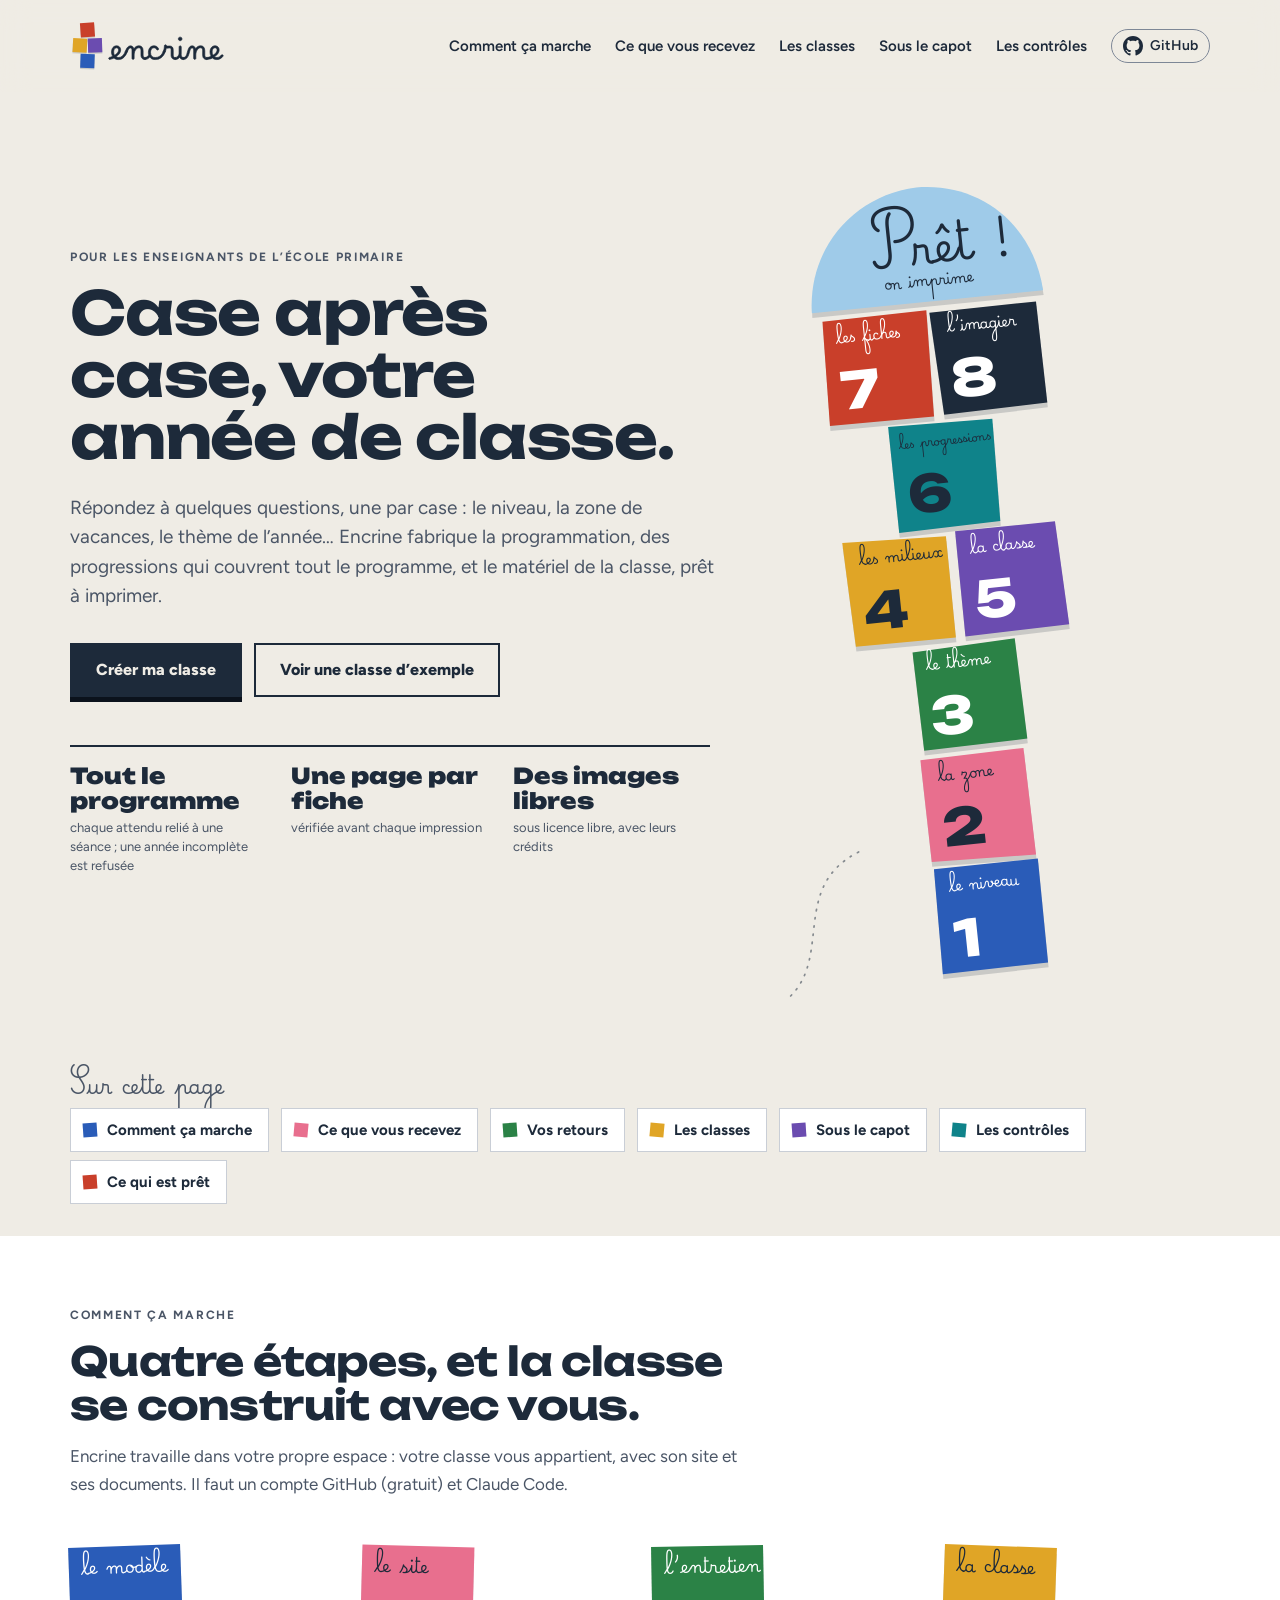
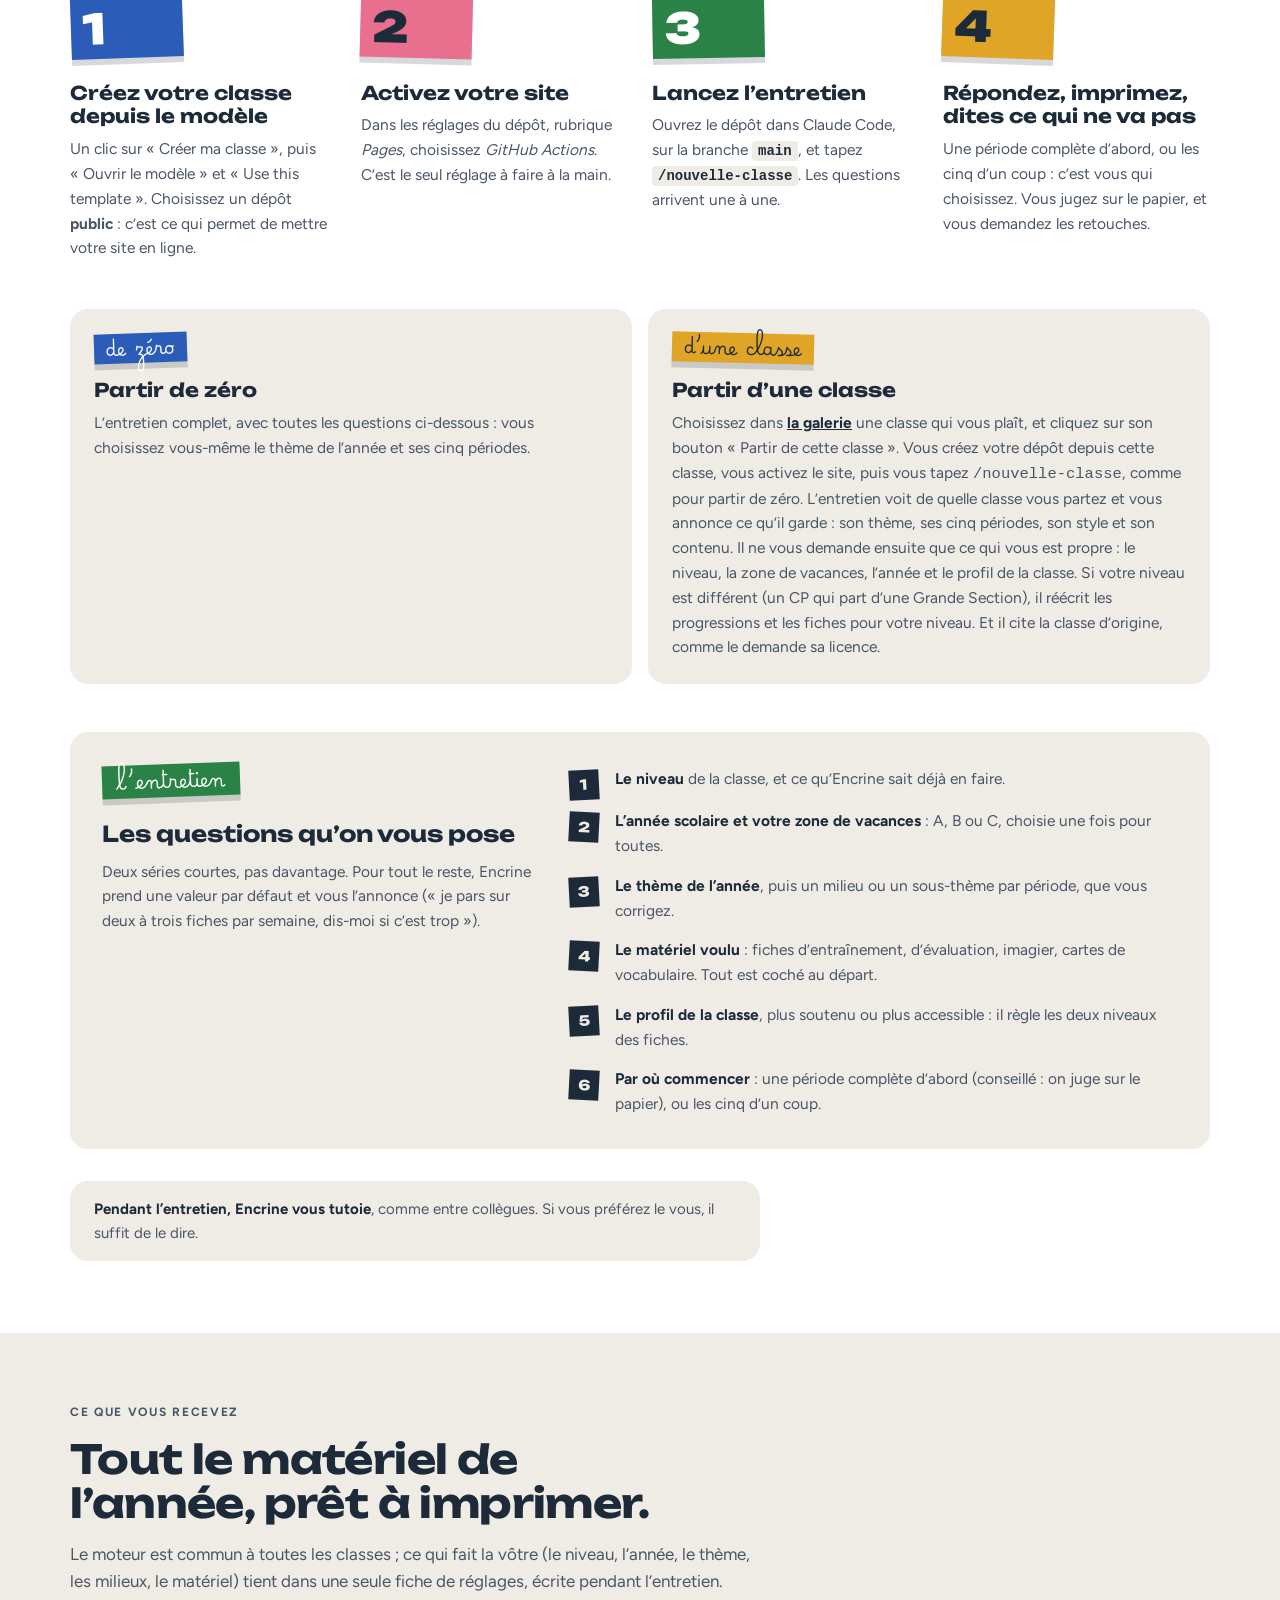
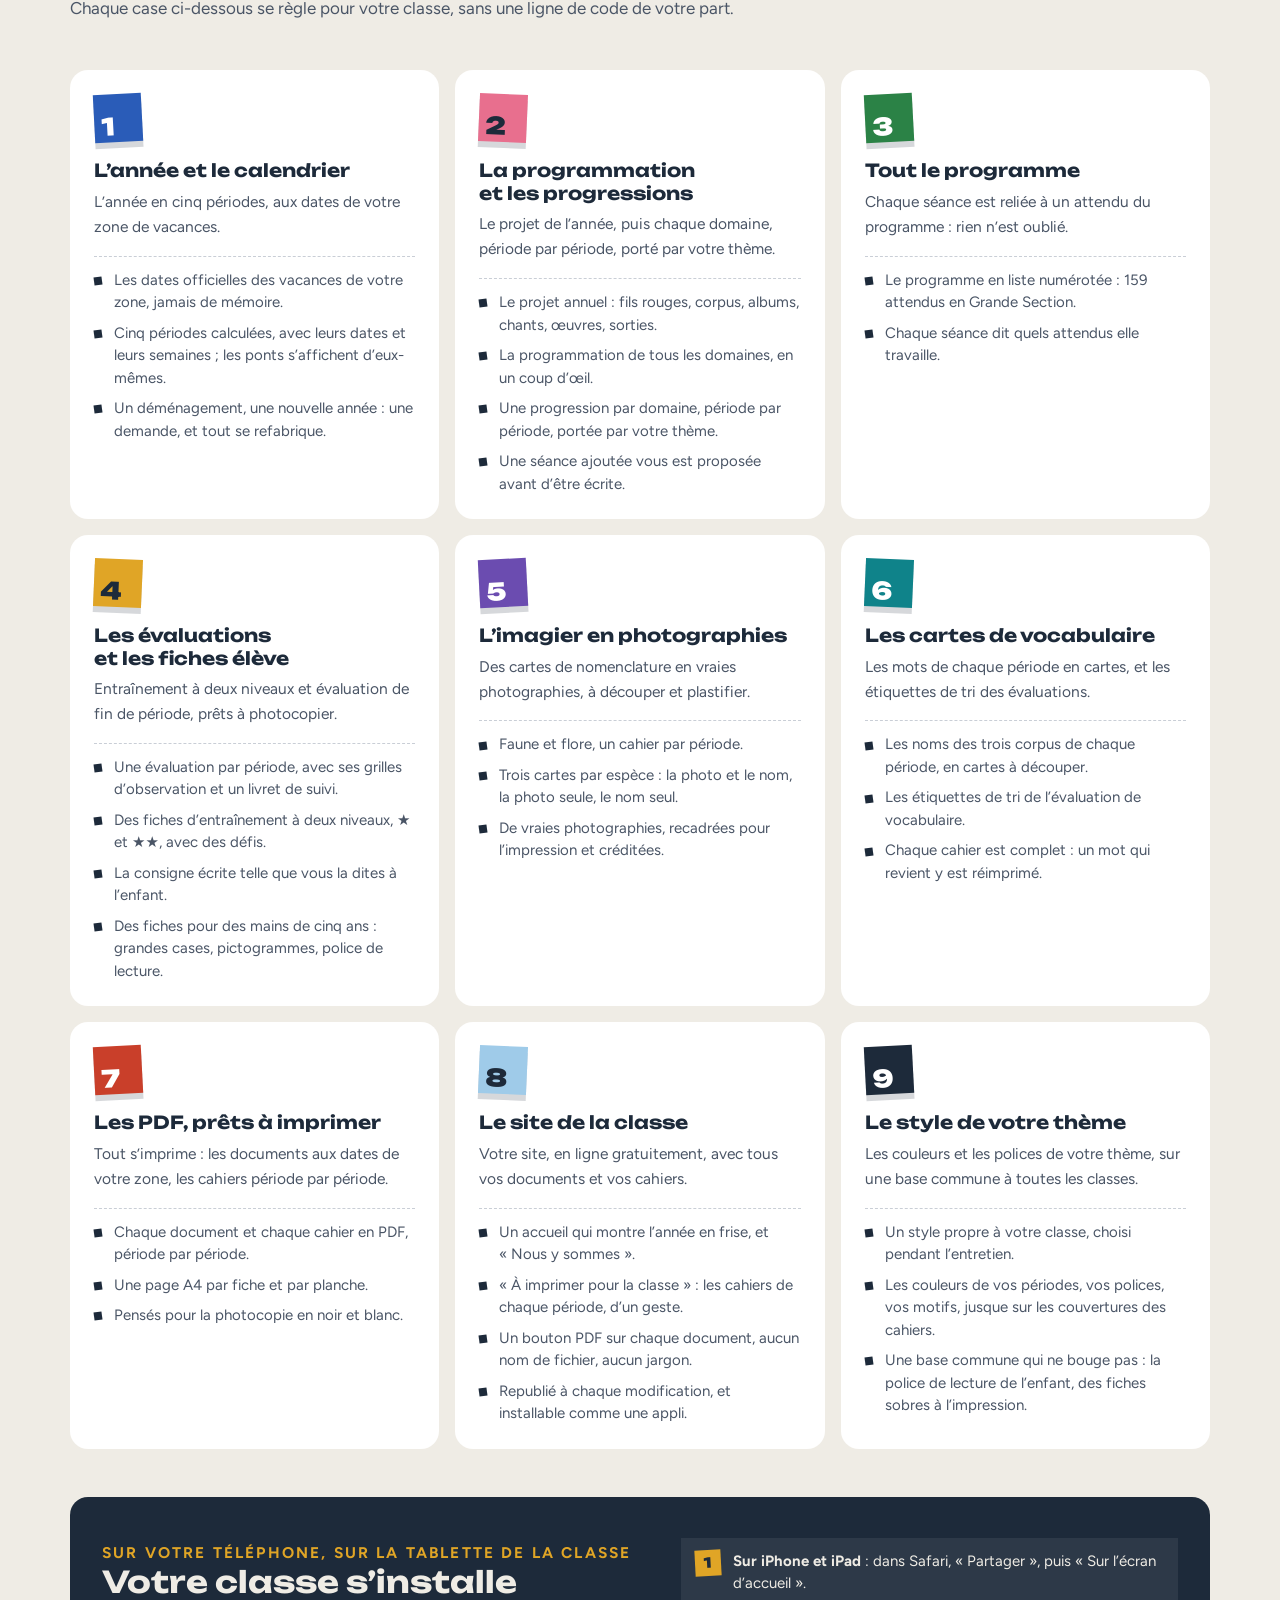
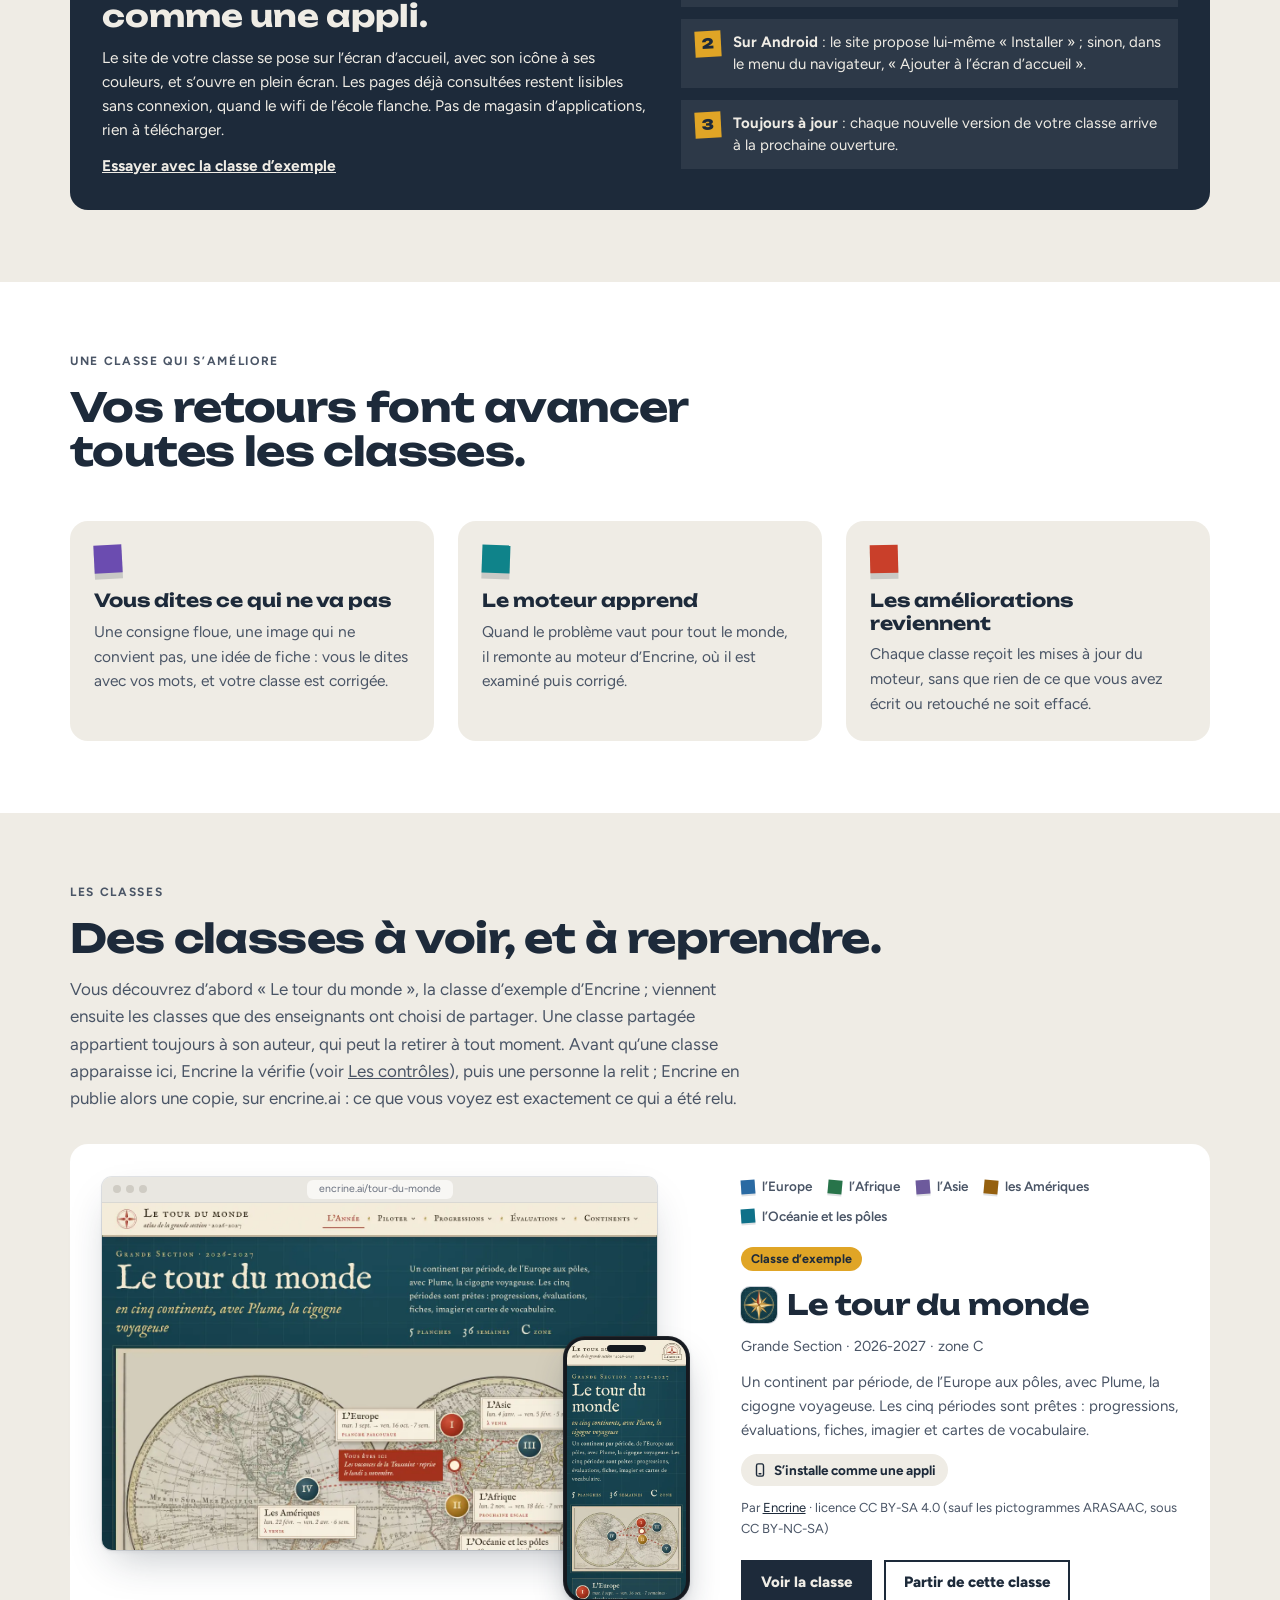
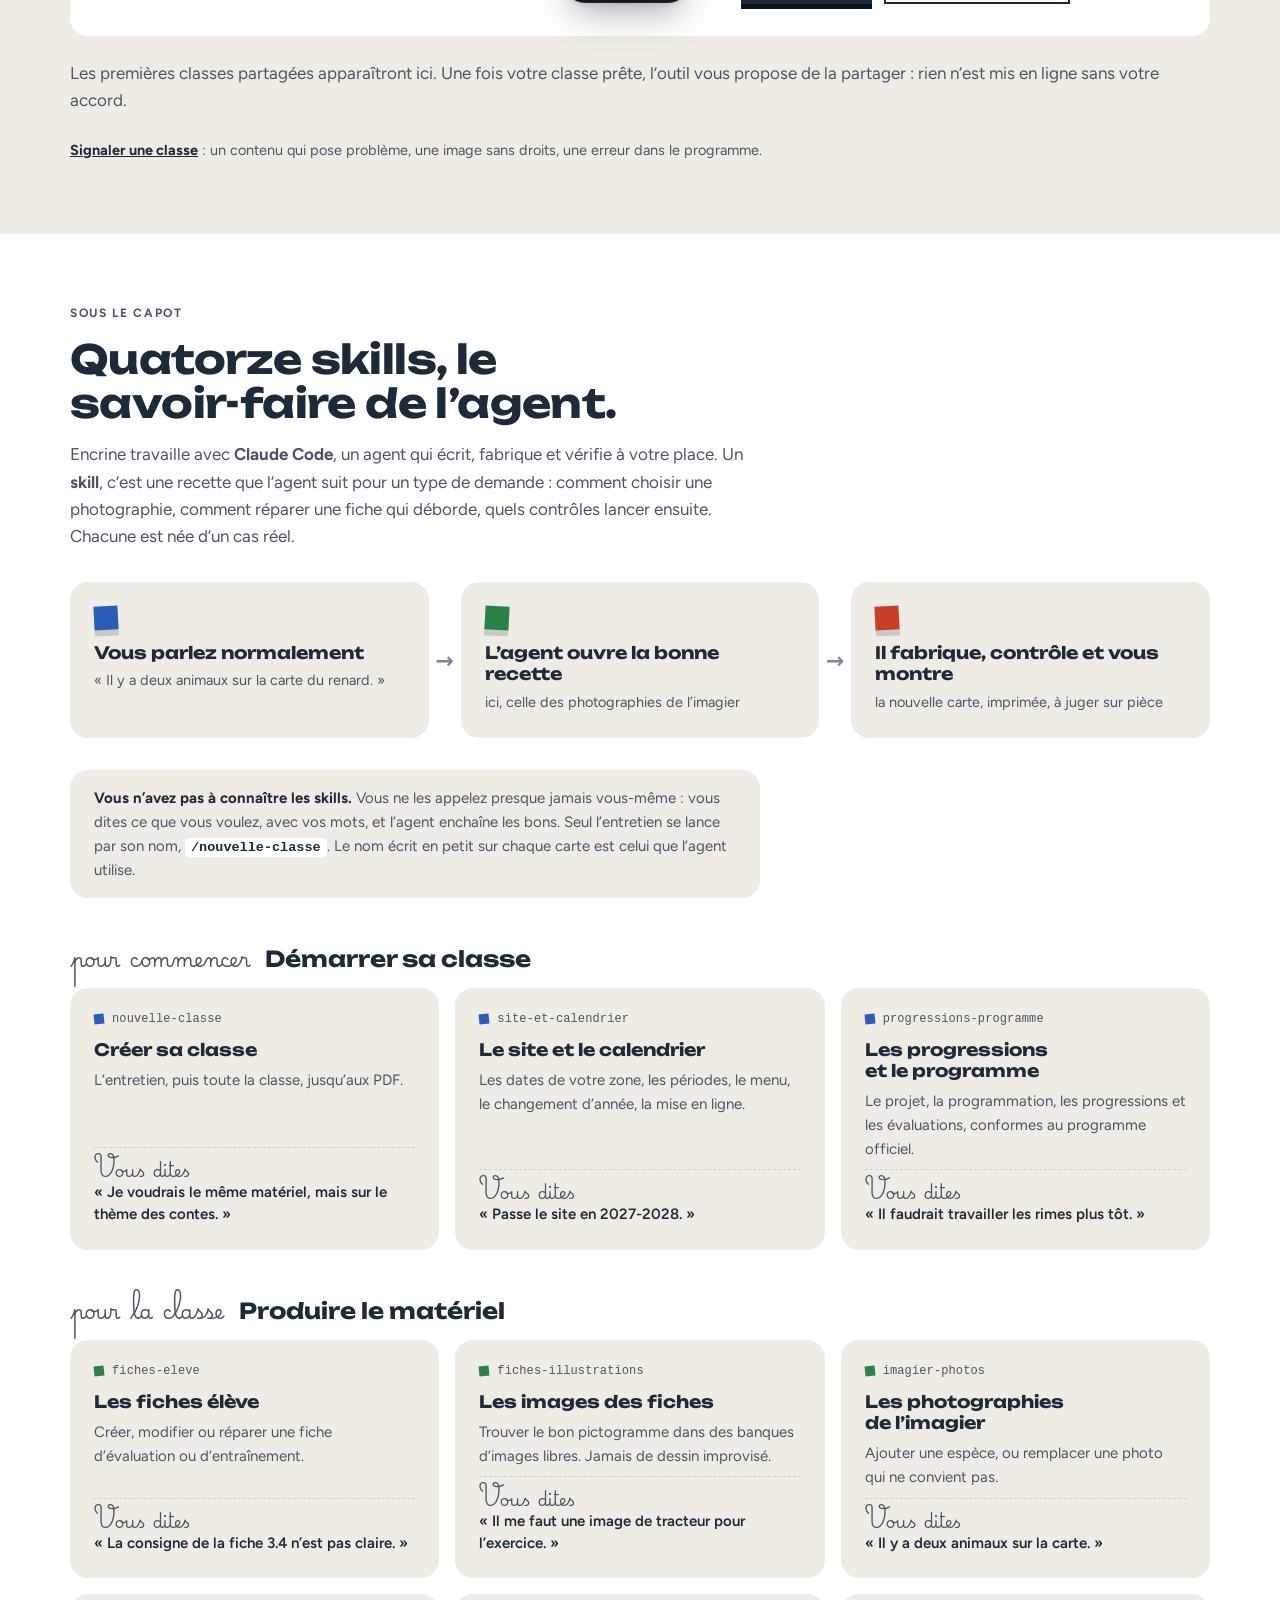
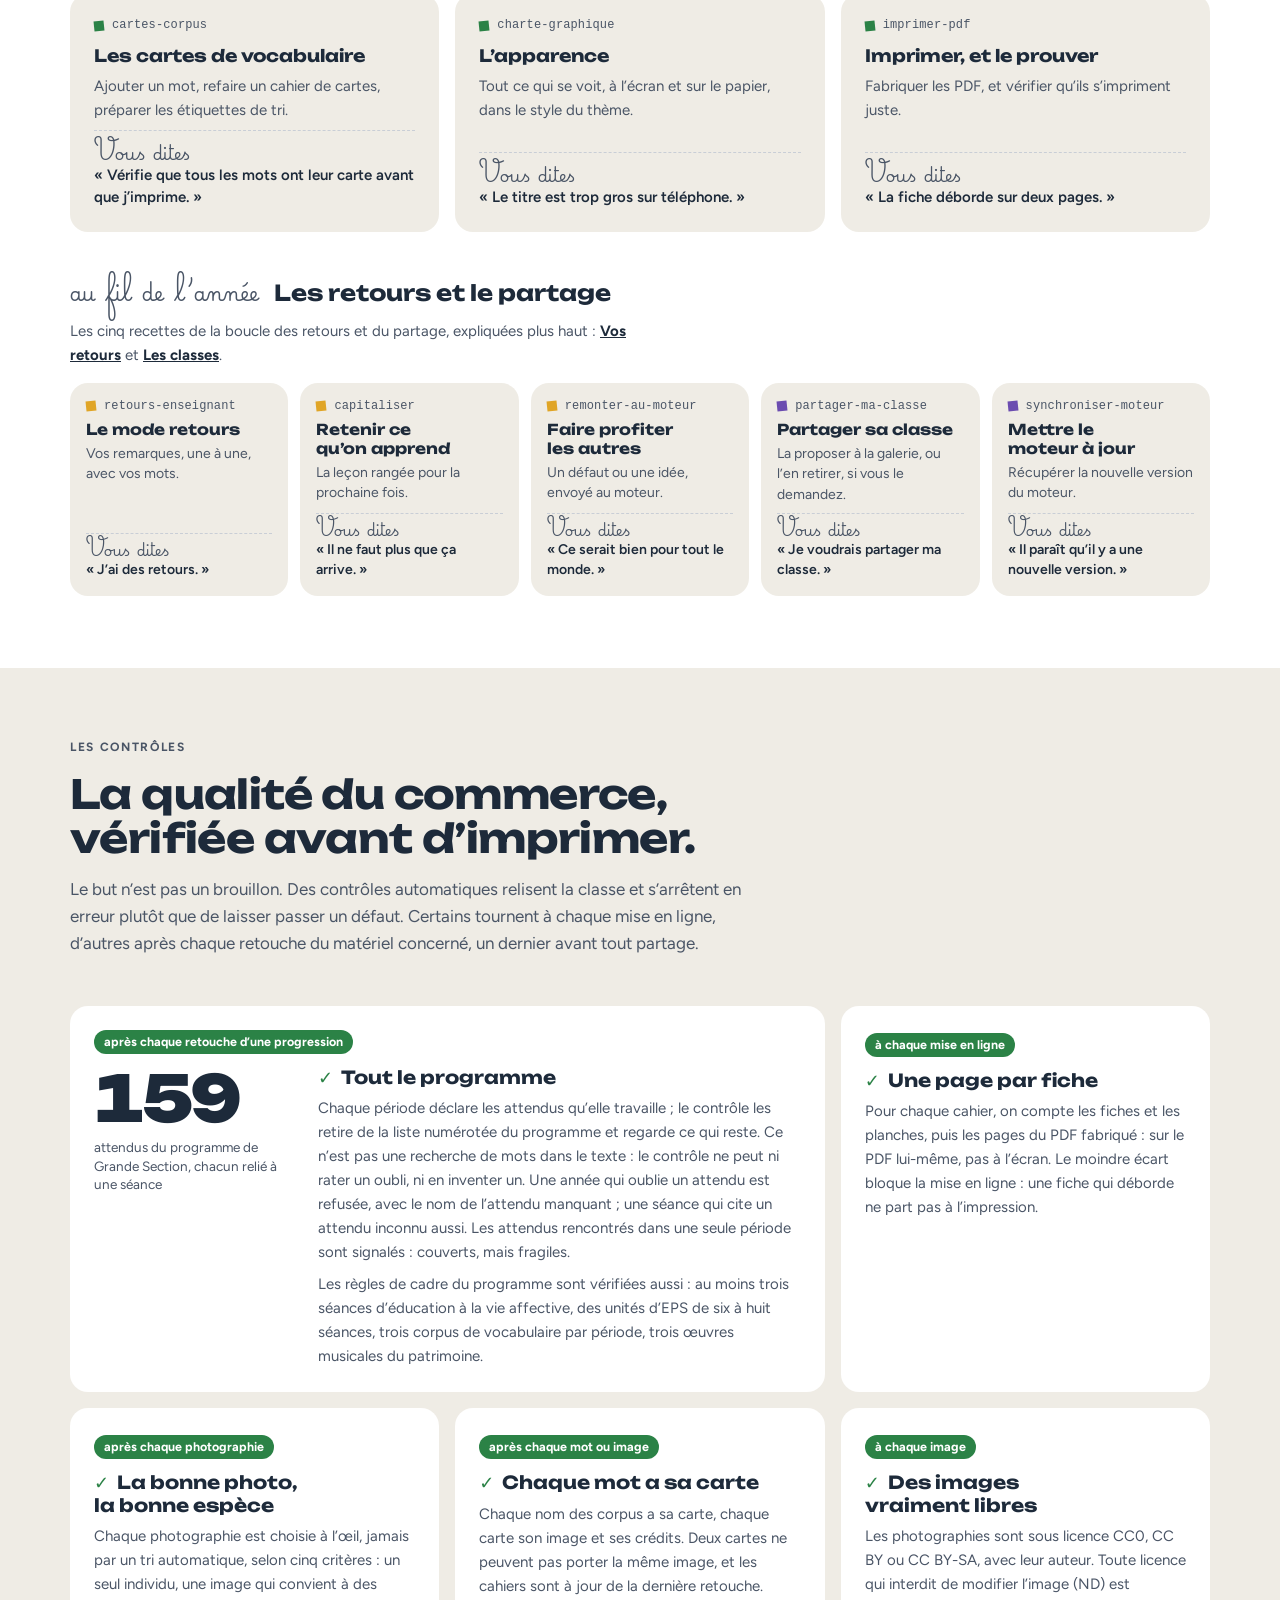
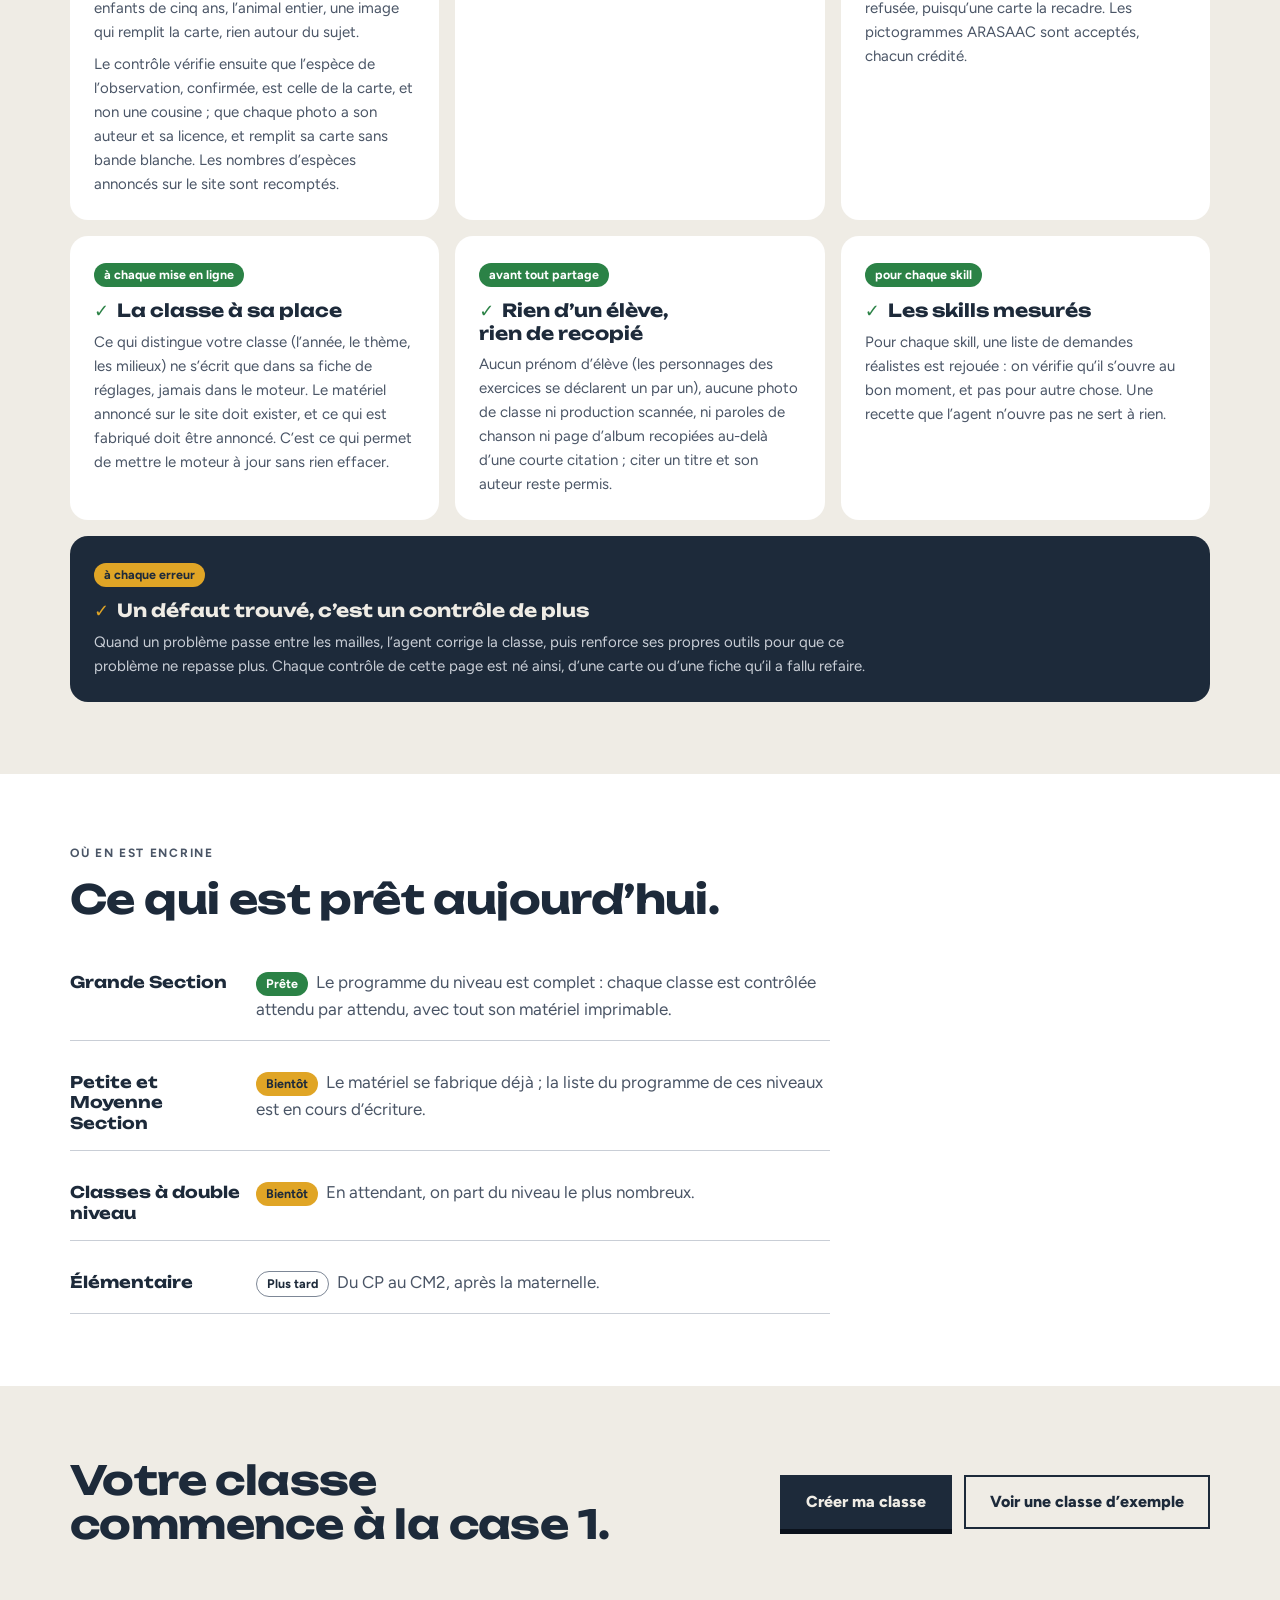
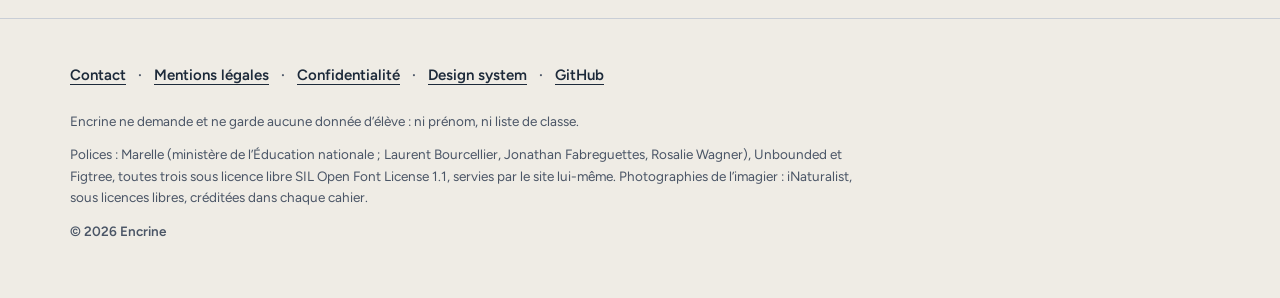
==== commit 12dbea1f: "Galerie : cartes de copie relue, formulaires d'issue, site sans les outils - classes.json : les noms" ====
--- a/index.html
+++ b/index.html
@@ -3,13 +3,13 @@
 <head>
 <meta charset="utf-8">
 <meta name="viewport" content="width=device-width, initial-scale=1, viewport-fit=cover">
-<title>Encrine — votre année de classe, case après case</title>
+<title>Encrine – Votre année de classe, case après case</title>
 <meta name="description" content="Répondez à quelques questions : Encrine fabrique la programmation, des progressions qui couvrent le programme, et tout le matériel de la classe, prêt à imprimer.">
 <!-- L'aperçu de lien (messageries, réseaux) : des adresses absolues ; l'image, assets/partage.png, vient de assets/partage.html (README). -->
 <meta property="og:type" content="website">
 <meta property="og:locale" content="fr_FR">
 <meta property="og:site_name" content="Encrine">
-<meta property="og:title" content="Encrine — votre année de classe, case après case">
+<meta property="og:title" content="Encrine – Votre année de classe, case après case">
 <meta property="og:description" content="Répondez à quelques questions : Encrine fabrique la programmation, des progressions qui couvrent le programme, et tout le matériel de la classe, prêt à imprimer.">
 <meta property="og:url" content="https://encrine.ai/">
 <meta property="og:image" content="https://encrine.ai/assets/partage.png">
@@ -18,7 +18,7 @@
 <meta property="og:image:height" content="630">
 <meta property="og:image:alt" content="Le logo d’Encrine, la marelle de huit cases et le titre « Case après case, votre année de classe. »">
 <meta name="twitter:card" content="summary_large_image">
-<meta name="twitter:title" content="Encrine — votre année de classe, case après case">
+<meta name="twitter:title" content="Encrine – Votre année de classe, case après case">
 <meta name="twitter:description" content="Répondez à quelques questions : Encrine fabrique la programmation, des progressions qui couvrent le programme, et tout le matériel de la classe, prêt à imprimer.">
 <meta name="twitter:image" content="https://encrine.ai/assets/partage.png">
 <meta name="twitter:image:alt" content="Le logo d’Encrine, la marelle de huit cases et le titre « Case après case, votre année de classe. »">
@@ -277,11 +277,11 @@
   <div class="cadre">
     <p class="surtitre">Les classes</p>
     <h2 id="titre-classes">Des classes à voir, et à reprendre.</h2>
-    <p class="intro">Vous découvrez d’abord « Le tour du monde », la classe d’exemple d’Encrine ; viennent ensuite les classes que des enseignants ont choisi de partager. Une classe partagée appartient toujours à son auteur, qui peut la retirer à tout moment. Avant qu’une classe apparaisse ici, Encrine la vérifie (voir <a href="#controles">Les contrôles</a>), puis une personne la relit.</p>
+    <p class="intro">Vous découvrez d’abord « Le tour du monde », la classe d’exemple d’Encrine ; viennent ensuite les classes que des enseignants ont choisi de partager. Une classe partagée appartient toujours à son auteur, qui peut la retirer à tout moment. Avant qu’une classe apparaisse ici, Encrine la vérifie (voir <a href="#controles">Les contrôles</a>), puis une personne la relit ; Encrine en publie alors une copie, sur encrine.ai : ce que vous voyez est exactement ce qui a été relu.</p>
     <div class="classes" id="liste-classes" aria-live="polite">
       <p class="classes__attente">Chargement des classes…</p>
     </div>
-    <p class="classes__signaler"><a href="https://github.com/encrine-ai/encrine-ai.github.io/issues/new?title=Signaler%20une%20classe" data-lien="signaler">Signaler une classe</a> : un contenu qui pose problème, une image sans droits, une erreur dans le programme.</p>
+    <p class="classes__signaler"><a href="https://github.com/encrine-ai/encrine-ai.github.io/issues/new?template=signaler-une-classe.yml" data-lien="signaler">Signaler une classe</a> : un contenu qui pose problème, une image sans droits, une erreur dans le programme.</p>
   </div>
 </section>
 
--- a/styles.css
+++ b/styles.css
@@ -244,6 +244,7 @@
 .classe__faits li { padding: 3px 10px; border-radius: var(--angle-pastille); border: 1.5px solid var(--trait); font-size: 13px; font-weight: 600; }
 .classe__faits li::before { content: "✓ "; color: var(--case-vert); font-weight: 800; }
 .classe__meta { margin: 0; font-size: 13px; color: var(--ardoise-douce); }
+.classe__meta a { color: var(--ardoise); }
 .classes__attente { color: var(--ardoise-douce); }
 .classes__signaler { margin: var(--pas-5) 0 0; font-size: 14.5px; color: var(--ardoise-douce); }
 .classes__signaler a { color: var(--ardoise); font-weight: 700; }
